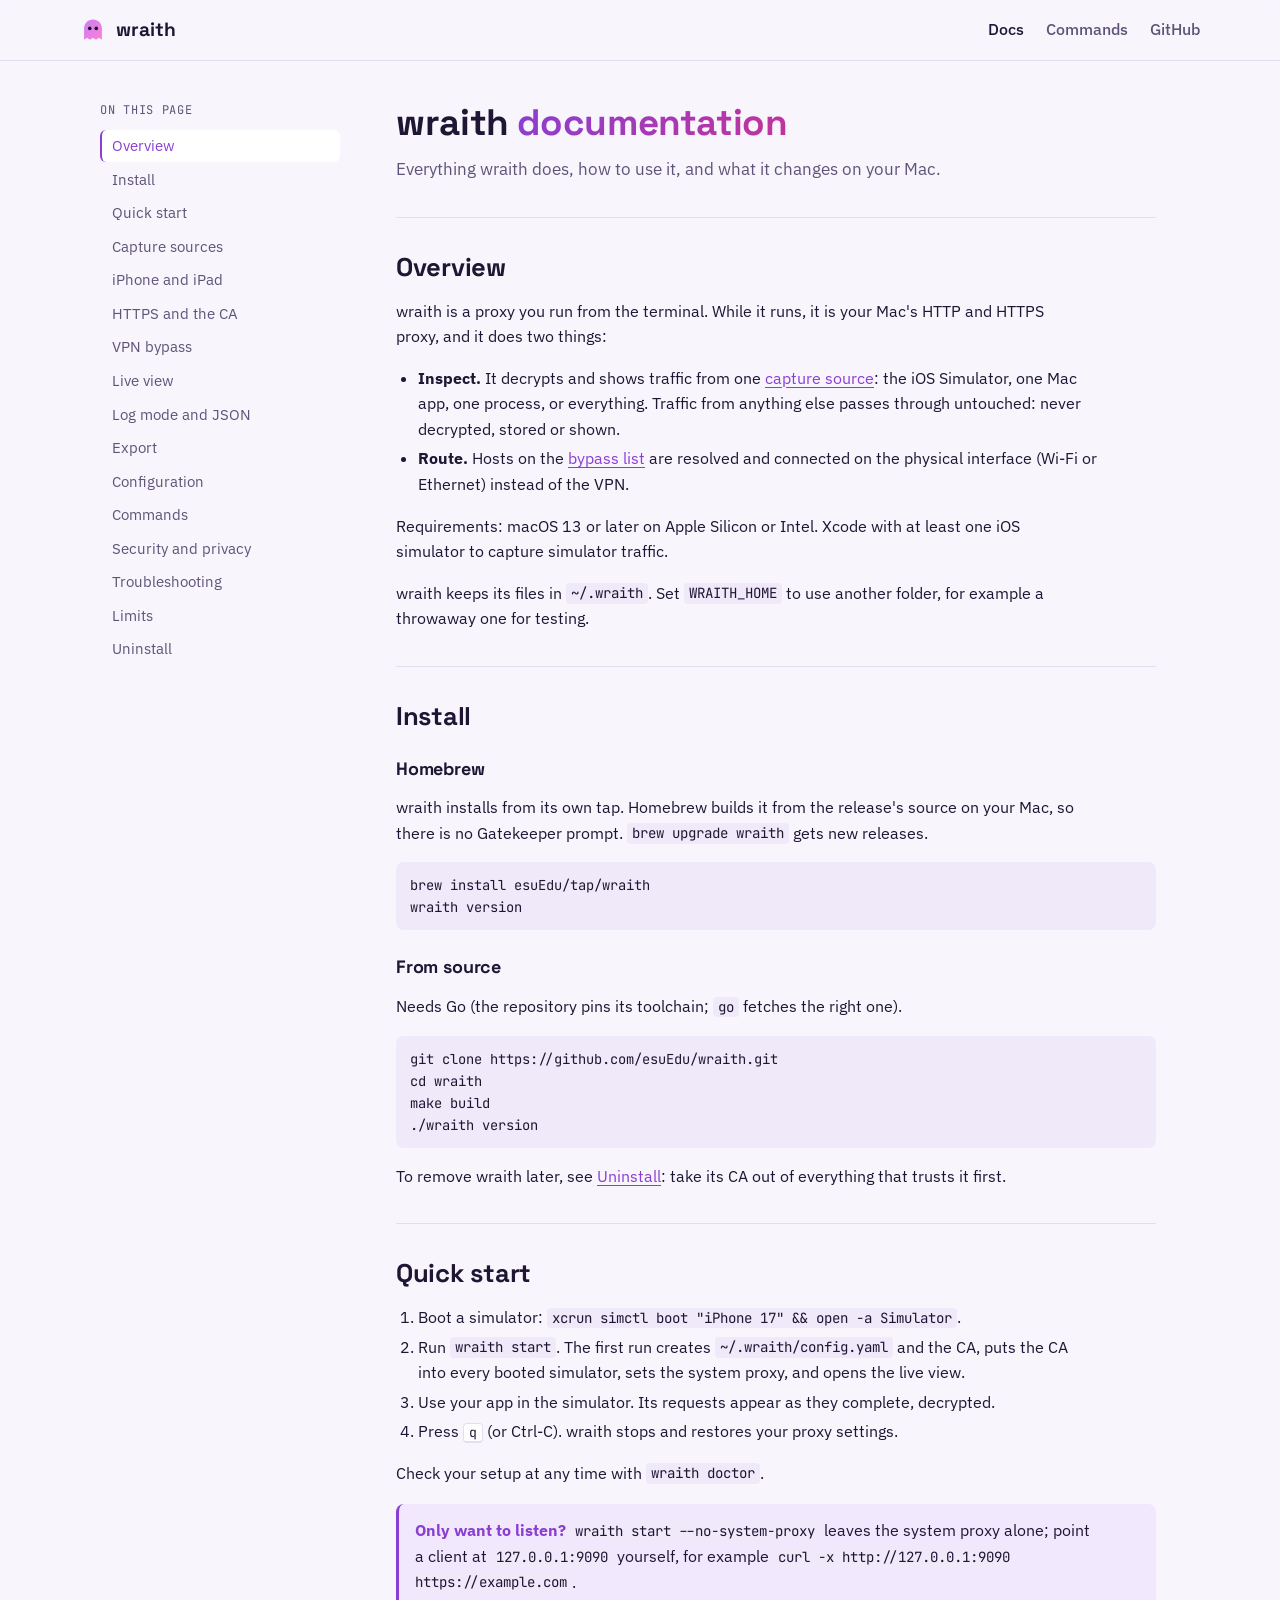
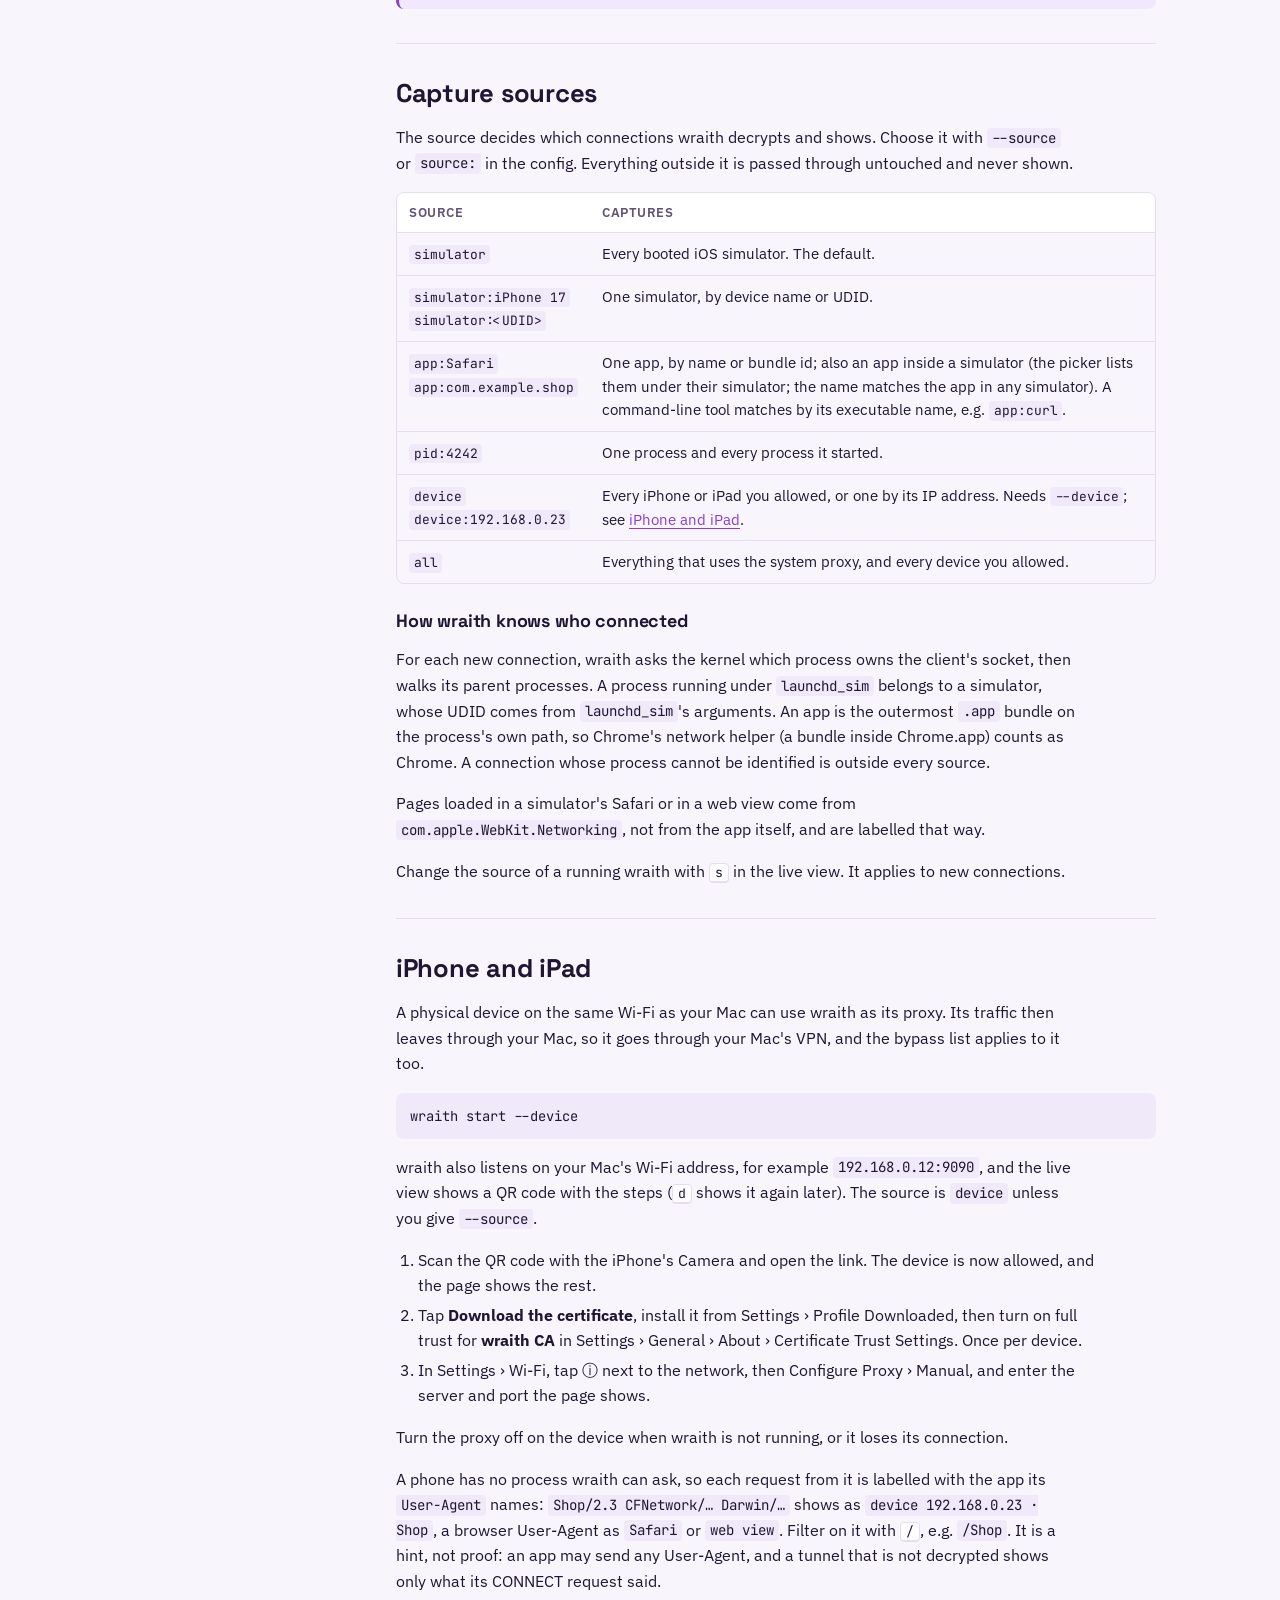
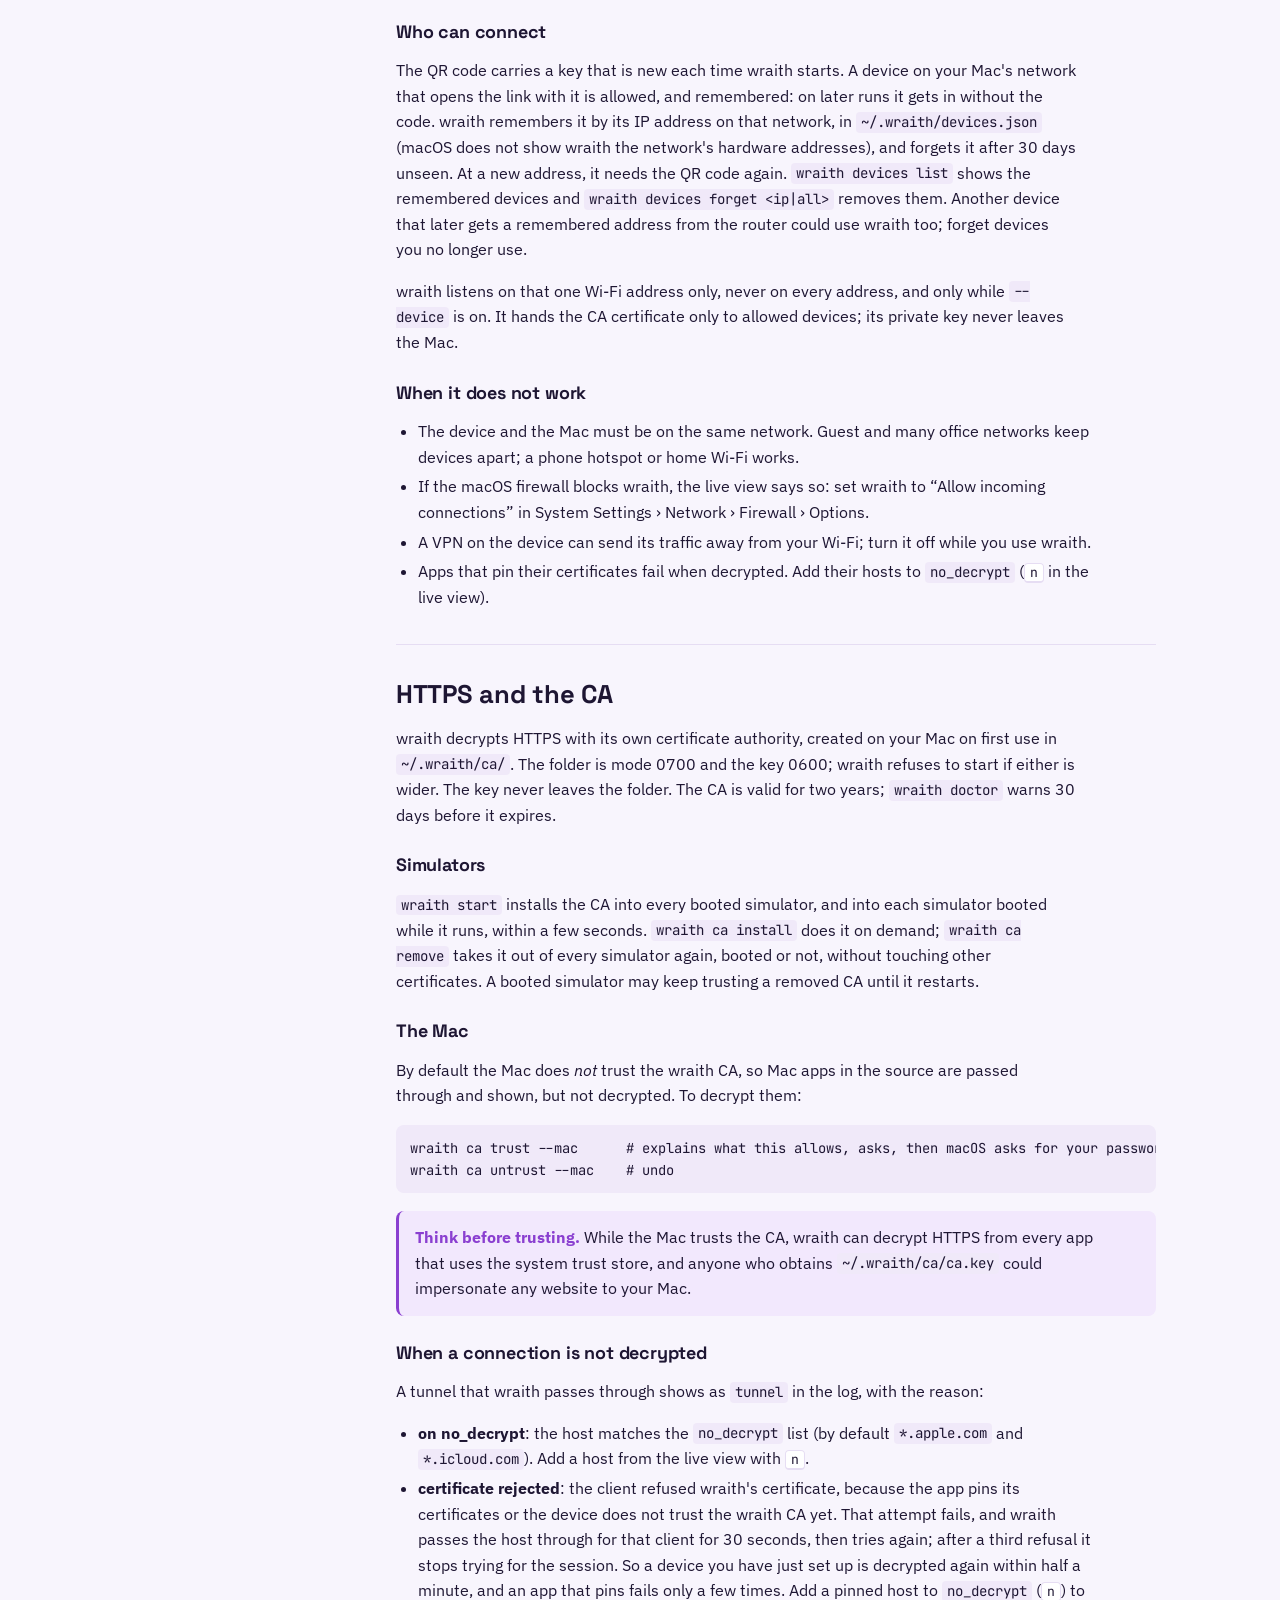
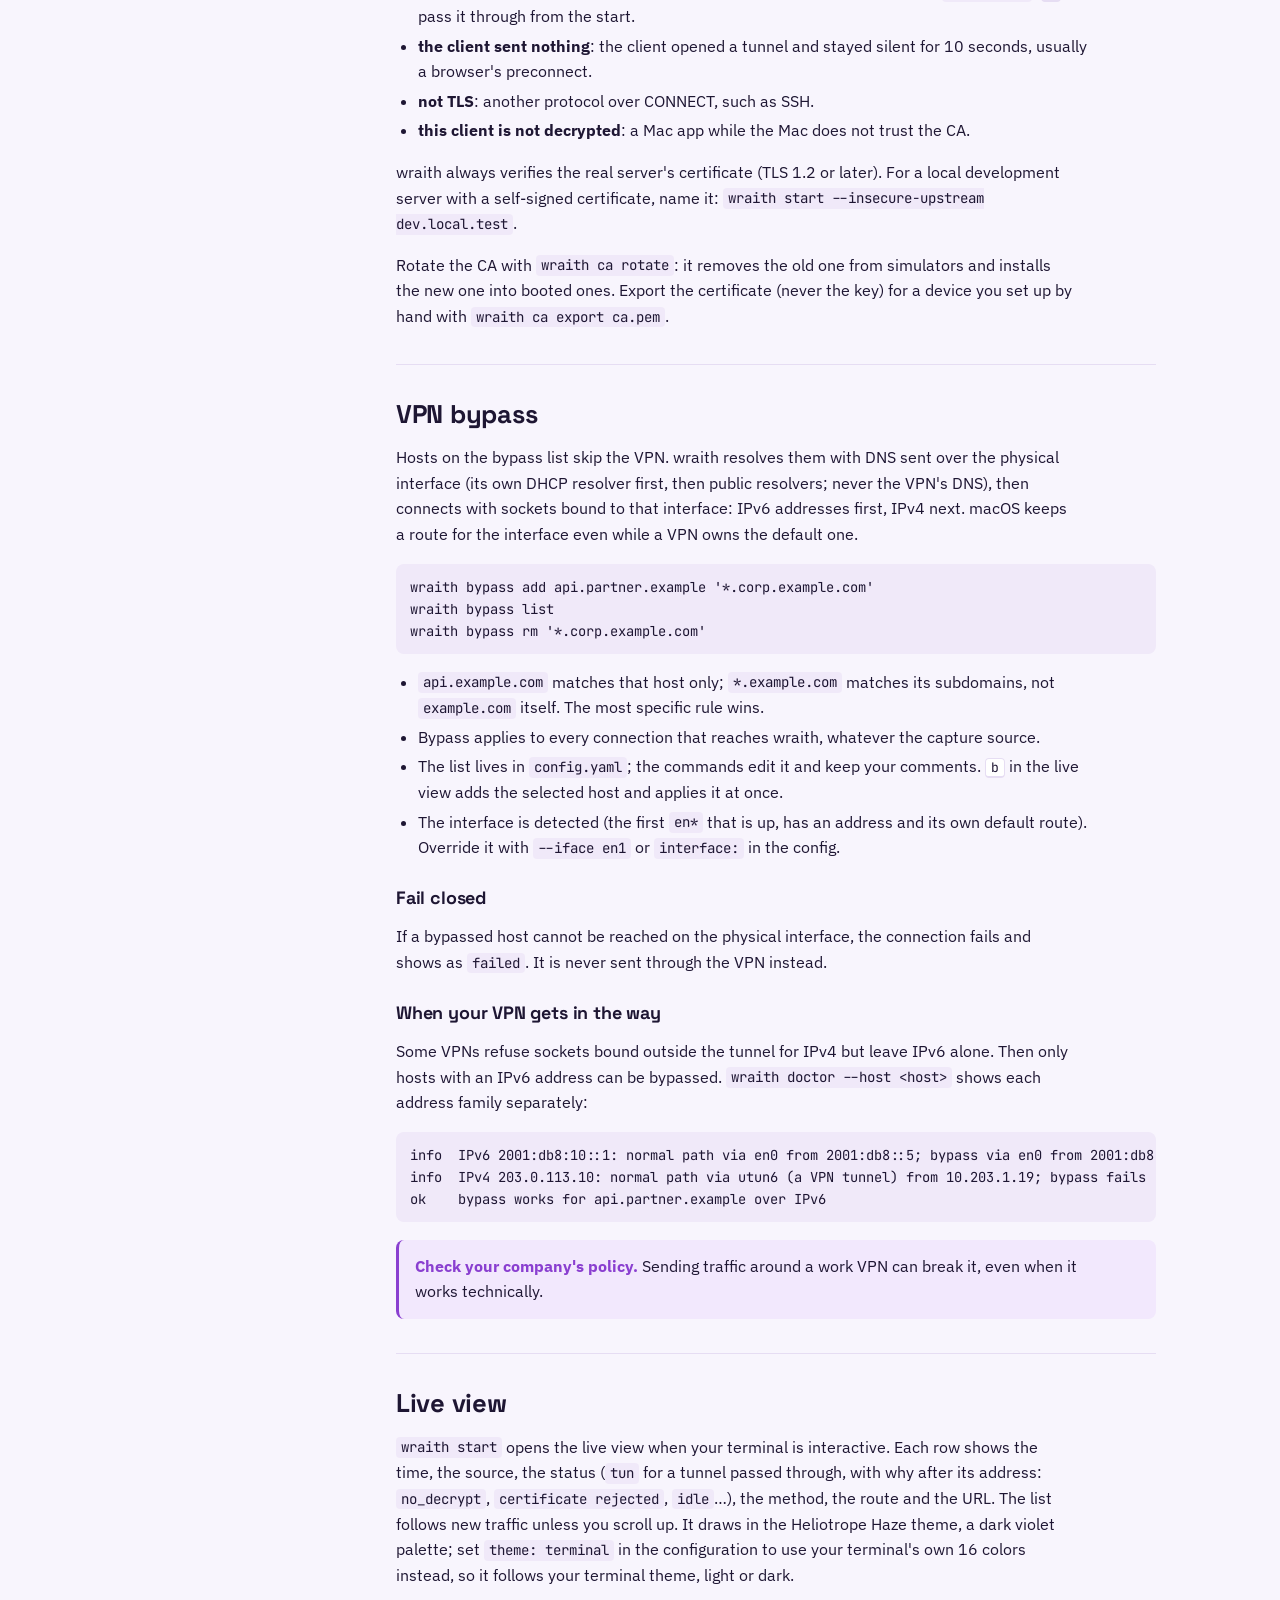
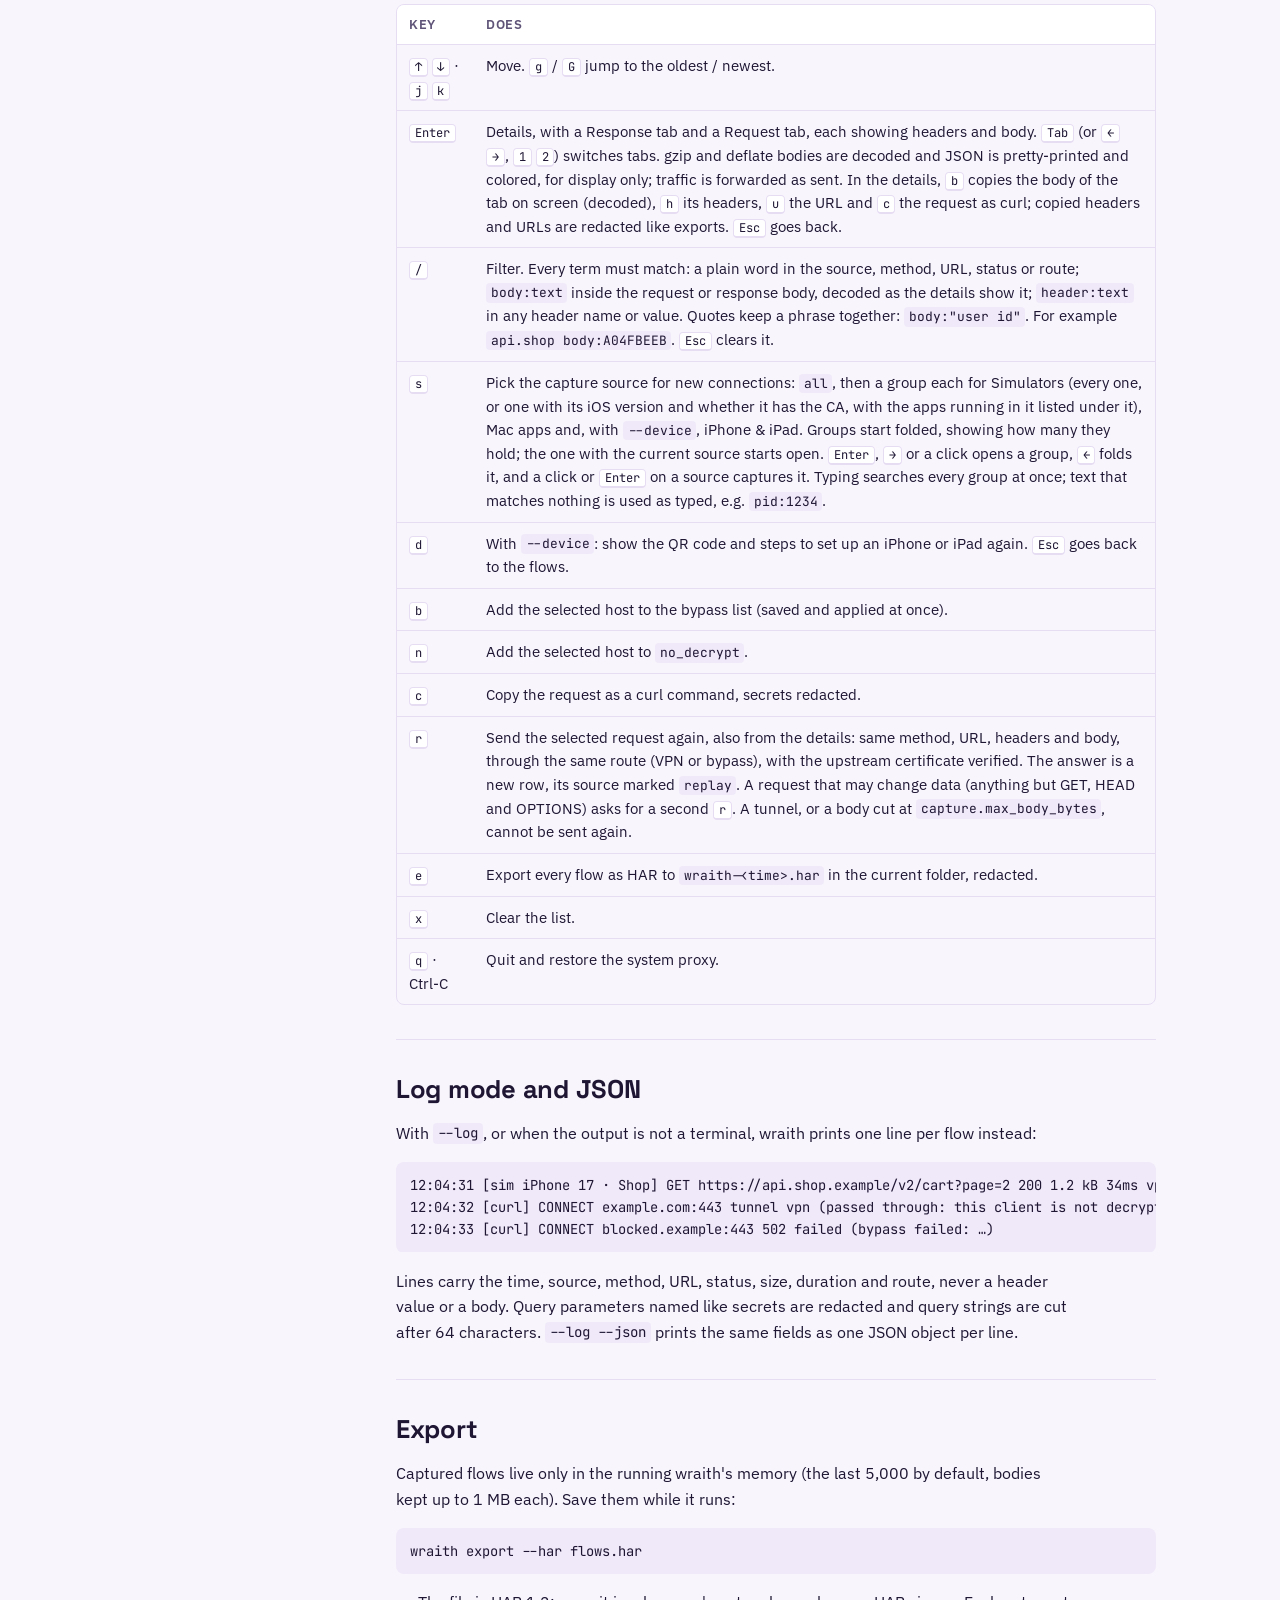
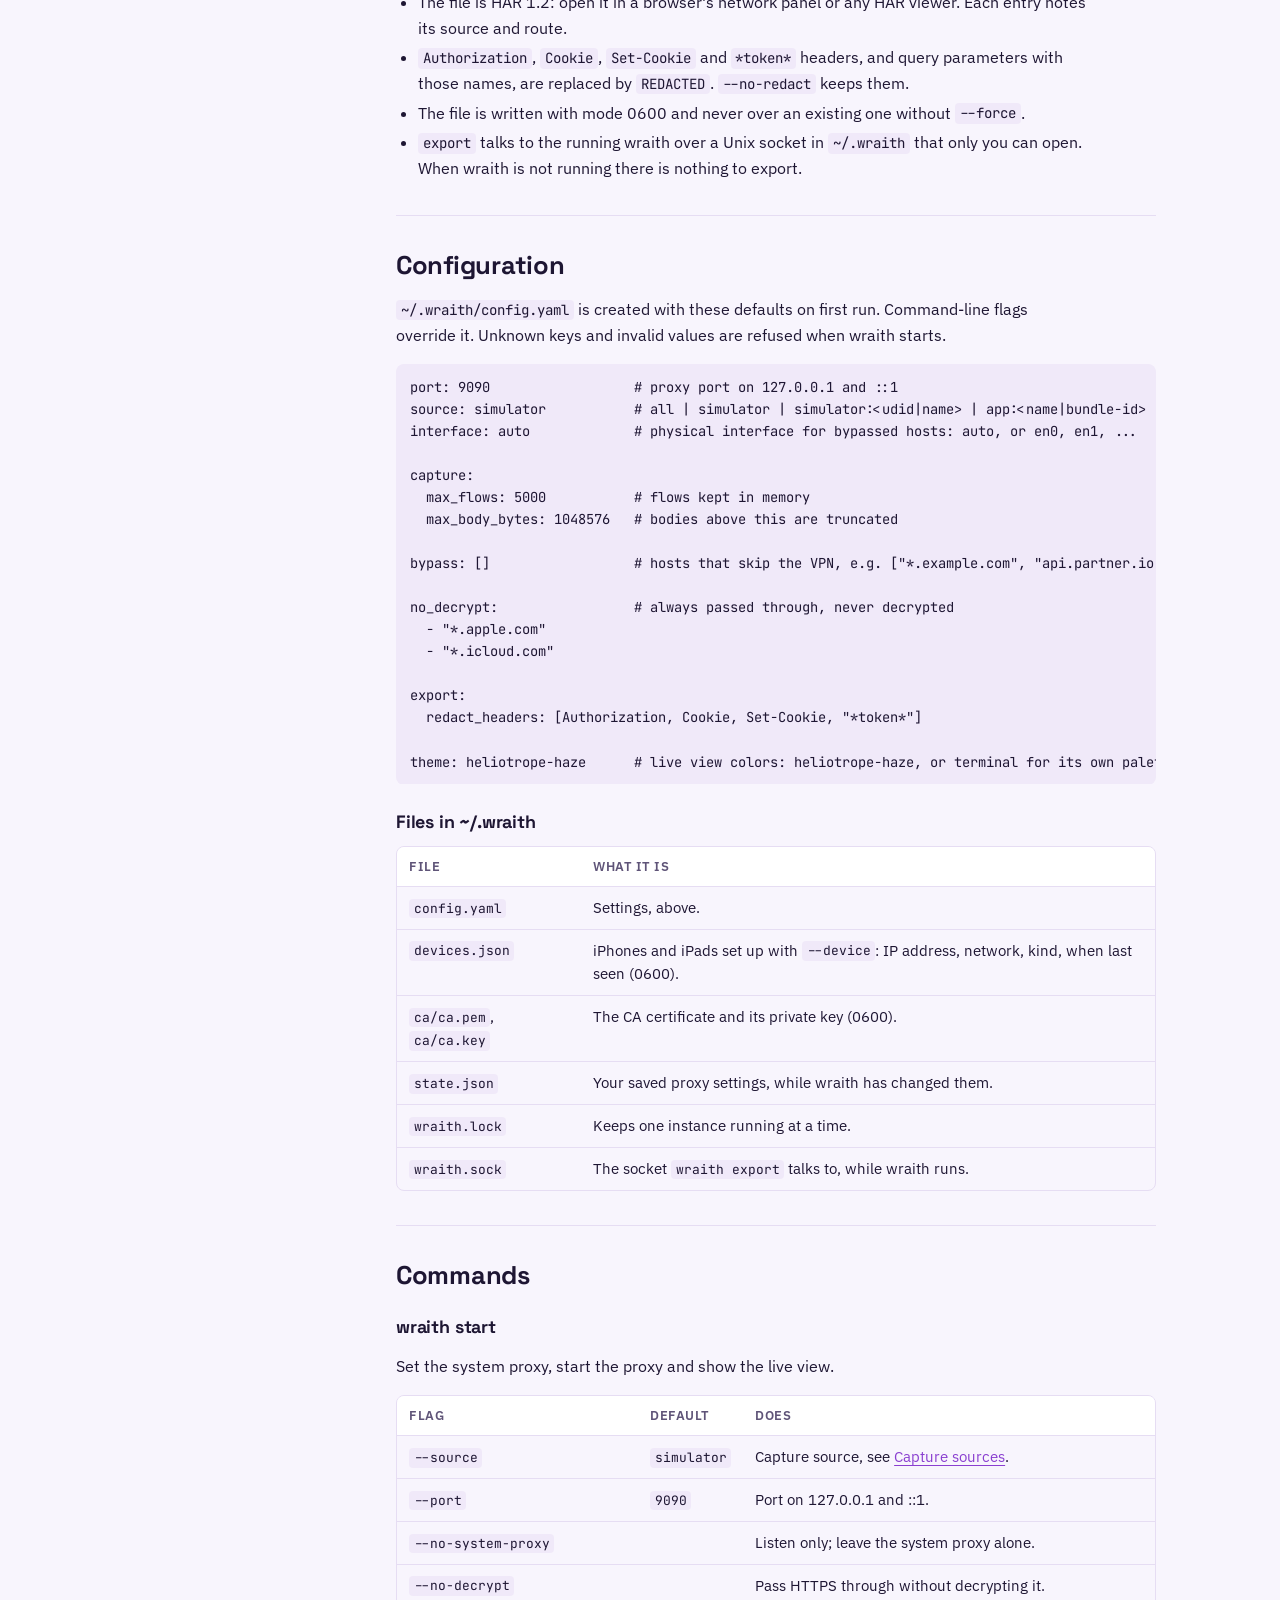
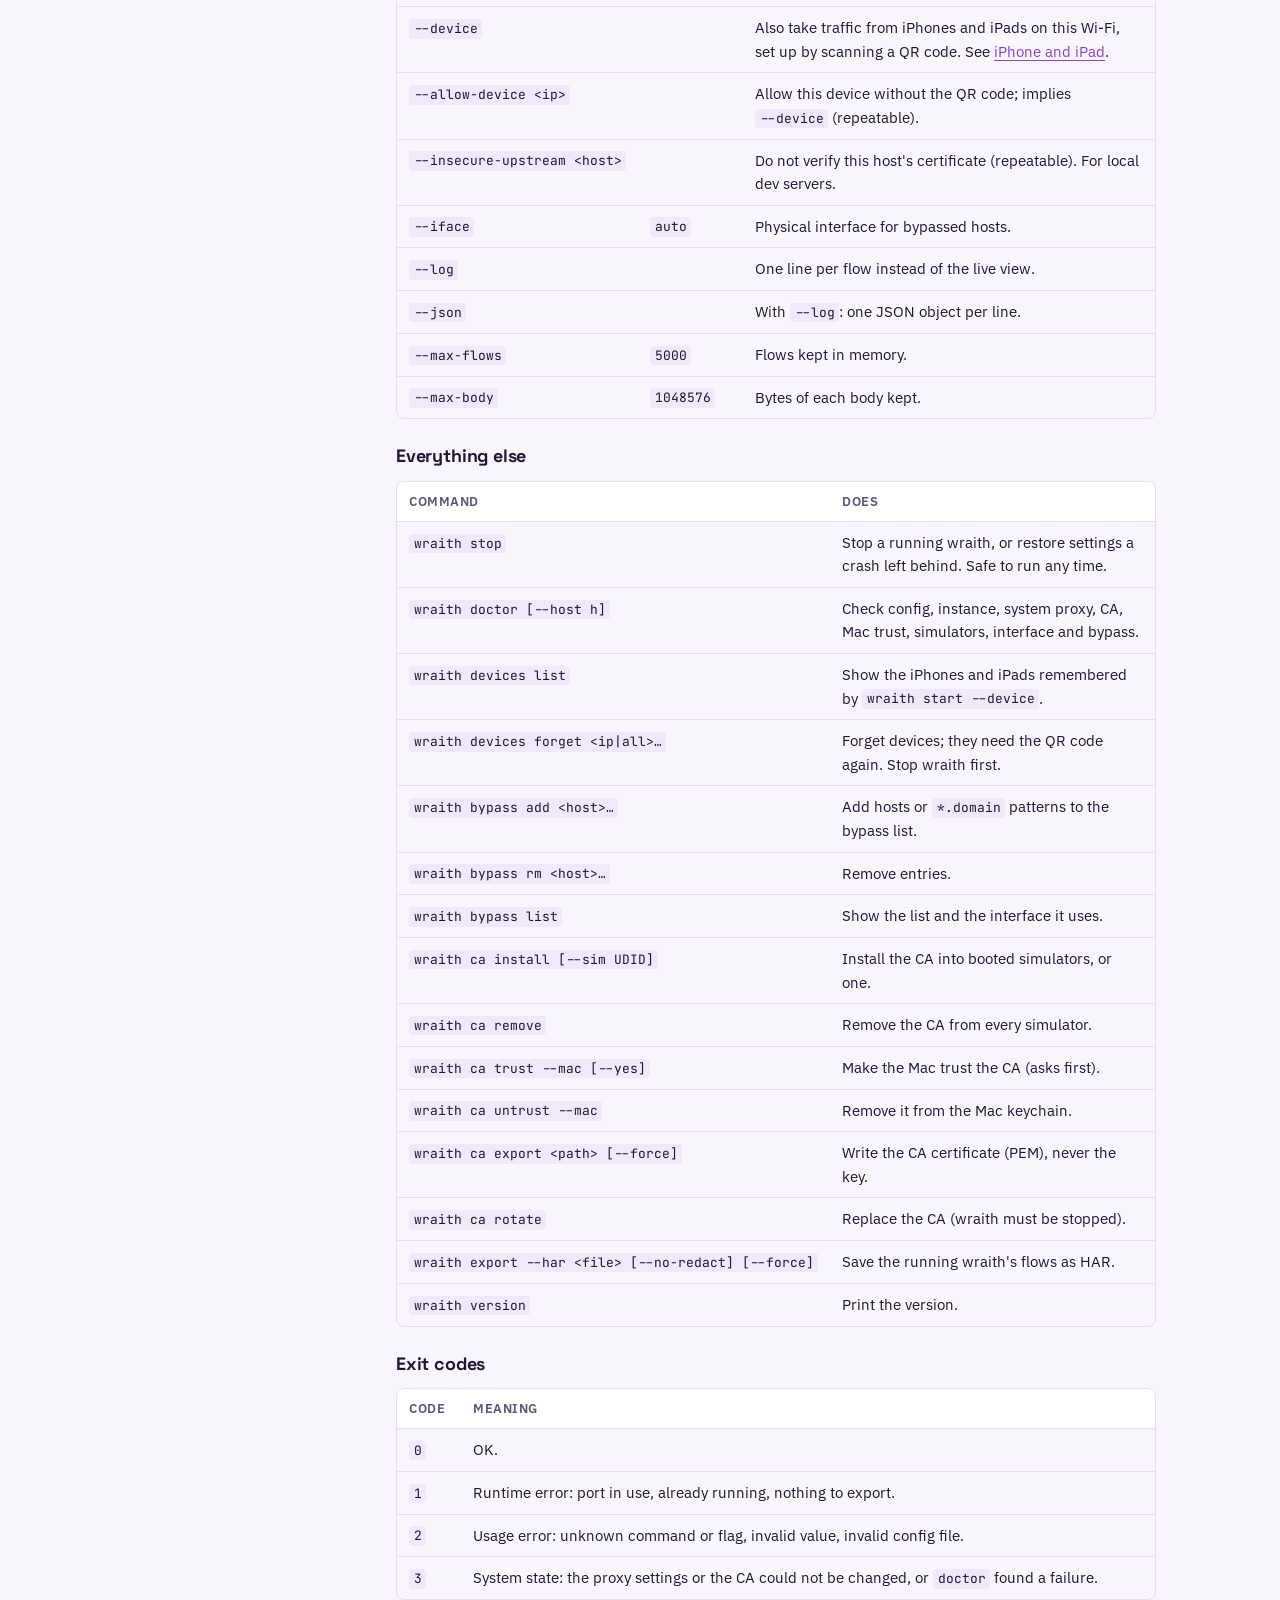
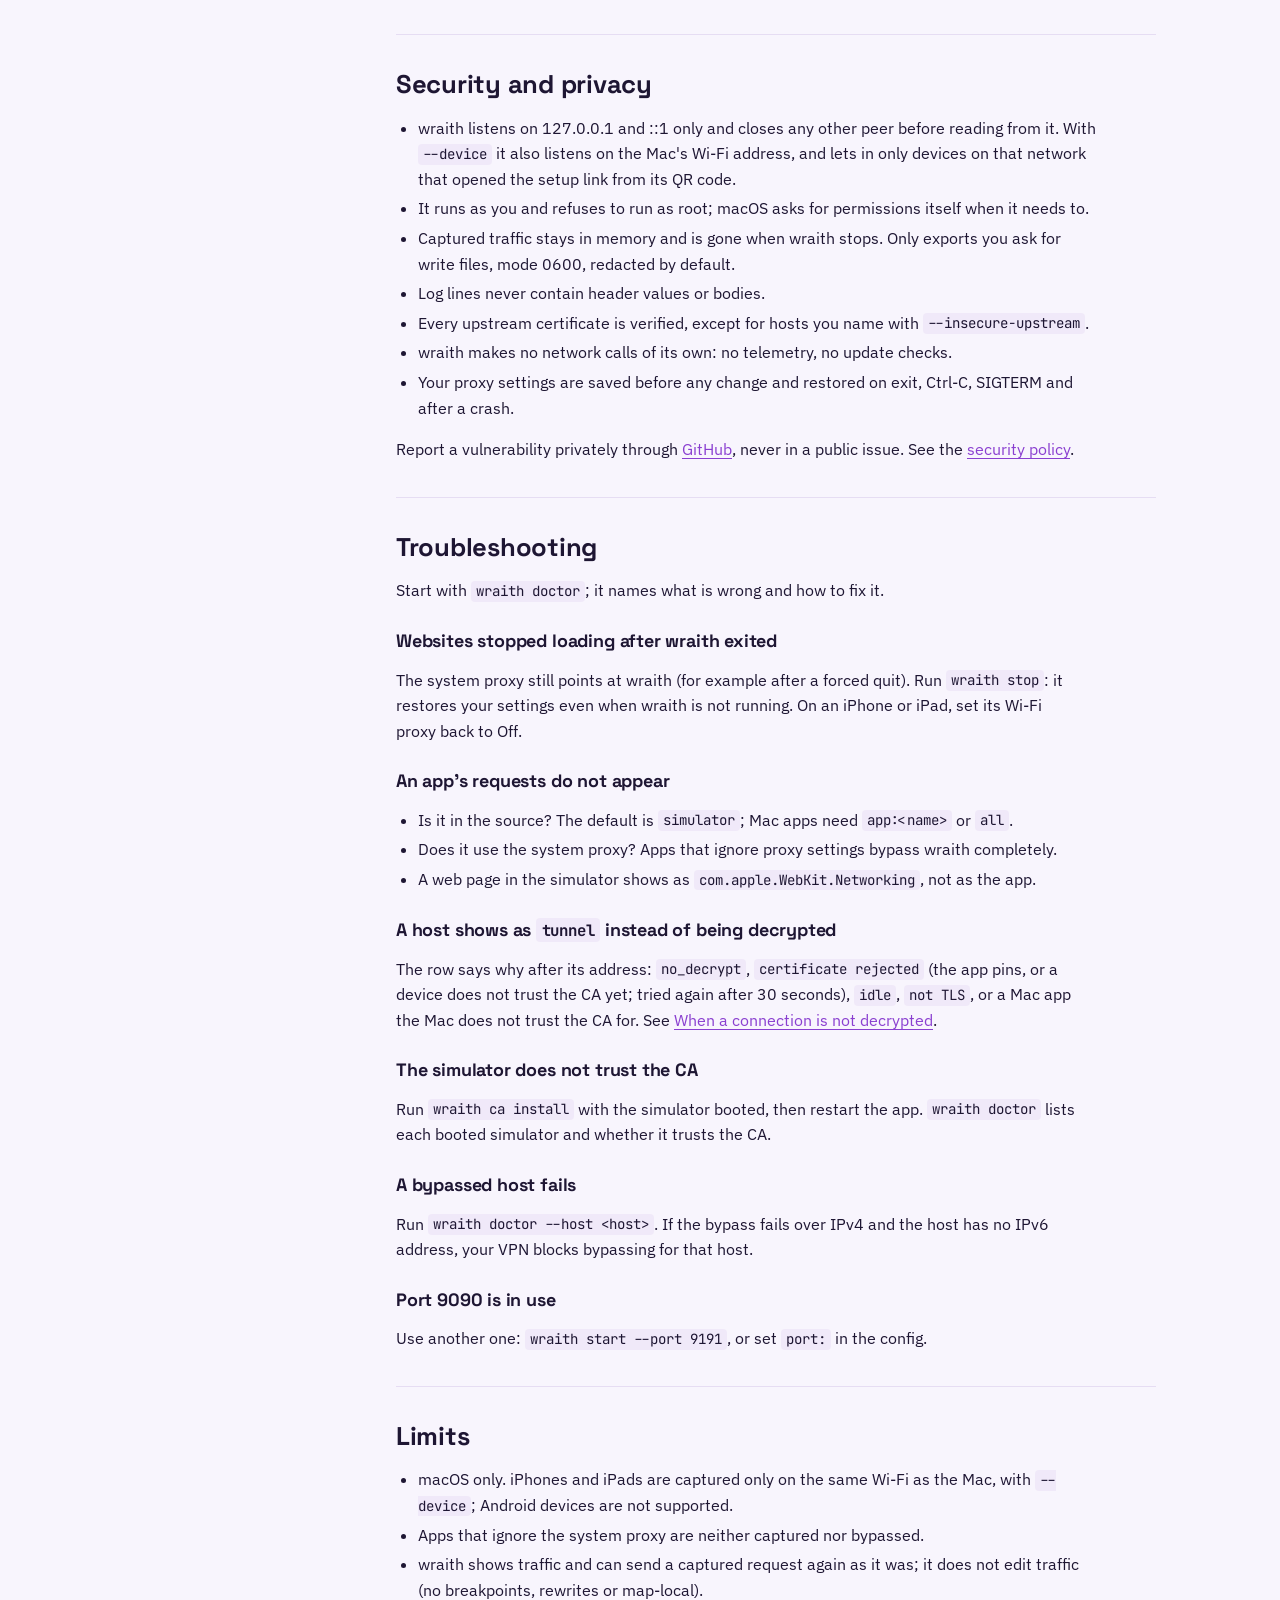
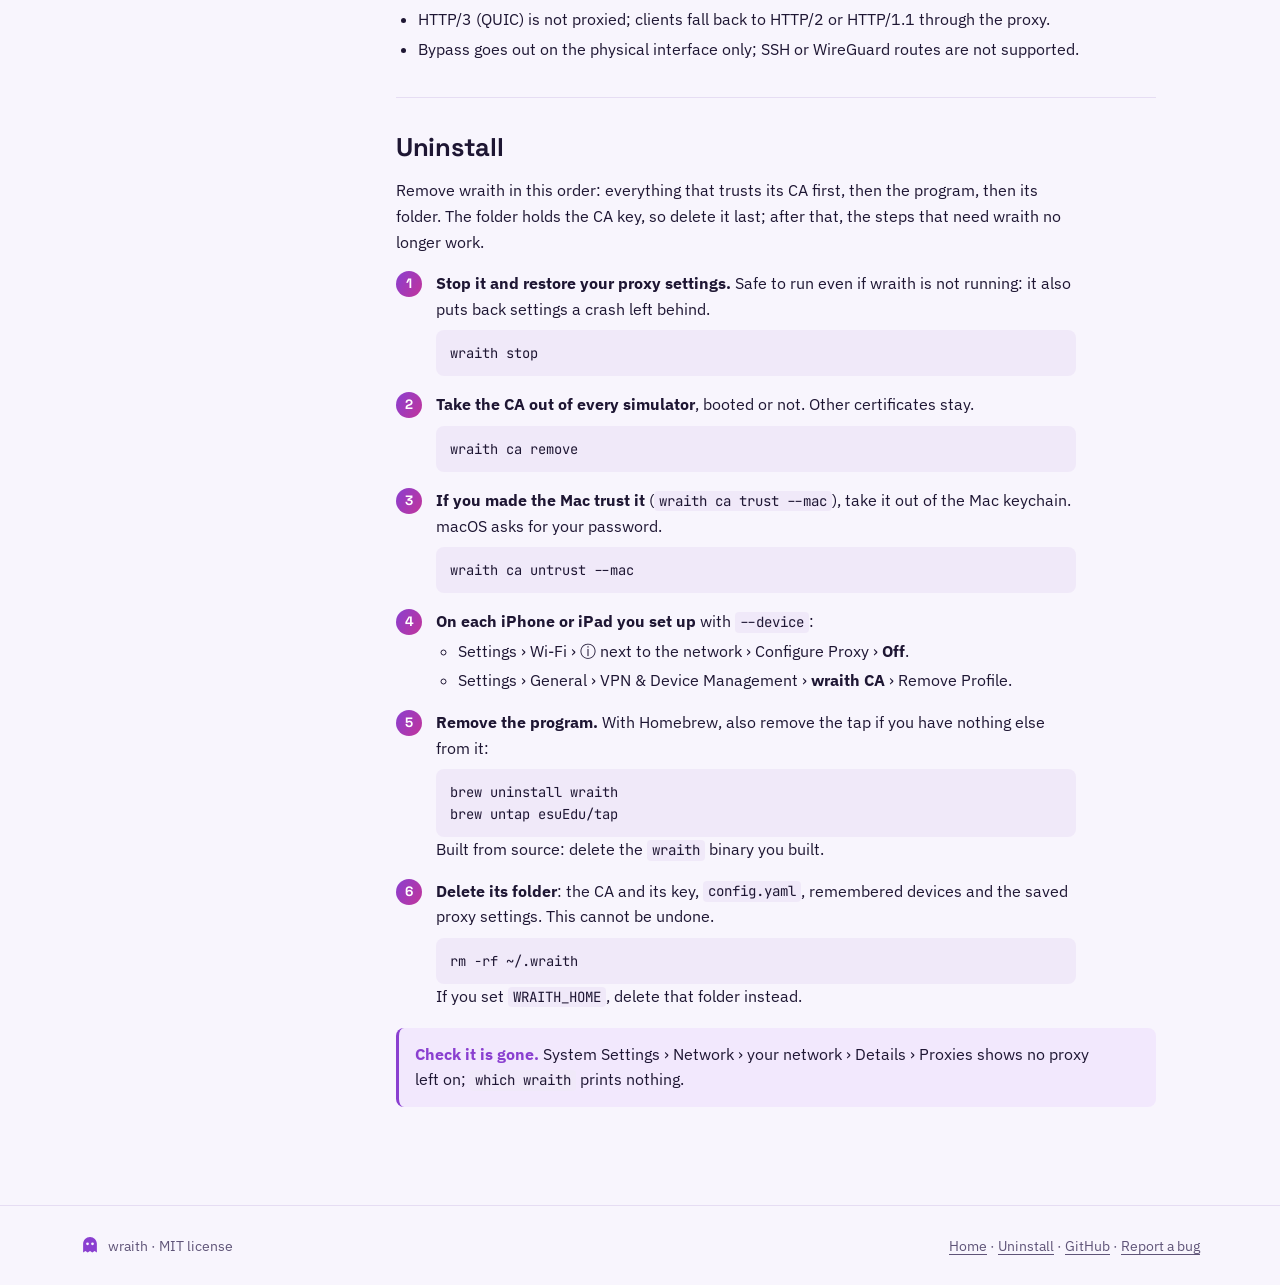
==== site/docs/index.html @ 9914058b "feat(source): name the app on device rows and list simulator apps in the picker Co-Authored-By: Clau" ====
<!doctype html>
<html lang="en">
<head>
<meta charset="utf-8">
<meta name="viewport" content="width=device-width, initial-scale=1, viewport-fit=cover">
<title>wraith docs</title>
<meta name="description" content="How to install, use and uninstall wraith: capture sources, iPhones on your Wi-Fi, HTTPS decryption and the CA, VPN bypass, the live view, export, configuration and every command.">
<link rel="icon" href="../assets/favicon.png?v=3" type="image/png" sizes="64x64">
<link rel="icon" href="../assets/favicon.svg?v=3" type="image/svg+xml">
<link rel="apple-touch-icon" href="../assets/apple-touch-icon.png?v=3">
<meta name="theme-color" content="#14101f">
<link rel="preconnect" href="https://fonts.googleapis.com">
<link rel="preconnect" href="https://fonts.gstatic.com" crossorigin>
<link rel="stylesheet" href="https://fonts.googleapis.com/css2?family=IBM+Plex+Sans:wght@400;500;600&family=JetBrains+Mono:wght@400;500;600&family=Space+Grotesk:wght@500;600;700&display=swap">
<link rel="stylesheet" href="../assets/style.css">
</head>
<body>

<header class="site-header gutter">
  <div class="container">
    <a class="brand" href="../" aria-label="wraith home">
      <svg viewBox="0 0 32 32" aria-hidden="true"><defs><linearGradient id="brand-g" x1="0" y1="0" x2="1" y2="1"><stop offset="0" stop-color="#c980f2"/><stop offset="1" stop-color="#ff7edb"/></linearGradient></defs><path d="M16 3C9.9 3 5 7.9 5 14v14l3.7-2.6L12.3 28l3.7-2.6 3.7 2.6 3.6-2.6L27 28V14C27 7.9 22.1 3 16 3z" fill="url(#brand-g)"/><circle cx="12" cy="14" r="2.2" fill="#14101f"/><circle cx="20" cy="14" r="2.2" fill="#14101f"/></svg>
      wraith
    </a>
    <nav aria-label="Main">
      <a href="./" aria-current="page">Docs</a>
      <a href="#commands">Commands</a>
      <a href="https://github.com/esuEdu/wraith">GitHub</a>
    </nav>
  </div>
</header>

<div class="container gutter">
  <div class="docs">
    <aside class="toc">
      <p>On this page</p>
      <details>
        <summary>Contents</summary>
        <ol>
          <li><a href="#overview">Overview</a></li>
          <li><a href="#install">Install</a></li>
          <li><a href="#quick-start">Quick start</a></li>
          <li><a href="#sources">Capture sources</a></li>
          <li><a href="#devices">iPhone and iPad</a></li>
          <li><a href="#decryption">HTTPS and the CA</a></li>
          <li><a href="#bypass">VPN bypass</a></li>
          <li><a href="#live-view">Live view</a></li>
          <li><a href="#log">Log mode and JSON</a></li>
          <li><a href="#export">Export</a></li>
          <li><a href="#configuration">Configuration</a></li>
          <li><a href="#commands">Commands</a></li>
          <li><a href="#security">Security and privacy</a></li>
          <li><a href="#troubleshooting">Troubleshooting</a></li>
          <li><a href="#limits">Limits</a></li>
          <li><a href="#uninstall">Uninstall</a></li>
        </ol>
      </details>
    </aside>

    <article class="doc">
      <header>
        <h1>wraith <span class="hl">documentation</span></h1>
        <p>Everything wraith does, how to use it, and what it changes on your Mac.</p>
      </header>

      <section id="overview">
        <h2>Overview</h2>
        <p>wraith is a proxy you run from the terminal. While it runs, it is your Mac's HTTP and HTTPS proxy, and it does two things:</p>
        <ul>
          <li><strong>Inspect.</strong> It decrypts and shows traffic from one <a href="#sources">capture source</a>: the iOS Simulator, one Mac app, one process, or everything. Traffic from anything else passes through untouched: never decrypted, stored or shown.</li>
          <li><strong>Route.</strong> Hosts on the <a href="#bypass">bypass list</a> are resolved and connected on the physical interface (Wi-Fi or Ethernet) instead of the VPN.</li>
        </ul>
        <p>Requirements: macOS 13 or later on Apple Silicon or Intel. Xcode with at least one iOS simulator to capture simulator traffic.</p>
        <p>wraith keeps its files in <code>~/.wraith</code>. Set <code>WRAITH_HOME</code> to use another folder, for example a throwaway one for testing.</p>
      </section>

      <section id="install">
        <h2>Install</h2>
        <h3>Homebrew</h3>
        <p>wraith installs from its own tap. Homebrew builds it from the release's source on your Mac, so there is no Gatekeeper prompt. <code>brew upgrade wraith</code> gets new releases.</p>
        <pre class="block">brew install esuEdu/tap/wraith
wraith version</pre>
        <h3>From source</h3>
        <p>Needs Go (the repository pins its toolchain; <code>go</code> fetches the right one).</p>
        <pre class="block">git clone https://github.com/esuEdu/wraith.git
cd wraith
make build
./wraith version</pre>
        <p>To remove wraith later, see <a href="#uninstall">Uninstall</a>: take its CA out of everything that trusts it first.</p>
      </section>

      <section id="quick-start">
        <h2>Quick start</h2>
        <ol>
          <li>Boot a simulator: <code>xcrun simctl boot "iPhone 17" &amp;&amp; open -a Simulator</code>.</li>
          <li>Run <code>wraith start</code>. The first run creates <code>~/.wraith/config.yaml</code> and the CA, puts the CA into every booted simulator, sets the system proxy, and opens the live view.</li>
          <li>Use your app in the simulator. Its requests appear as they complete, decrypted.</li>
          <li>Press <kbd>q</kbd> (or Ctrl-C). wraith stops and restores your proxy settings.</li>
        </ol>
        <p>Check your setup at any time with <code>wraith doctor</code>.</p>
        <div class="callout">
          <p><strong>Only want to listen?</strong> <code>wraith start --no-system-proxy</code> leaves the system proxy alone; point a client at <code>127.0.0.1:9090</code> yourself, for example <code>curl -x http://127.0.0.1:9090 https://example.com</code>.</p>
        </div>
      </section>

      <section id="sources">
        <h2>Capture sources</h2>
        <p>The source decides which connections wraith decrypts and shows. Choose it with <code>--source</code> or <code>source:</code> in the config. Everything outside it is passed through untouched and never shown.</p>
        <div class="table-wrap"><table>
          <thead><tr><th>Source</th><th>Captures</th></tr></thead>
          <tbody>
            <tr><td><code>simulator</code></td><td>Every booted iOS simulator. The default.</td></tr>
            <tr><td><code>simulator:iPhone 17</code><br><code>simulator:&lt;UDID&gt;</code></td><td>One simulator, by device name or UDID.</td></tr>
            <tr><td><code>app:Safari</code><br><code>app:com.example.shop</code></td><td>One app, by name or bundle id; also an app inside a simulator (the picker lists them under their simulator; the name matches the app in any simulator). A command-line tool matches by its executable name, e.g. <code>app:curl</code>.</td></tr>
            <tr><td><code>pid:4242</code></td><td>One process and every process it started.</td></tr>
            <tr><td><code>device</code><br><code>device:192.168.0.23</code></td><td>Every iPhone or iPad you allowed, or one by its IP address. Needs <code>--device</code>; see <a href="#devices">iPhone and iPad</a>.</td></tr>
            <tr><td><code>all</code></td><td>Everything that uses the system proxy, and every device you allowed.</td></tr>
          </tbody>
        </table></div>
        <h3>How wraith knows who connected</h3>
        <p>For each new connection, wraith asks the kernel which process owns the client's socket, then walks its parent processes. A process running under <code>launchd_sim</code> belongs to a simulator, whose UDID comes from <code>launchd_sim</code>'s arguments. An app is the outermost <code>.app</code> bundle on the process's own path, so Chrome's network helper (a bundle inside Chrome.app) counts as Chrome. A connection whose process cannot be identified is outside every source.</p>
        <p>Pages loaded in a simulator's Safari or in a web view come from <code>com.apple.WebKit.Networking</code>, not from the app itself, and are labelled that way.</p>
        <p>Change the source of a running wraith with <kbd>s</kbd> in the live view. It applies to new connections.</p>
      </section>

      <section id="devices">
        <h2>iPhone and iPad</h2>
        <p>A physical device on the same Wi-Fi as your Mac can use wraith as its proxy. Its traffic then leaves through your Mac, so it goes through your Mac's VPN, and the bypass list applies to it too.</p>
        <pre class="block">wraith start --device</pre>
        <p>wraith also listens on your Mac's Wi-Fi address, for example <code>192.168.0.12:9090</code>, and the live view shows a QR code with the steps (<kbd>d</kbd> shows it again later). The source is <code>device</code> unless you give <code>--source</code>.</p>
        <ol>
          <li>Scan the QR code with the iPhone's Camera and open the link. The device is now allowed, and the page shows the rest.</li>
          <li>Tap <strong>Download the certificate</strong>, install it from Settings › Profile Downloaded, then turn on full trust for <strong>wraith CA</strong> in Settings › General › About › Certificate Trust Settings. Once per device.</li>
          <li>In Settings › Wi-Fi, tap ⓘ next to the network, then Configure Proxy › Manual, and enter the server and port the page shows.</li>
        </ol>
        <p>Turn the proxy off on the device when wraith is not running, or it loses its connection.</p>
        <p>A phone has no process wraith can ask, so each request from it is labelled with the app its <code>User-Agent</code> names: <code>Shop/2.3 CFNetwork/… Darwin/…</code> shows as <code>device 192.168.0.23 · Shop</code>, a browser User-Agent as <code>Safari</code> or <code>web view</code>. Filter on it with <kbd>/</kbd>, e.g. <code>/Shop</code>. It is a hint, not proof: an app may send any User-Agent, and a tunnel that is not decrypted shows only what its CONNECT request said.</p>
        <h3>Who can connect</h3>
        <p>The QR code carries a key that is new each time wraith starts. A device on your Mac's network that opens the link with it is allowed, and remembered: on later runs it gets in without the code. wraith remembers it by its IP address on that network, in <code>~/.wraith/devices.json</code> (macOS does not show wraith the network's hardware addresses), and forgets it after 30 days unseen. At a new address, it needs the QR code again. <code>wraith devices list</code> shows the remembered devices and <code>wraith devices forget &lt;ip|all&gt;</code> removes them. Another device that later gets a remembered address from the router could use wraith too; forget devices you no longer use.</p>
        <p>wraith listens on that one Wi-Fi address only, never on every address, and only while <code>--device</code> is on. It hands the CA certificate only to allowed devices; its private key never leaves the Mac.</p>
        <h3>When it does not work</h3>
        <ul>
          <li>The device and the Mac must be on the same network. Guest and many office networks keep devices apart; a phone hotspot or home Wi-Fi works.</li>
          <li>If the macOS firewall blocks wraith, the live view says so: set wraith to “Allow incoming connections” in System Settings › Network › Firewall › Options.</li>
          <li>A VPN on the device can send its traffic away from your Wi-Fi; turn it off while you use wraith.</li>
          <li>Apps that pin their certificates fail when decrypted. Add their hosts to <code>no_decrypt</code> (<kbd>n</kbd> in the live view).</li>
        </ul>
      </section>

      <section id="decryption">
        <h2>HTTPS and the CA</h2>
        <p>wraith decrypts HTTPS with its own certificate authority, created on your Mac on first use in <code>~/.wraith/ca/</code>. The folder is mode 0700 and the key 0600; wraith refuses to start if either is wider. The key never leaves the folder. The CA is valid for two years; <code>wraith doctor</code> warns 30 days before it expires.</p>
        <h3>Simulators</h3>
        <p><code>wraith start</code> installs the CA into every booted simulator, and into each simulator booted while it runs, within a few seconds. <code>wraith ca install</code> does it on demand; <code>wraith ca remove</code> takes it out of every simulator again, booted or not, without touching other certificates. A booted simulator may keep trusting a removed CA until it restarts.</p>
        <h3>The Mac</h3>
        <p>By default the Mac does <em>not</em> trust the wraith CA, so Mac apps in the source are passed through and shown, but not decrypted. To decrypt them:</p>
        <pre class="block">wraith ca trust --mac      # explains what this allows, asks, then macOS asks for your password
wraith ca untrust --mac    # undo</pre>
        <div class="callout"><p><strong>Think before trusting.</strong> While the Mac trusts the CA, wraith can decrypt HTTPS from every app that uses the system trust store, and anyone who obtains <code>~/.wraith/ca/ca.key</code> could impersonate any website to your Mac.</p></div>
        <h3>When a connection is not decrypted</h3>
        <p>A tunnel that wraith passes through shows as <code>tunnel</code> in the log, with the reason:</p>
        <ul>
          <li><strong>on no_decrypt</strong>: the host matches the <code>no_decrypt</code> list (by default <code>*.apple.com</code> and <code>*.icloud.com</code>). Add a host from the live view with <kbd>n</kbd>.</li>
          <li><strong>certificate rejected</strong>: the client refused wraith's certificate, because the app pins its certificates or the device does not trust the wraith CA yet. That attempt fails, and wraith passes the host through for that client for 30 seconds, then tries again; after a third refusal it stops trying for the session. So a device you have just set up is decrypted again within half a minute, and an app that pins fails only a few times. Add a pinned host to <code>no_decrypt</code> (<kbd>n</kbd>) to pass it through from the start.</li>
          <li><strong>the client sent nothing</strong>: the client opened a tunnel and stayed silent for 10 seconds, usually a browser's preconnect.</li>
          <li><strong>not TLS</strong>: another protocol over CONNECT, such as SSH.</li>
          <li><strong>this client is not decrypted</strong>: a Mac app while the Mac does not trust the CA.</li>
        </ul>
        <p>wraith always verifies the real server's certificate (TLS 1.2 or later). For a local development server with a self-signed certificate, name it: <code>wraith start --insecure-upstream dev.local.test</code>.</p>
        <p>Rotate the CA with <code>wraith ca rotate</code>: it removes the old one from simulators and installs the new one into booted ones. Export the certificate (never the key) for a device you set up by hand with <code>wraith ca export ca.pem</code>.</p>
      </section>

      <section id="bypass">
        <h2>VPN bypass</h2>
        <p>Hosts on the bypass list skip the VPN. wraith resolves them with DNS sent over the physical interface (its own DHCP resolver first, then public resolvers; never the VPN's DNS), then connects with sockets bound to that interface: IPv6 addresses first, IPv4 next. macOS keeps a route for the interface even while a VPN owns the default one.</p>
        <pre class="block">wraith bypass add api.partner.example '*.corp.example.com'
wraith bypass list
wraith bypass rm '*.corp.example.com'</pre>
        <ul>
          <li><code>api.example.com</code> matches that host only; <code>*.example.com</code> matches its subdomains, not <code>example.com</code> itself. The most specific rule wins.</li>
          <li>Bypass applies to every connection that reaches wraith, whatever the capture source.</li>
          <li>The list lives in <code>config.yaml</code>; the commands edit it and keep your comments. <kbd>b</kbd> in the live view adds the selected host and applies it at once.</li>
          <li>The interface is detected (the first <code>en*</code> that is up, has an address and its own default route). Override it with <code>--iface en1</code> or <code>interface:</code> in the config.</li>
        </ul>
        <h3>Fail closed</h3>
        <p>If a bypassed host cannot be reached on the physical interface, the connection fails and shows as <code>failed</code>. It is never sent through the VPN instead.</p>
        <h3>When your VPN gets in the way</h3>
        <p>Some VPNs refuse sockets bound outside the tunnel for IPv4 but leave IPv6 alone. Then only hosts with an IPv6 address can be bypassed. <code>wraith doctor --host &lt;host&gt;</code> shows each address family separately:</p>
        <pre class="block">info  IPv6 2001:db8:10::1: normal path via en0 from 2001:db8::5; bypass via en0 from 2001:db8::5
info  IPv4 203.0.113.10: normal path via utun6 (a VPN tunnel) from 10.203.1.19; bypass fails (connect: network is unreachable)
ok    bypass works for api.partner.example over IPv6</pre>
        <div class="callout"><p><strong>Check your company's policy.</strong> Sending traffic around a work VPN can break it, even when it works technically.</p></div>
      </section>

      <section id="live-view">
        <h2>Live view</h2>
        <p><code>wraith start</code> opens the live view when your terminal is interactive. Each row shows the time, the source, the status (<code>tun</code> for a tunnel passed through, with why after its address: <code>no_decrypt</code>, <code>certificate rejected</code>, <code>idle</code>…), the method, the route and the URL. The list follows new traffic unless you scroll up. It draws in the Heliotrope Haze theme, a dark violet palette; set <code>theme: terminal</code> in the configuration to use your terminal's own 16 colors instead, so it follows your terminal theme, light or dark.</p>
        <div class="table-wrap"><table>
          <thead><tr><th>Key</th><th>Does</th></tr></thead>
          <tbody>
            <tr><td><kbd>↑</kbd> <kbd>↓</kbd> · <kbd>j</kbd> <kbd>k</kbd></td><td>Move. <kbd>g</kbd> / <kbd>G</kbd> jump to the oldest / newest.</td></tr>
            <tr><td><kbd>Enter</kbd></td><td>Details, with a Response tab and a Request tab, each showing headers and body. <kbd>Tab</kbd> (or <kbd>←</kbd> <kbd>→</kbd>, <kbd>1</kbd> <kbd>2</kbd>) switches tabs. gzip and deflate bodies are decoded and JSON is pretty-printed and colored, for display only; traffic is forwarded as sent. In the details, <kbd>b</kbd> copies the body of the tab on screen (decoded), <kbd>h</kbd> its headers, <kbd>u</kbd> the URL and <kbd>c</kbd> the request as curl; copied headers and URLs are redacted like exports. <kbd>Esc</kbd> goes back.</td></tr>
            <tr><td><kbd>/</kbd></td><td>Filter. Every term must match: a plain word in the source, method, URL, status or route; <code>body:text</code> inside the request or response body, decoded as the details show it; <code>header:text</code> in any header name or value. Quotes keep a phrase together: <code>body:"user id"</code>. For example <code>api.shop body:A04FBEEB</code>. <kbd>Esc</kbd> clears it.</td></tr>
            <tr><td><kbd>s</kbd></td><td>Pick the capture source for new connections: <code>all</code>, then a group each for Simulators (every one, or one with its iOS version and whether it has the CA, with the apps running in it listed under it), Mac apps and, with <code>--device</code>, iPhone &amp; iPad. Groups start folded, showing how many they hold; the one with the current source starts open. <kbd>Enter</kbd>, <kbd>→</kbd> or a click opens a group, <kbd>←</kbd> folds it, and a click or <kbd>Enter</kbd> on a source captures it. Typing searches every group at once; text that matches nothing is used as typed, e.g. <code>pid:1234</code>.</td></tr>
            <tr><td><kbd>d</kbd></td><td>With <code>--device</code>: show the QR code and steps to set up an iPhone or iPad again. <kbd>Esc</kbd> goes back to the flows.</td></tr>
            <tr><td><kbd>b</kbd></td><td>Add the selected host to the bypass list (saved and applied at once).</td></tr>
            <tr><td><kbd>n</kbd></td><td>Add the selected host to <code>no_decrypt</code>.</td></tr>
            <tr><td><kbd>c</kbd></td><td>Copy the request as a curl command, secrets redacted.</td></tr>
            <tr><td><kbd>r</kbd></td><td>Send the selected request again, also from the details: same method, URL, headers and body, through the same route (VPN or bypass), with the upstream certificate verified. The answer is a new row, its source marked <code>replay</code>. A request that may change data (anything but GET, HEAD and OPTIONS) asks for a second <kbd>r</kbd>. A tunnel, or a body cut at <code>capture.max_body_bytes</code>, cannot be sent again.</td></tr>
            <tr><td><kbd>e</kbd></td><td>Export every flow as HAR to <code>wraith-&lt;time&gt;.har</code> in the current folder, redacted.</td></tr>
            <tr><td><kbd>x</kbd></td><td>Clear the list.</td></tr>
            <tr><td><kbd>q</kbd> · Ctrl-C</td><td>Quit and restore the system proxy.</td></tr>
          </tbody>
        </table></div>
      </section>

      <section id="log">
        <h2>Log mode and JSON</h2>
        <p>With <code>--log</code>, or when the output is not a terminal, wraith prints one line per flow instead:</p>
        <pre class="block">12:04:31 [sim iPhone 17 · Shop] GET https://api.shop.example/v2/cart?page=2 200 1.2 kB 34ms vpn
12:04:32 [curl] CONNECT example.com:443 tunnel vpn (passed through: this client is not decrypted …)
12:04:33 [curl] CONNECT blocked.example:443 502 failed (bypass failed: …)</pre>
        <p>Lines carry the time, source, method, URL, status, size, duration and route, never a header value or a body. Query parameters named like secrets are redacted and query strings are cut after 64 characters. <code>--log --json</code> prints the same fields as one JSON object per line.</p>
      </section>

      <section id="export">
        <h2>Export</h2>
        <p>Captured flows live only in the running wraith's memory (the last 5,000 by default, bodies kept up to 1 MB each). Save them while it runs:</p>
        <pre class="block">wraith export --har flows.har</pre>
        <ul>
          <li>The file is HAR 1.2: open it in a browser's network panel or any HAR viewer. Each entry notes its source and route.</li>
          <li><code>Authorization</code>, <code>Cookie</code>, <code>Set-Cookie</code> and <code>*token*</code> headers, and query parameters with those names, are replaced by <code>REDACTED</code>. <code>--no-redact</code> keeps them.</li>
          <li>The file is written with mode 0600 and never over an existing one without <code>--force</code>.</li>
          <li><code>export</code> talks to the running wraith over a Unix socket in <code>~/.wraith</code> that only you can open. When wraith is not running there is nothing to export.</li>
        </ul>
      </section>

      <section id="configuration">
        <h2>Configuration</h2>
        <p><code>~/.wraith/config.yaml</code> is created with these defaults on first run. Command-line flags override it. Unknown keys and invalid values are refused when wraith starts.</p>
        <pre class="block">port: 9090                  # proxy port on 127.0.0.1 and ::1
source: simulator           # all | simulator | simulator:&lt;udid|name&gt; | app:&lt;name|bundle-id&gt; | pid:&lt;pid&gt;
interface: auto             # physical interface for bypassed hosts: auto, or en0, en1, ...

capture:
  max_flows: 5000           # flows kept in memory
  max_body_bytes: 1048576   # bodies above this are truncated

bypass: []                  # hosts that skip the VPN, e.g. ["*.example.com", "api.partner.io"]

no_decrypt:                 # always passed through, never decrypted
  - "*.apple.com"
  - "*.icloud.com"

export:
  redact_headers: [Authorization, Cookie, Set-Cookie, "*token*"]

theme: heliotrope-haze      # live view colors: heliotrope-haze, or terminal for its own palette</pre>
        <h3>Files in ~/.wraith</h3>
        <div class="table-wrap"><table>
          <thead><tr><th>File</th><th>What it is</th></tr></thead>
          <tbody>
            <tr><td><code>config.yaml</code></td><td>Settings, above.</td></tr>
            <tr><td><code>devices.json</code></td><td>iPhones and iPads set up with <code>--device</code>: IP address, network, kind, when last seen (0600).</td></tr>
            <tr><td><code>ca/ca.pem</code>, <code>ca/ca.key</code></td><td>The CA certificate and its private key (0600).</td></tr>
            <tr><td><code>state.json</code></td><td>Your saved proxy settings, while wraith has changed them.</td></tr>
            <tr><td><code>wraith.lock</code></td><td>Keeps one instance running at a time.</td></tr>
            <tr><td><code>wraith.sock</code></td><td>The socket <code>wraith export</code> talks to, while wraith runs.</td></tr>
          </tbody>
        </table></div>
      </section>

      <section id="commands">
        <h2>Commands</h2>
        <h3>wraith start</h3>
        <p>Set the system proxy, start the proxy and show the live view.</p>
        <div class="table-wrap"><table>
          <thead><tr><th>Flag</th><th>Default</th><th>Does</th></tr></thead>
          <tbody>
            <tr><td><code>--source</code></td><td><code>simulator</code></td><td>Capture source, see <a href="#sources">Capture sources</a>.</td></tr>
            <tr><td><code>--port</code></td><td><code>9090</code></td><td>Port on 127.0.0.1 and ::1.</td></tr>
            <tr><td><code>--no-system-proxy</code></td><td></td><td>Listen only; leave the system proxy alone.</td></tr>
            <tr><td><code>--no-decrypt</code></td><td></td><td>Pass HTTPS through without decrypting it.</td></tr>
            <tr><td><code>--device</code></td><td></td><td>Also take traffic from iPhones and iPads on this Wi-Fi, set up by scanning a QR code. See <a href="#devices">iPhone and iPad</a>.</td></tr>
            <tr><td><code>--allow-device &lt;ip&gt;</code></td><td></td><td>Allow this device without the QR code; implies <code>--device</code> (repeatable).</td></tr>
            <tr><td><code>--insecure-upstream &lt;host&gt;</code></td><td></td><td>Do not verify this host's certificate (repeatable). For local dev servers.</td></tr>
            <tr><td><code>--iface</code></td><td><code>auto</code></td><td>Physical interface for bypassed hosts.</td></tr>
            <tr><td><code>--log</code></td><td></td><td>One line per flow instead of the live view.</td></tr>
            <tr><td><code>--json</code></td><td></td><td>With <code>--log</code>: one JSON object per line.</td></tr>
            <tr><td><code>--max-flows</code></td><td><code>5000</code></td><td>Flows kept in memory.</td></tr>
            <tr><td><code>--max-body</code></td><td><code>1048576</code></td><td>Bytes of each body kept.</td></tr>
          </tbody>
        </table></div>
        <h3>Everything else</h3>
        <div class="table-wrap"><table>
          <thead><tr><th>Command</th><th>Does</th></tr></thead>
          <tbody>
            <tr><td><code>wraith stop</code></td><td>Stop a running wraith, or restore settings a crash left behind. Safe to run any time.</td></tr>
            <tr><td><code>wraith doctor [--host h]</code></td><td>Check config, instance, system proxy, CA, Mac trust, simulators, interface and bypass.</td></tr>
            <tr><td><code>wraith devices list</code></td><td>Show the iPhones and iPads remembered by <code>wraith start --device</code>.</td></tr>
            <tr><td><code>wraith devices forget &lt;ip|all&gt;…</code></td><td>Forget devices; they need the QR code again. Stop wraith first.</td></tr>
            <tr><td><code>wraith bypass add &lt;host&gt;…</code></td><td>Add hosts or <code>*.domain</code> patterns to the bypass list.</td></tr>
            <tr><td><code>wraith bypass rm &lt;host&gt;…</code></td><td>Remove entries.</td></tr>
            <tr><td><code>wraith bypass list</code></td><td>Show the list and the interface it uses.</td></tr>
            <tr><td><code>wraith ca install [--sim UDID]</code></td><td>Install the CA into booted simulators, or one.</td></tr>
            <tr><td><code>wraith ca remove</code></td><td>Remove the CA from every simulator.</td></tr>
            <tr><td><code>wraith ca trust --mac [--yes]</code></td><td>Make the Mac trust the CA (asks first).</td></tr>
            <tr><td><code>wraith ca untrust --mac</code></td><td>Remove it from the Mac keychain.</td></tr>
            <tr><td><code>wraith ca export &lt;path&gt; [--force]</code></td><td>Write the CA certificate (PEM), never the key.</td></tr>
            <tr><td><code>wraith ca rotate</code></td><td>Replace the CA (wraith must be stopped).</td></tr>
            <tr><td><code>wraith export --har &lt;file&gt; [--no-redact] [--force]</code></td><td>Save the running wraith's flows as HAR.</td></tr>
            <tr><td><code>wraith version</code></td><td>Print the version.</td></tr>
          </tbody>
        </table></div>
        <h3>Exit codes</h3>
        <div class="table-wrap"><table>
          <thead><tr><th>Code</th><th>Meaning</th></tr></thead>
          <tbody>
            <tr><td><code>0</code></td><td>OK.</td></tr>
            <tr><td><code>1</code></td><td>Runtime error: port in use, already running, nothing to export.</td></tr>
            <tr><td><code>2</code></td><td>Usage error: unknown command or flag, invalid value, invalid config file.</td></tr>
            <tr><td><code>3</code></td><td>System state: the proxy settings or the CA could not be changed, or <code>doctor</code> found a failure.</td></tr>
          </tbody>
        </table></div>
      </section>

      <section id="security">
        <h2>Security and privacy</h2>
        <ul>
          <li>wraith listens on 127.0.0.1 and ::1 only and closes any other peer before reading from it. With <code>--device</code> it also listens on the Mac's Wi-Fi address, and lets in only devices on that network that opened the setup link from its QR code.</li>
          <li>It runs as you and refuses to run as root; macOS asks for permissions itself when it needs to.</li>
          <li>Captured traffic stays in memory and is gone when wraith stops. Only exports you ask for write files, mode 0600, redacted by default.</li>
          <li>Log lines never contain header values or bodies.</li>
          <li>Every upstream certificate is verified, except for hosts you name with <code>--insecure-upstream</code>.</li>
          <li>wraith makes no network calls of its own: no telemetry, no update checks.</li>
          <li>Your proxy settings are saved before any change and restored on exit, Ctrl-C, SIGTERM and after a crash.</li>
        </ul>
        <p>Report a vulnerability privately through <a href="https://github.com/esuEdu/wraith/security/advisories/new">GitHub</a>, never in a public issue. See the <a href="https://github.com/esuEdu/wraith/security/policy">security policy</a>.</p>
      </section>

      <section id="troubleshooting">
        <h2>Troubleshooting</h2>
        <p>Start with <code>wraith doctor</code>; it names what is wrong and how to fix it.</p>
        <h3>Websites stopped loading after wraith exited</h3>
        <p>The system proxy still points at wraith (for example after a forced quit). Run <code>wraith stop</code>: it restores your settings even when wraith is not running. On an iPhone or iPad, set its Wi-Fi proxy back to Off.</p>
        <h3>An app's requests do not appear</h3>
        <ul>
          <li>Is it in the source? The default is <code>simulator</code>; Mac apps need <code>app:&lt;name&gt;</code> or <code>all</code>.</li>
          <li>Does it use the system proxy? Apps that ignore proxy settings bypass wraith completely.</li>
          <li>A web page in the simulator shows as <code>com.apple.WebKit.Networking</code>, not as the app.</li>
        </ul>
        <h3>A host shows as <code>tunnel</code> instead of being decrypted</h3>
        <p>The row says why after its address: <code>no_decrypt</code>, <code>certificate rejected</code> (the app pins, or a device does not trust the CA yet; tried again after 30 seconds), <code>idle</code>, <code>not TLS</code>, or a Mac app the Mac does not trust the CA for. See <a href="#decryption">When a connection is not decrypted</a>.</p>
        <h3>The simulator does not trust the CA</h3>
        <p>Run <code>wraith ca install</code> with the simulator booted, then restart the app. <code>wraith doctor</code> lists each booted simulator and whether it trusts the CA.</p>
        <h3>A bypassed host fails</h3>
        <p>Run <code>wraith doctor --host &lt;host&gt;</code>. If the bypass fails over IPv4 and the host has no IPv6 address, your VPN blocks bypassing for that host.</p>
        <h3>Port 9090 is in use</h3>
        <p>Use another one: <code>wraith start --port 9191</code>, or set <code>port:</code> in the config.</p>
      </section>

      <section id="limits">
        <h2>Limits</h2>
        <ul>
          <li>macOS only. iPhones and iPads are captured only on the same Wi-Fi as the Mac, with <code>--device</code>; Android devices are not supported.</li>
          <li>Apps that ignore the system proxy are neither captured nor bypassed.</li>
          <li>wraith shows traffic and can send a captured request again as it was; it does not edit traffic (no breakpoints, rewrites or map-local).</li>
          <li>HTTP/3 (QUIC) is not proxied; clients fall back to HTTP/2 or HTTP/1.1 through the proxy.</li>
          <li>Bypass goes out on the physical interface only; SSH or WireGuard routes are not supported.</li>
        </ul>
      </section>

      <section id="uninstall">
        <h2>Uninstall</h2>
        <p>Remove wraith in this order: everything that trusts its CA first, then the program, then its folder. The folder holds the CA key, so delete it last; after that, the steps that need wraith no longer work.</p>
        <ol class="howto">
          <li><strong>Stop it and restore your proxy settings.</strong> Safe to run even if wraith is not running: it also puts back settings a crash left behind.
            <pre class="block">wraith stop</pre></li>
          <li><strong>Take the CA out of every simulator</strong>, booted or not. Other certificates stay.
            <pre class="block">wraith ca remove</pre></li>
          <li><strong>If you made the Mac trust it</strong> (<code>wraith ca trust --mac</code>), take it out of the Mac keychain. macOS asks for your password.
            <pre class="block">wraith ca untrust --mac</pre></li>
          <li><strong>On each iPhone or iPad you set up</strong> with <code>--device</code>:
            <ul>
              <li>Settings › Wi-Fi › ⓘ next to the network › Configure Proxy › <strong>Off</strong>.</li>
              <li>Settings › General › VPN &amp; Device Management › <strong>wraith CA</strong> › Remove Profile.</li>
            </ul></li>
          <li><strong>Remove the program.</strong> With Homebrew, also remove the tap if you have nothing else from it:
            <pre class="block">brew uninstall wraith
brew untap esuEdu/tap</pre>
            Built from source: delete the <code>wraith</code> binary you built.</li>
          <li><strong>Delete its folder</strong>: the CA and its key, <code>config.yaml</code>, remembered devices and the saved proxy settings. This cannot be undone.
            <pre class="block">rm -rf ~/.wraith</pre>
            If you set <code>WRAITH_HOME</code>, delete that folder instead.</li>
        </ol>
        <div class="callout">
          <p><strong>Check it is gone.</strong> System Settings › Network › your network › Details › Proxies shows no proxy left on; <code>which wraith</code> prints nothing.</p>
        </div>
      </section>
    </article>
  </div>
</div>

<footer class="site-footer gutter">
  <div class="container">
    <span class="sign"><svg viewBox="0 0 32 32" aria-hidden="true"><path d="M16 3C9.9 3 5 7.9 5 14v14l3.7-2.6L12.3 28l3.7-2.6 3.7 2.6 3.6-2.6L27 28V14C27 7.9 22.1 3 16 3z" fill="currentColor"/><circle cx="12" cy="14" r="2.2" fill="var(--bg)"/><circle cx="20" cy="14" r="2.2" fill="var(--bg)"/></svg> wraith · MIT license</span>
    <span><a href="../">Home</a> · <a href="#uninstall">Uninstall</a> · <a href="https://github.com/esuEdu/wraith">GitHub</a> · <a href="https://github.com/esuEdu/wraith/issues/new/choose">Report a bug</a></span>
  </div>
</footer>

<script src="../assets/site.js"></script>
</body>
</html>
---- site/assets/style.css ----
/* wraith site. One stylesheet for the home page and the docs.
   Layout: a centered column (home) and a two-column docs layout with a sticky table of contents.
   Colors: wraith's Heliotrope Haze, violet with a pink highlight, in a light and a dark page.
   The terminal panels stay dark in both themes: they show a terminal. */
:root {
  --bg: #f8f5fd;
  --surface: #ffffff;
  --ink: #1e1633;
  --muted: #5f5478;
  --line: #e6ddf3;
  --accent: #8a3fd0;
  --accent-2: #c2349a;
  --accent-ink: #ffffff;
  --accent-soft: #f2e8fd;
  --code-bg: #f0e9f9;
  --glow: rgba(167, 94, 230, 0.28);
  --grad: linear-gradient(120deg, #8a3fd0, #c2349a);
  /* the terminal drawings use wraith's Heliotrope Haze theme, in light and dark pages alike */
  --term-bg: #14101f;
  --term-line: #3a2b5c;
  --term-fg: #dcd2ee;
  --term-dim: #6a5f85;
  --term-soft: #b6abd0;
  --term-ok: #72e0aa;
  --term-warn: #fdca6a;
  --term-bad: #f66e93;
  --term-accent: #c980f2;
  --term-mark: #ff7edb;
  --term-blue: #7a9bf5;
  --term-cyan: #5fd0e5;
  --term-sel: #3a2b5c;
  --term-bright: #f0eaf9;
  --font-display: "Space Grotesk", "Avenir Next", "Segoe UI", sans-serif;
  --font-body: "IBM Plex Sans", -apple-system, "Segoe UI", sans-serif;
  --font-mono: "JetBrains Mono", ui-monospace, "SF Mono", Menlo, monospace;
  color-scheme: light;
}
@media (prefers-color-scheme: dark) {
  :root:not([data-theme="light"]) {
    --bg: #100c1a; --surface: #181226; --ink: #e4dcf3; --muted: #a79dc2; --line: #2a2140;
    --accent: #c980f2; --accent-2: #ff7edb; --accent-ink: #14101f; --accent-soft: #251a3b; --code-bg: #1e1730;
    --glow: rgba(201, 128, 242, 0.30); --grad: linear-gradient(120deg, #c980f2, #ff7edb);
    color-scheme: dark;
  }
}
:root[data-theme="dark"] {
  --bg: #100c1a; --surface: #181226; --ink: #e4dcf3; --muted: #a79dc2; --line: #2a2140;
  --accent: #c980f2; --accent-2: #ff7edb; --accent-ink: #14101f; --accent-soft: #251a3b; --code-bg: #1e1730;
  --glow: rgba(201, 128, 242, 0.30); --grad: linear-gradient(120deg, #c980f2, #ff7edb);
  color-scheme: dark;
}

* { box-sizing: border-box; }
html { scroll-padding-top: 76px; }
body {
  margin: 0;
  background: var(--bg);
  color: var(--ink);
  font-family: var(--font-body);
  font-size: 16px;
  line-height: 1.6;
  -webkit-font-smoothing: antialiased;
}
img, svg { max-width: 100%; }
a { color: var(--accent); text-underline-offset: 3px; }
a:hover { text-decoration-thickness: 2px; }
:focus-visible { outline: 2px solid var(--accent); outline-offset: 3px; border-radius: 3px; }
h1, h2, h3 { font-family: var(--font-display); line-height: 1.2; text-wrap: balance; letter-spacing: -0.01em; }
code, pre, kbd { font-family: var(--font-mono); }
code { font-size: 0.88em; background: var(--code-bg); padding: 0.1em 0.35em; border-radius: 4px; }
kbd { font-size: 0.82em; border: 1px solid var(--line); border-bottom-width: 2px; border-radius: 4px; padding: 0 0.4em; background: var(--surface); }

.gutter { padding-left: max(20px, env(safe-area-inset-left, 0px)); padding-right: max(20px, env(safe-area-inset-right, 0px)); }
.container { max-width: 1120px; margin: 0 auto; }

/* Header */
.site-header { position: sticky; top: 0; z-index: 20; background: color-mix(in srgb, var(--bg) 88%, transparent); backdrop-filter: blur(8px); border-bottom: 1px solid var(--line); }
.site-header .container { display: flex; align-items: center; gap: 24px; min-height: 60px; }
.brand { display: flex; align-items: center; gap: 10px; color: var(--ink); text-decoration: none; font-family: var(--font-display); font-weight: 700; font-size: 1.2rem; }
.brand svg { width: 26px; height: 26px; color: var(--accent); transition: transform 0.3s; }
.brand:hover svg { transform: rotate(-8deg) translateY(-2px); }
.site-header nav { margin-left: auto; display: flex; gap: 22px; flex-wrap: wrap; }
.site-header nav a { color: var(--muted); text-decoration: none; font-weight: 500; }
.site-header nav a:hover, .site-header nav a[aria-current="page"] { color: var(--ink); }

/* Buttons and commands */
.actions { display: flex; flex-wrap: wrap; gap: 12px; align-items: center; }
.button { display: inline-flex; align-items: center; gap: 8px; padding: 10px 18px; border-radius: 8px; font-weight: 600; text-decoration: none; border: 1px solid var(--line); color: var(--ink); background: var(--surface); }
.button { transition: transform 0.15s, box-shadow 0.2s, border-color 0.2s; }
.button.primary { background: var(--grad); border-color: transparent; color: var(--accent-ink); }
.button:hover { border-color: var(--accent); transform: translateY(-1px); }
.button.primary:hover { box-shadow: 0 8px 24px -8px var(--glow); }
.install { display: flex; align-items: center; gap: 10px; background: var(--code-bg); border-radius: 8px; padding: 8px 8px 8px 14px; max-width: 100%; }
.install code { background: none; padding: 0; font-size: 0.92rem; overflow-x: auto; white-space: nowrap; min-width: 0; }
.install .prompt { color: var(--muted); user-select: none; }
.copy { flex: none; font: inherit; font-size: 0.78rem; font-weight: 600; cursor: pointer; border: 1px solid var(--line); background: var(--surface); color: var(--muted); border-radius: 6px; padding: 4px 10px; }
.copy:hover { color: var(--ink); border-color: var(--accent); }

/* Terminal */
.terminal { margin: 0; background: var(--term-bg); color: var(--term-fg); border-radius: 12px; border: 1px solid var(--term-line); overflow: hidden; box-shadow: 0 30px 80px -36px var(--glow), 0 24px 60px -30px rgba(20, 10, 40, 0.55); min-width: 0; }
.terminal .chrome { display: flex; gap: 7px; padding: 12px 14px; border-bottom: 1px solid var(--term-line); }
.terminal .chrome i { width: 11px; height: 11px; border-radius: 50%; background: var(--term-line); display: block; }
.terminal pre { margin: 0; padding: 14px 16px 16px; font-size: 0.78rem; line-height: 1.75; overflow-x: auto; }
.t-dim { color: var(--term-dim); } .t-ok { color: var(--term-ok); } .t-warn { color: var(--term-warn); }
.t-bad { color: var(--term-bad); } .t-acc { color: var(--term-accent); } .t-bold { font-weight: 600; color: var(--term-bright); }
.t-soft { color: var(--term-soft); } .t-mark { color: var(--term-mark); }
.t-get { color: var(--term-blue); font-weight: 700; } .t-post { color: var(--term-ok); font-weight: 700; }
.t-sel { background: var(--term-sel); color: var(--term-bright); display: inline-block; width: calc(100% - 1ch); }
.t-badge { background: var(--term-accent); color: var(--term-bg); font-weight: 700; }
.t-mag { color: var(--term-cyan); }
.t-rule { display: inline-block; width: 100%; overflow: hidden; vertical-align: bottom; }

/* Home */
.hero { padding-block: 72px 56px; position: relative; overflow: hidden; }
.hero::before { content: ""; position: absolute; left: 0; right: 0; top: -300px; height: 1100px; pointer-events: none;
  background: radial-gradient(560px 440px at 78% 52%, var(--glow), transparent 72%), radial-gradient(420px 300px at 10% 30%, color-mix(in srgb, var(--accent-2) 14%, transparent), transparent 72%); }
.hero .container { display: grid; grid-template-columns: minmax(0, 1fr) 300px; gap: 44px 32px; position: relative; }
.hero .copy-col { max-width: 760px; }
.hero .terminal { grid-column: 1 / -1; }
.hero h1 .hl { background: var(--grad); -webkit-background-clip: text; background-clip: text; color: transparent; }

/* The ghost: floats, blinks now and then; its shadow breathes with it */
.mascot { align-self: center; justify-self: center; width: 240px; position: relative; }
.mascot svg { width: 100%; height: auto; display: block; overflow: visible; }
.mascot .body { animation: float 4.5s ease-in-out infinite; transform-origin: center; transform-box: fill-box; }
.mascot .eyes { animation: blink 5.5s infinite; transform-origin: center; transform-box: fill-box; }
.mascot .shadow { fill: var(--accent); opacity: 0.18; animation: breathe 4.5s ease-in-out infinite; transform-origin: center; transform-box: fill-box; }
.mascot .spark { fill: var(--accent-2); animation: twinkle 3s ease-in-out infinite; transform-origin: center; transform-box: fill-box; }
.mascot .spark.b { animation-delay: 1s; fill: var(--accent); } .mascot .spark.c { animation-delay: 2s; }
@keyframes float { 0%, 100% { transform: translateY(0) rotate(-2deg); } 50% { transform: translateY(-14px) rotate(2deg); } }
@keyframes breathe { 0%, 100% { transform: scaleX(1); opacity: 0.2; } 50% { transform: scaleX(0.78); opacity: 0.1; } }
@keyframes blink { 0%, 92%, 100% { transform: scaleY(1); } 95% { transform: scaleY(0.1); } }
@keyframes twinkle { 0%, 100% { opacity: 0; transform: scale(0.4); } 50% { opacity: 1; transform: scale(1); } }

/* The live view picture: new rows slide in */
.live-row.new { animation: arrive 0.6s ease-out; }
@keyframes arrive { from { opacity: 0; } to { opacity: 1; } }
.eyebrow { font-family: var(--font-mono); font-size: 0.8rem; letter-spacing: 0.06em; text-transform: uppercase; color: var(--accent); margin: 0 0 14px; display: inline-flex; align-items: center; gap: 10px; }
.eyebrow::before { content: ""; width: 8px; height: 8px; border-radius: 50%; background: var(--accent-2); box-shadow: 0 0 0 4px color-mix(in srgb, var(--accent-2) 22%, transparent); animation: pulse 2.4s ease-in-out infinite; }
@keyframes pulse { 50% { box-shadow: 0 0 0 7px transparent; } }
.hero h1 { font-size: clamp(2.1rem, 5vw, 3.4rem); margin: 0 0 18px; }
.hero .lead { font-size: 1.12rem; color: var(--muted); margin: 0 0 28px; max-width: 40em; }
.hero .install { margin-bottom: 18px; width: fit-content; }
.hero .note { font-size: 0.85rem; color: var(--muted); margin: 10px 0 0; }

.band { padding-block: 64px; border-top: 1px solid var(--line); }
.band.alt { background: var(--surface); }
.band h2 { font-size: clamp(1.6rem, 3vw, 2.1rem); margin: 0 0 12px; }
.band .intro { color: var(--muted); max-width: 44em; margin: 0 0 36px; font-size: 1.05rem; }

.jobs { display: grid; grid-template-columns: repeat(2, minmax(0, 1fr)); gap: 24px; }
.job { background: var(--surface); border: 1px solid var(--line); border-radius: 14px; padding: 26px; display: flex; flex-direction: column; gap: 12px; min-width: 0; transition: transform 0.2s, box-shadow 0.25s, border-color 0.25s; }
.job:hover { transform: translateY(-3px); border-color: color-mix(in srgb, var(--accent) 45%, var(--line)); box-shadow: 0 18px 40px -24px var(--glow); }
.band.alt .job { background: var(--bg); }
.job h3 { margin: 0; font-size: 1.3rem; }
.job p { margin: 0; color: var(--muted); }
.job ul { margin: 0; padding-left: 20px; }
.job li { margin: 4px 0; }
.job .terminal pre { font-size: 0.74rem; }

.flow-wrap { overflow-x: auto; padding-bottom: 8px; }
.flow { min-width: 760px; width: 100%; height: auto; display: block; color: var(--ink); }
.flow .box { fill: var(--surface); stroke: var(--line); }
.flow .box.key { stroke: var(--accent); stroke-width: 1.5; }
.flow .packet { fill: var(--accent-2); }
.flow .packet.b { fill: var(--accent); }
.flow .wraith-mark { color: var(--accent); }
.flow .label { font-family: var(--font-display); font-weight: 600; font-size: 15px; fill: var(--ink); }
.flow .sub { font-family: var(--font-body); font-size: 12.5px; fill: var(--muted); }
.flow .edge { stroke: var(--muted); stroke-width: 1.5; fill: none; }
.flow .edge.alt { stroke-dasharray: 5 5; }
.flow .tip { fill: var(--muted); }
.flow .edge-label { font-family: var(--font-mono); font-size: 11.5px; fill: var(--muted); }
.flow-notes { display: grid; grid-template-columns: repeat(3, minmax(0, 1fr)); gap: 24px; margin-top: 28px; }
.flow-notes h3 { font-size: 1rem; margin: 0 0 6px; }
.flow-notes p { margin: 0; color: var(--muted); font-size: 0.95rem; }

.safety { display: grid; grid-template-columns: repeat(3, minmax(0, 1fr)); gap: 28px 32px; }
.safety div { padding-top: 14px; position: relative; }
.safety div::before { content: ""; position: absolute; top: 0; left: 0; right: 0; height: 2px; background: var(--grad); border-radius: 2px; }
.safety h3 { font-size: 1.02rem; margin: 0 0 6px; }
.safety p { margin: 0; color: var(--muted); font-size: 0.95rem; }

.steps { list-style: none; margin: 0; padding: 0; display: grid; gap: 18px; counter-reset: step; max-width: 760px; }
.steps li { display: grid; grid-template-columns: 36px minmax(0, 1fr); gap: 4px 16px; counter-increment: step; }
.steps li::before { content: counter(step); grid-row: span 2; width: 32px; height: 32px; border-radius: 50%; background: var(--grad); color: var(--accent-ink); font-family: var(--font-display); font-weight: 700; display: grid; place-items: center; box-shadow: 0 6px 16px -6px var(--glow); }
.steps li > * { grid-column: 2; }
.steps li::before { grid-column: 1; grid-row: 1 / span 3; }
.steps h3 { margin: 4px 0 2px; font-size: 1.05rem; }
.steps p { margin: 0; color: var(--muted); }
.steps pre { margin: 8px 0 0; }

pre.block { background: var(--code-bg); border-radius: 8px; padding: 12px 14px; overflow-x: auto; font-size: 0.86rem; line-height: 1.6; }

.site-footer { border-top: 1px solid var(--line); padding-block: 28px calc(28px + env(safe-area-inset-bottom, 0px)); color: var(--muted); font-size: 0.9rem; }
.site-footer .container { display: flex; flex-wrap: wrap; gap: 12px 28px; justify-content: space-between; align-items: center; }
.site-footer .sign { display: inline-flex; align-items: center; gap: 8px; }
.site-footer .sign svg { width: 20px; height: 20px; color: var(--accent); }
.site-footer .sign:hover svg { animation: float 1.6s ease-in-out infinite; }
.site-footer a { color: var(--muted); }

/* Docs */
.docs { display: grid; grid-template-columns: 240px minmax(0, 1fr); gap: 56px; padding-block: 40px 80px; }
.toc { position: sticky; top: 84px; align-self: start; max-height: calc(100vh - 100px); overflow-y: auto; font-size: 0.92rem; }
.toc p { font-family: var(--font-mono); font-size: 0.75rem; letter-spacing: 0.06em; text-transform: uppercase; color: var(--muted); margin: 0 0 10px; }
.toc ol { list-style: none; margin: 0; padding: 0; display: grid; gap: 2px; }
.toc a { display: block; padding: 4px 10px; border-radius: 6px; color: var(--muted); text-decoration: none; border-left: 2px solid transparent; }
.toc a:hover { color: var(--ink); background: var(--surface); }
.toc a.active { color: var(--accent); border-left-color: var(--accent); background: var(--surface); }
.toc details summary { display: none; }
article.doc { min-width: 0; max-width: 760px; }
article.doc > header h1 { font-size: 2.3rem; margin: 0 0 10px; }
article.doc > header p { color: var(--muted); font-size: 1.08rem; margin: 0; }
article.doc section { padding-top: 34px; margin-top: 34px; border-top: 1px solid var(--line); }
article.doc h2 { font-size: 1.6rem; margin: 0 0 14px; }
article.doc h3 { font-size: 1.12rem; margin: 26px 0 8px; }
article.doc p, article.doc li { max-width: 68ch; }
article.doc ul, article.doc ol { padding-left: 22px; }
article.doc li { margin: 4px 0; }
.table-wrap { overflow-x: auto; margin: 14px 0; border: 1px solid var(--line); border-radius: 8px; }
table { border-collapse: collapse; width: 100%; font-size: 0.92rem; }
th, td { text-align: left; padding: 9px 12px; border-bottom: 1px solid var(--line); vertical-align: top; }
th { background: var(--surface); font-weight: 600; font-size: 0.82rem; text-transform: uppercase; letter-spacing: 0.04em; color: var(--muted); }
tr:last-child td { border-bottom: none; }
td code { white-space: nowrap; }
.callout { margin: 18px 0; padding: 14px 16px; border-radius: 8px; background: var(--accent-soft); border-left: 3px solid var(--accent); }
.callout.warn { border-left-color: var(--accent-2); }
article.doc > header h1 .hl { background: var(--grad); -webkit-background-clip: text; background-clip: text; color: transparent; }
ol.howto { counter-reset: step; list-style: none; padding-left: 0 !important; }
ol.howto > li { counter-increment: step; position: relative; padding-left: 40px; margin: 16px 0; }
ol.howto > li::before { content: counter(step); position: absolute; left: 0; top: 0; width: 26px; height: 26px; border-radius: 50%; background: var(--grad); color: var(--accent-ink); font-family: var(--font-display); font-weight: 700; font-size: 0.85rem; display: grid; place-items: center; }
ol.howto pre.block { margin: 8px 0 0; }
.callout p { margin: 0; }
.callout p + p { margin-top: 8px; }
.callout strong { color: var(--accent); }

/* Phone and tablet */
@media (max-width: 900px) {
  .hero { padding-block: 44px 36px; }
  .hero .container { grid-template-columns: minmax(0, 1fr); }
  .mascot { width: 130px; grid-row: 1; justify-self: start; }
  .jobs, .flow-notes { grid-template-columns: minmax(0, 1fr); }
  .safety { grid-template-columns: repeat(2, minmax(0, 1fr)); }
  .docs { grid-template-columns: minmax(0, 1fr); gap: 24px; padding-block: 24px 60px; }
  .toc { position: static; max-height: none; }
  .toc details { border: 1px solid var(--line); border-radius: 8px; background: var(--surface); padding: 10px 12px; }
  .toc details summary { display: list-item; cursor: pointer; font-weight: 600; }
  .toc details[open] summary { margin-bottom: 8px; }
  .toc > p { display: none; }
}
@media (max-width: 560px) {
  .safety { grid-template-columns: minmax(0, 1fr); }
  .site-header nav { gap: 14px; }
  .band { padding-block: 48px; }
}
@media (prefers-reduced-motion: reduce) { *, *::before { scroll-behavior: auto !important; transition: none !important; animation: none !important; } }
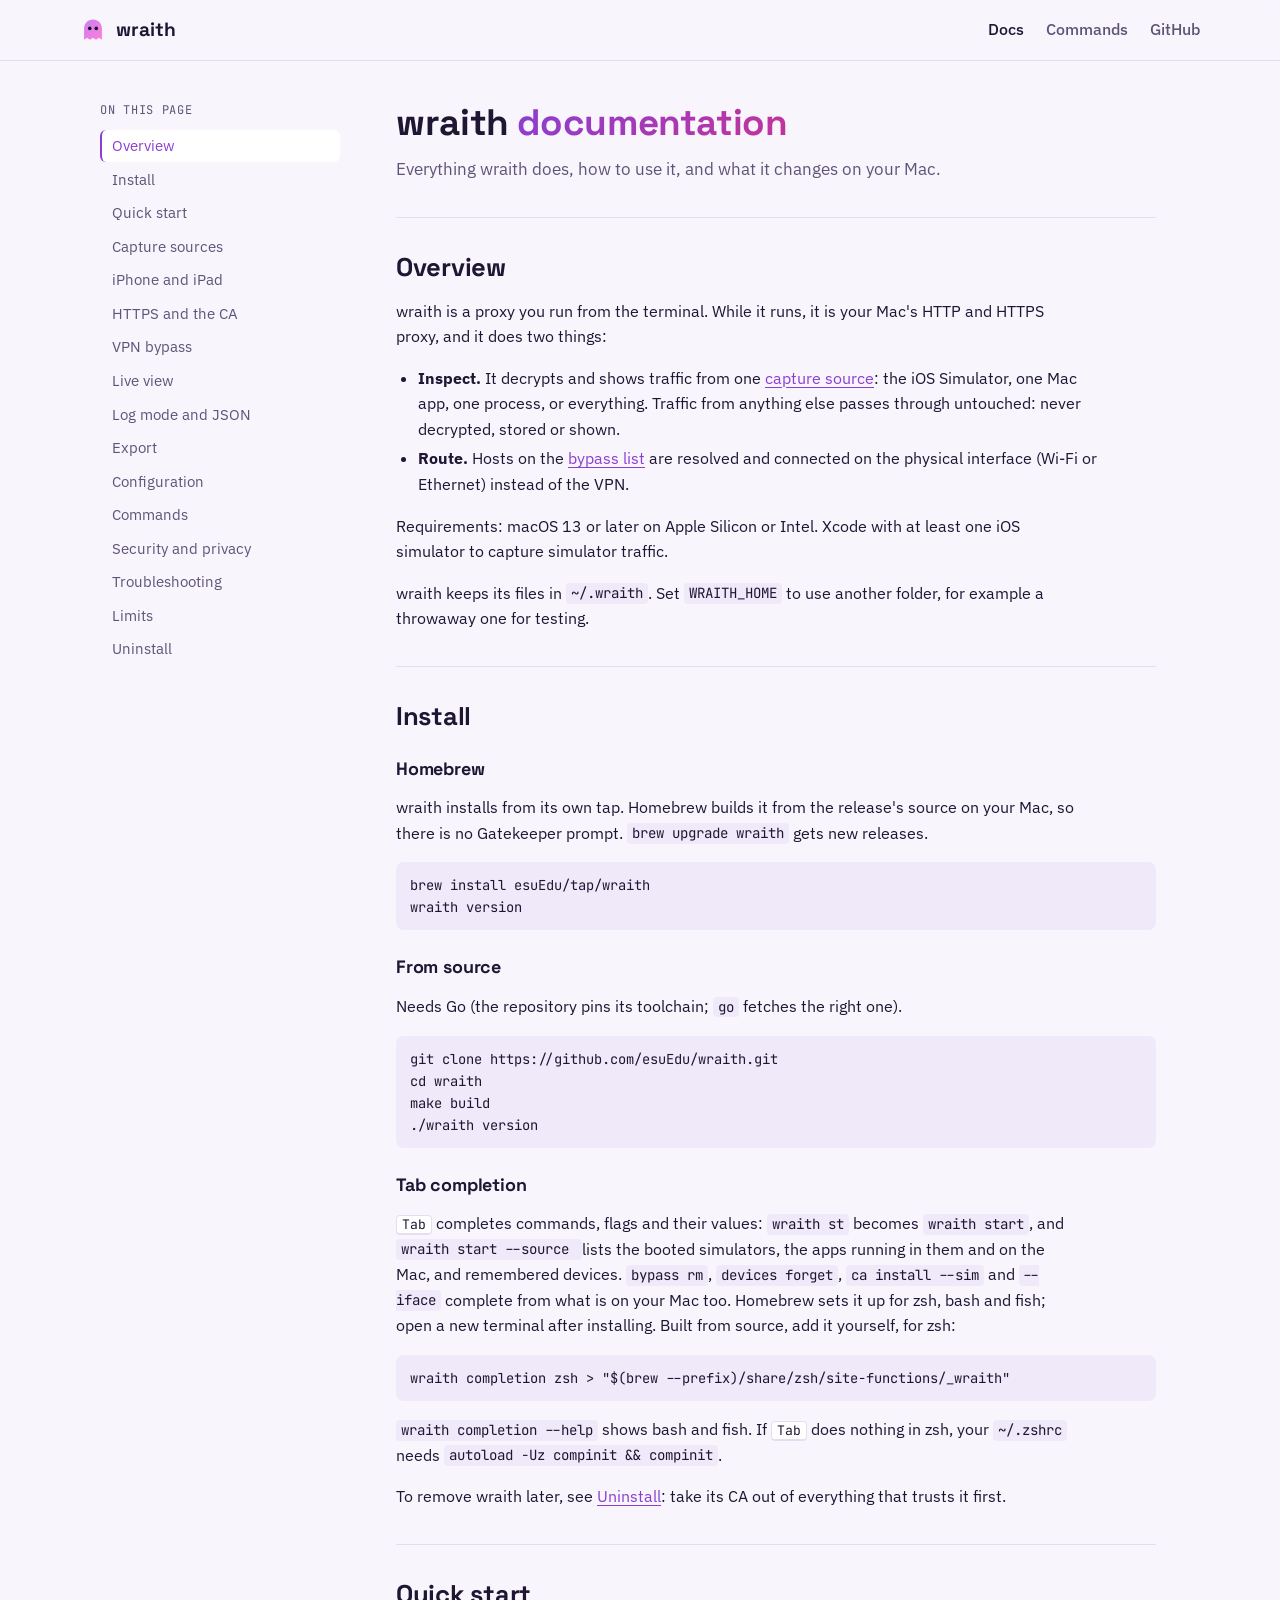
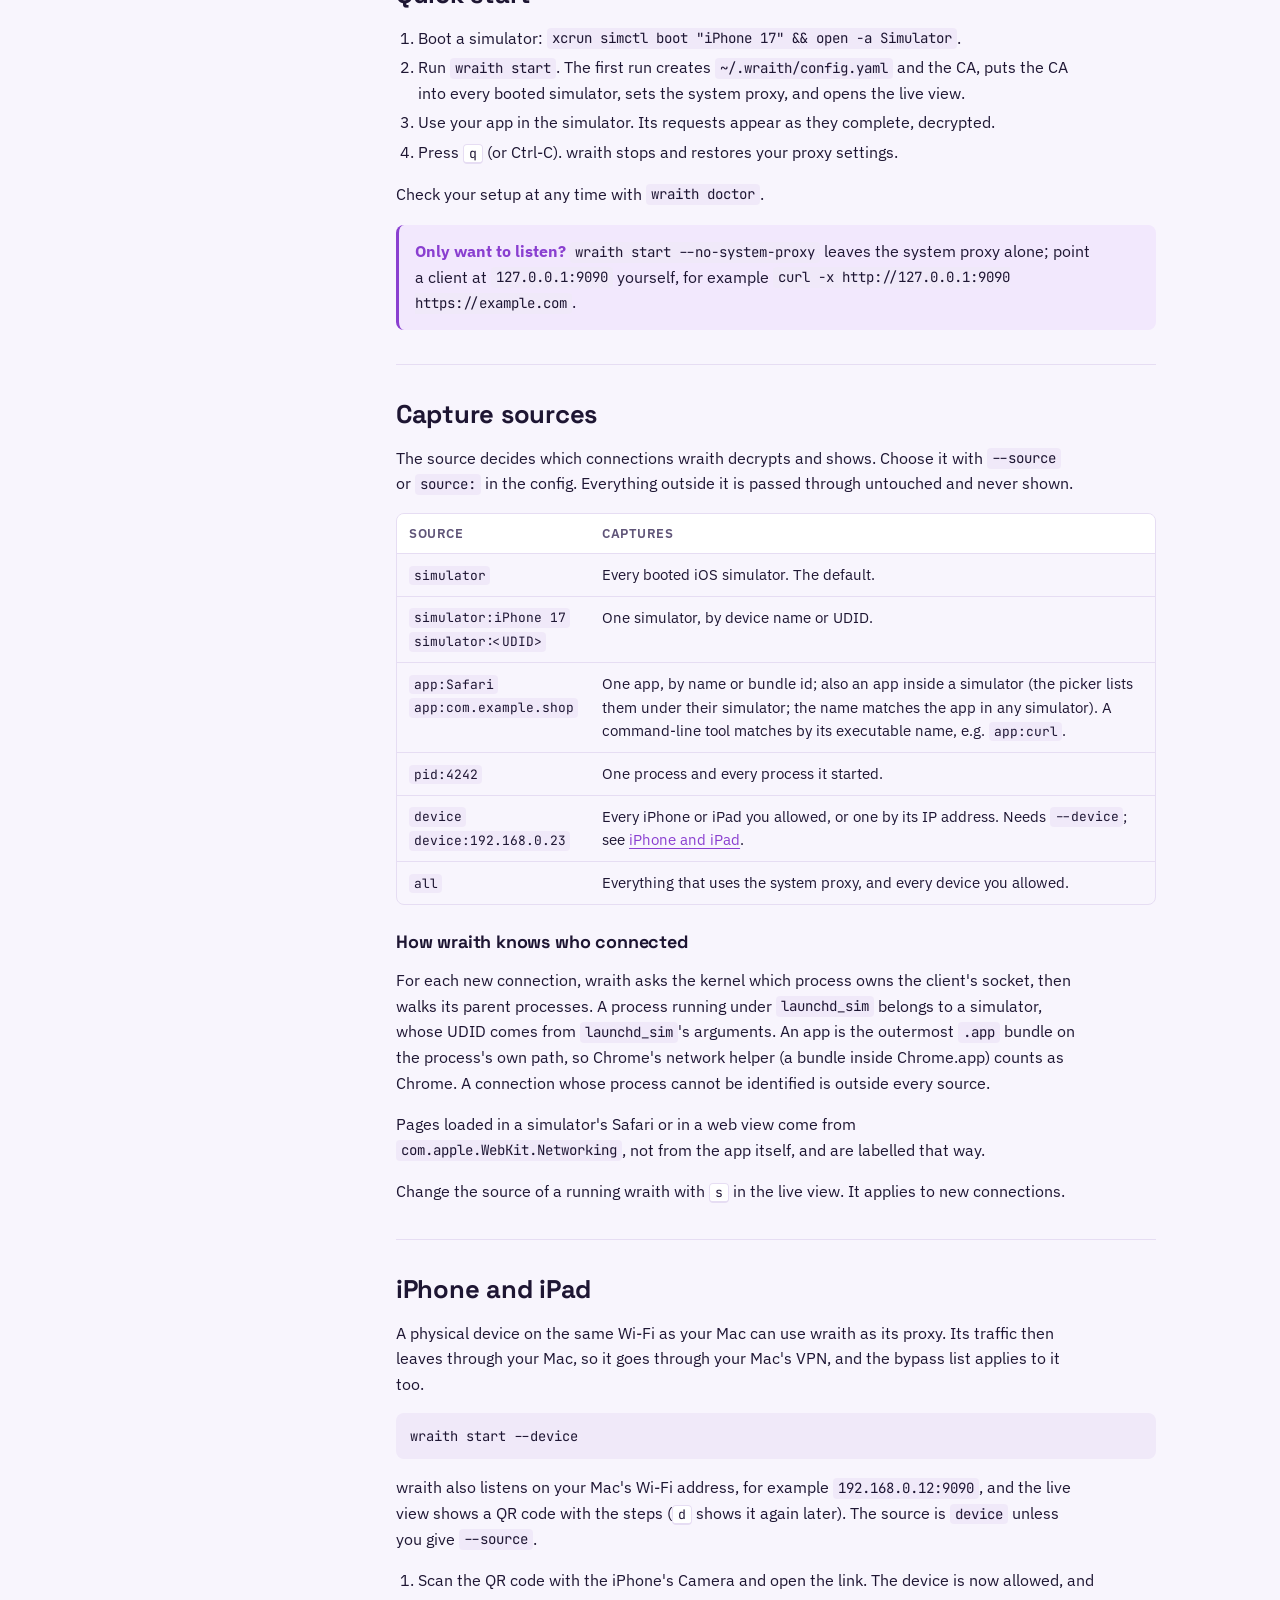
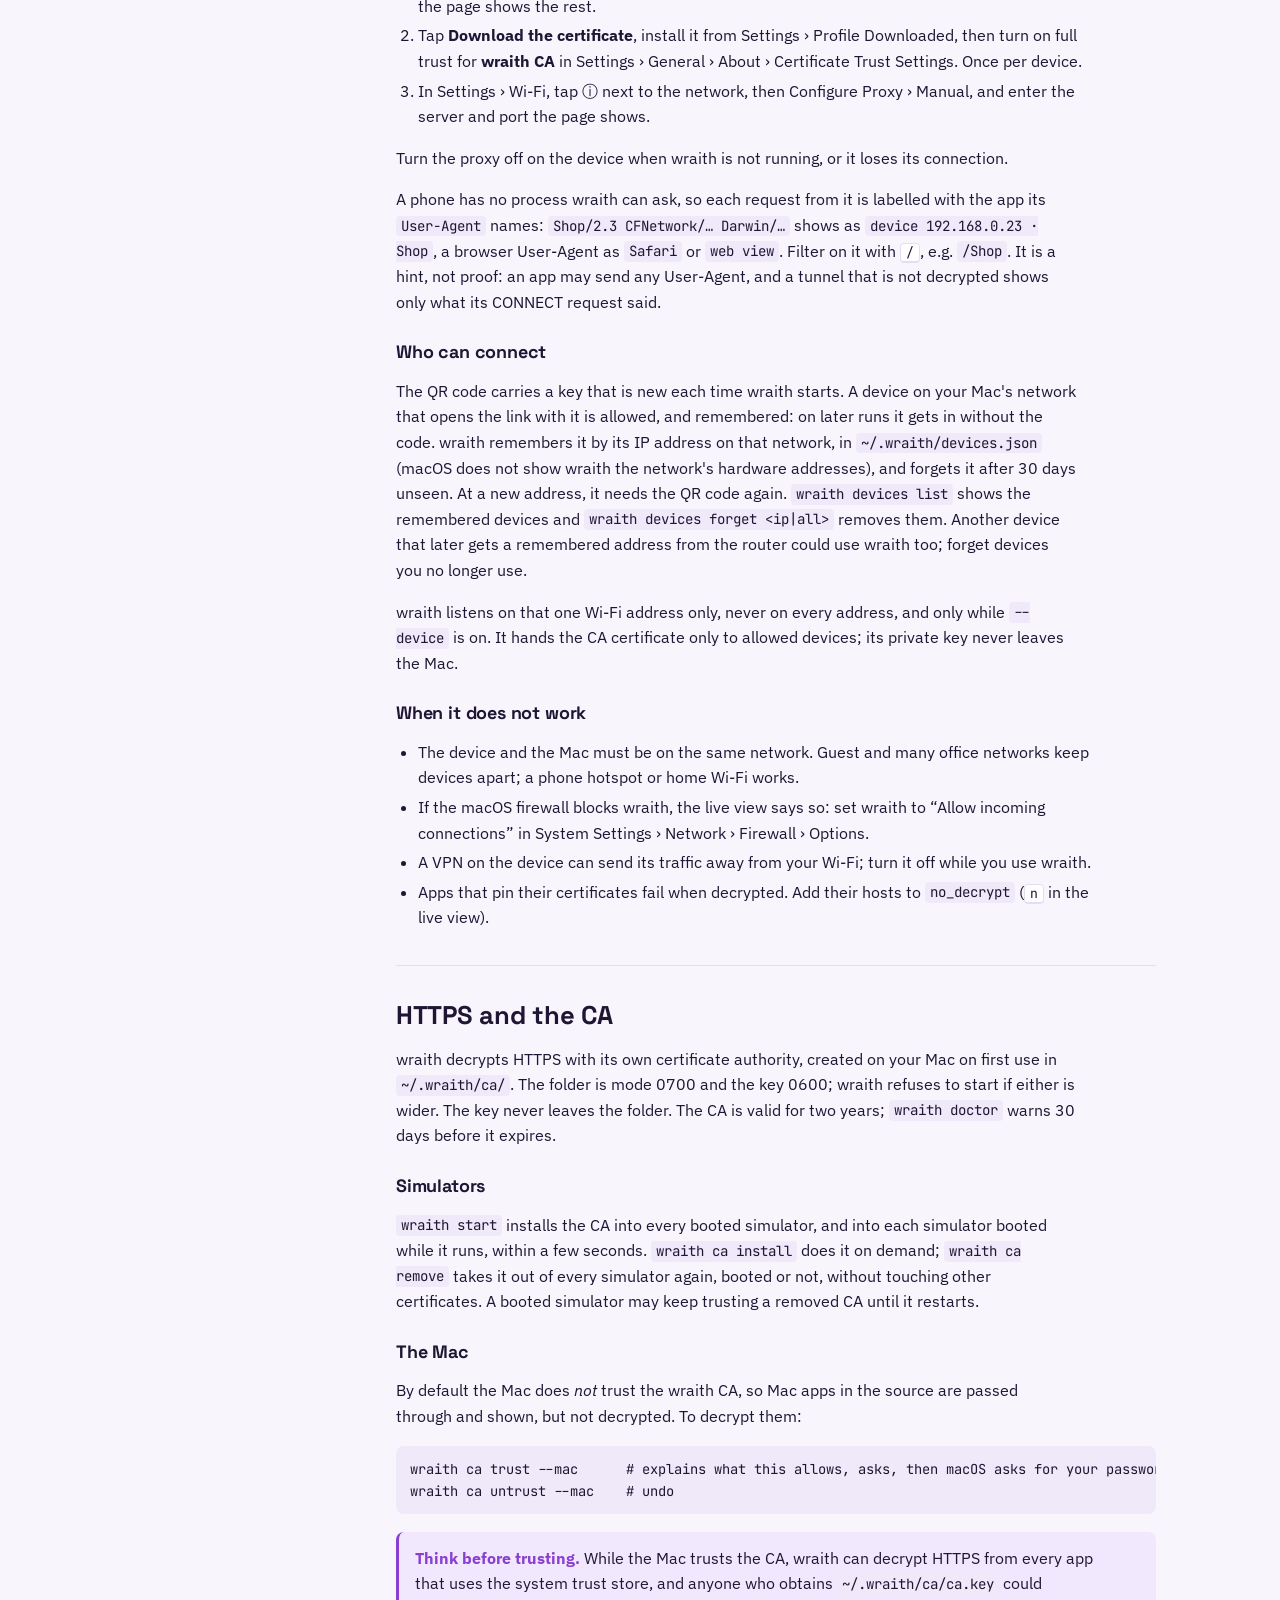
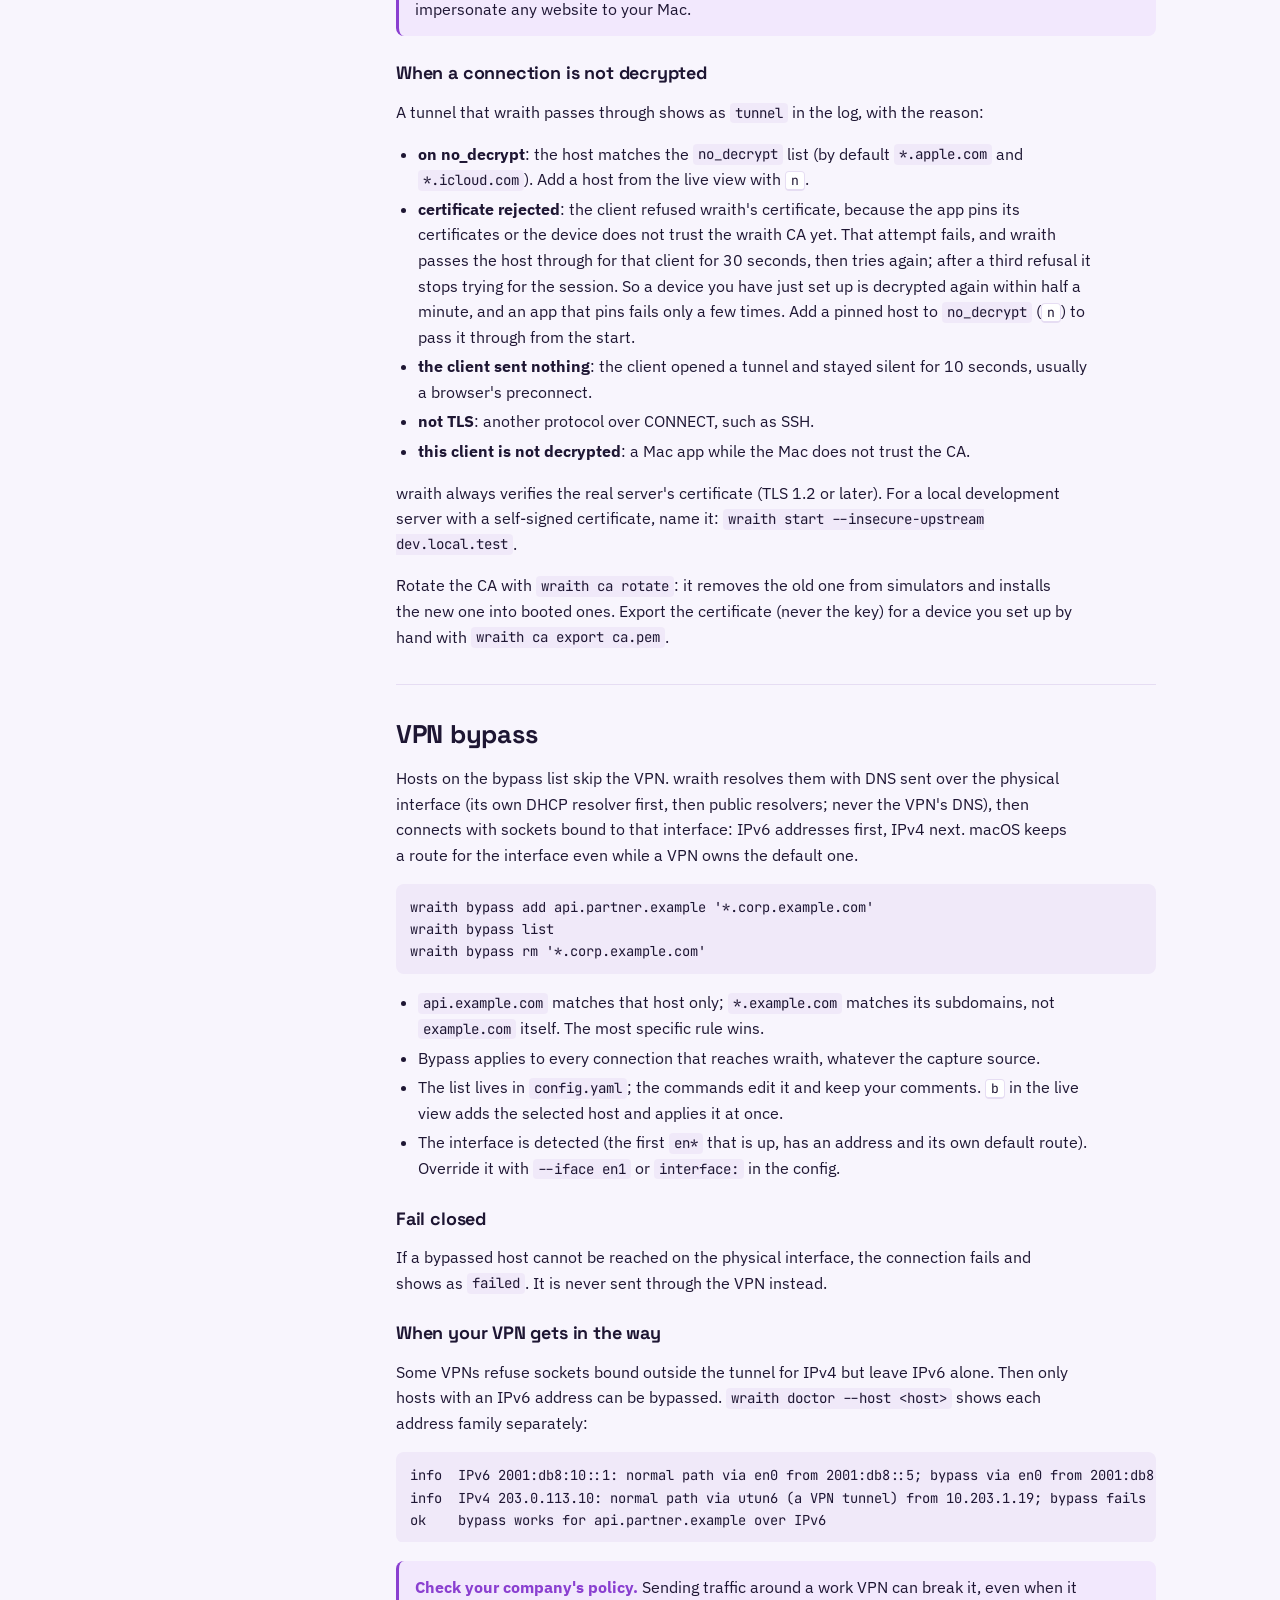
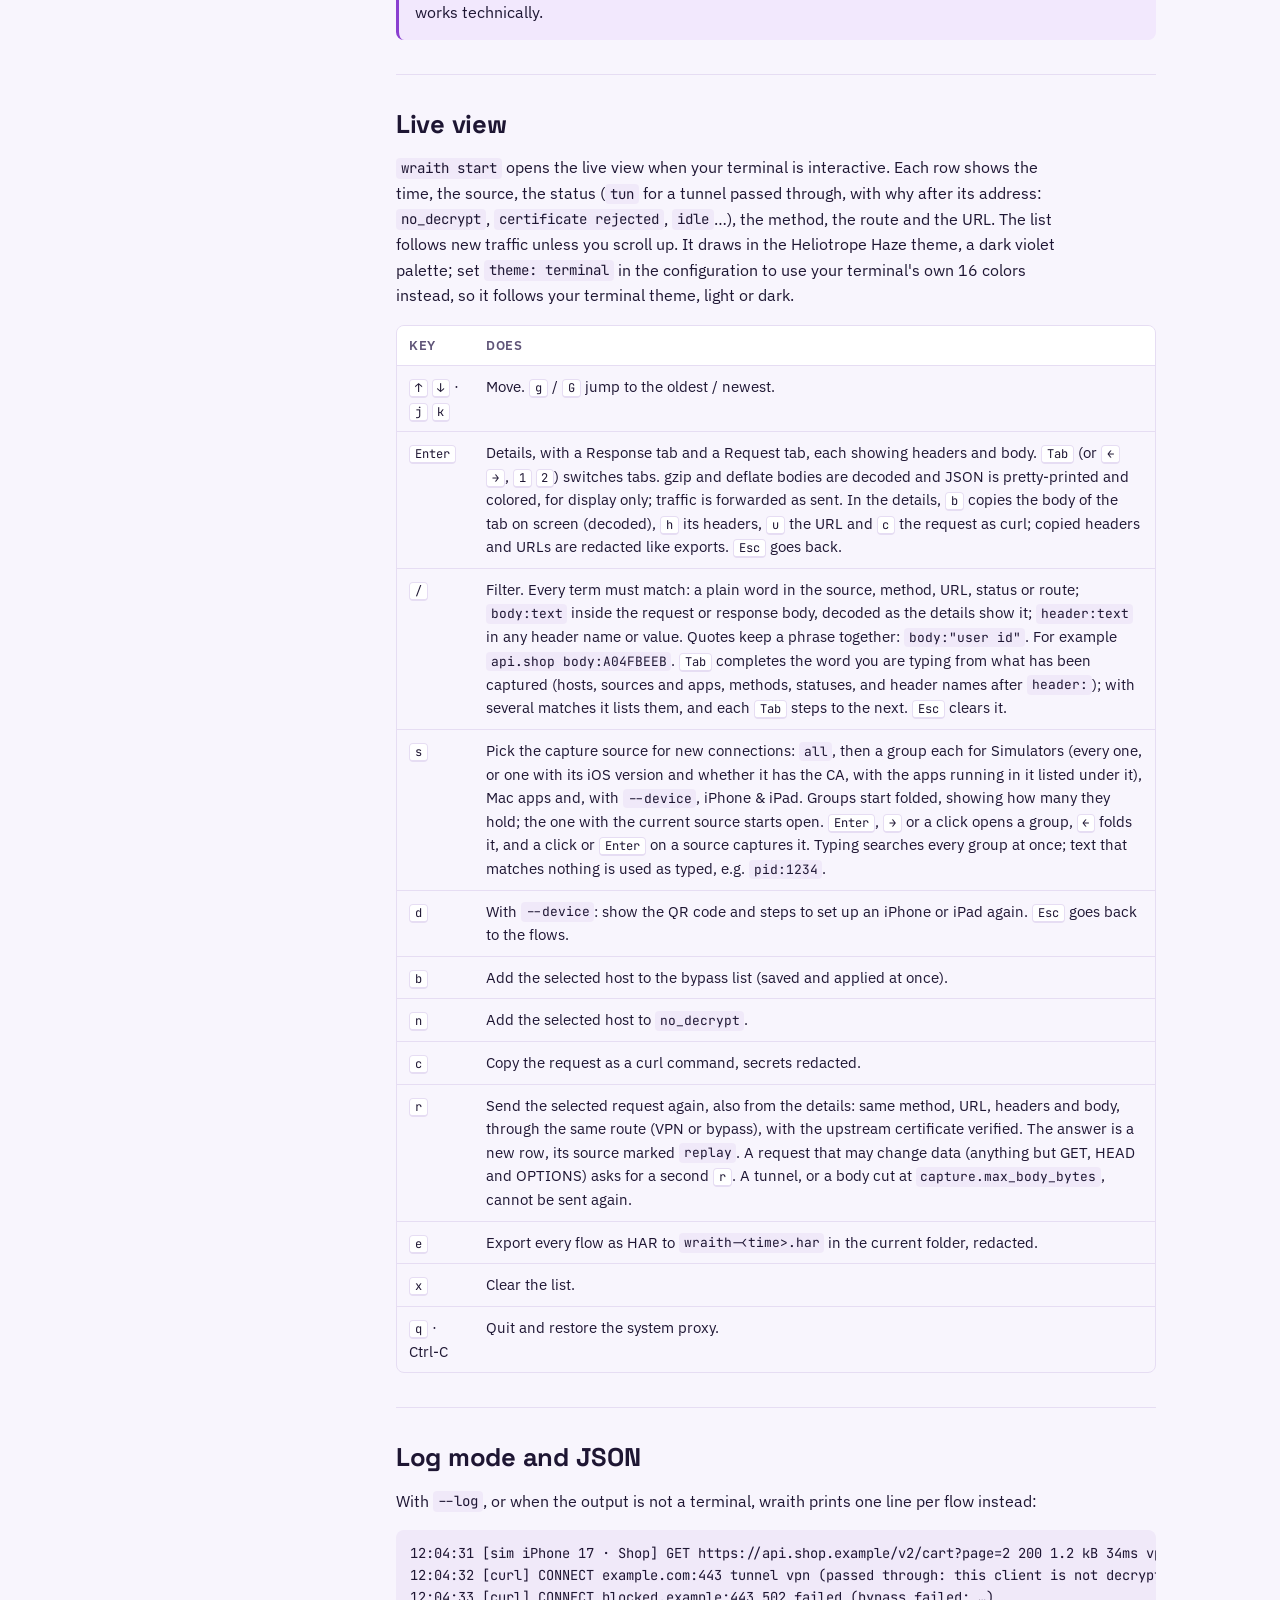
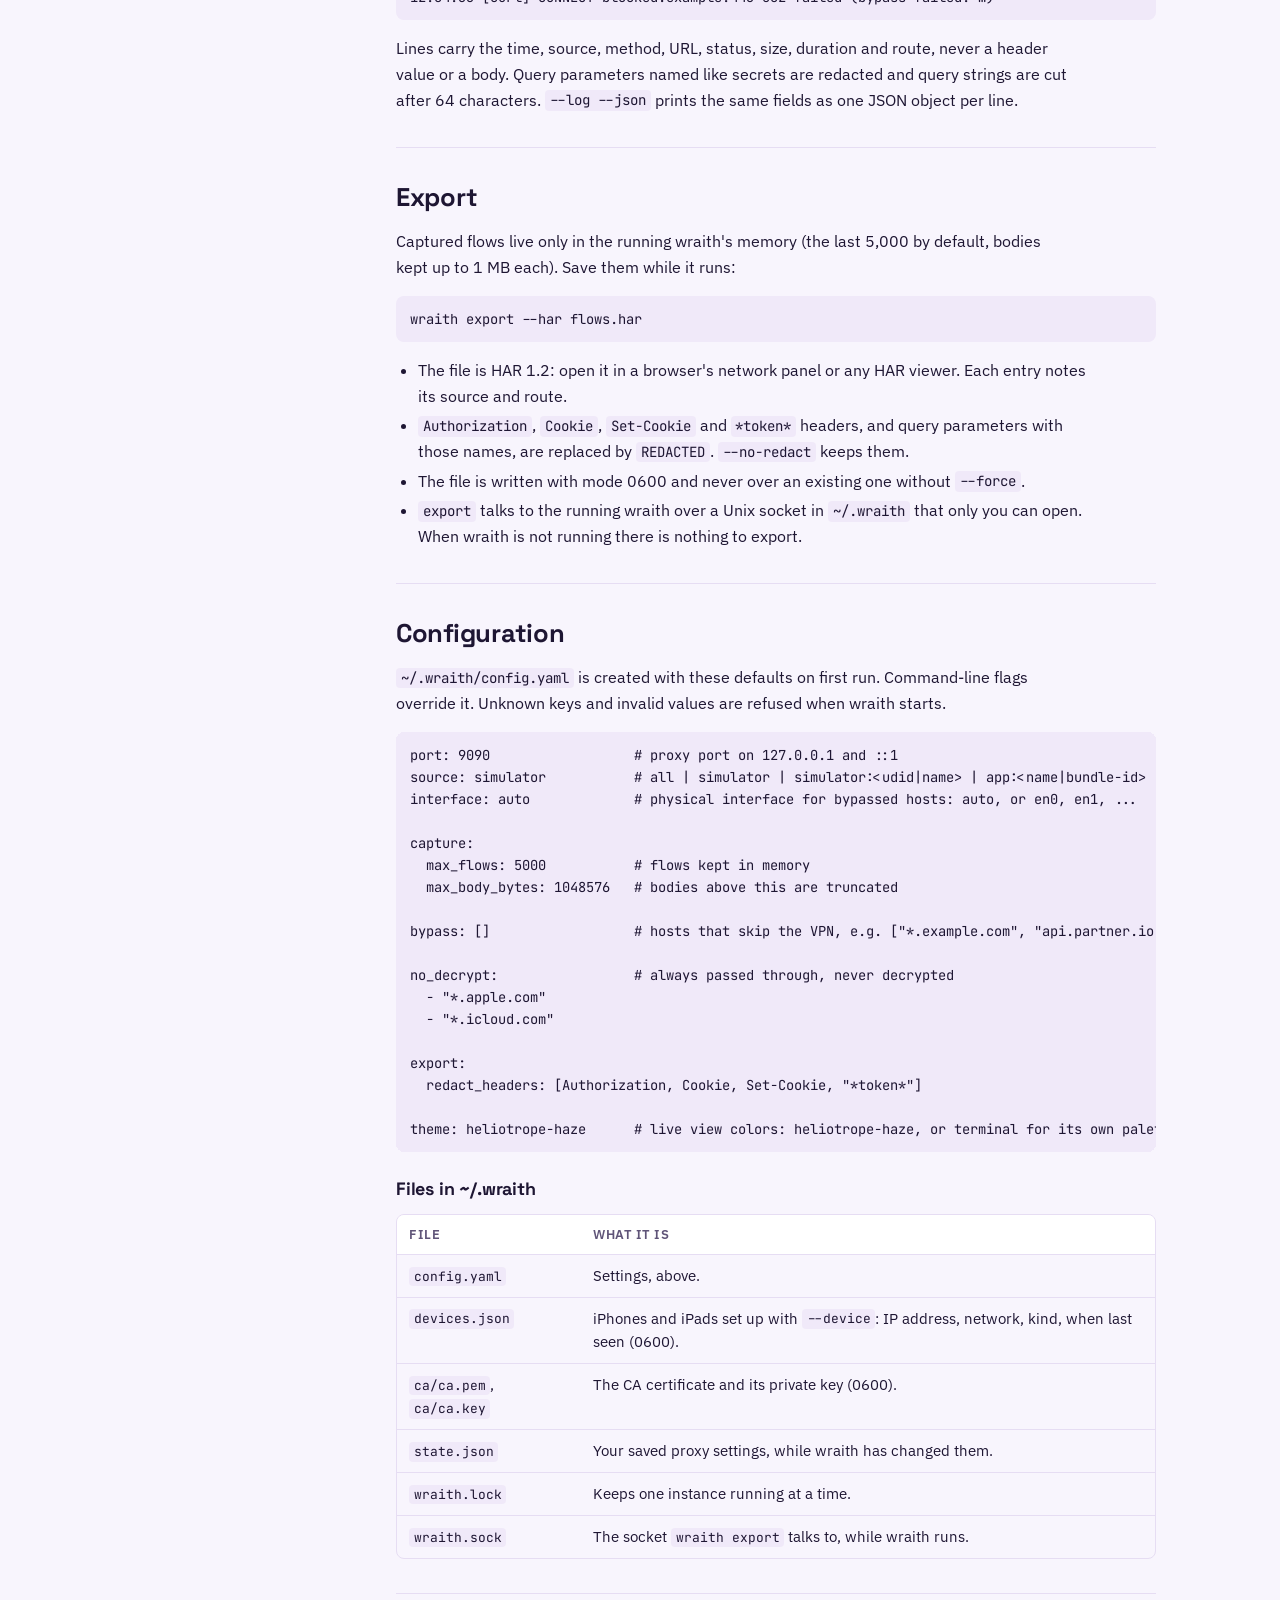
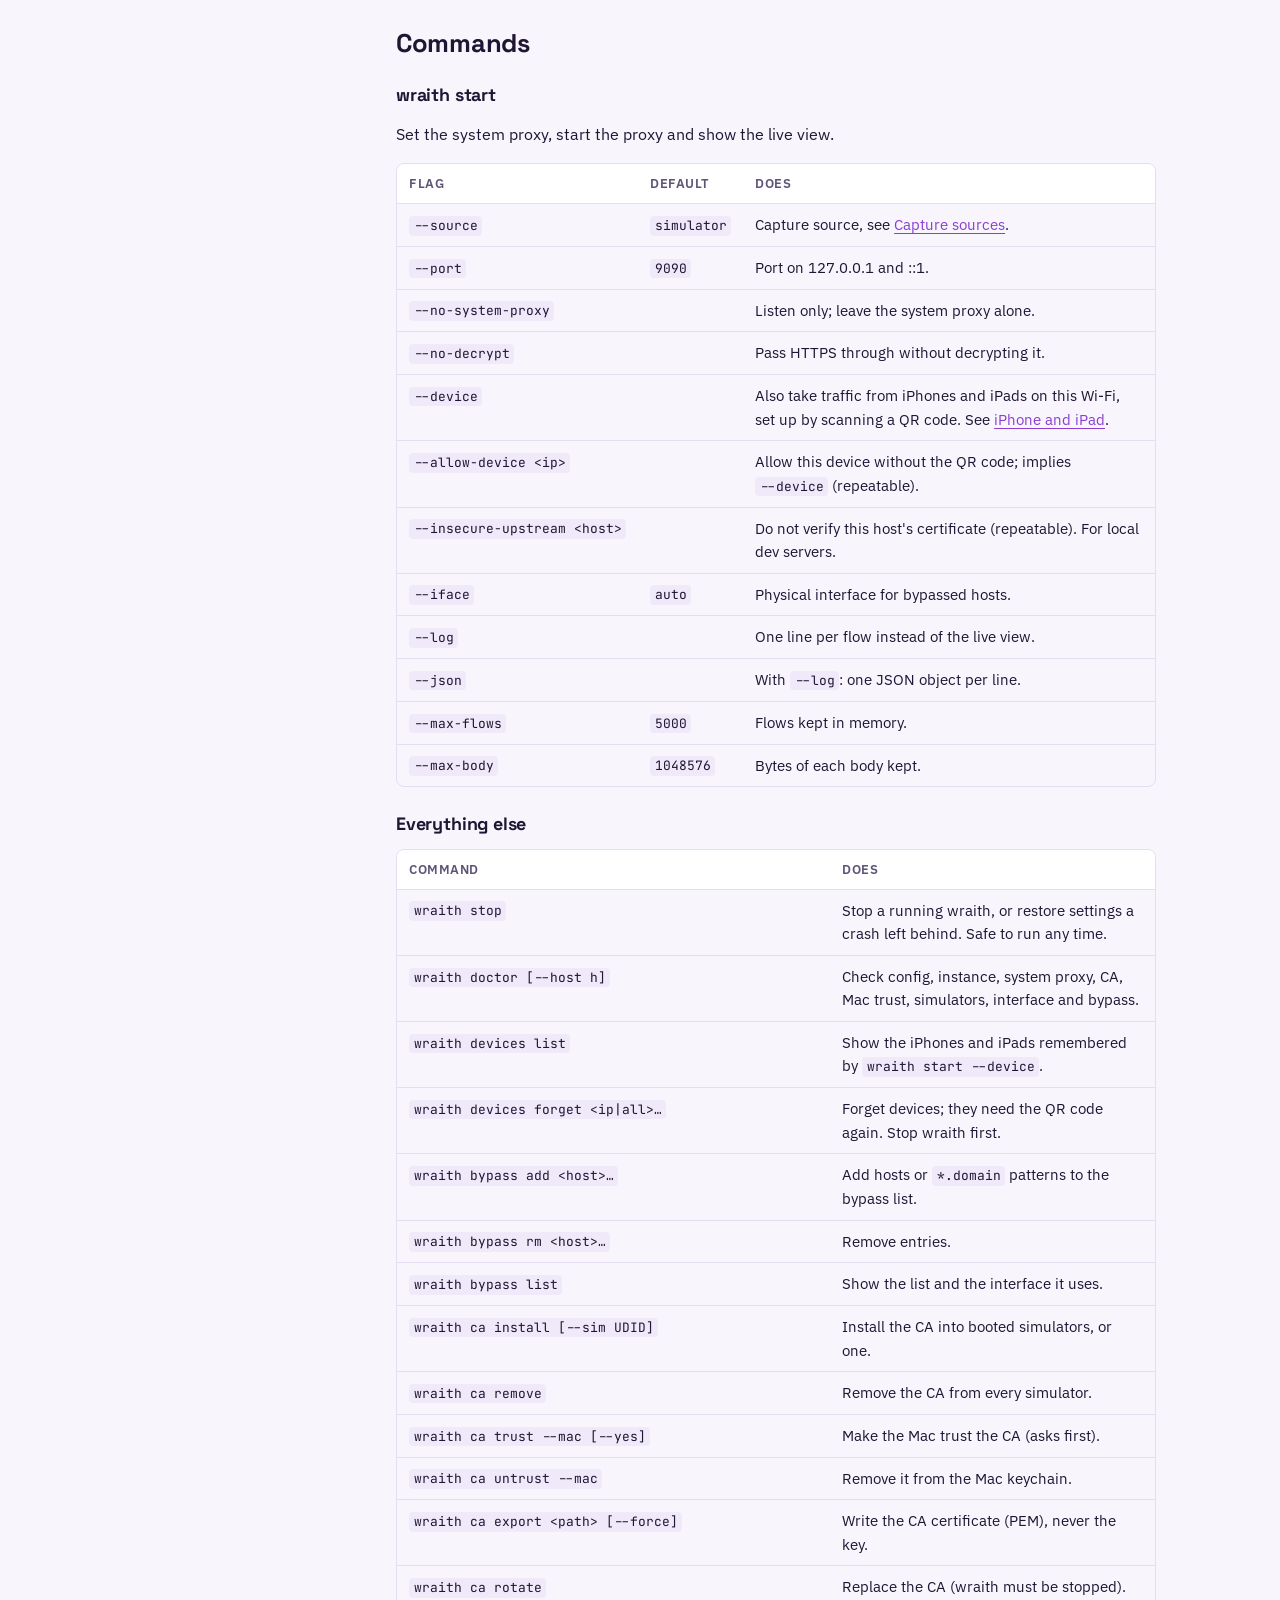
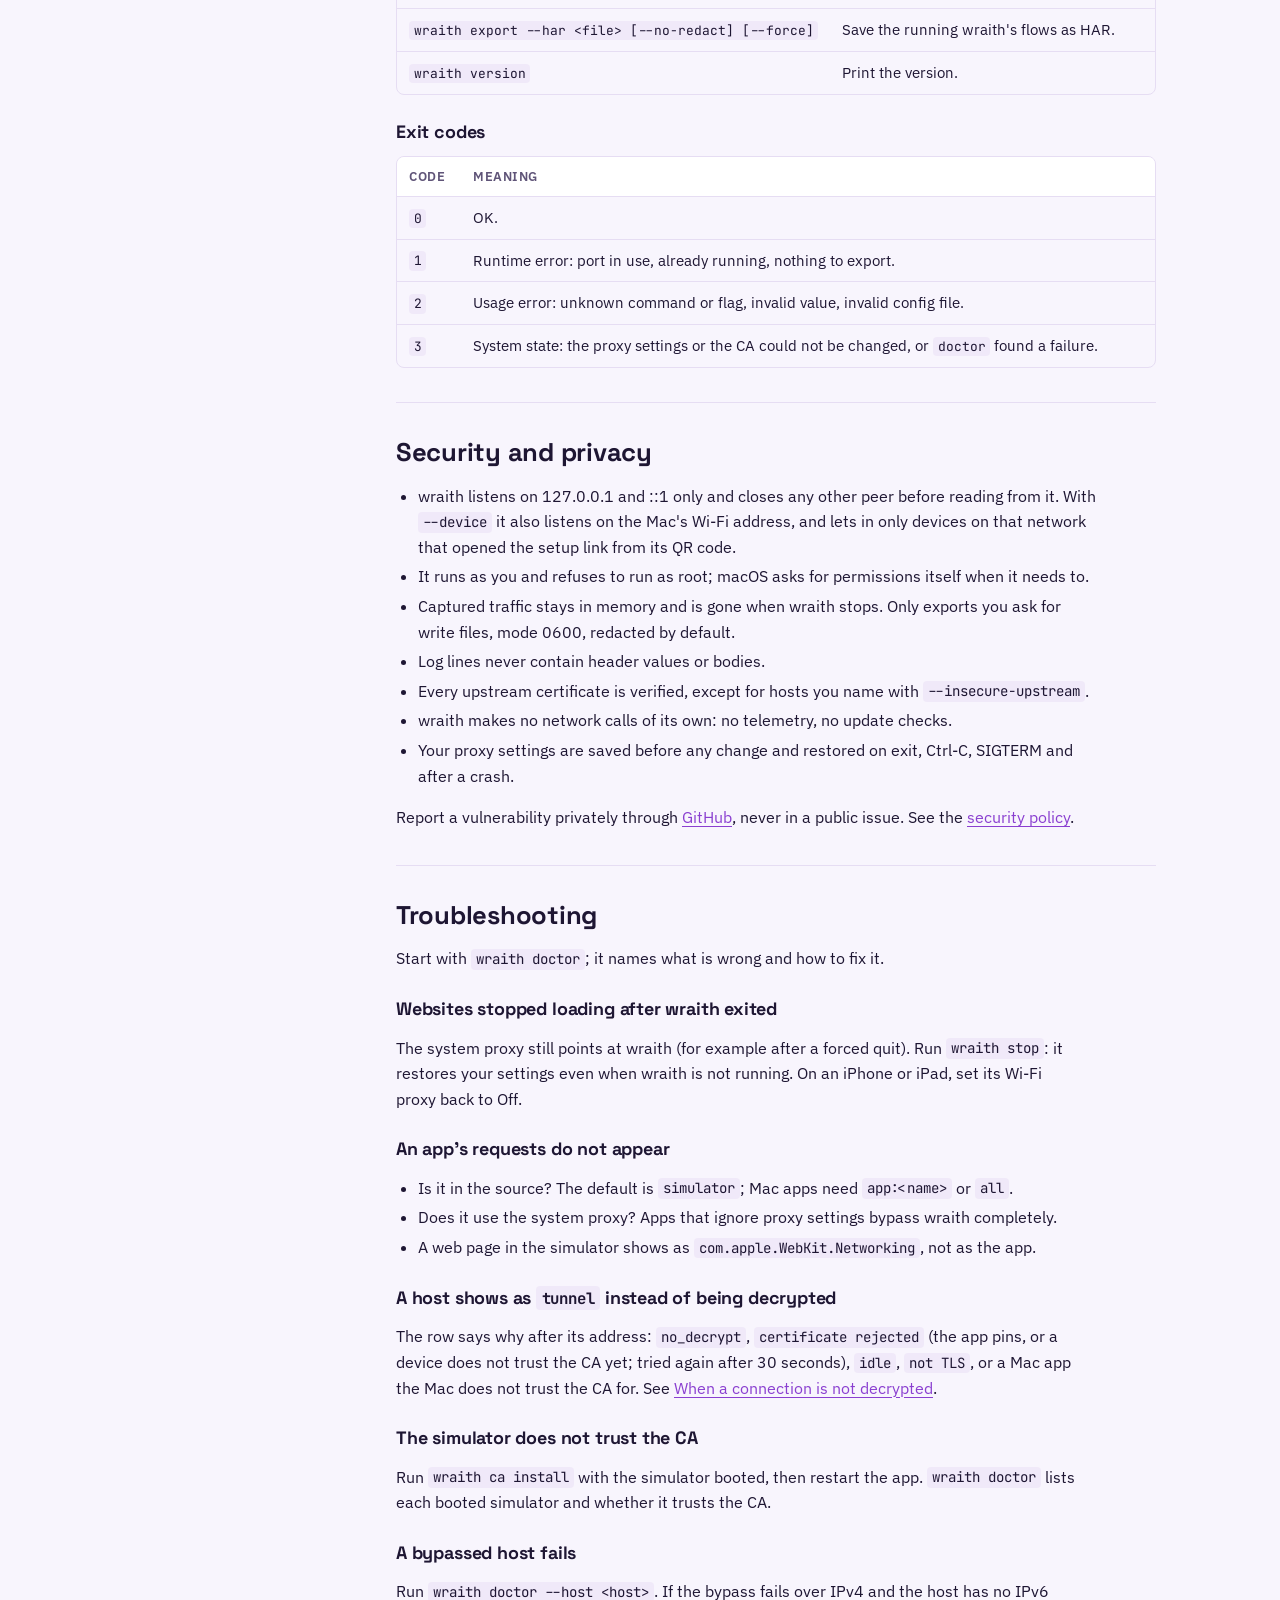
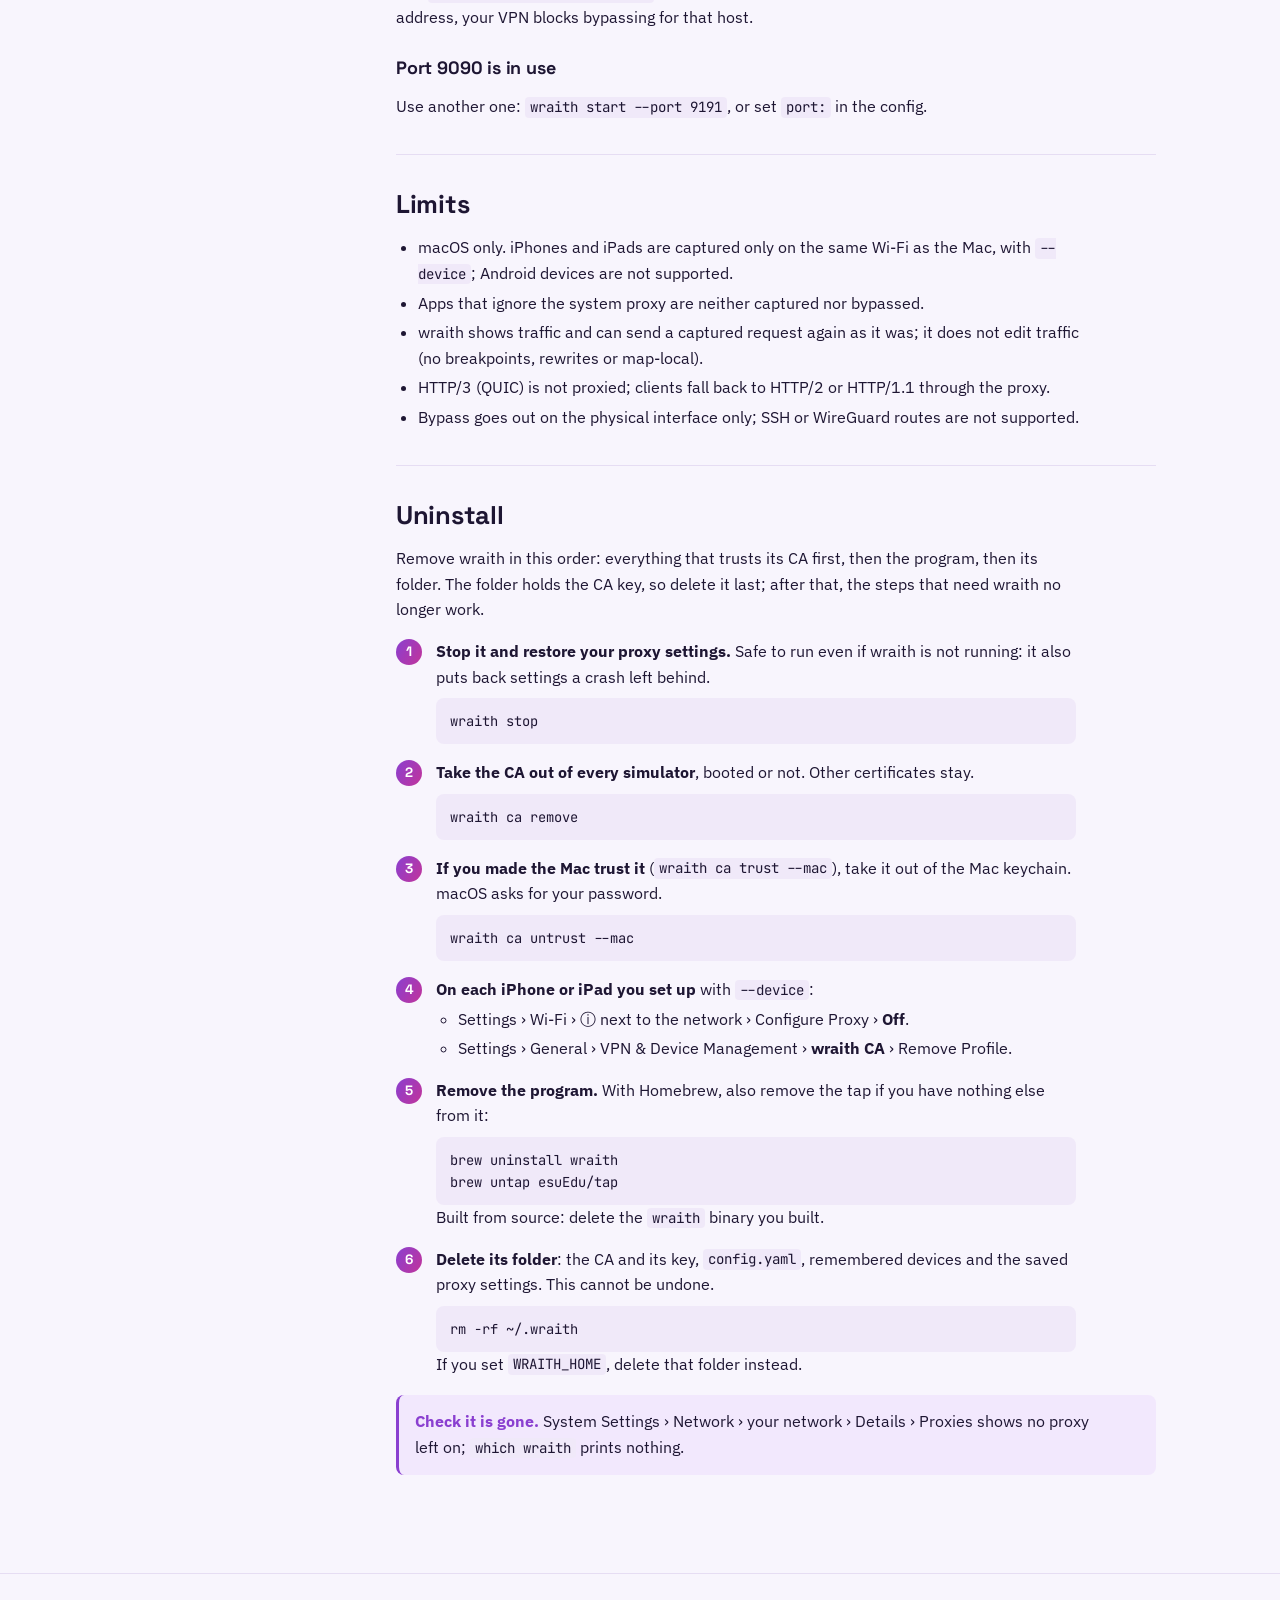
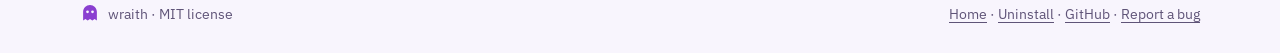
==== commit 075c8894: "feat: tab completion in the filter and for command values The live view's filter completes the word " ====
--- a/site/docs/index.html
+++ b/site/docs/index.html
@@ -86,6 +86,10 @@
 cd wraith
 make build
 ./wraith version</pre>
+        <h3>Tab completion</h3>
+        <p><kbd>Tab</kbd> completes commands, flags and their values: <code>wraith st</code> becomes <code>wraith start</code>, and <code>wraith start --source </code> lists the booted simulators, the apps running in them and on the Mac, and remembered devices. <code>bypass rm</code>, <code>devices forget</code>, <code>ca install --sim</code> and <code>--iface</code> complete from what is on your Mac too. Homebrew sets it up for zsh, bash and fish; open a new terminal after installing. Built from source, add it yourself, for zsh:</p>
+        <pre class="block">wraith completion zsh &gt; "$(brew --prefix)/share/zsh/site-functions/_wraith"</pre>
+        <p><code>wraith completion --help</code> shows bash and fish. If <kbd>Tab</kbd> does nothing in zsh, your <code>~/.zshrc</code> needs <code>autoload -Uz compinit &amp;&amp; compinit</code>.</p>
         <p>To remove wraith later, see <a href="#uninstall">Uninstall</a>: take its CA out of everything that trusts it first.</p>
       </section>
 
@@ -200,7 +204,7 @@
           <tbody>
             <tr><td><kbd>↑</kbd> <kbd>↓</kbd> · <kbd>j</kbd> <kbd>k</kbd></td><td>Move. <kbd>g</kbd> / <kbd>G</kbd> jump to the oldest / newest.</td></tr>
             <tr><td><kbd>Enter</kbd></td><td>Details, with a Response tab and a Request tab, each showing headers and body. <kbd>Tab</kbd> (or <kbd>←</kbd> <kbd>→</kbd>, <kbd>1</kbd> <kbd>2</kbd>) switches tabs. gzip and deflate bodies are decoded and JSON is pretty-printed and colored, for display only; traffic is forwarded as sent. In the details, <kbd>b</kbd> copies the body of the tab on screen (decoded), <kbd>h</kbd> its headers, <kbd>u</kbd> the URL and <kbd>c</kbd> the request as curl; copied headers and URLs are redacted like exports. <kbd>Esc</kbd> goes back.</td></tr>
-            <tr><td><kbd>/</kbd></td><td>Filter. Every term must match: a plain word in the source, method, URL, status or route; <code>body:text</code> inside the request or response body, decoded as the details show it; <code>header:text</code> in any header name or value. Quotes keep a phrase together: <code>body:"user id"</code>. For example <code>api.shop body:A04FBEEB</code>. <kbd>Esc</kbd> clears it.</td></tr>
+            <tr><td><kbd>/</kbd></td><td>Filter. Every term must match: a plain word in the source, method, URL, status or route; <code>body:text</code> inside the request or response body, decoded as the details show it; <code>header:text</code> in any header name or value. Quotes keep a phrase together: <code>body:"user id"</code>. For example <code>api.shop body:A04FBEEB</code>. <kbd>Tab</kbd> completes the word you are typing from what has been captured (hosts, sources and apps, methods, statuses, and header names after <code>header:</code>); with several matches it lists them, and each <kbd>Tab</kbd> steps to the next. <kbd>Esc</kbd> clears it.</td></tr>
             <tr><td><kbd>s</kbd></td><td>Pick the capture source for new connections: <code>all</code>, then a group each for Simulators (every one, or one with its iOS version and whether it has the CA, with the apps running in it listed under it), Mac apps and, with <code>--device</code>, iPhone &amp; iPad. Groups start folded, showing how many they hold; the one with the current source starts open. <kbd>Enter</kbd>, <kbd>→</kbd> or a click opens a group, <kbd>←</kbd> folds it, and a click or <kbd>Enter</kbd> on a source captures it. Typing searches every group at once; text that matches nothing is used as typed, e.g. <code>pid:1234</code>.</td></tr>
             <tr><td><kbd>d</kbd></td><td>With <code>--device</code>: show the QR code and steps to set up an iPhone or iPad again. <kbd>Esc</kbd> goes back to the flows.</td></tr>
             <tr><td><kbd>b</kbd></td><td>Add the selected host to the bypass list (saved and applied at once).</td></tr>
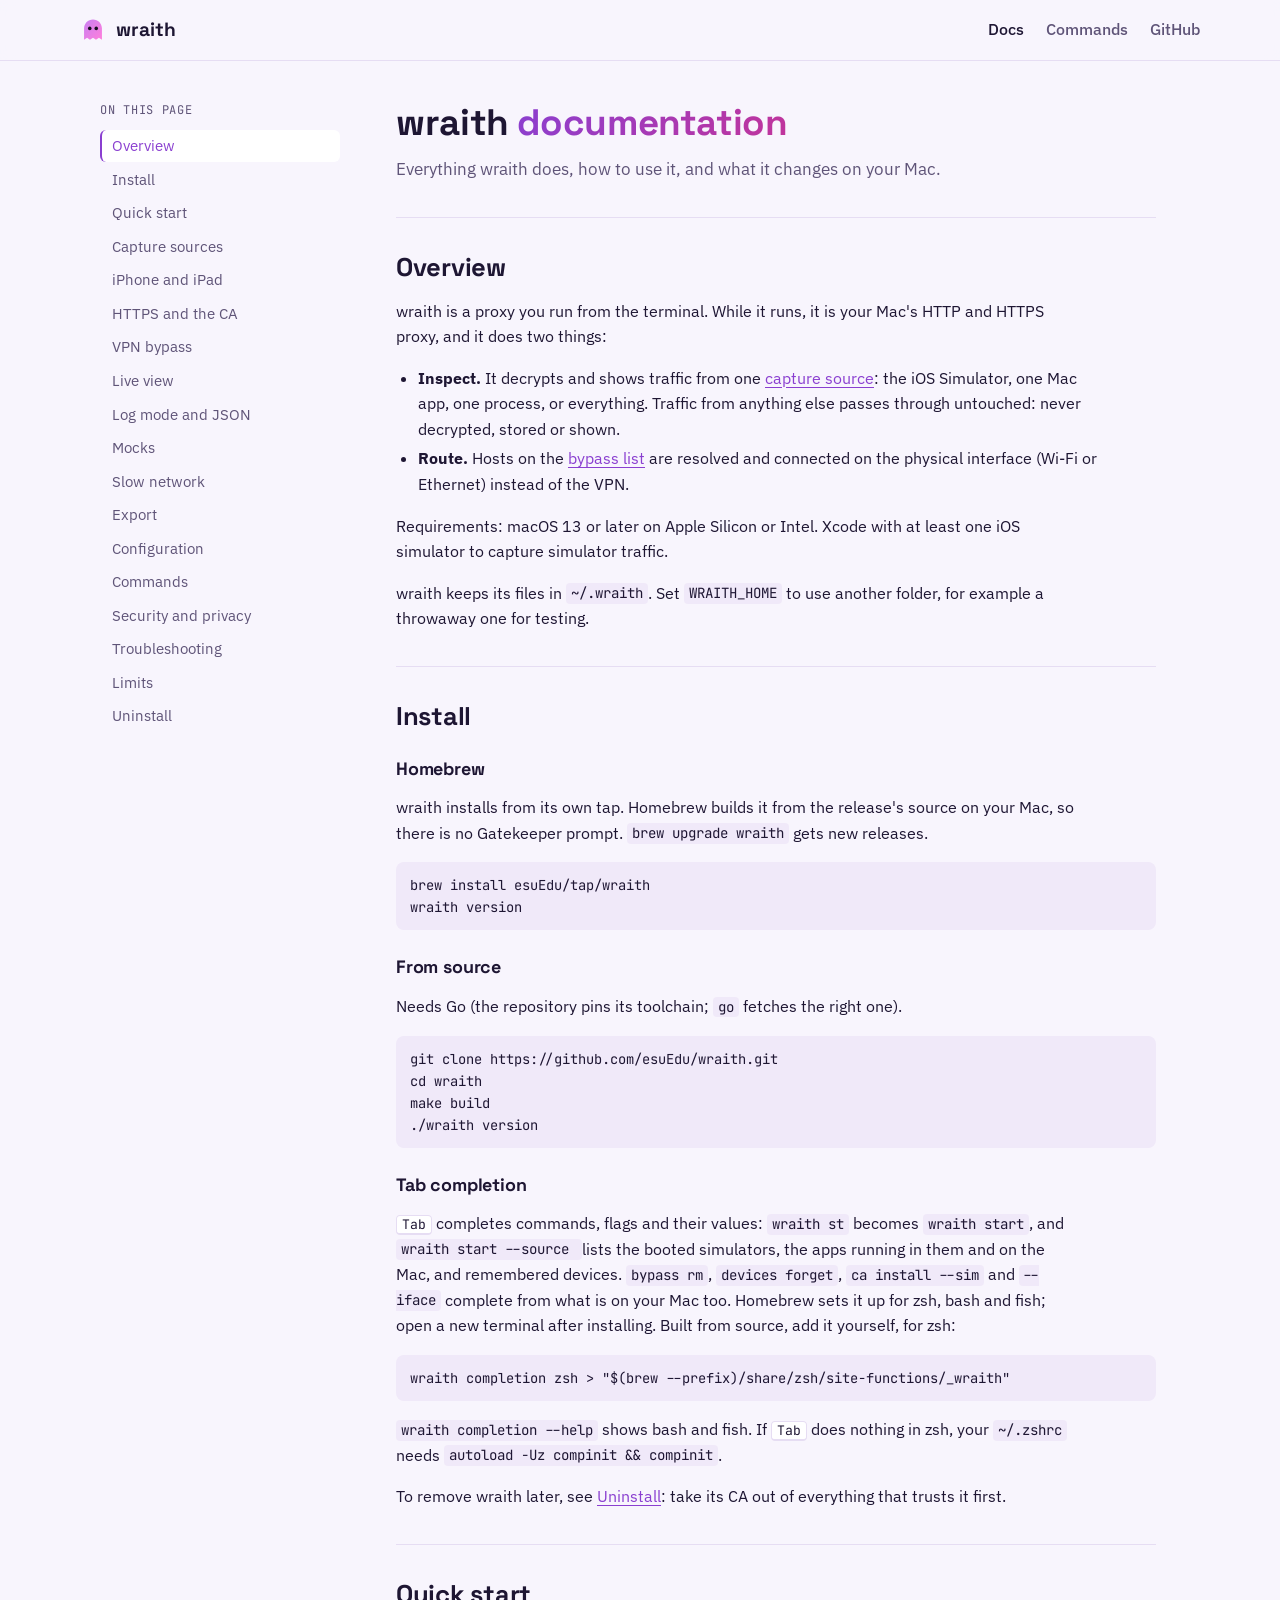
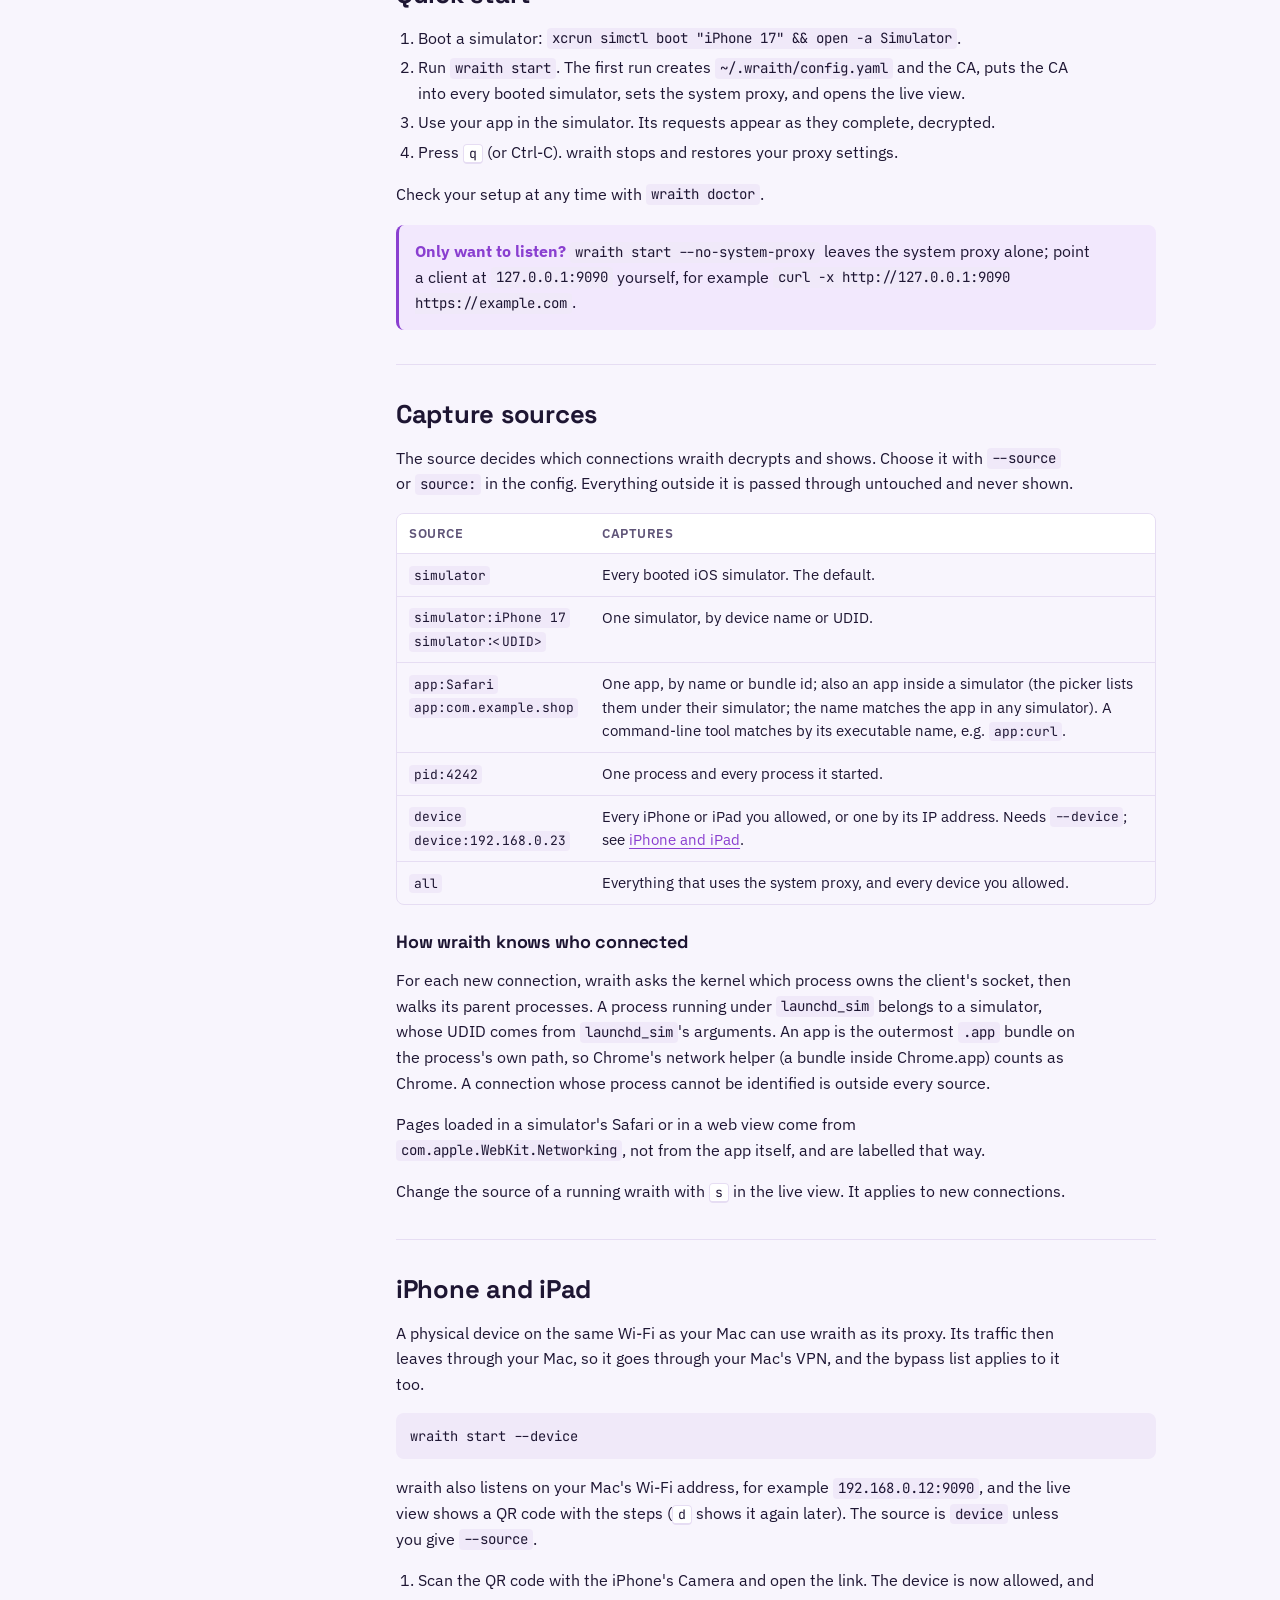
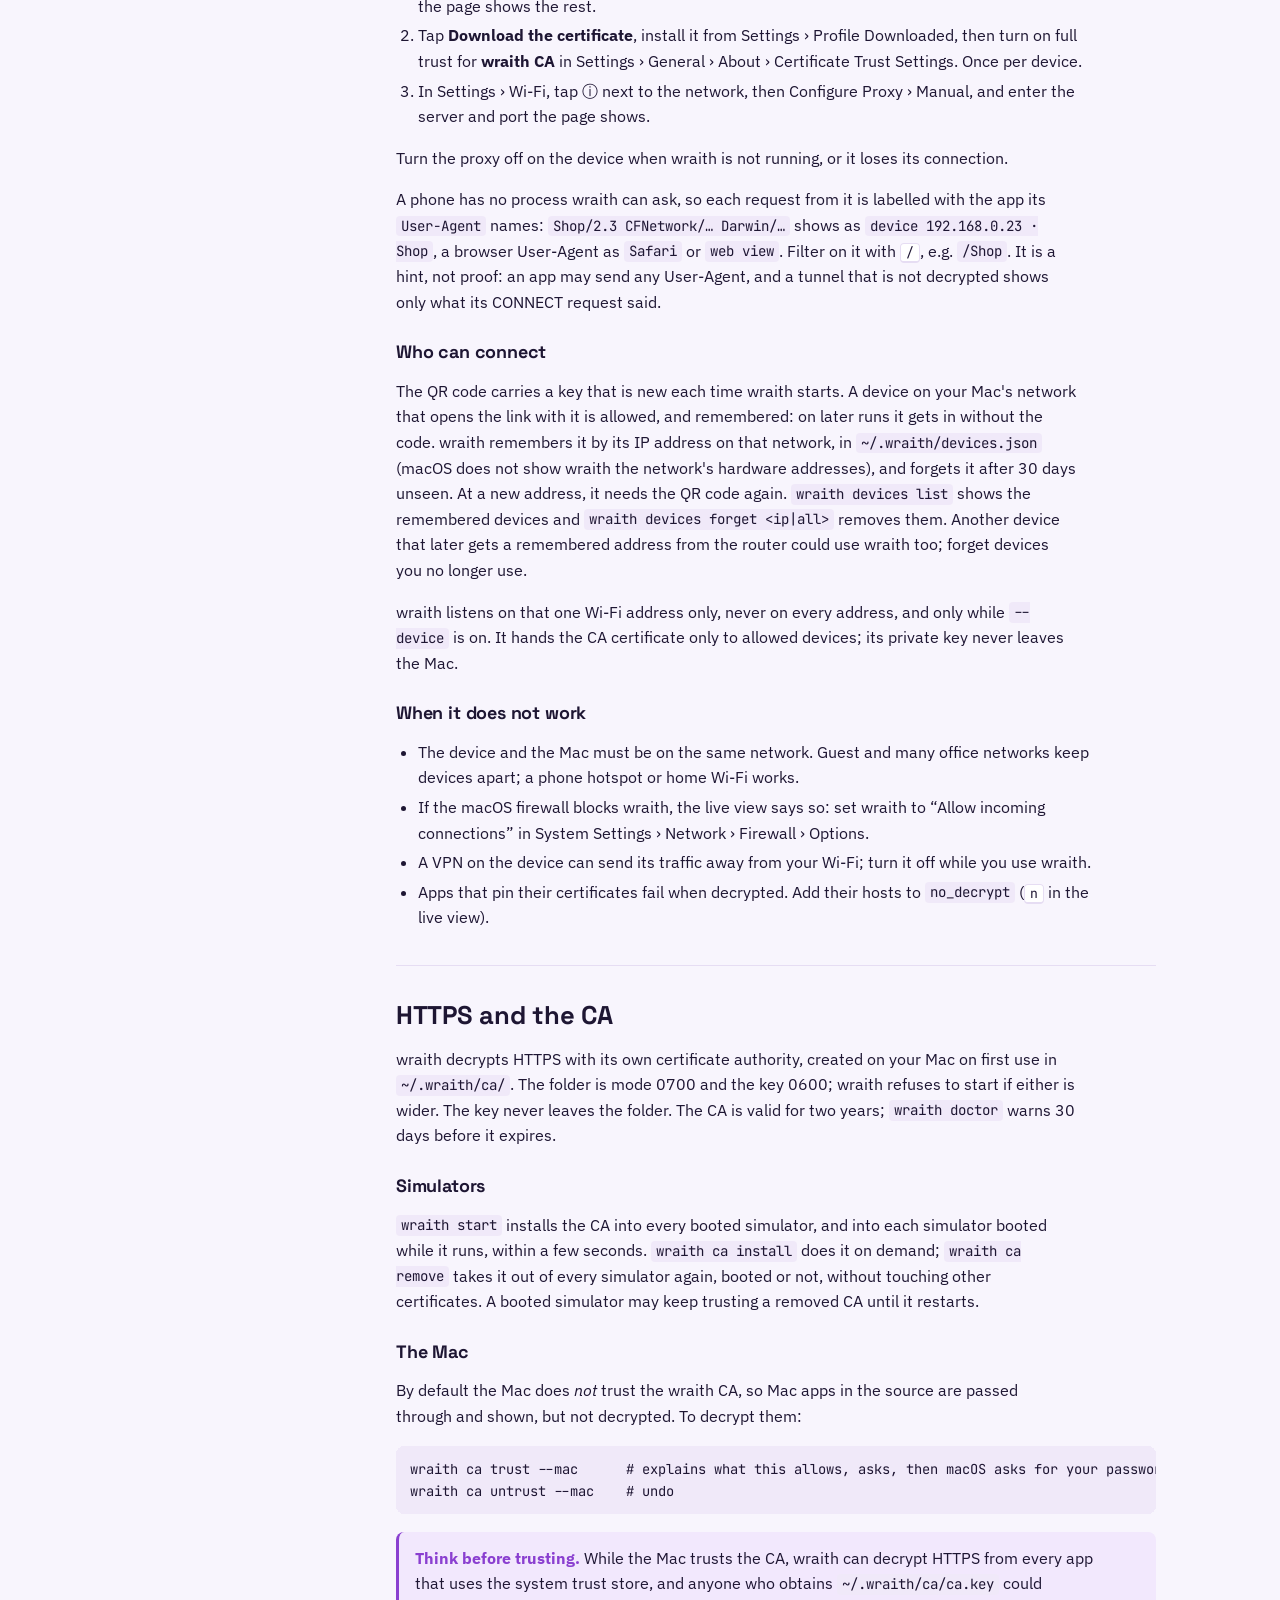
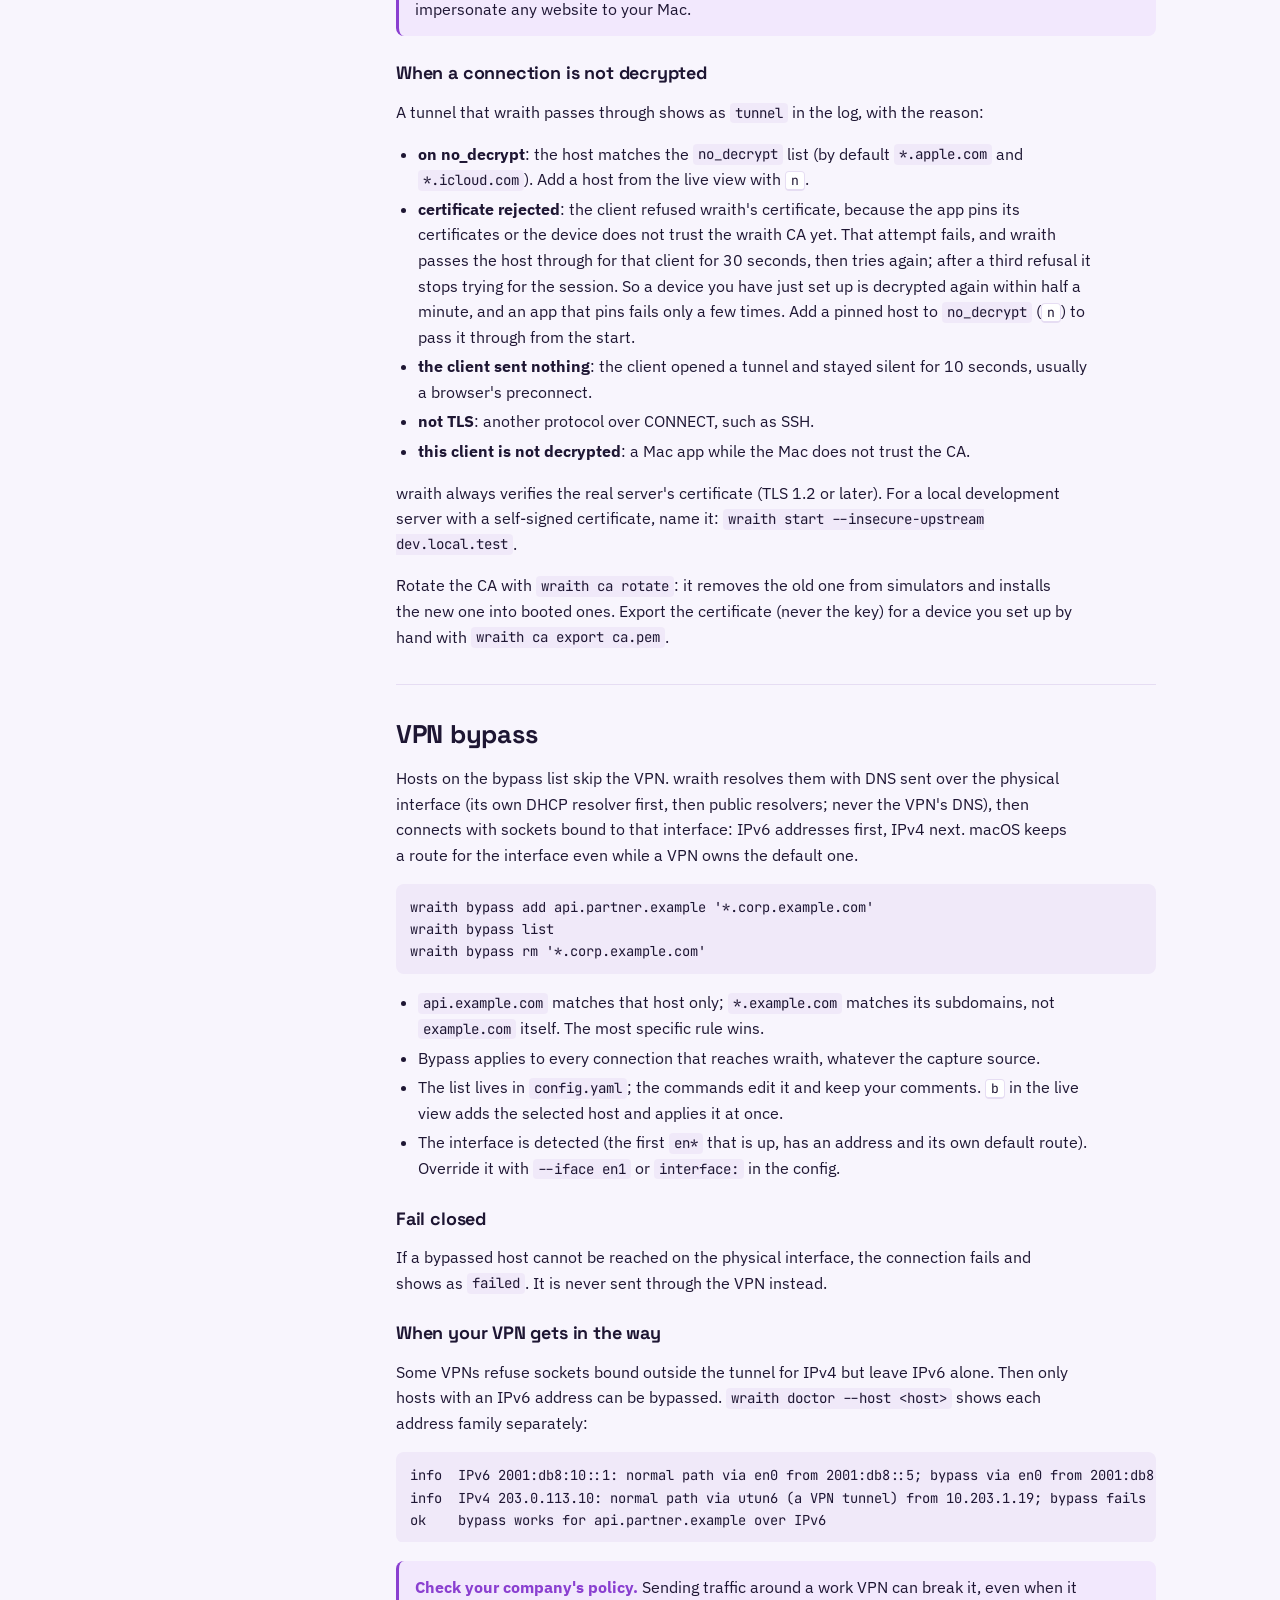
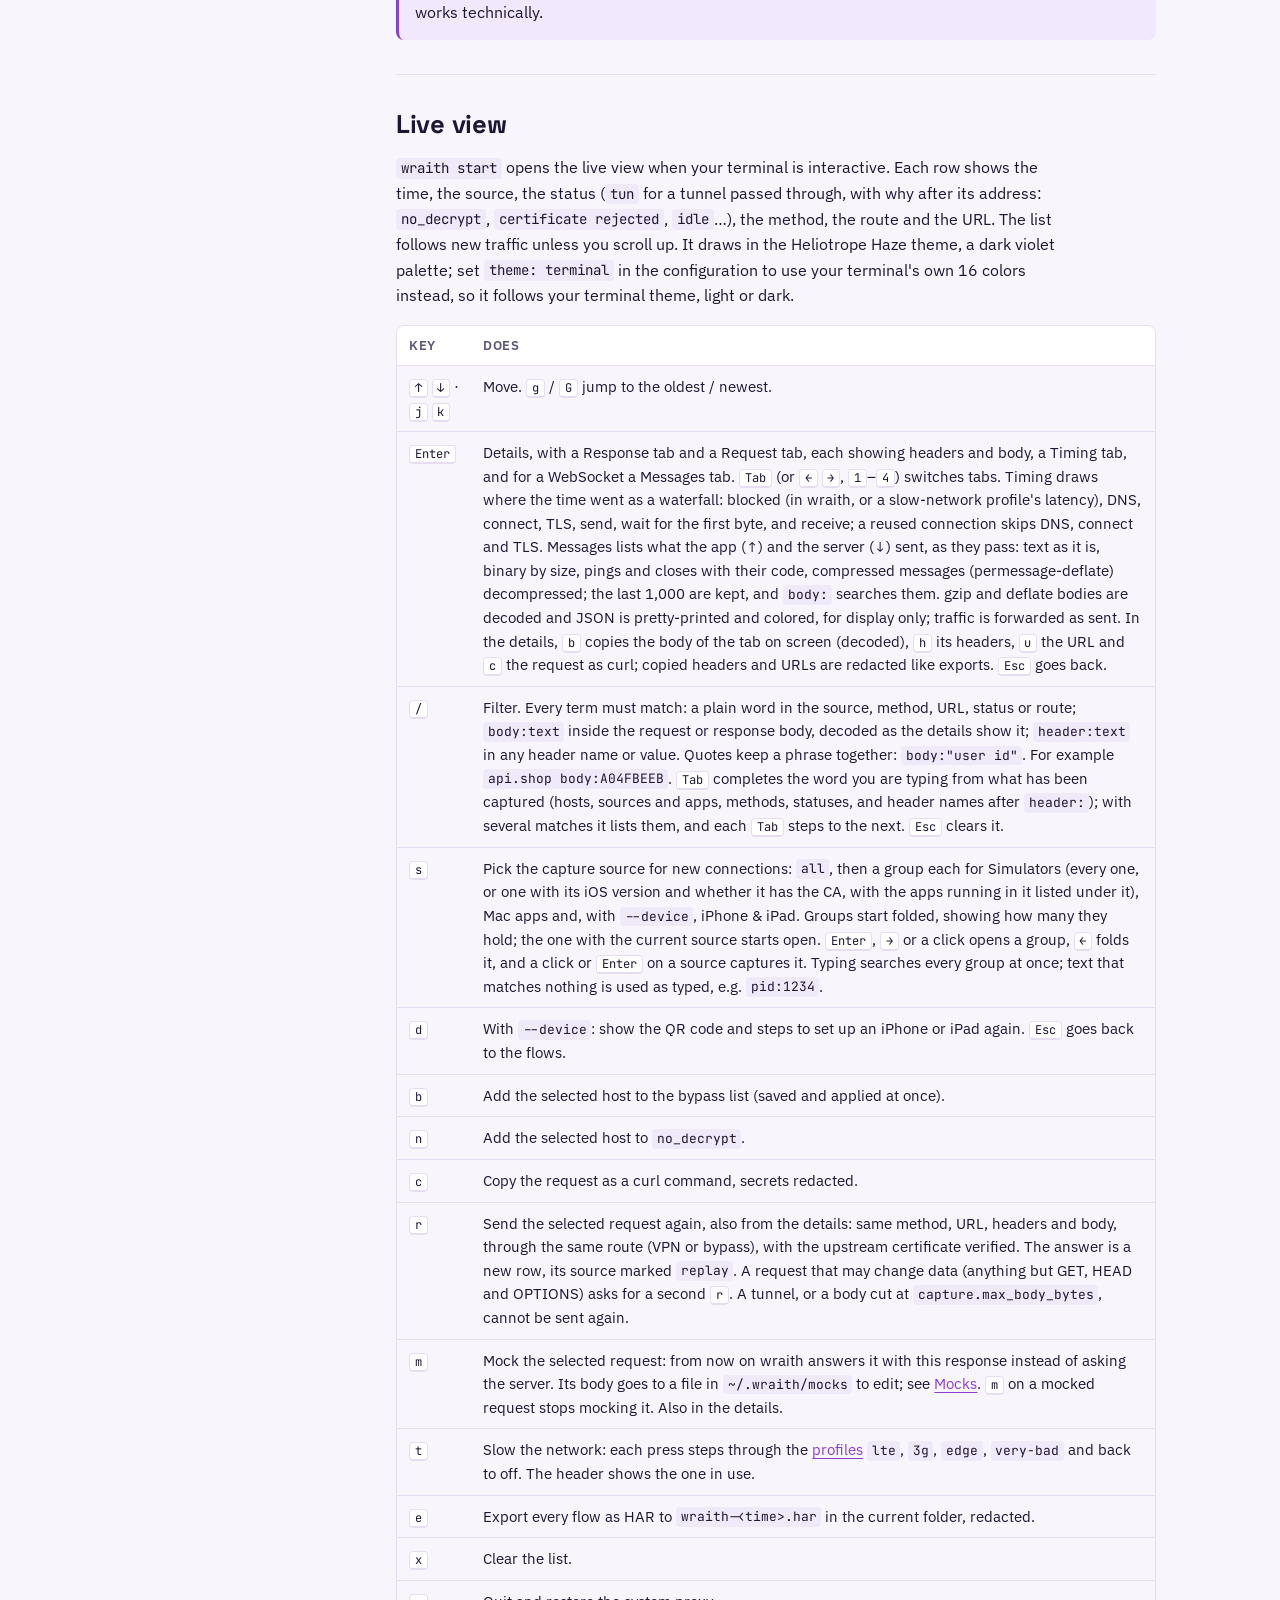
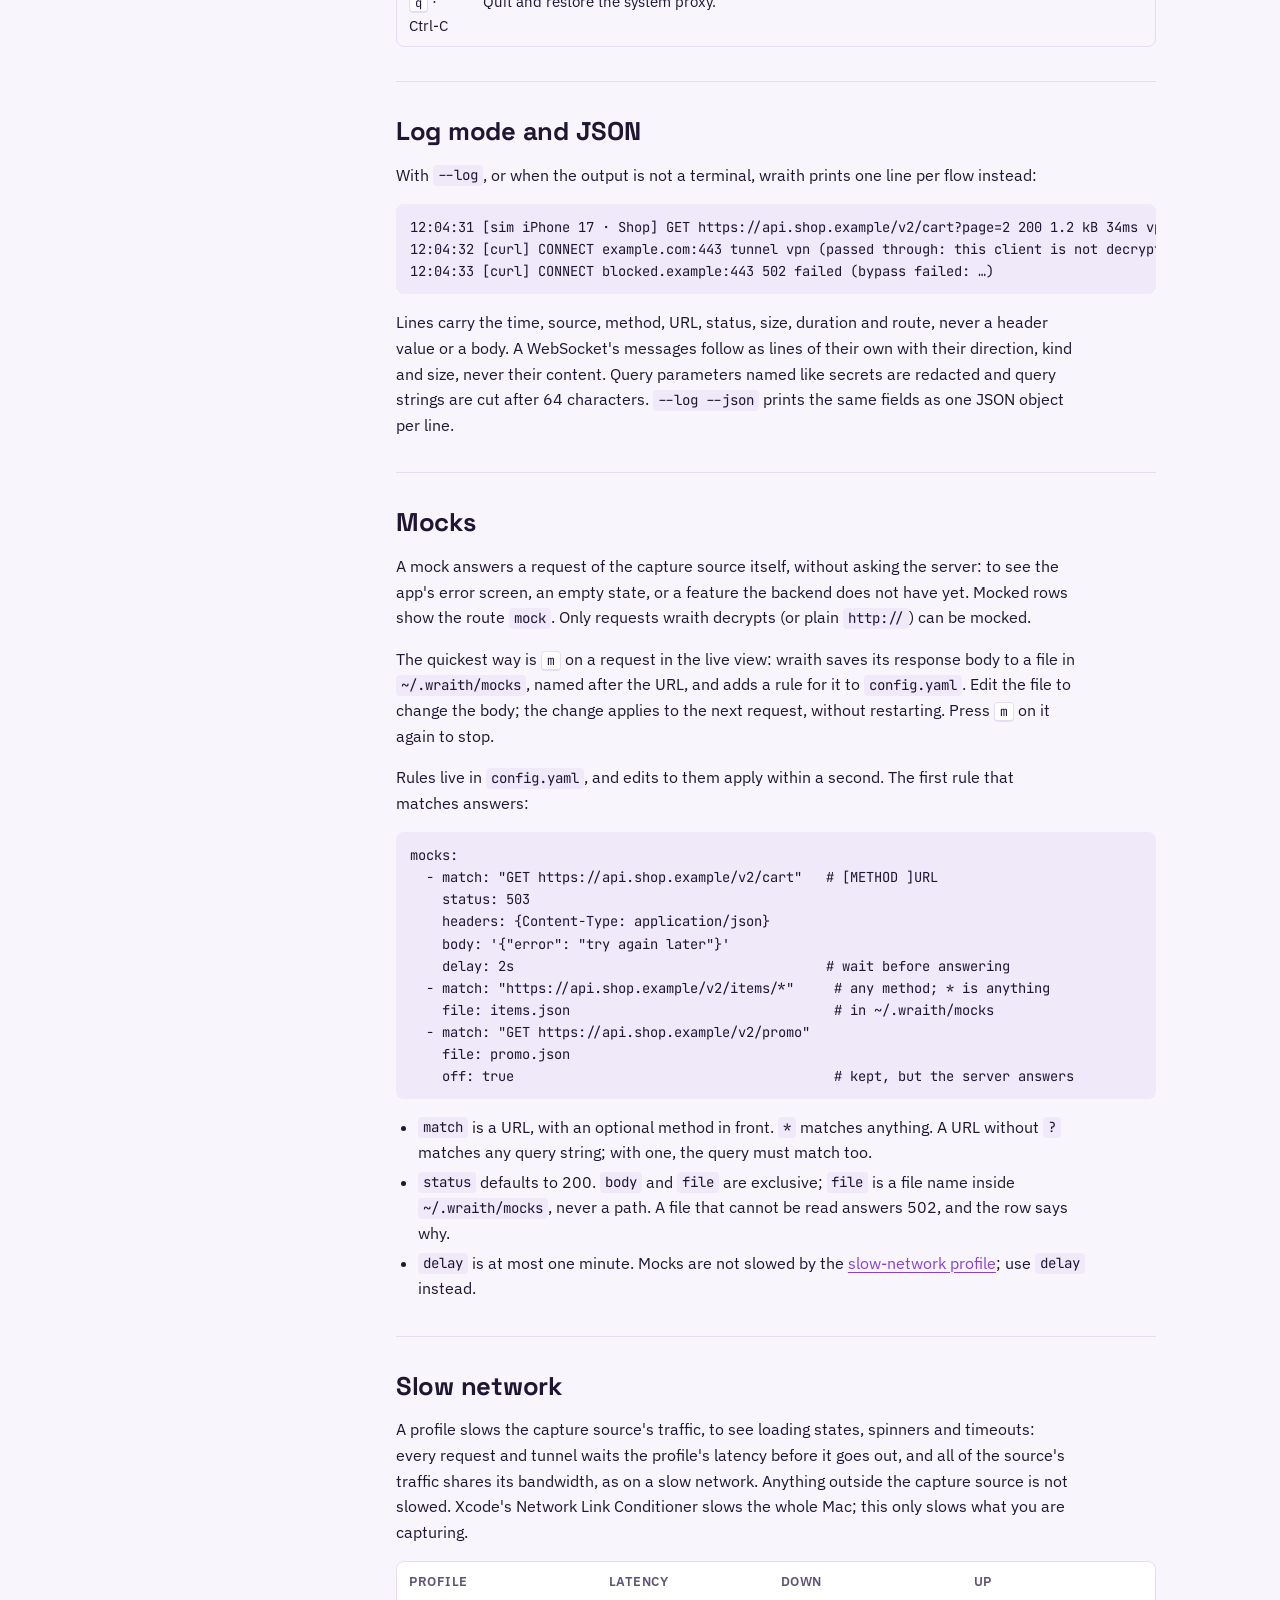
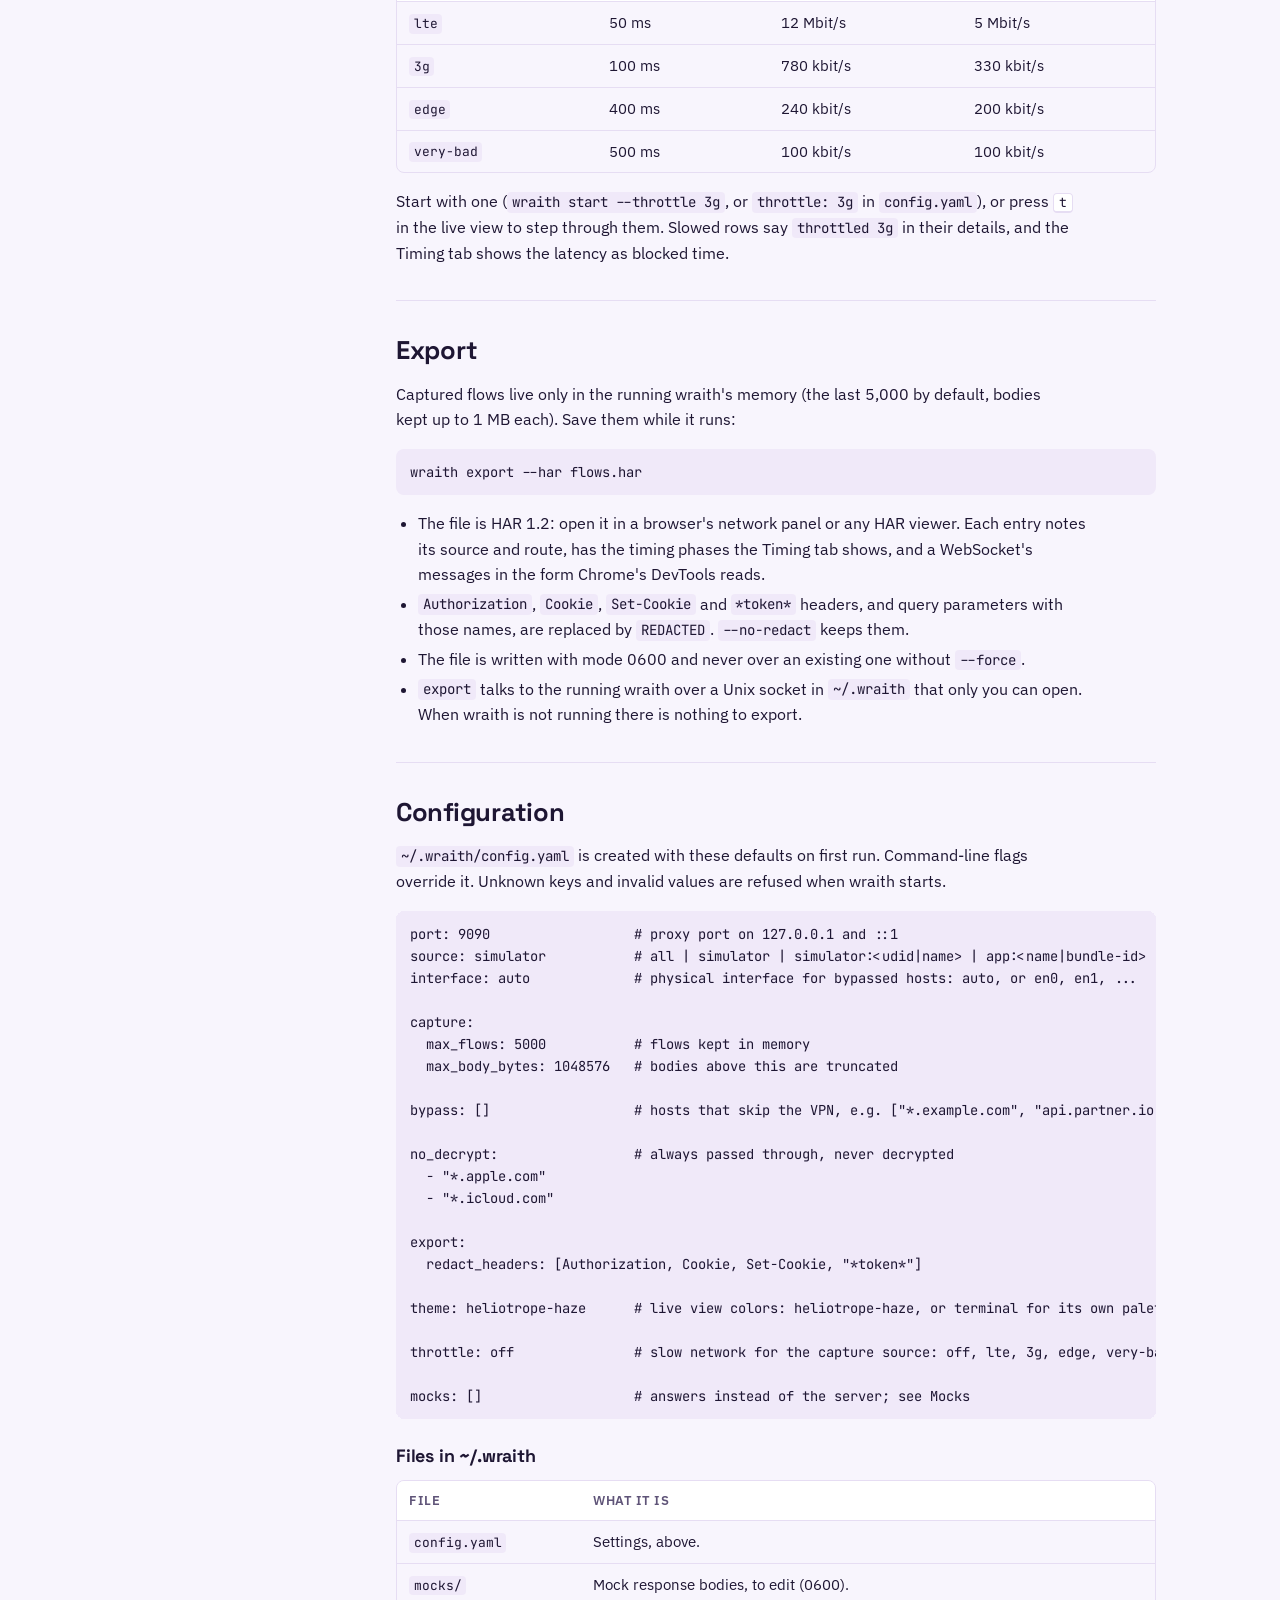
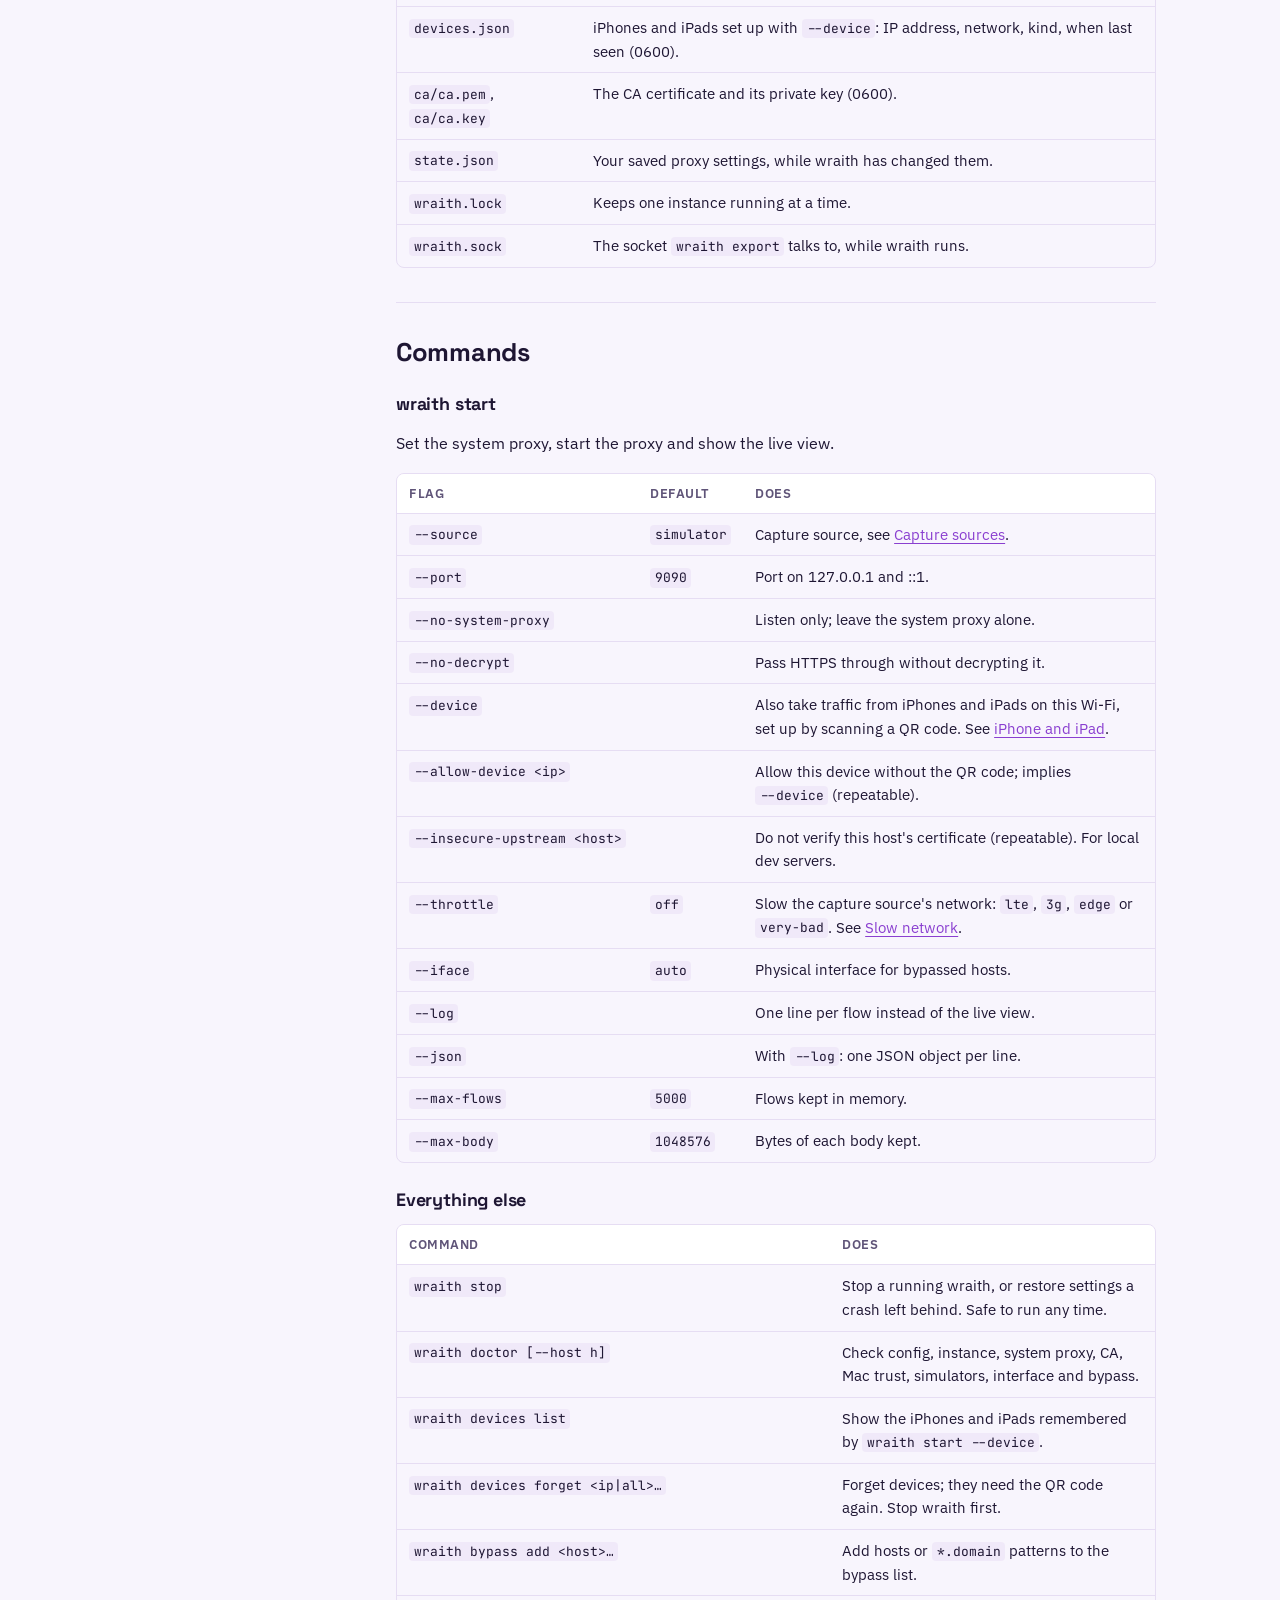
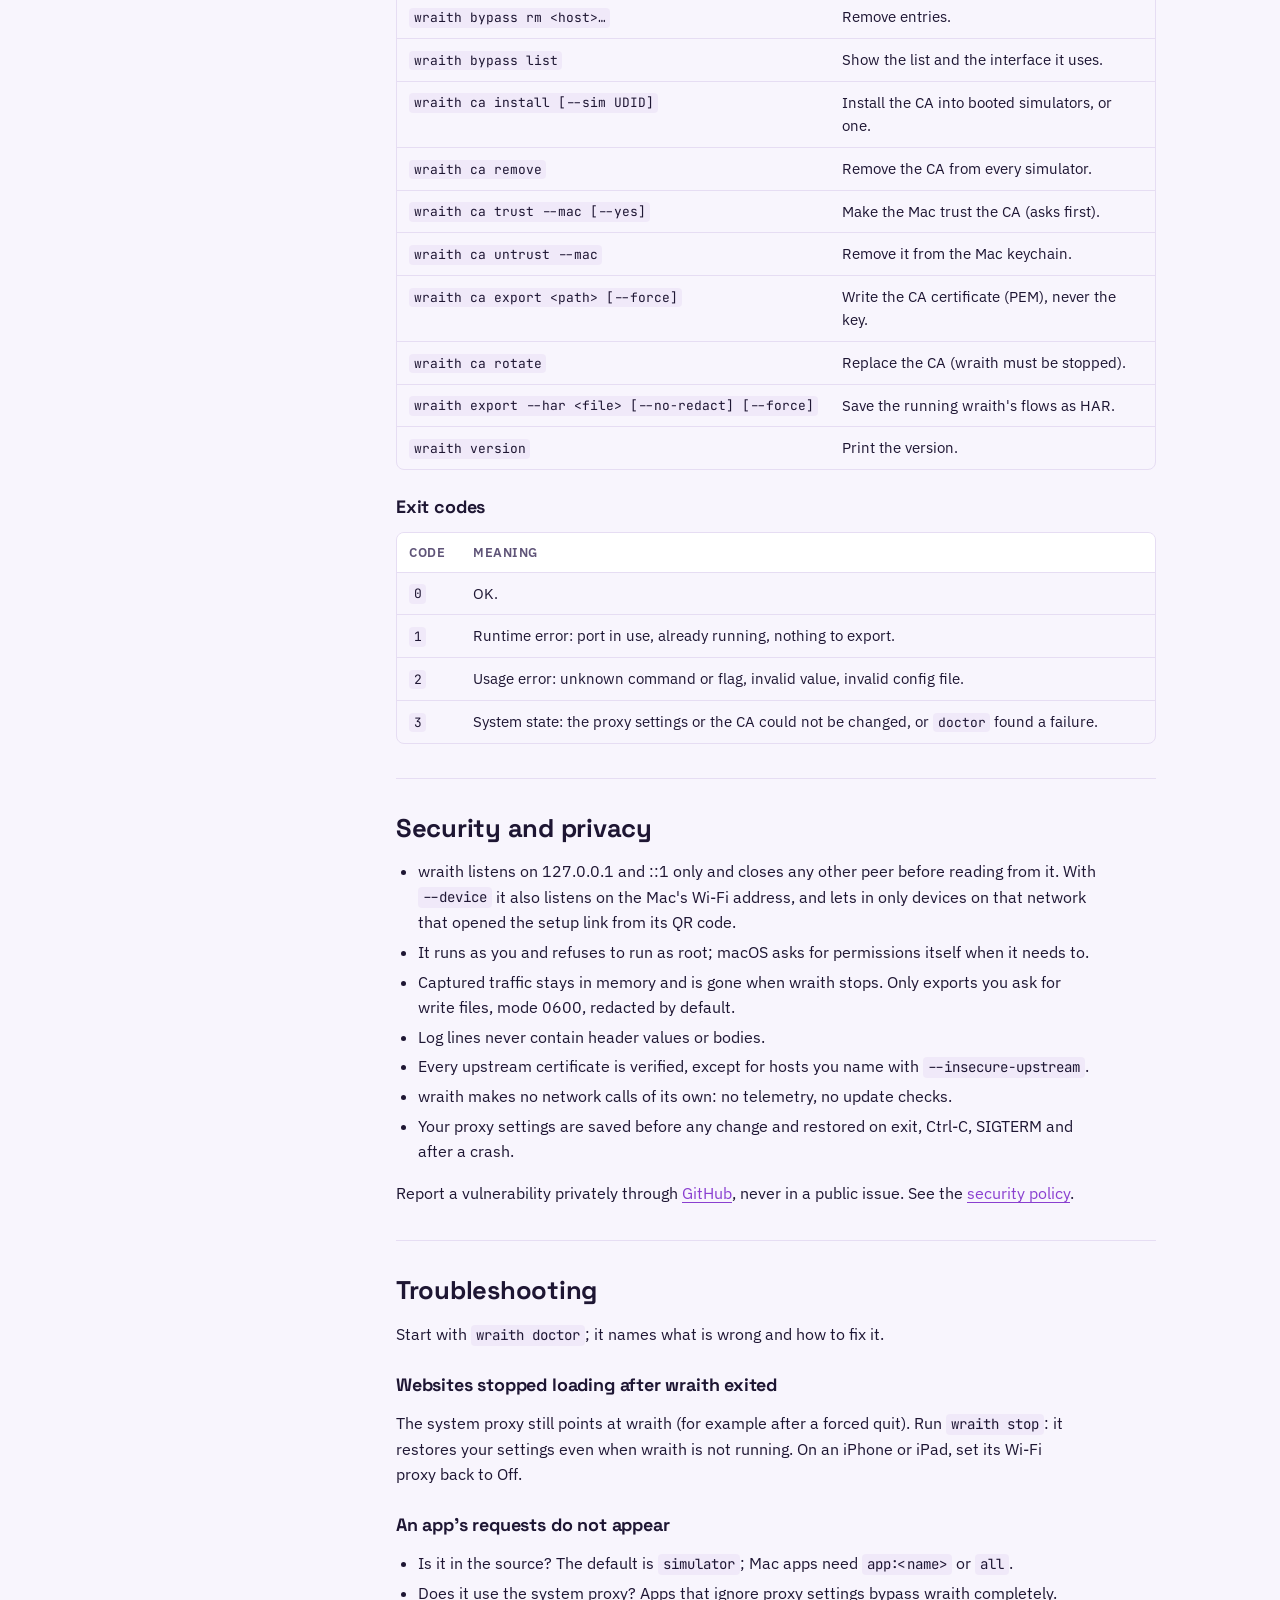
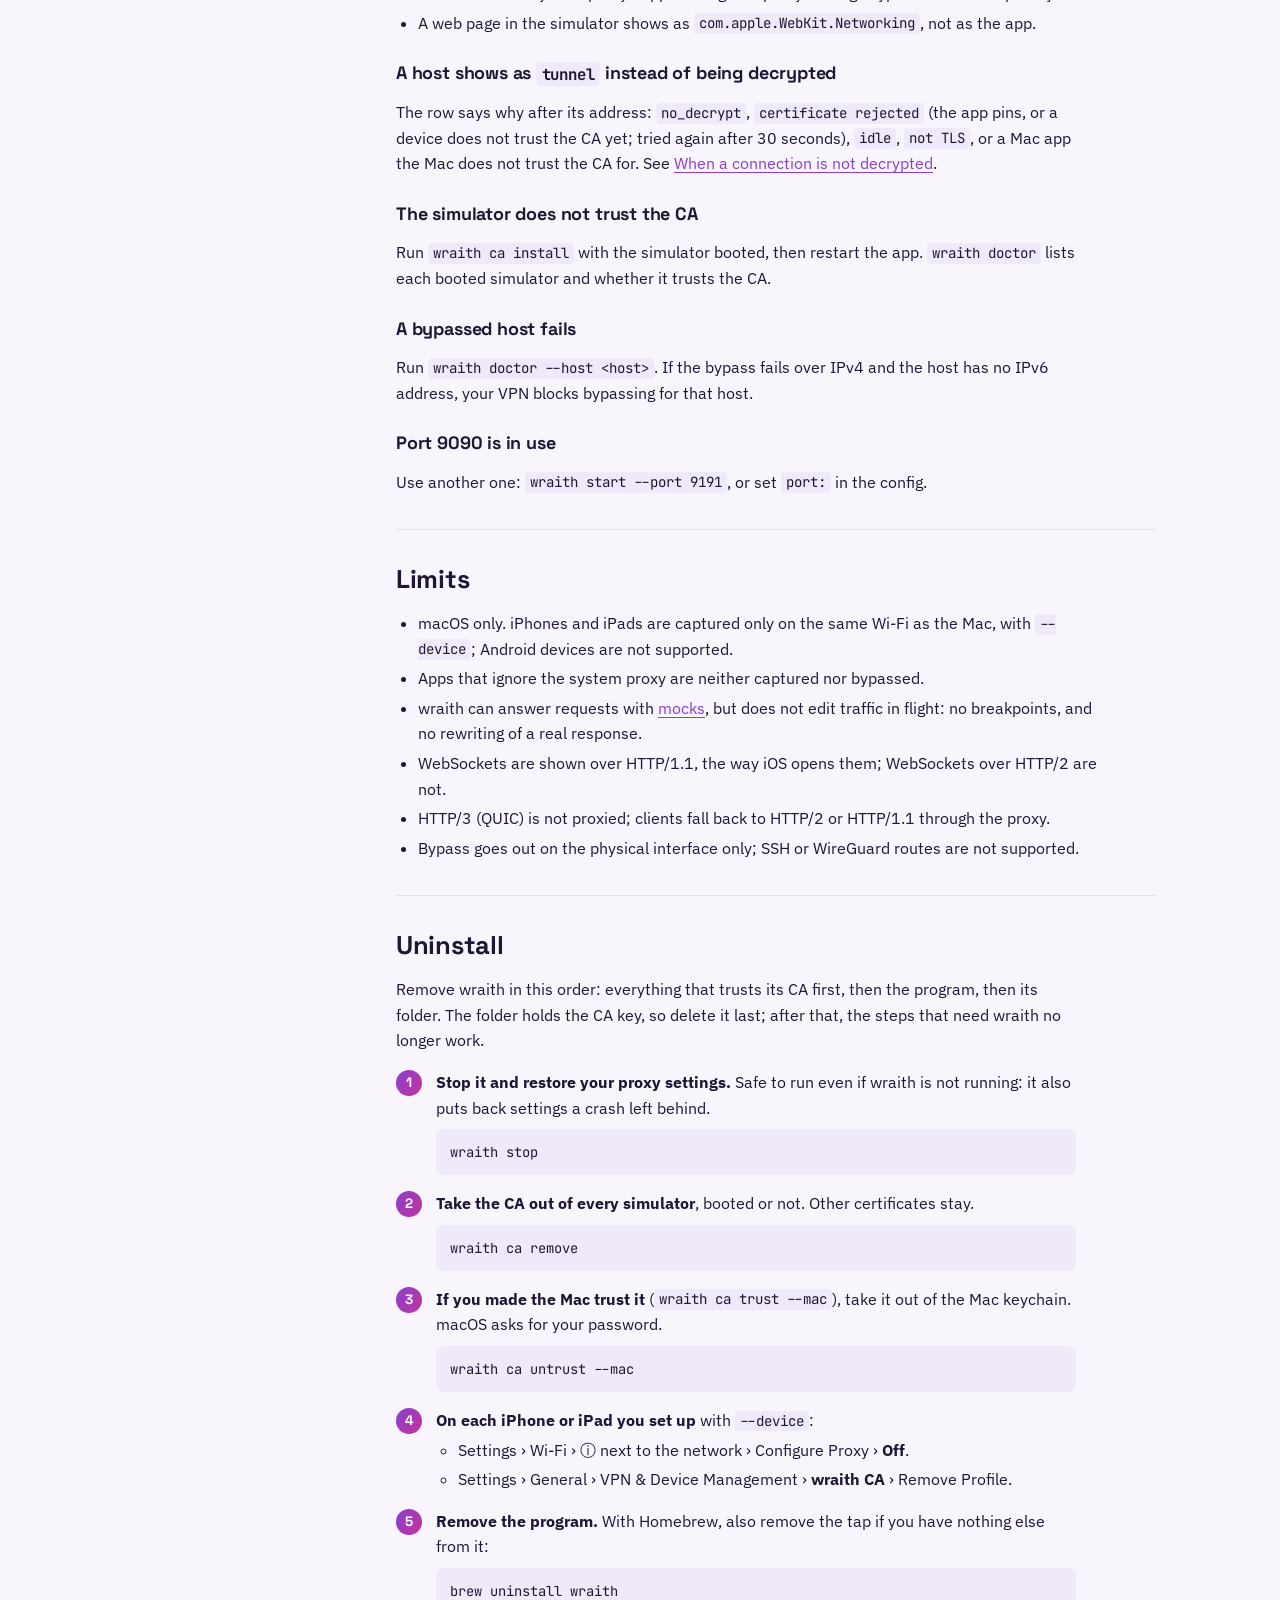
==== commit 47290053: "feat: mocks, slow-network profiles, timing and WebSocket messages Mocks (m): wraith answers a matchi" ====
--- a/site/docs/index.html
+++ b/site/docs/index.html
@@ -46,6 +46,8 @@
           <li><a href="#bypass">VPN bypass</a></li>
           <li><a href="#live-view">Live view</a></li>
           <li><a href="#log">Log mode and JSON</a></li>
+          <li><a href="#mocks">Mocks</a></li>
+          <li><a href="#slow-network">Slow network</a></li>
           <li><a href="#export">Export</a></li>
           <li><a href="#configuration">Configuration</a></li>
           <li><a href="#commands">Commands</a></li>
@@ -203,7 +205,7 @@
           <thead><tr><th>Key</th><th>Does</th></tr></thead>
           <tbody>
             <tr><td><kbd>↑</kbd> <kbd>↓</kbd> · <kbd>j</kbd> <kbd>k</kbd></td><td>Move. <kbd>g</kbd> / <kbd>G</kbd> jump to the oldest / newest.</td></tr>
-            <tr><td><kbd>Enter</kbd></td><td>Details, with a Response tab and a Request tab, each showing headers and body. <kbd>Tab</kbd> (or <kbd>←</kbd> <kbd>→</kbd>, <kbd>1</kbd> <kbd>2</kbd>) switches tabs. gzip and deflate bodies are decoded and JSON is pretty-printed and colored, for display only; traffic is forwarded as sent. In the details, <kbd>b</kbd> copies the body of the tab on screen (decoded), <kbd>h</kbd> its headers, <kbd>u</kbd> the URL and <kbd>c</kbd> the request as curl; copied headers and URLs are redacted like exports. <kbd>Esc</kbd> goes back.</td></tr>
+            <tr><td><kbd>Enter</kbd></td><td>Details, with a Response tab and a Request tab, each showing headers and body, a Timing tab, and for a WebSocket a Messages tab. <kbd>Tab</kbd> (or <kbd>←</kbd> <kbd>→</kbd>, <kbd>1</kbd>–<kbd>4</kbd>) switches tabs. Timing draws where the time went as a waterfall: blocked (in wraith, or a slow-network profile's latency), DNS, connect, TLS, send, wait for the first byte, and receive; a reused connection skips DNS, connect and TLS. Messages lists what the app (↑) and the server (↓) sent, as they pass: text as it is, binary by size, pings and closes with their code, compressed messages (permessage-deflate) decompressed; the last 1,000 are kept, and <code>body:</code> searches them. gzip and deflate bodies are decoded and JSON is pretty-printed and colored, for display only; traffic is forwarded as sent. In the details, <kbd>b</kbd> copies the body of the tab on screen (decoded), <kbd>h</kbd> its headers, <kbd>u</kbd> the URL and <kbd>c</kbd> the request as curl; copied headers and URLs are redacted like exports. <kbd>Esc</kbd> goes back.</td></tr>
             <tr><td><kbd>/</kbd></td><td>Filter. Every term must match: a plain word in the source, method, URL, status or route; <code>body:text</code> inside the request or response body, decoded as the details show it; <code>header:text</code> in any header name or value. Quotes keep a phrase together: <code>body:"user id"</code>. For example <code>api.shop body:A04FBEEB</code>. <kbd>Tab</kbd> completes the word you are typing from what has been captured (hosts, sources and apps, methods, statuses, and header names after <code>header:</code>); with several matches it lists them, and each <kbd>Tab</kbd> steps to the next. <kbd>Esc</kbd> clears it.</td></tr>
             <tr><td><kbd>s</kbd></td><td>Pick the capture source for new connections: <code>all</code>, then a group each for Simulators (every one, or one with its iOS version and whether it has the CA, with the apps running in it listed under it), Mac apps and, with <code>--device</code>, iPhone &amp; iPad. Groups start folded, showing how many they hold; the one with the current source starts open. <kbd>Enter</kbd>, <kbd>→</kbd> or a click opens a group, <kbd>←</kbd> folds it, and a click or <kbd>Enter</kbd> on a source captures it. Typing searches every group at once; text that matches nothing is used as typed, e.g. <code>pid:1234</code>.</td></tr>
             <tr><td><kbd>d</kbd></td><td>With <code>--device</code>: show the QR code and steps to set up an iPhone or iPad again. <kbd>Esc</kbd> goes back to the flows.</td></tr>
@@ -211,6 +213,8 @@
             <tr><td><kbd>n</kbd></td><td>Add the selected host to <code>no_decrypt</code>.</td></tr>
             <tr><td><kbd>c</kbd></td><td>Copy the request as a curl command, secrets redacted.</td></tr>
             <tr><td><kbd>r</kbd></td><td>Send the selected request again, also from the details: same method, URL, headers and body, through the same route (VPN or bypass), with the upstream certificate verified. The answer is a new row, its source marked <code>replay</code>. A request that may change data (anything but GET, HEAD and OPTIONS) asks for a second <kbd>r</kbd>. A tunnel, or a body cut at <code>capture.max_body_bytes</code>, cannot be sent again.</td></tr>
+            <tr><td><kbd>m</kbd></td><td>Mock the selected request: from now on wraith answers it with this response instead of asking the server. Its body goes to a file in <code>~/.wraith/mocks</code> to edit; see <a href="#mocks">Mocks</a>. <kbd>m</kbd> on a mocked request stops mocking it. Also in the details.</td></tr>
+            <tr><td><kbd>t</kbd></td><td>Slow the network: each press steps through the <a href="#slow-network">profiles</a> <code>lte</code>, <code>3g</code>, <code>edge</code>, <code>very-bad</code> and back to off. The header shows the one in use.</td></tr>
             <tr><td><kbd>e</kbd></td><td>Export every flow as HAR to <code>wraith-&lt;time&gt;.har</code> in the current folder, redacted.</td></tr>
             <tr><td><kbd>x</kbd></td><td>Clear the list.</td></tr>
             <tr><td><kbd>q</kbd> · Ctrl-C</td><td>Quit and restore the system proxy.</td></tr>
@@ -224,7 +228,45 @@
         <pre class="block">12:04:31 [sim iPhone 17 · Shop] GET https://api.shop.example/v2/cart?page=2 200 1.2 kB 34ms vpn
 12:04:32 [curl] CONNECT example.com:443 tunnel vpn (passed through: this client is not decrypted …)
 12:04:33 [curl] CONNECT blocked.example:443 502 failed (bypass failed: …)</pre>
-        <p>Lines carry the time, source, method, URL, status, size, duration and route, never a header value or a body. Query parameters named like secrets are redacted and query strings are cut after 64 characters. <code>--log --json</code> prints the same fields as one JSON object per line.</p>
+        <p>Lines carry the time, source, method, URL, status, size, duration and route, never a header value or a body. A WebSocket's messages follow as lines of their own with their direction, kind and size, never their content. Query parameters named like secrets are redacted and query strings are cut after 64 characters. <code>--log --json</code> prints the same fields as one JSON object per line.</p>
+      </section>
+
+      <section id="mocks">
+        <h2>Mocks</h2>
+        <p>A mock answers a request of the capture source itself, without asking the server: to see the app's error screen, an empty state, or a feature the backend does not have yet. Mocked rows show the route <code>mock</code>. Only requests wraith decrypts (or plain <code>http://</code>) can be mocked.</p>
+        <p>The quickest way is <kbd>m</kbd> on a request in the live view: wraith saves its response body to a file in <code>~/.wraith/mocks</code>, named after the URL, and adds a rule for it to <code>config.yaml</code>. Edit the file to change the body; the change applies to the next request, without restarting. Press <kbd>m</kbd> on it again to stop.</p>
+        <p>Rules live in <code>config.yaml</code>, and edits to them apply within a second. The first rule that matches answers:</p>
+        <pre class="block">mocks:
+  - match: "GET https://api.shop.example/v2/cart"   # [METHOD ]URL
+    status: 503
+    headers: {Content-Type: application/json}
+    body: '{"error": "try again later"}'
+    delay: 2s                                       # wait before answering
+  - match: "https://api.shop.example/v2/items/*"     # any method; * is anything
+    file: items.json                                 # in ~/.wraith/mocks
+  - match: "GET https://api.shop.example/v2/promo"
+    file: promo.json
+    off: true                                        # kept, but the server answers</pre>
+        <ul>
+          <li><code>match</code> is a URL, with an optional method in front. <code>*</code> matches anything. A URL without <code>?</code> matches any query string; with one, the query must match too.</li>
+          <li><code>status</code> defaults to 200. <code>body</code> and <code>file</code> are exclusive; <code>file</code> is a file name inside <code>~/.wraith/mocks</code>, never a path. A file that cannot be read answers 502, and the row says why.</li>
+          <li><code>delay</code> is at most one minute. Mocks are not slowed by the <a href="#slow-network">slow-network profile</a>; use <code>delay</code> instead.</li>
+        </ul>
+      </section>
+
+      <section id="slow-network">
+        <h2>Slow network</h2>
+        <p>A profile slows the capture source's traffic, to see loading states, spinners and timeouts: every request and tunnel waits the profile's latency before it goes out, and all of the source's traffic shares its bandwidth, as on a slow network. Anything outside the capture source is not slowed. Xcode's Network Link Conditioner slows the whole Mac; this only slows what you are capturing.</p>
+        <div class="table-wrap"><table>
+          <thead><tr><th>Profile</th><th>Latency</th><th>Down</th><th>Up</th></tr></thead>
+          <tbody>
+            <tr><td><code>lte</code></td><td>50 ms</td><td>12 Mbit/s</td><td>5 Mbit/s</td></tr>
+            <tr><td><code>3g</code></td><td>100 ms</td><td>780 kbit/s</td><td>330 kbit/s</td></tr>
+            <tr><td><code>edge</code></td><td>400 ms</td><td>240 kbit/s</td><td>200 kbit/s</td></tr>
+            <tr><td><code>very-bad</code></td><td>500 ms</td><td>100 kbit/s</td><td>100 kbit/s</td></tr>
+          </tbody>
+        </table></div>
+        <p>Start with one (<code>wraith start --throttle 3g</code>, or <code>throttle: 3g</code> in <code>config.yaml</code>), or press <kbd>t</kbd> in the live view to step through them. Slowed rows say <code>throttled 3g</code> in their details, and the Timing tab shows the latency as blocked time.</p>
       </section>
 
       <section id="export">
@@ -232,7 +274,7 @@
         <p>Captured flows live only in the running wraith's memory (the last 5,000 by default, bodies kept up to 1 MB each). Save them while it runs:</p>
         <pre class="block">wraith export --har flows.har</pre>
         <ul>
-          <li>The file is HAR 1.2: open it in a browser's network panel or any HAR viewer. Each entry notes its source and route.</li>
+          <li>The file is HAR 1.2: open it in a browser's network panel or any HAR viewer. Each entry notes its source and route, has the timing phases the Timing tab shows, and a WebSocket's messages in the form Chrome's DevTools reads.</li>
           <li><code>Authorization</code>, <code>Cookie</code>, <code>Set-Cookie</code> and <code>*token*</code> headers, and query parameters with those names, are replaced by <code>REDACTED</code>. <code>--no-redact</code> keeps them.</li>
           <li>The file is written with mode 0600 and never over an existing one without <code>--force</code>.</li>
           <li><code>export</code> talks to the running wraith over a Unix socket in <code>~/.wraith</code> that only you can open. When wraith is not running there is nothing to export.</li>
@@ -259,12 +301,17 @@
 export:
   redact_headers: [Authorization, Cookie, Set-Cookie, "*token*"]
 
-theme: heliotrope-haze      # live view colors: heliotrope-haze, or terminal for its own palette</pre>
+theme: heliotrope-haze      # live view colors: heliotrope-haze, or terminal for its own palette
+
+throttle: off               # slow network for the capture source: off, lte, 3g, edge, very-bad
+
+mocks: []                   # answers instead of the server; see Mocks</pre>
         <h3>Files in ~/.wraith</h3>
         <div class="table-wrap"><table>
           <thead><tr><th>File</th><th>What it is</th></tr></thead>
           <tbody>
             <tr><td><code>config.yaml</code></td><td>Settings, above.</td></tr>
+            <tr><td><code>mocks/</code></td><td>Mock response bodies, to edit (0600).</td></tr>
             <tr><td><code>devices.json</code></td><td>iPhones and iPads set up with <code>--device</code>: IP address, network, kind, when last seen (0600).</td></tr>
             <tr><td><code>ca/ca.pem</code>, <code>ca/ca.key</code></td><td>The CA certificate and its private key (0600).</td></tr>
             <tr><td><code>state.json</code></td><td>Your saved proxy settings, while wraith has changed them.</td></tr>
@@ -288,6 +335,7 @@
             <tr><td><code>--device</code></td><td></td><td>Also take traffic from iPhones and iPads on this Wi-Fi, set up by scanning a QR code. See <a href="#devices">iPhone and iPad</a>.</td></tr>
             <tr><td><code>--allow-device &lt;ip&gt;</code></td><td></td><td>Allow this device without the QR code; implies <code>--device</code> (repeatable).</td></tr>
             <tr><td><code>--insecure-upstream &lt;host&gt;</code></td><td></td><td>Do not verify this host's certificate (repeatable). For local dev servers.</td></tr>
+            <tr><td><code>--throttle</code></td><td><code>off</code></td><td>Slow the capture source's network: <code>lte</code>, <code>3g</code>, <code>edge</code> or <code>very-bad</code>. See <a href="#slow-network">Slow network</a>.</td></tr>
             <tr><td><code>--iface</code></td><td><code>auto</code></td><td>Physical interface for bypassed hosts.</td></tr>
             <tr><td><code>--log</code></td><td></td><td>One line per flow instead of the live view.</td></tr>
             <tr><td><code>--json</code></td><td></td><td>With <code>--log</code>: one JSON object per line.</td></tr>
@@ -368,7 +416,8 @@
         <ul>
           <li>macOS only. iPhones and iPads are captured only on the same Wi-Fi as the Mac, with <code>--device</code>; Android devices are not supported.</li>
           <li>Apps that ignore the system proxy are neither captured nor bypassed.</li>
-          <li>wraith shows traffic and can send a captured request again as it was; it does not edit traffic (no breakpoints, rewrites or map-local).</li>
+          <li>wraith can answer requests with <a href="#mocks">mocks</a>, but does not edit traffic in flight: no breakpoints, and no rewriting of a real response.</li>
+          <li>WebSockets are shown over HTTP/1.1, the way iOS opens them; WebSockets over HTTP/2 are not.</li>
           <li>HTTP/3 (QUIC) is not proxied; clients fall back to HTTP/2 or HTTP/1.1 through the proxy.</li>
           <li>Bypass goes out on the physical interface only; SSH or WireGuard routes are not supported.</li>
         </ul>
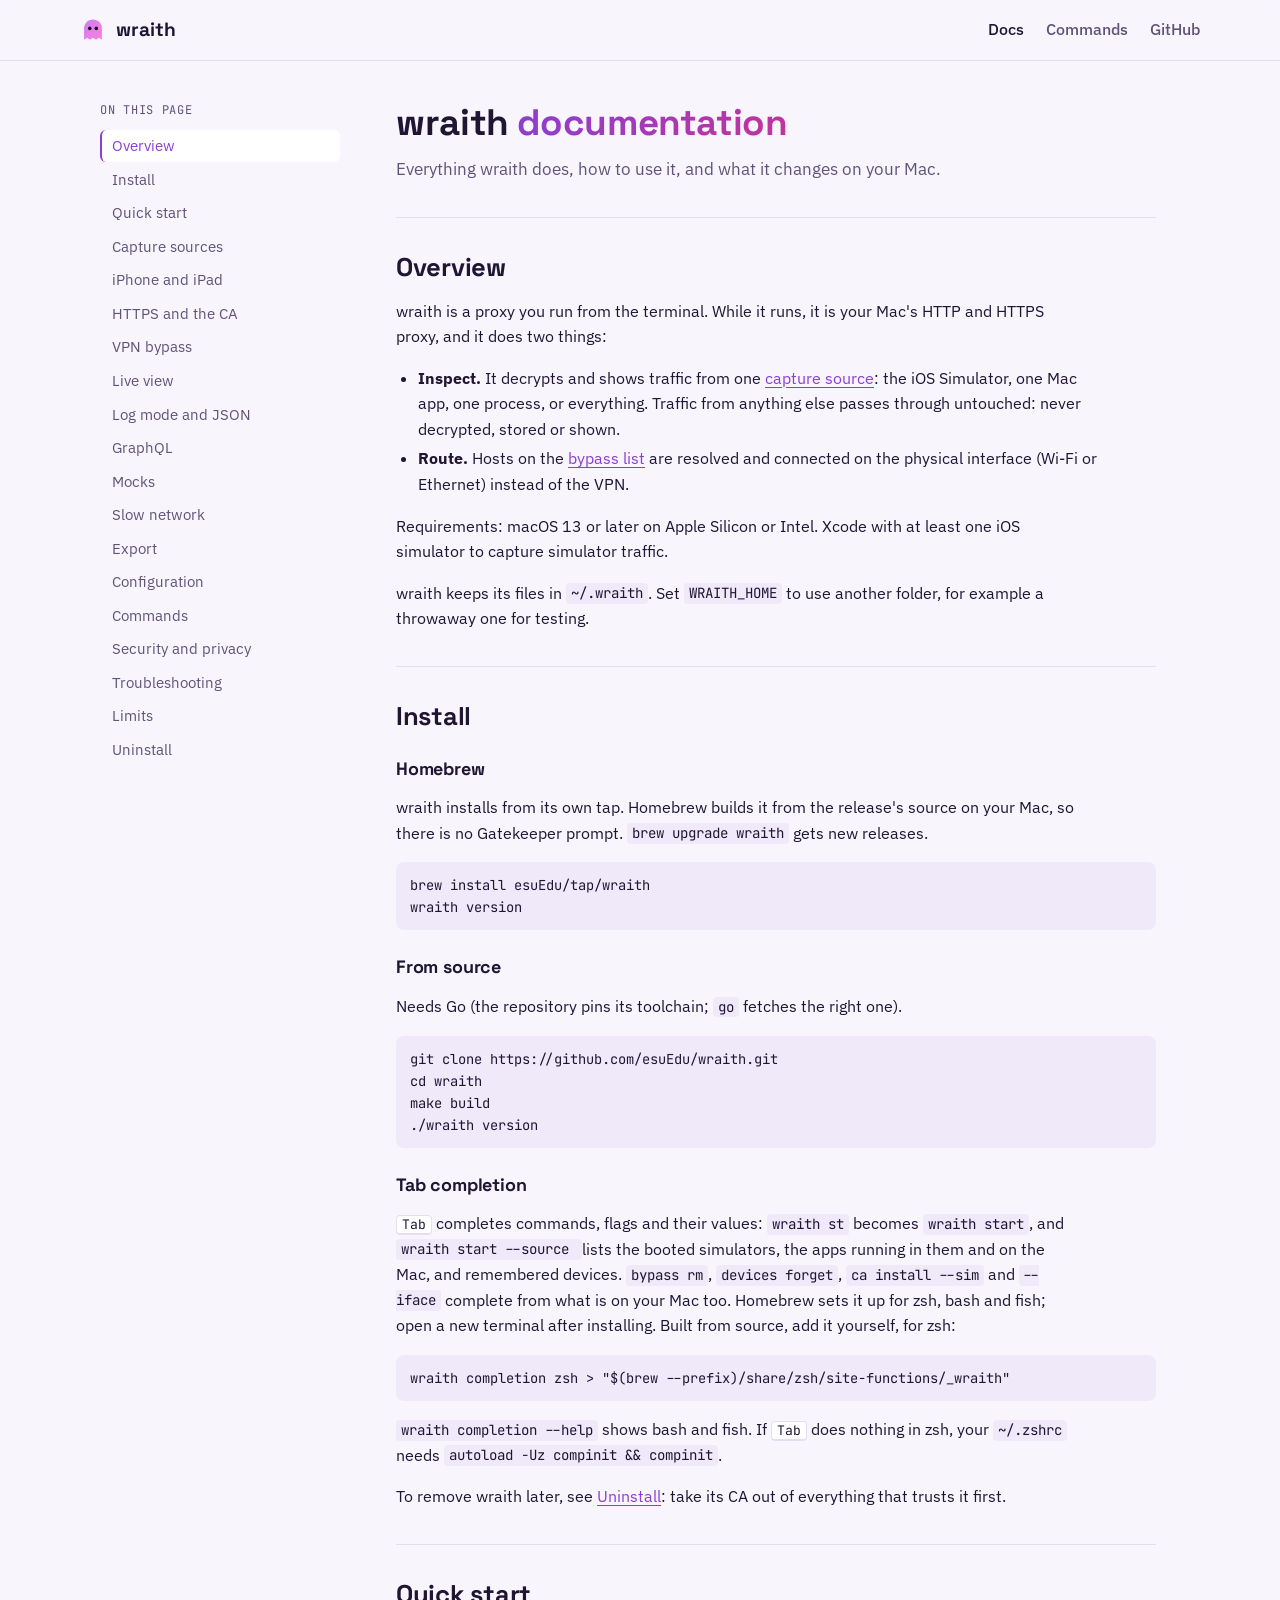
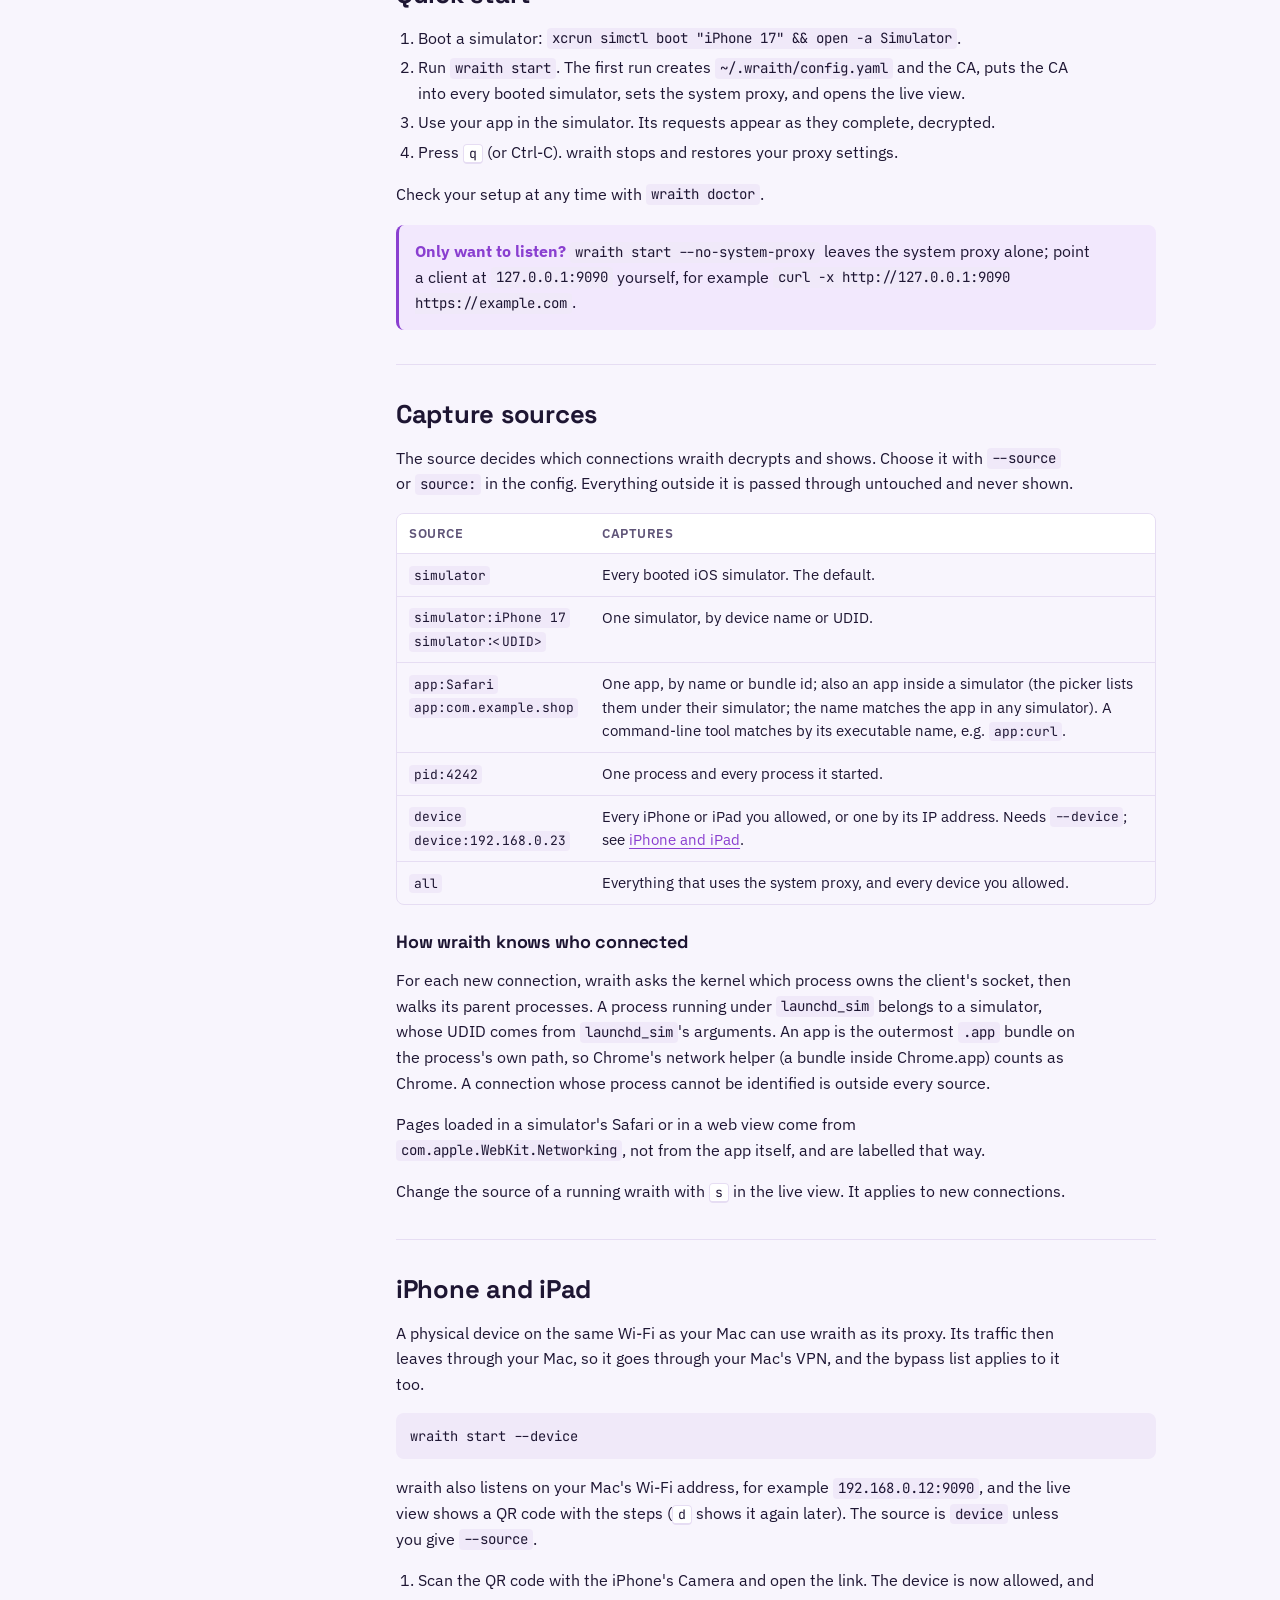
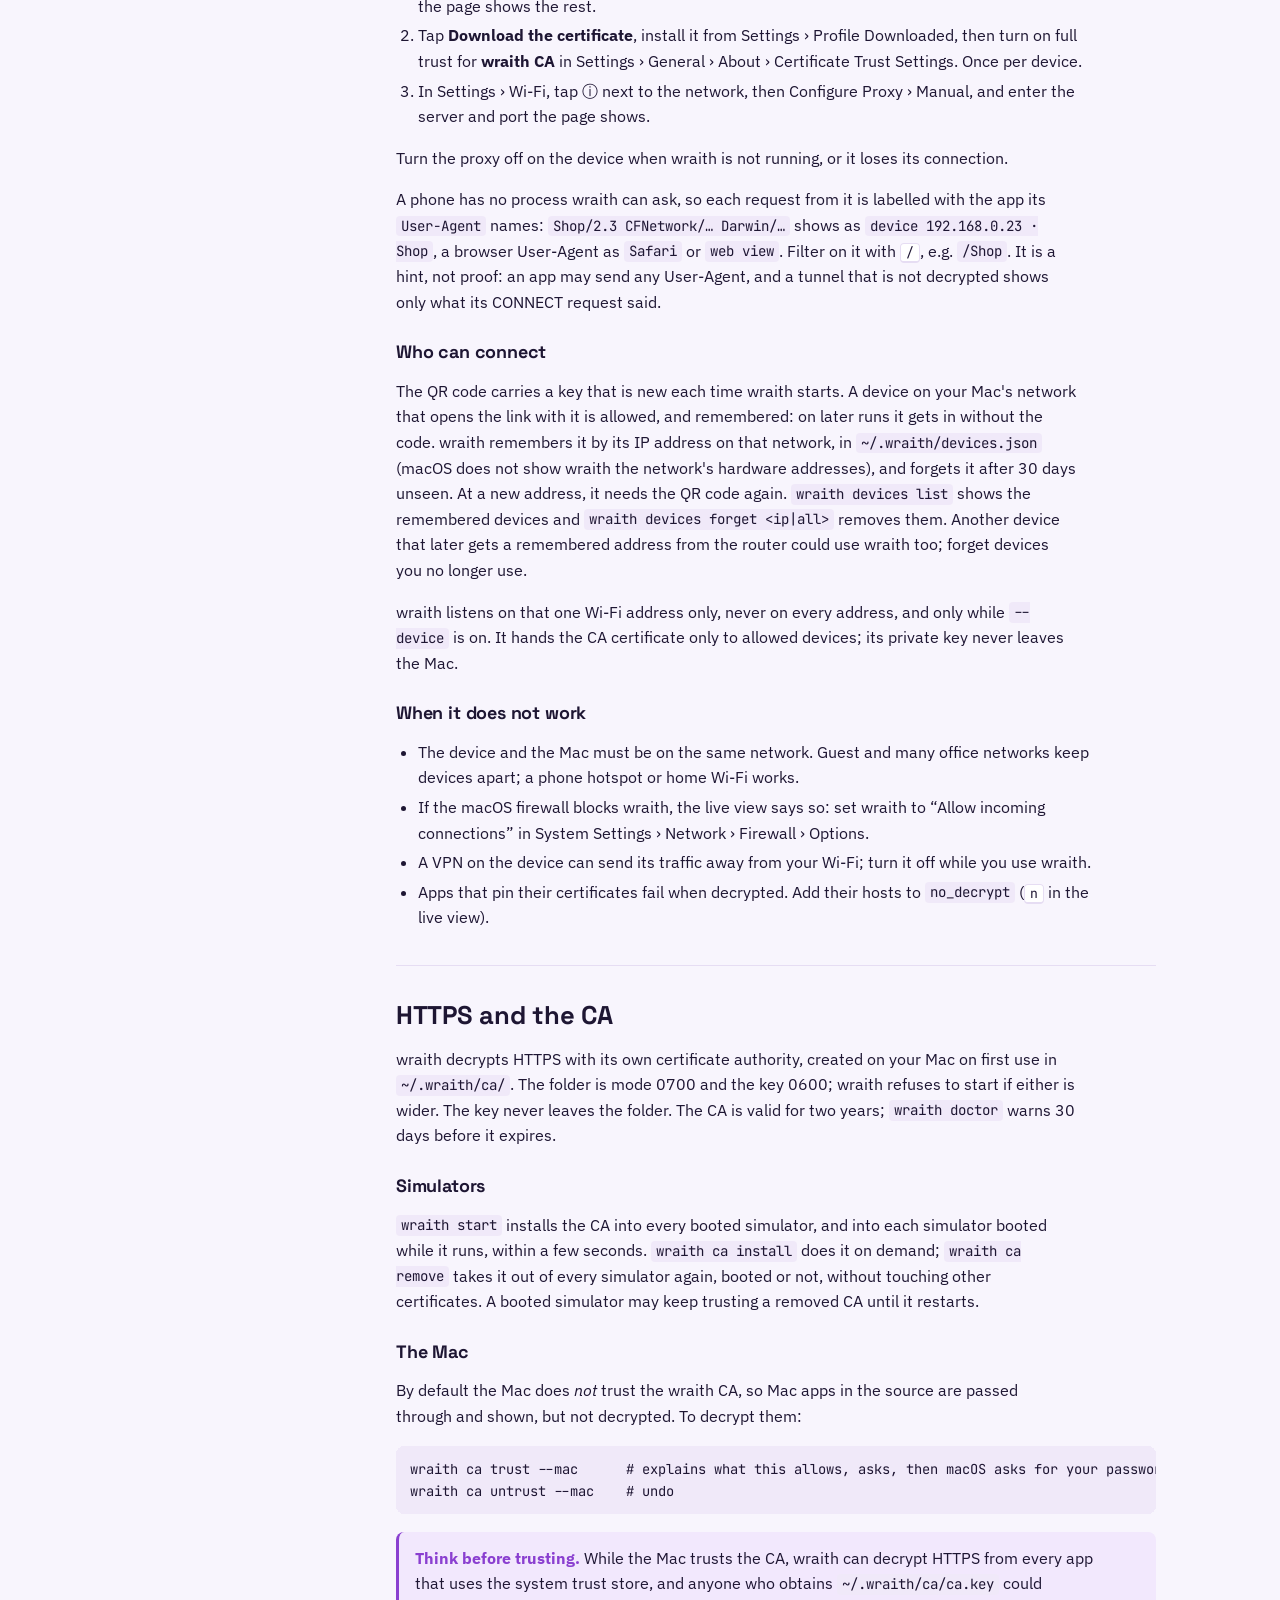
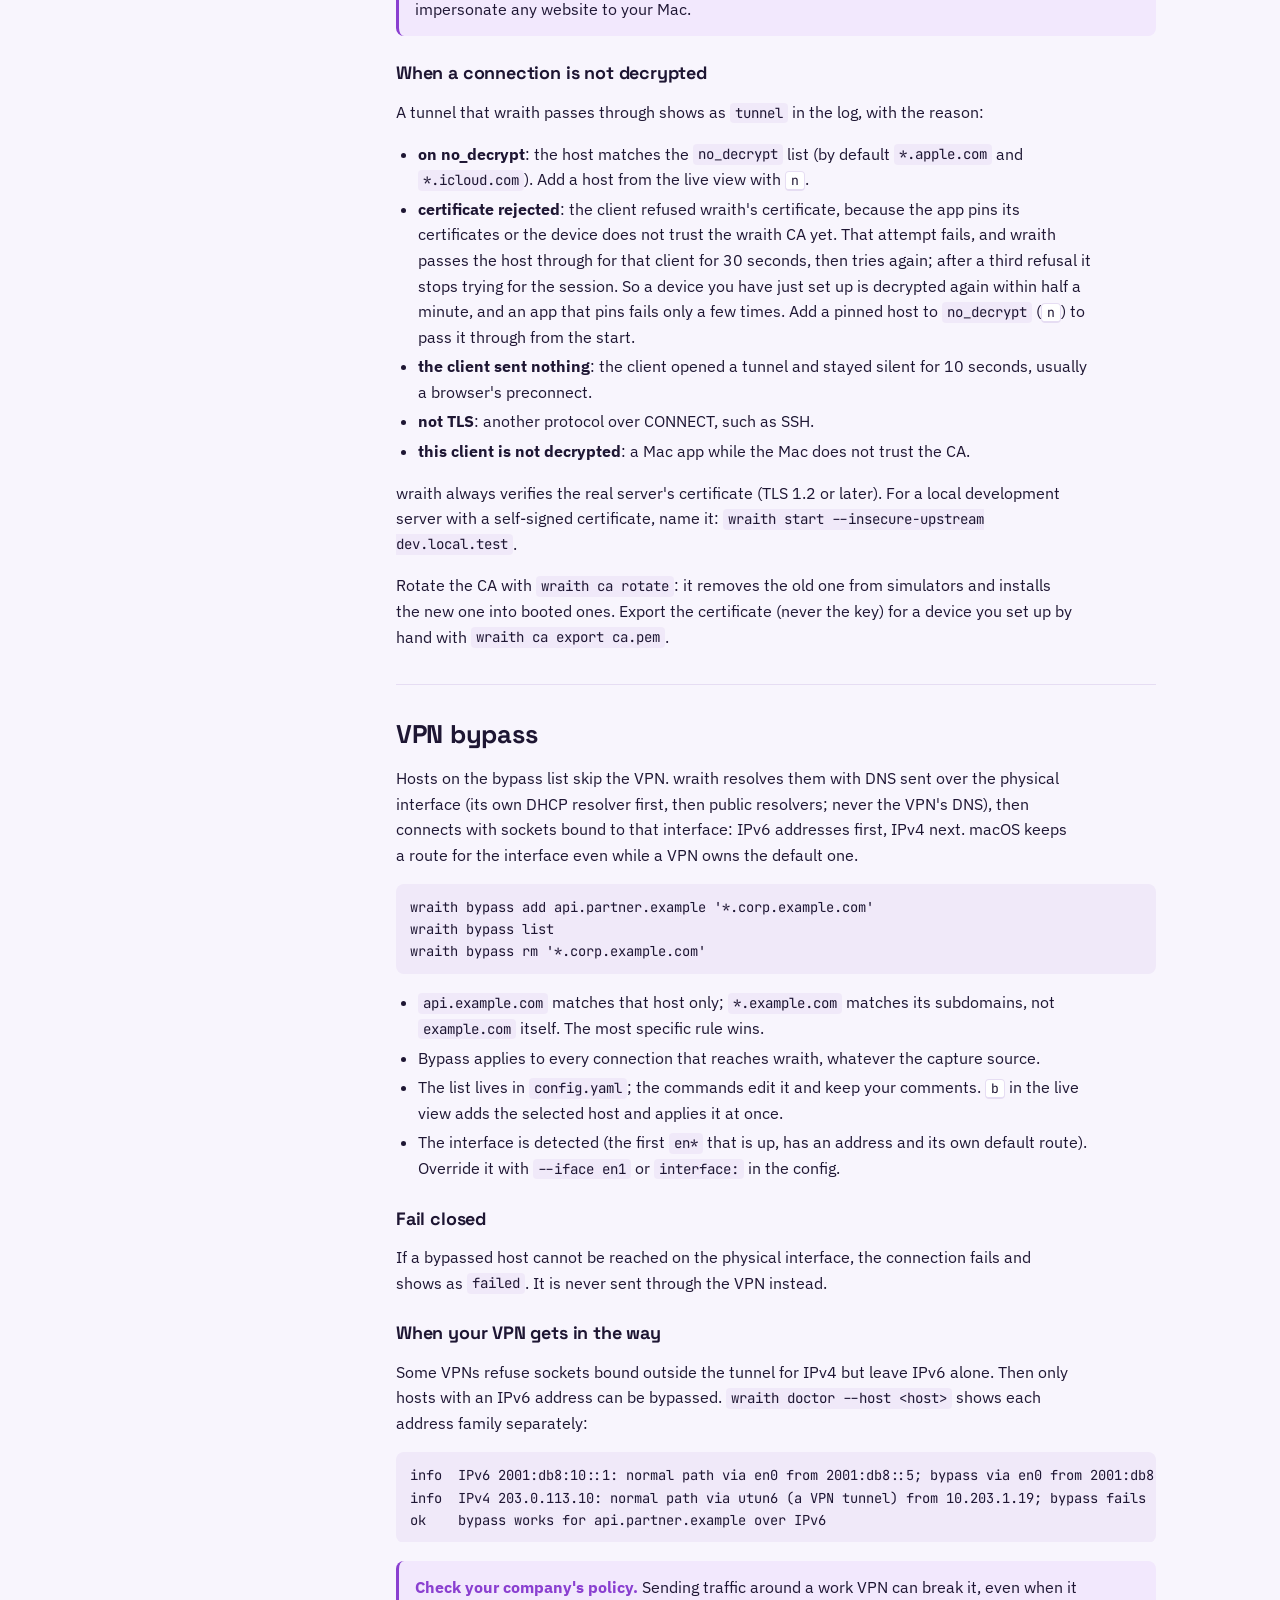
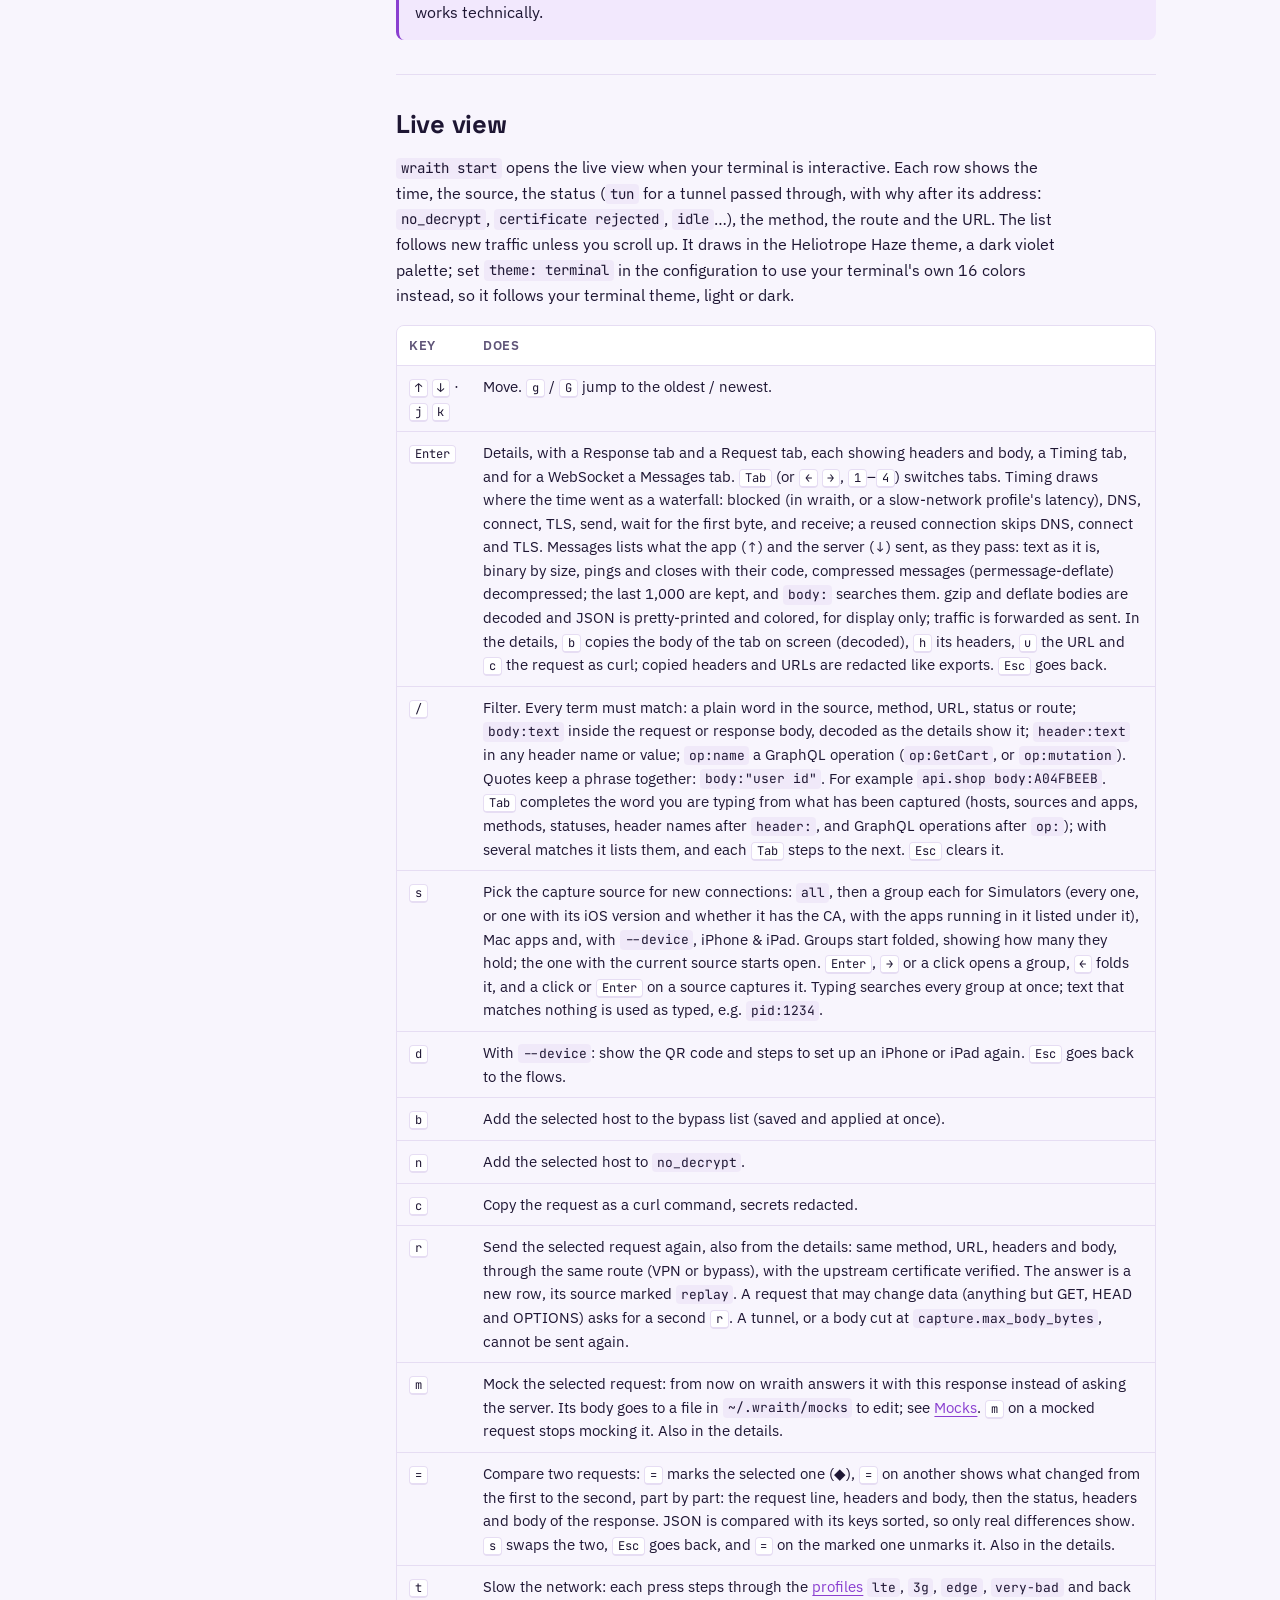
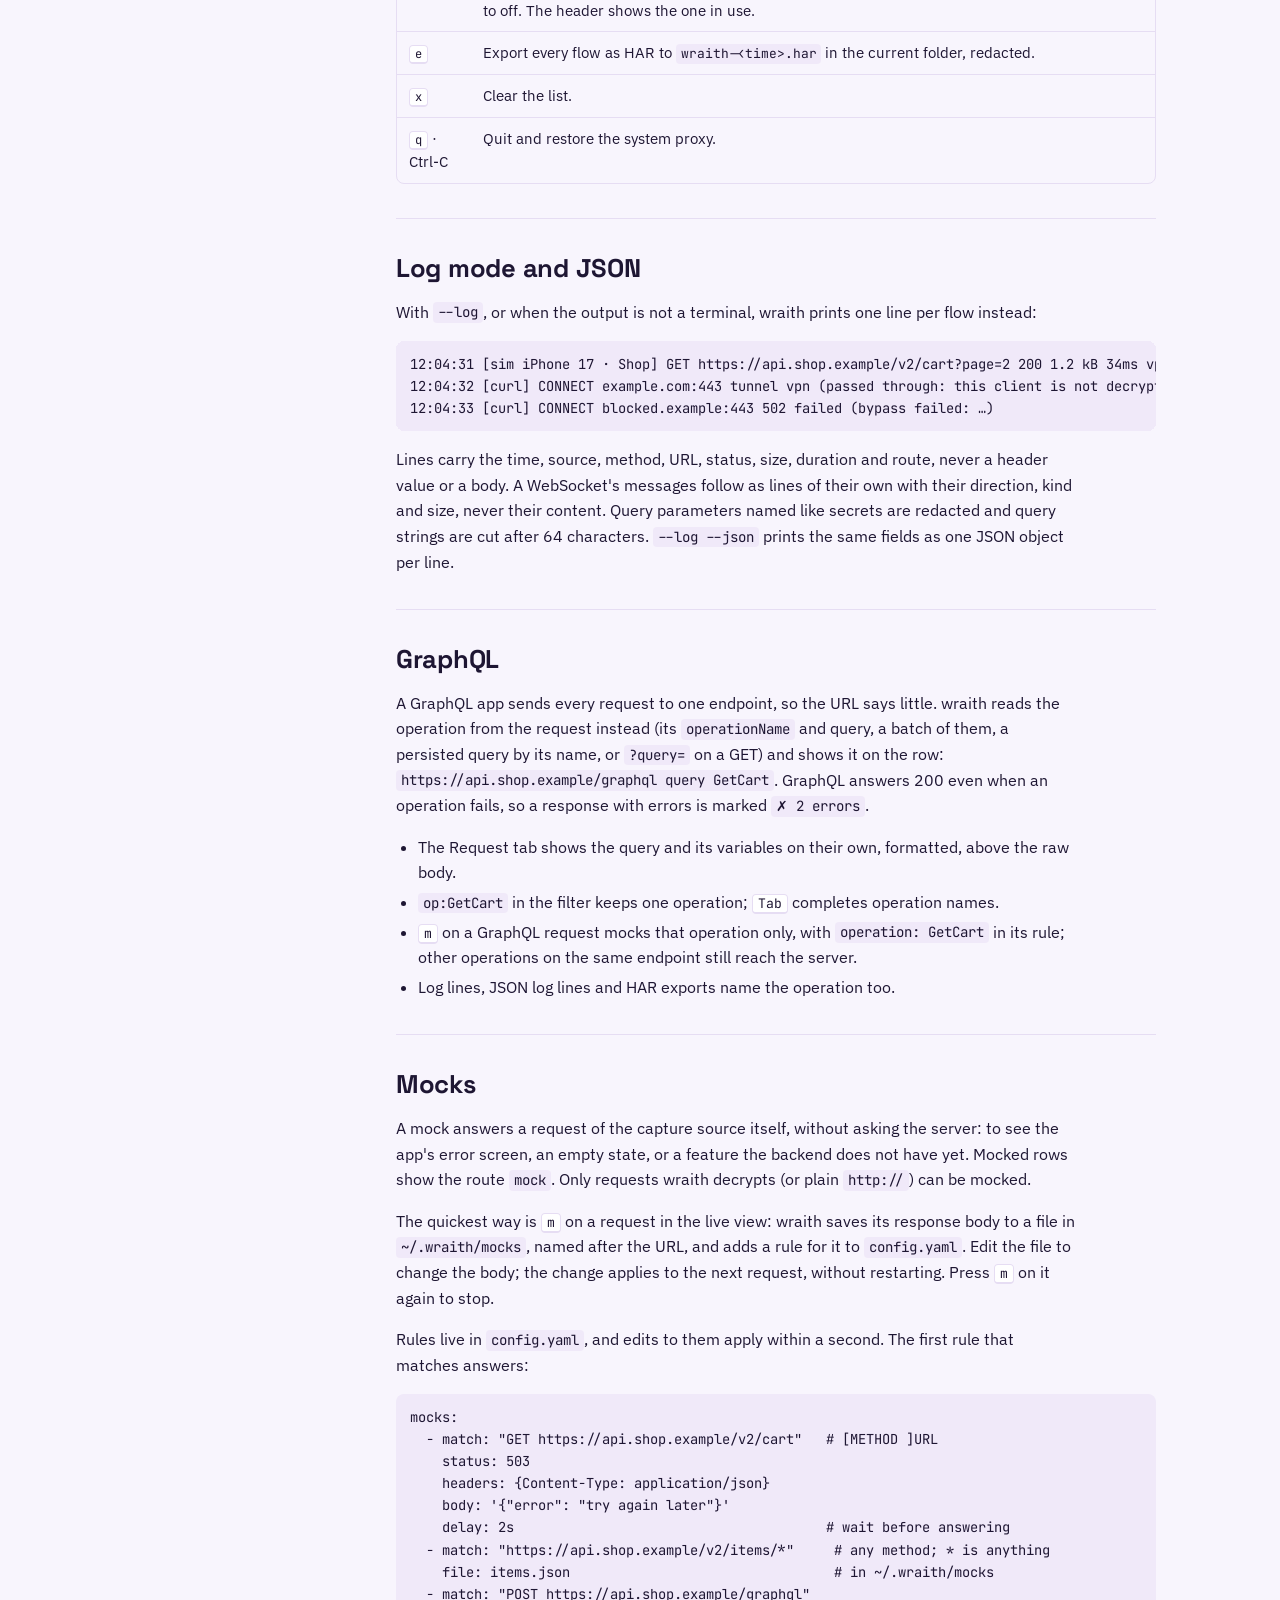
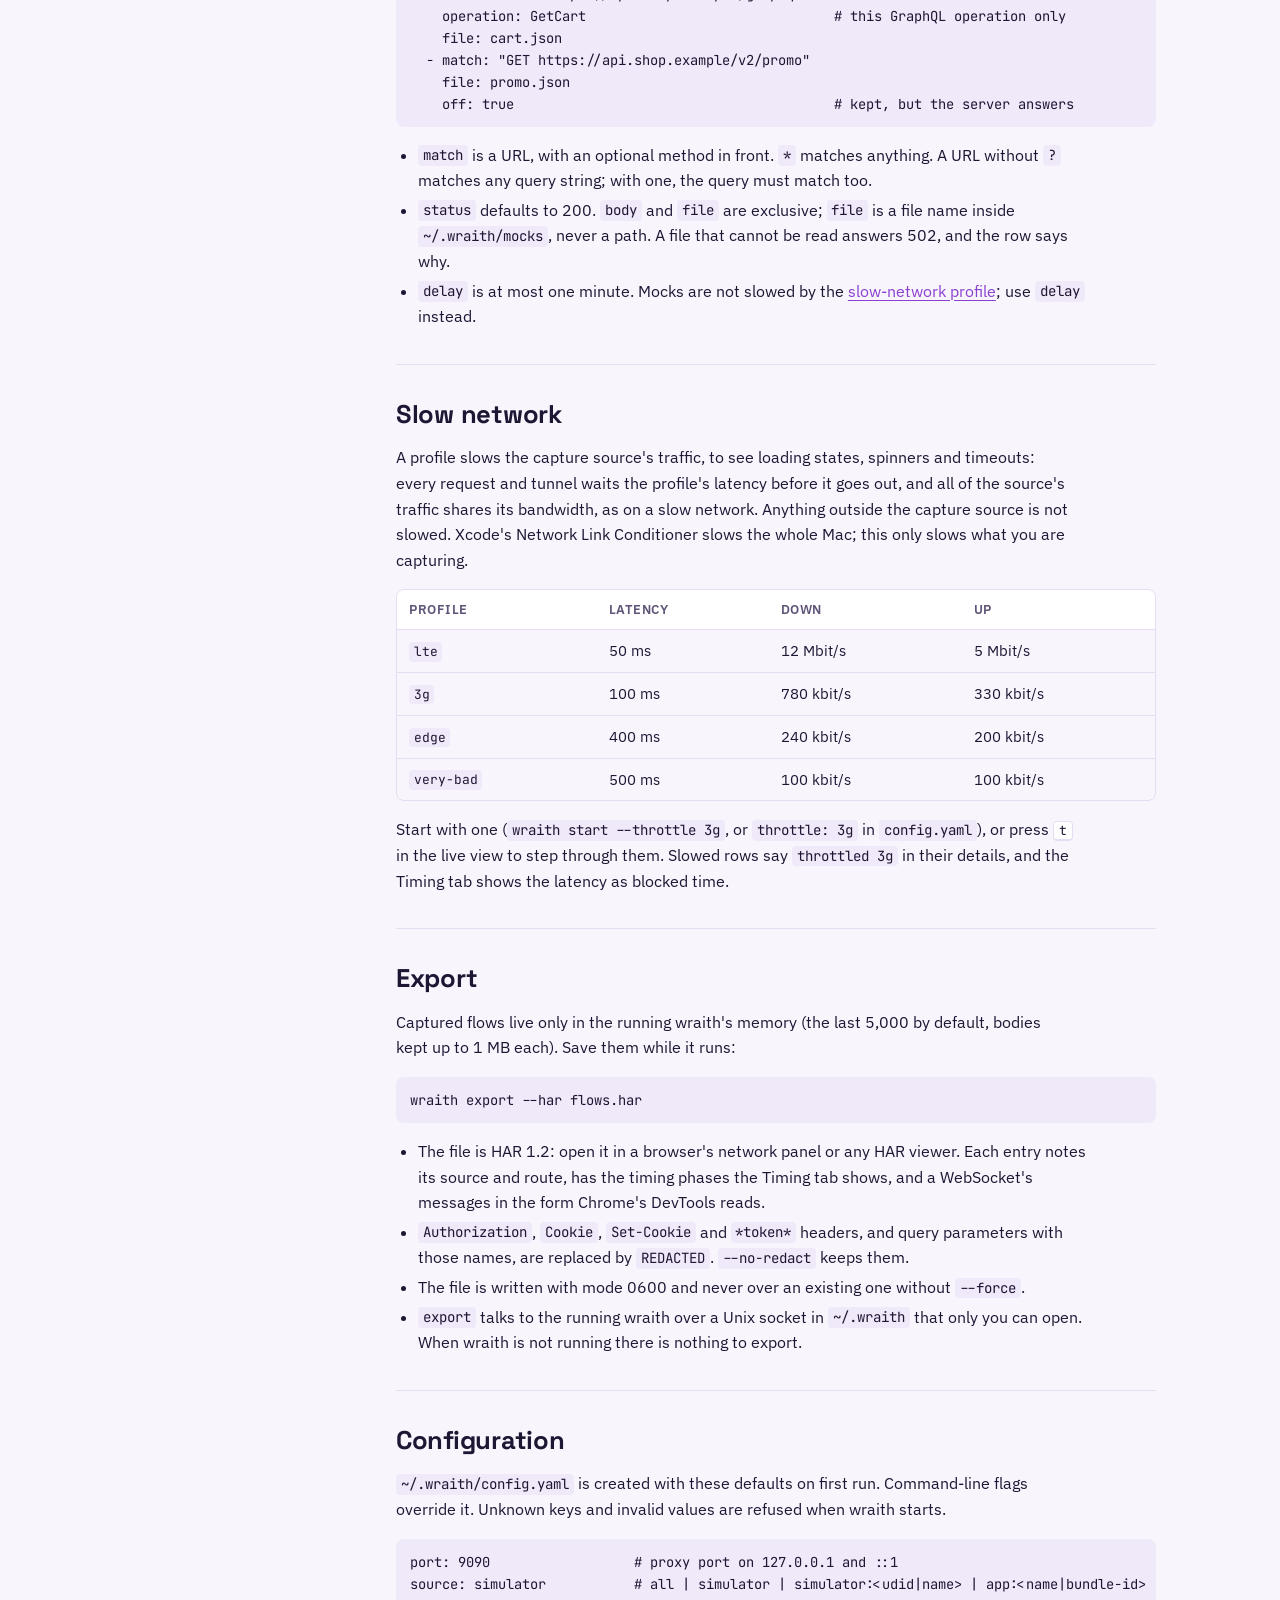
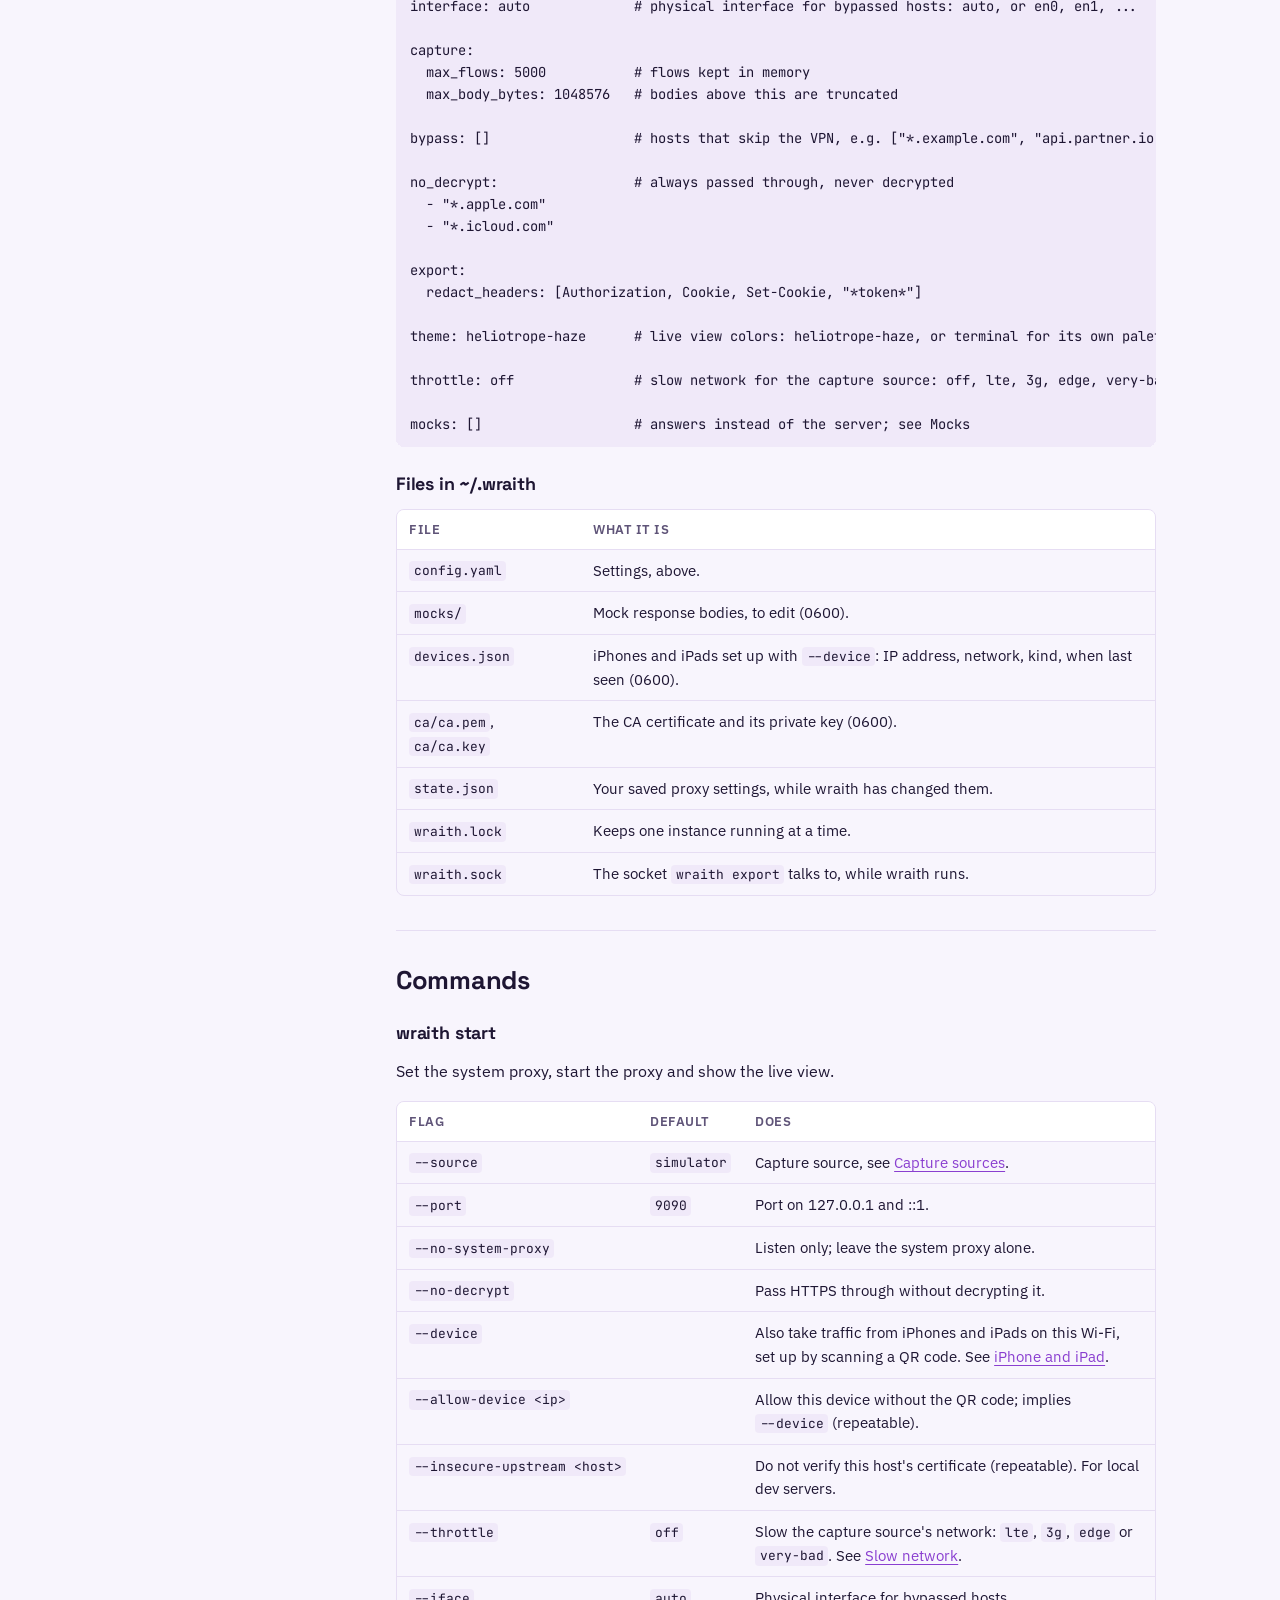
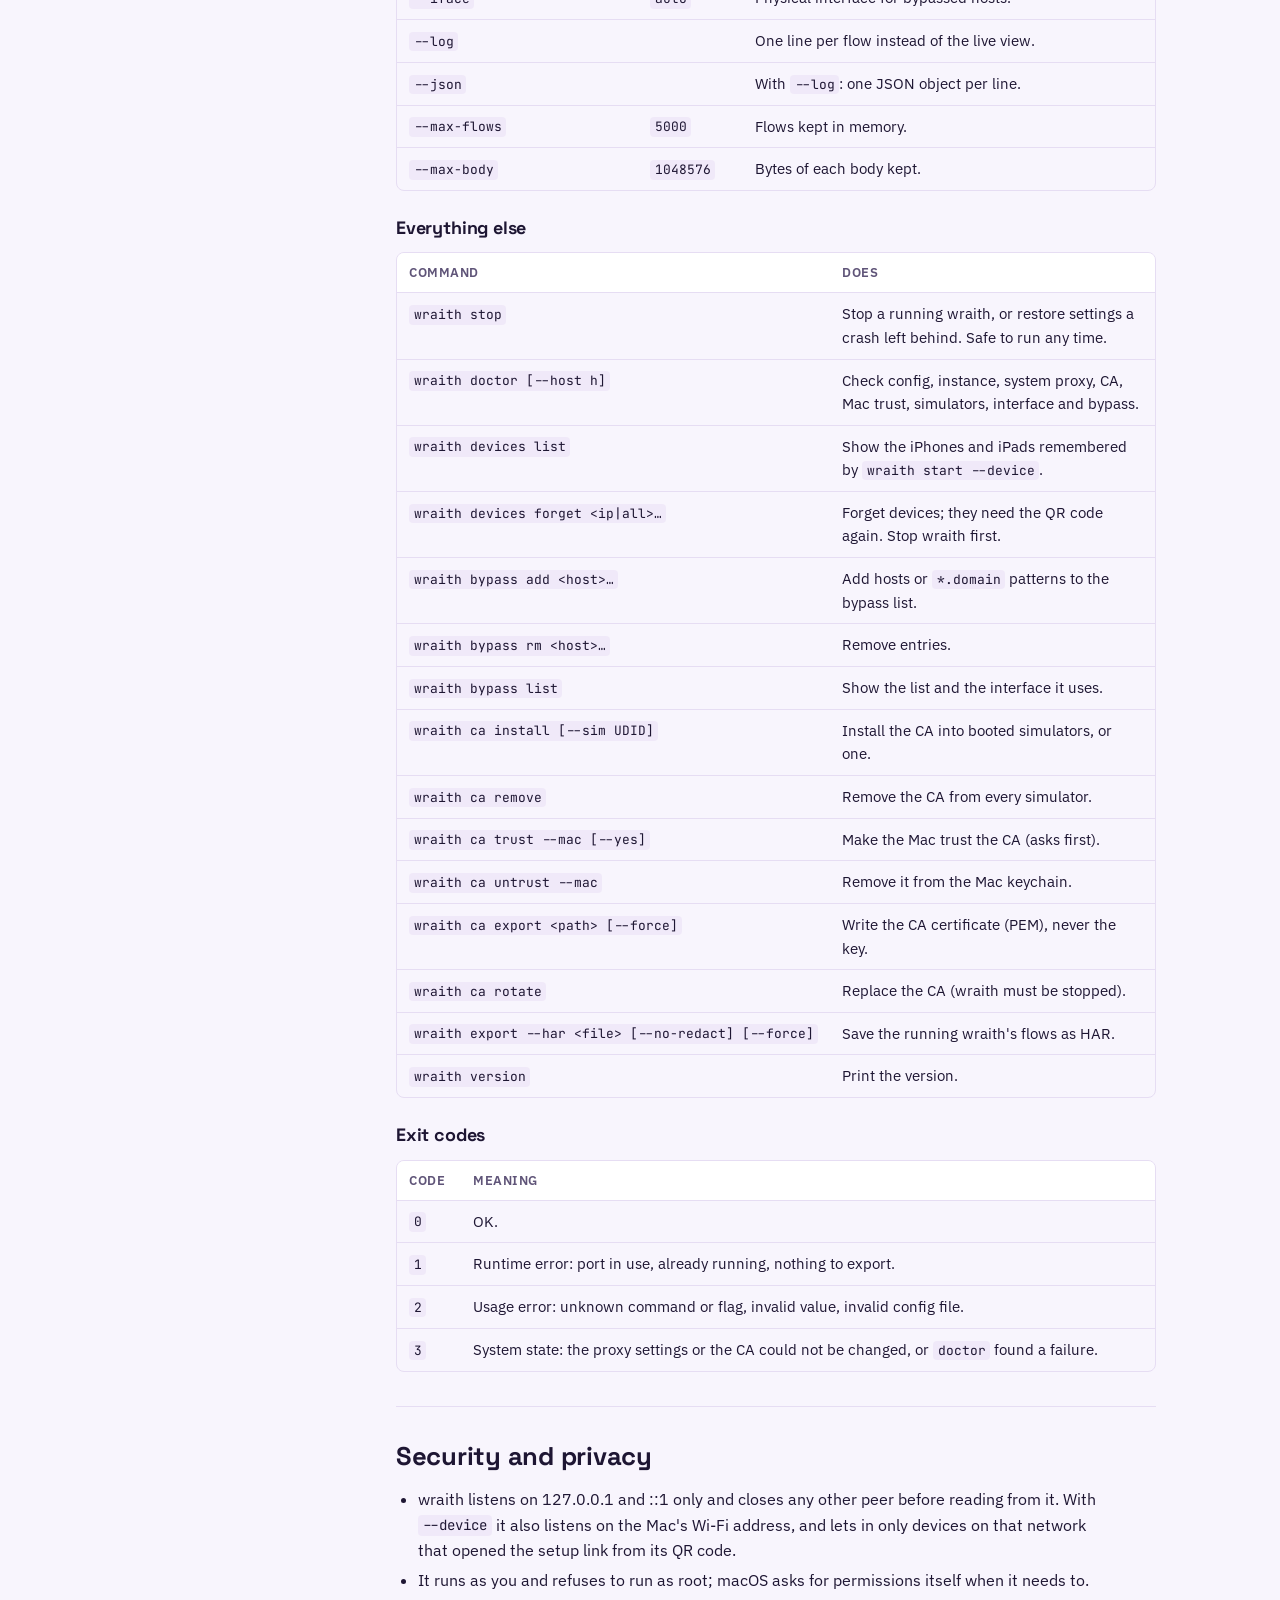
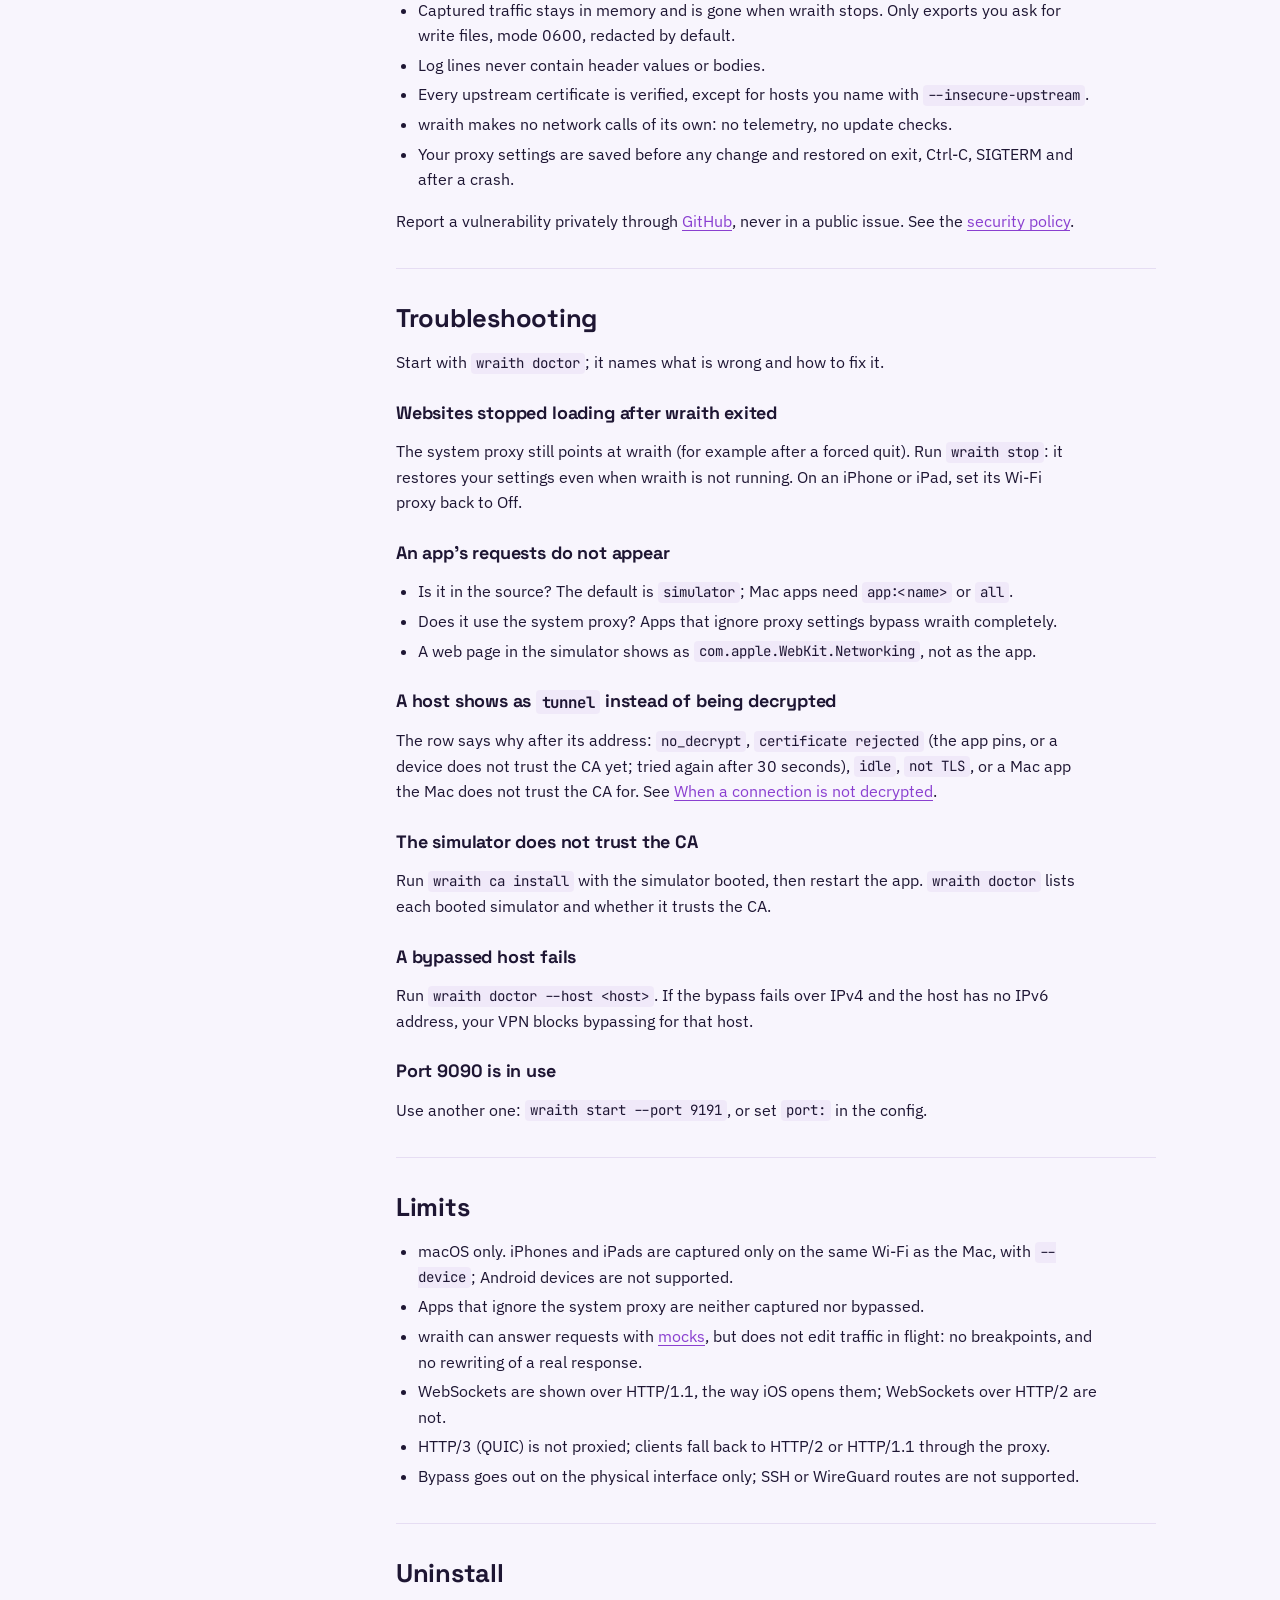
==== commit a2cb212c: "feat: GraphQL operations and comparing two requests GraphQL: each flow records the operations of its" ====
--- a/site/docs/index.html
+++ b/site/docs/index.html
@@ -46,6 +46,7 @@
           <li><a href="#bypass">VPN bypass</a></li>
           <li><a href="#live-view">Live view</a></li>
           <li><a href="#log">Log mode and JSON</a></li>
+          <li><a href="#graphql">GraphQL</a></li>
           <li><a href="#mocks">Mocks</a></li>
           <li><a href="#slow-network">Slow network</a></li>
           <li><a href="#export">Export</a></li>
@@ -206,7 +207,7 @@
           <tbody>
             <tr><td><kbd>↑</kbd> <kbd>↓</kbd> · <kbd>j</kbd> <kbd>k</kbd></td><td>Move. <kbd>g</kbd> / <kbd>G</kbd> jump to the oldest / newest.</td></tr>
             <tr><td><kbd>Enter</kbd></td><td>Details, with a Response tab and a Request tab, each showing headers and body, a Timing tab, and for a WebSocket a Messages tab. <kbd>Tab</kbd> (or <kbd>←</kbd> <kbd>→</kbd>, <kbd>1</kbd>–<kbd>4</kbd>) switches tabs. Timing draws where the time went as a waterfall: blocked (in wraith, or a slow-network profile's latency), DNS, connect, TLS, send, wait for the first byte, and receive; a reused connection skips DNS, connect and TLS. Messages lists what the app (↑) and the server (↓) sent, as they pass: text as it is, binary by size, pings and closes with their code, compressed messages (permessage-deflate) decompressed; the last 1,000 are kept, and <code>body:</code> searches them. gzip and deflate bodies are decoded and JSON is pretty-printed and colored, for display only; traffic is forwarded as sent. In the details, <kbd>b</kbd> copies the body of the tab on screen (decoded), <kbd>h</kbd> its headers, <kbd>u</kbd> the URL and <kbd>c</kbd> the request as curl; copied headers and URLs are redacted like exports. <kbd>Esc</kbd> goes back.</td></tr>
-            <tr><td><kbd>/</kbd></td><td>Filter. Every term must match: a plain word in the source, method, URL, status or route; <code>body:text</code> inside the request or response body, decoded as the details show it; <code>header:text</code> in any header name or value. Quotes keep a phrase together: <code>body:"user id"</code>. For example <code>api.shop body:A04FBEEB</code>. <kbd>Tab</kbd> completes the word you are typing from what has been captured (hosts, sources and apps, methods, statuses, and header names after <code>header:</code>); with several matches it lists them, and each <kbd>Tab</kbd> steps to the next. <kbd>Esc</kbd> clears it.</td></tr>
+            <tr><td><kbd>/</kbd></td><td>Filter. Every term must match: a plain word in the source, method, URL, status or route; <code>body:text</code> inside the request or response body, decoded as the details show it; <code>header:text</code> in any header name or value; <code>op:name</code> a GraphQL operation (<code>op:GetCart</code>, or <code>op:mutation</code>). Quotes keep a phrase together: <code>body:"user id"</code>. For example <code>api.shop body:A04FBEEB</code>. <kbd>Tab</kbd> completes the word you are typing from what has been captured (hosts, sources and apps, methods, statuses, header names after <code>header:</code>, and GraphQL operations after <code>op:</code>); with several matches it lists them, and each <kbd>Tab</kbd> steps to the next. <kbd>Esc</kbd> clears it.</td></tr>
             <tr><td><kbd>s</kbd></td><td>Pick the capture source for new connections: <code>all</code>, then a group each for Simulators (every one, or one with its iOS version and whether it has the CA, with the apps running in it listed under it), Mac apps and, with <code>--device</code>, iPhone &amp; iPad. Groups start folded, showing how many they hold; the one with the current source starts open. <kbd>Enter</kbd>, <kbd>→</kbd> or a click opens a group, <kbd>←</kbd> folds it, and a click or <kbd>Enter</kbd> on a source captures it. Typing searches every group at once; text that matches nothing is used as typed, e.g. <code>pid:1234</code>.</td></tr>
             <tr><td><kbd>d</kbd></td><td>With <code>--device</code>: show the QR code and steps to set up an iPhone or iPad again. <kbd>Esc</kbd> goes back to the flows.</td></tr>
             <tr><td><kbd>b</kbd></td><td>Add the selected host to the bypass list (saved and applied at once).</td></tr>
@@ -214,6 +215,7 @@
             <tr><td><kbd>c</kbd></td><td>Copy the request as a curl command, secrets redacted.</td></tr>
             <tr><td><kbd>r</kbd></td><td>Send the selected request again, also from the details: same method, URL, headers and body, through the same route (VPN or bypass), with the upstream certificate verified. The answer is a new row, its source marked <code>replay</code>. A request that may change data (anything but GET, HEAD and OPTIONS) asks for a second <kbd>r</kbd>. A tunnel, or a body cut at <code>capture.max_body_bytes</code>, cannot be sent again.</td></tr>
             <tr><td><kbd>m</kbd></td><td>Mock the selected request: from now on wraith answers it with this response instead of asking the server. Its body goes to a file in <code>~/.wraith/mocks</code> to edit; see <a href="#mocks">Mocks</a>. <kbd>m</kbd> on a mocked request stops mocking it. Also in the details.</td></tr>
+            <tr><td><kbd>=</kbd></td><td>Compare two requests: <kbd>=</kbd> marks the selected one (◆), <kbd>=</kbd> on another shows what changed from the first to the second, part by part: the request line, headers and body, then the status, headers and body of the response. JSON is compared with its keys sorted, so only real differences show. <kbd>s</kbd> swaps the two, <kbd>Esc</kbd> goes back, and <kbd>=</kbd> on the marked one unmarks it. Also in the details.</td></tr>
             <tr><td><kbd>t</kbd></td><td>Slow the network: each press steps through the <a href="#slow-network">profiles</a> <code>lte</code>, <code>3g</code>, <code>edge</code>, <code>very-bad</code> and back to off. The header shows the one in use.</td></tr>
             <tr><td><kbd>e</kbd></td><td>Export every flow as HAR to <code>wraith-&lt;time&gt;.har</code> in the current folder, redacted.</td></tr>
             <tr><td><kbd>x</kbd></td><td>Clear the list.</td></tr>
@@ -229,6 +231,17 @@
 12:04:32 [curl] CONNECT example.com:443 tunnel vpn (passed through: this client is not decrypted …)
 12:04:33 [curl] CONNECT blocked.example:443 502 failed (bypass failed: …)</pre>
         <p>Lines carry the time, source, method, URL, status, size, duration and route, never a header value or a body. A WebSocket's messages follow as lines of their own with their direction, kind and size, never their content. Query parameters named like secrets are redacted and query strings are cut after 64 characters. <code>--log --json</code> prints the same fields as one JSON object per line.</p>
+      </section>
+
+      <section id="graphql">
+        <h2>GraphQL</h2>
+        <p>A GraphQL app sends every request to one endpoint, so the URL says little. wraith reads the operation from the request instead (its <code>operationName</code> and query, a batch of them, a persisted query by its name, or <code>?query=</code> on a GET) and shows it on the row: <code>https://api.shop.example/graphql  query GetCart</code>. GraphQL answers 200 even when an operation fails, so a response with errors is marked <code>✗ 2 errors</code>.</p>
+        <ul>
+          <li>The Request tab shows the query and its variables on their own, formatted, above the raw body.</li>
+          <li><code>op:GetCart</code> in the filter keeps one operation; <kbd>Tab</kbd> completes operation names.</li>
+          <li><kbd>m</kbd> on a GraphQL request mocks that operation only, with <code>operation: GetCart</code> in its rule; other operations on the same endpoint still reach the server.</li>
+          <li>Log lines, JSON log lines and HAR exports name the operation too.</li>
+        </ul>
       </section>
 
       <section id="mocks">
@@ -244,6 +257,9 @@
     delay: 2s                                       # wait before answering
   - match: "https://api.shop.example/v2/items/*"     # any method; * is anything
     file: items.json                                 # in ~/.wraith/mocks
+  - match: "POST https://api.shop.example/graphql"
+    operation: GetCart                               # this GraphQL operation only
+    file: cart.json
   - match: "GET https://api.shop.example/v2/promo"
     file: promo.json
     off: true                                        # kept, but the server answers</pre>
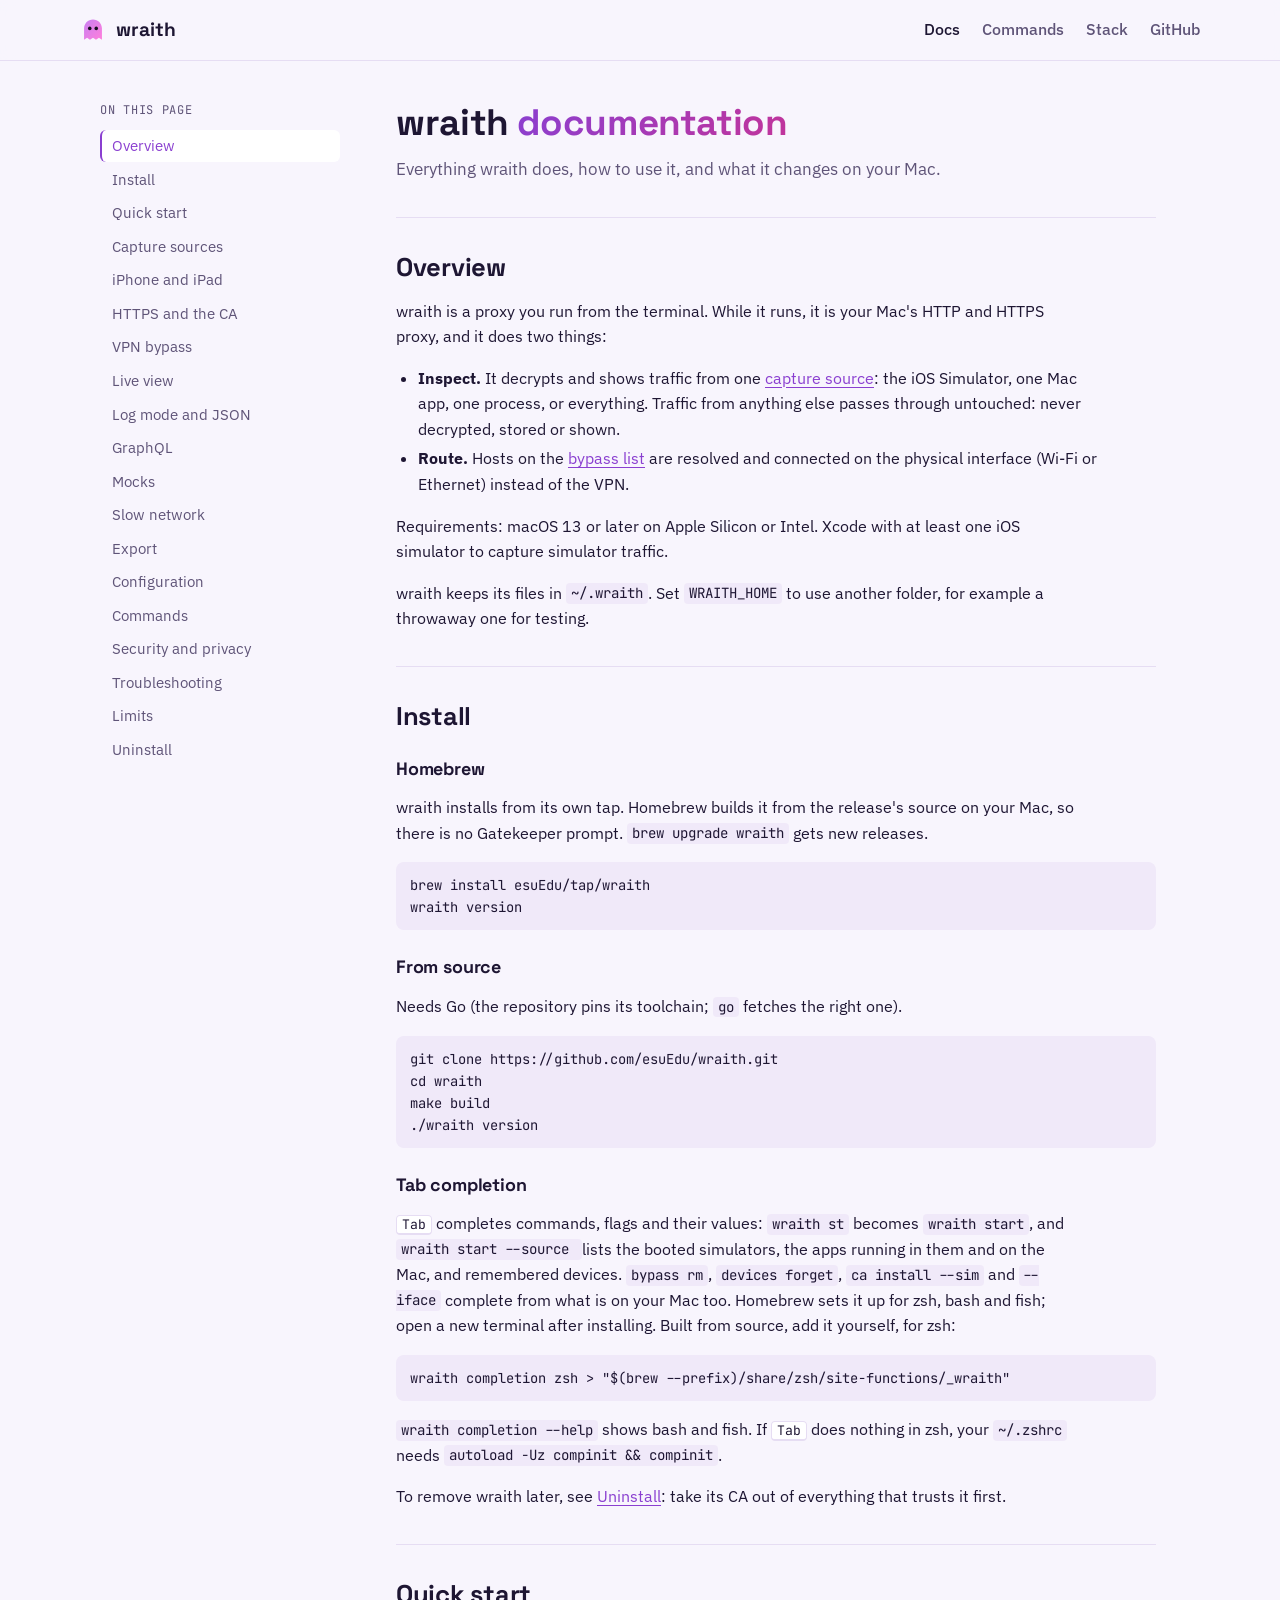
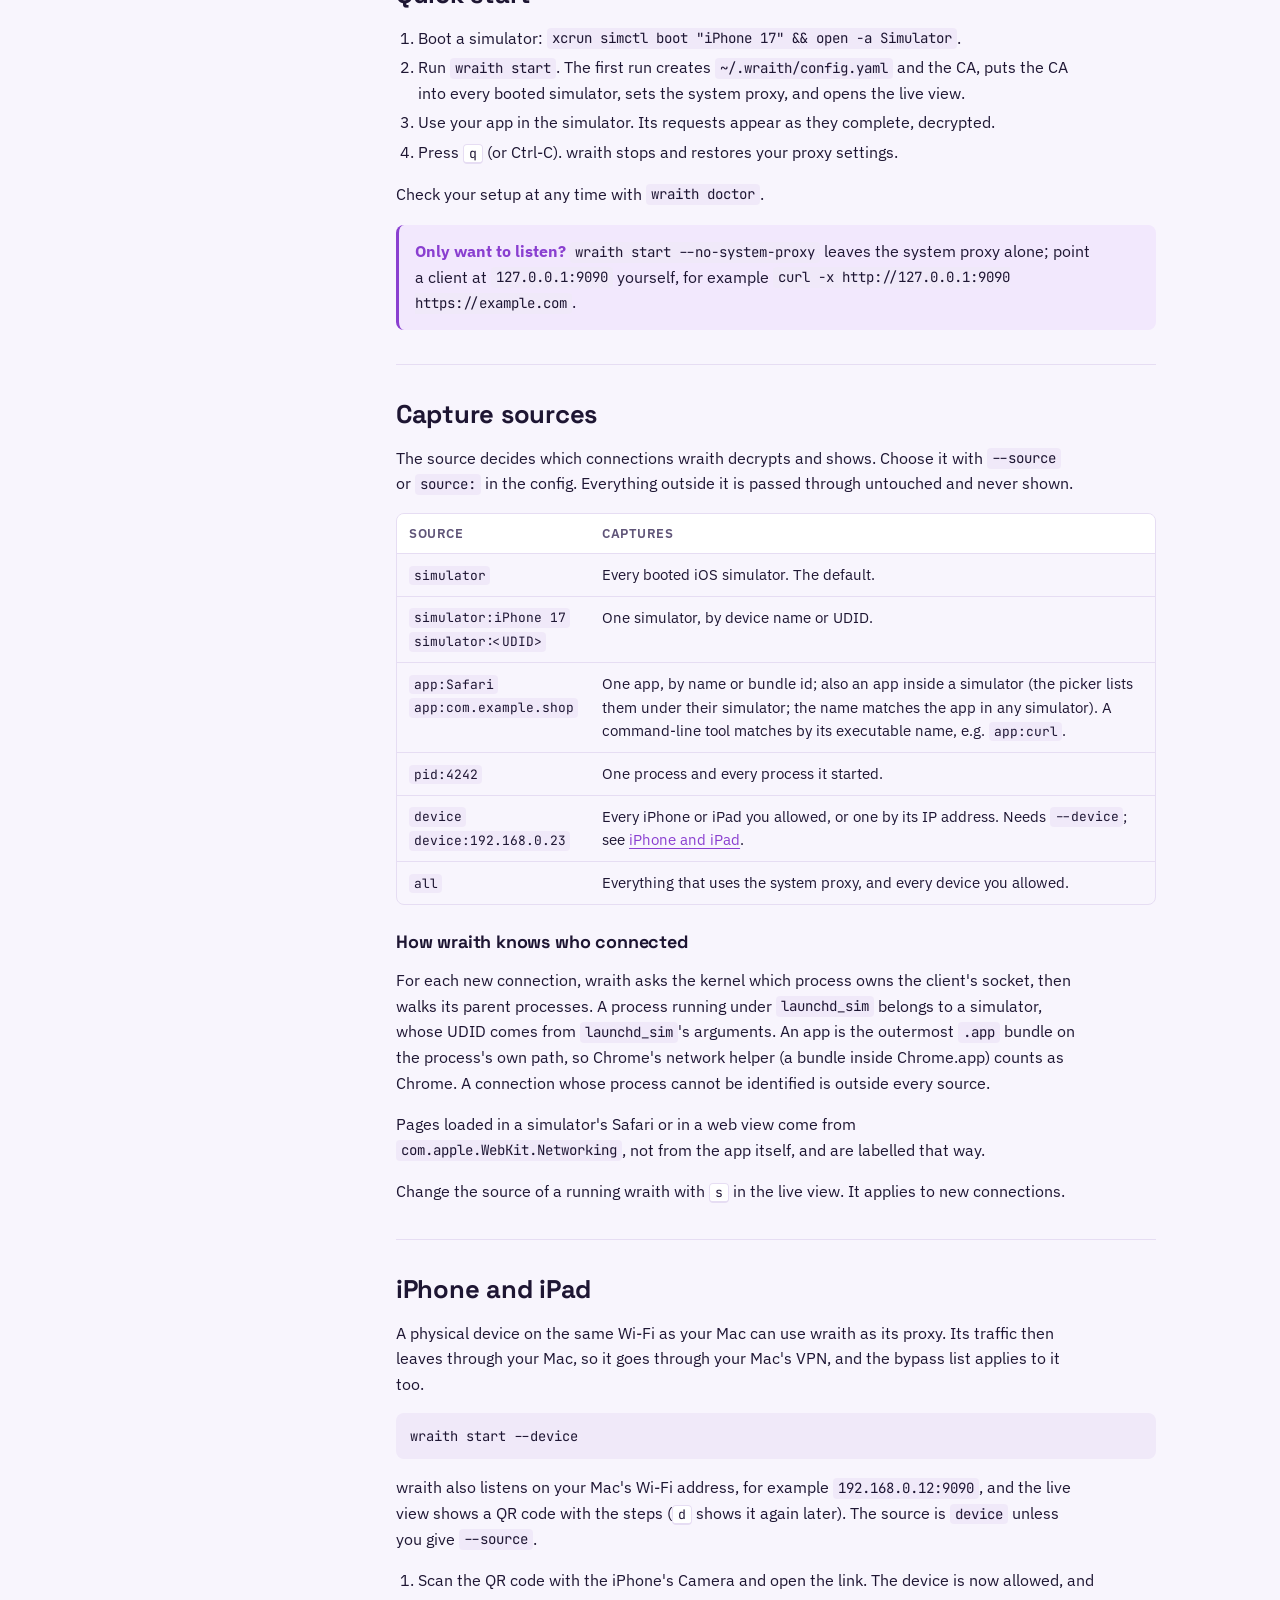
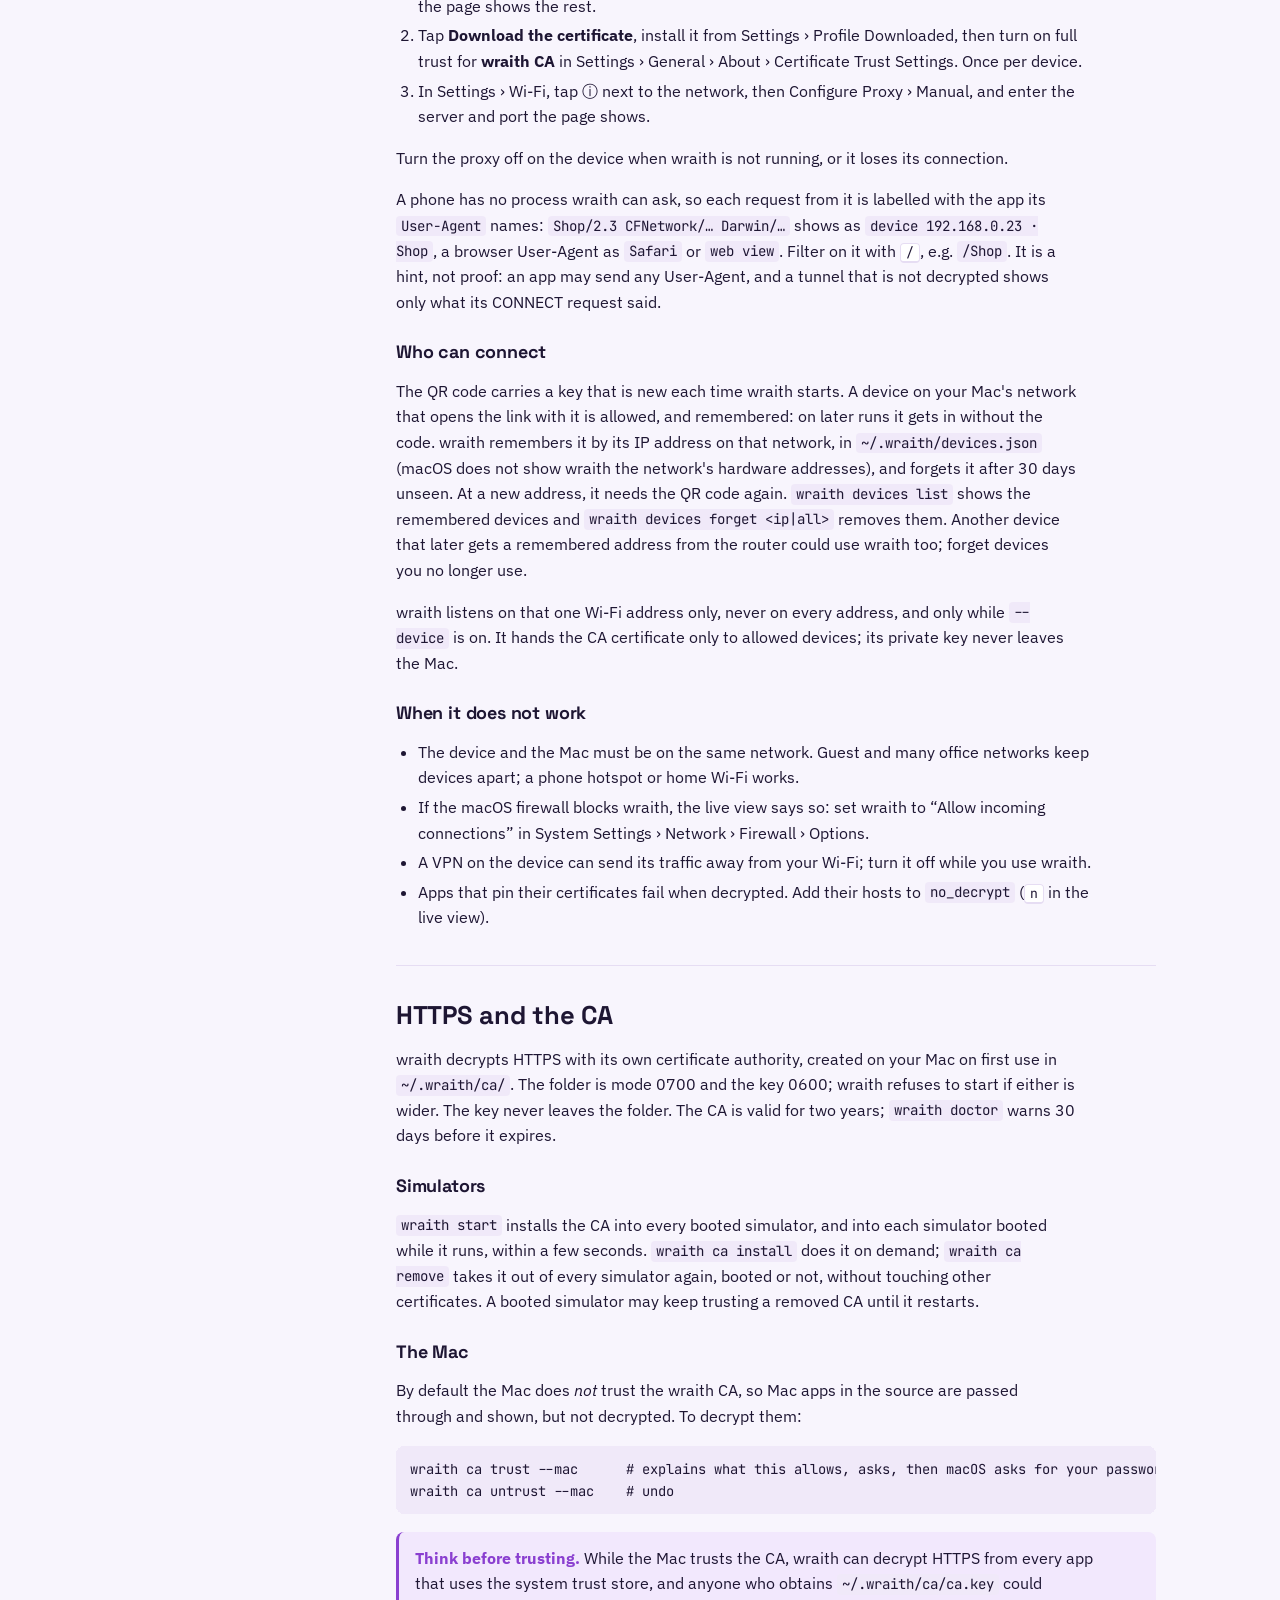
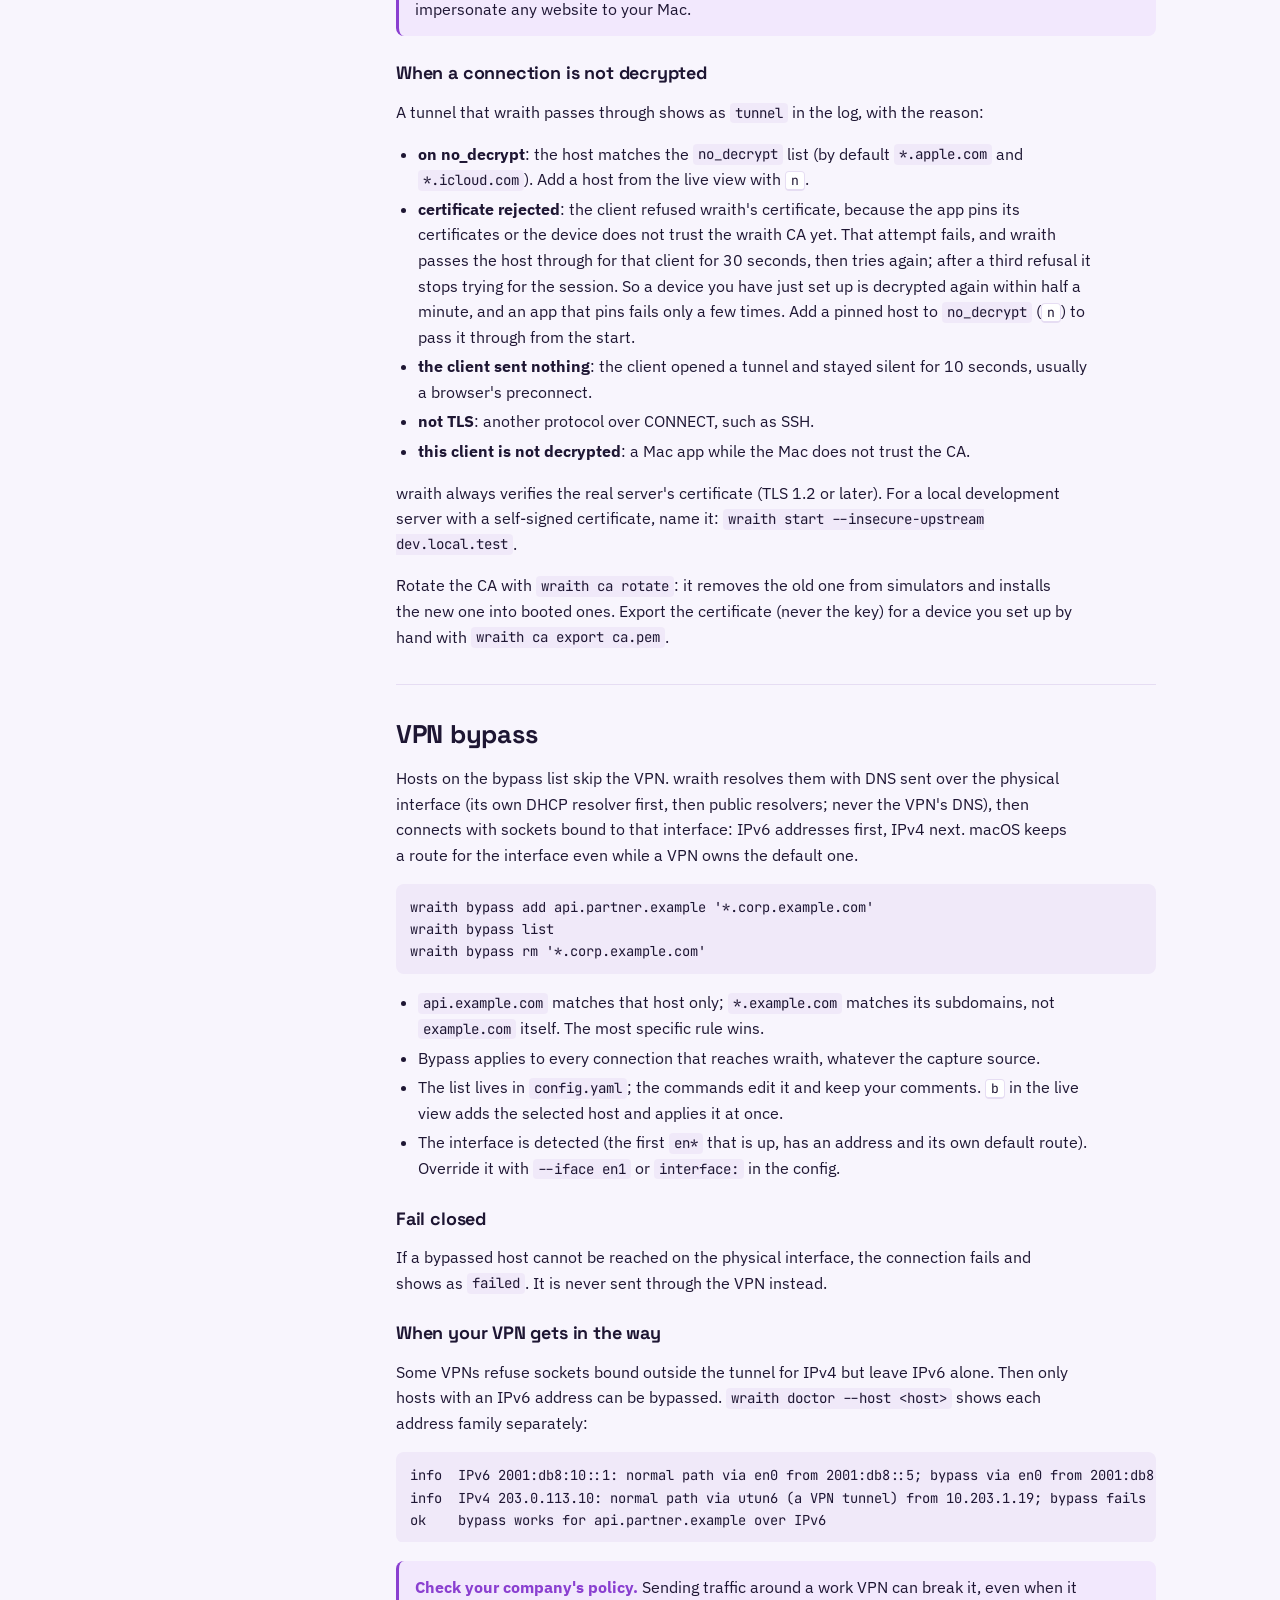
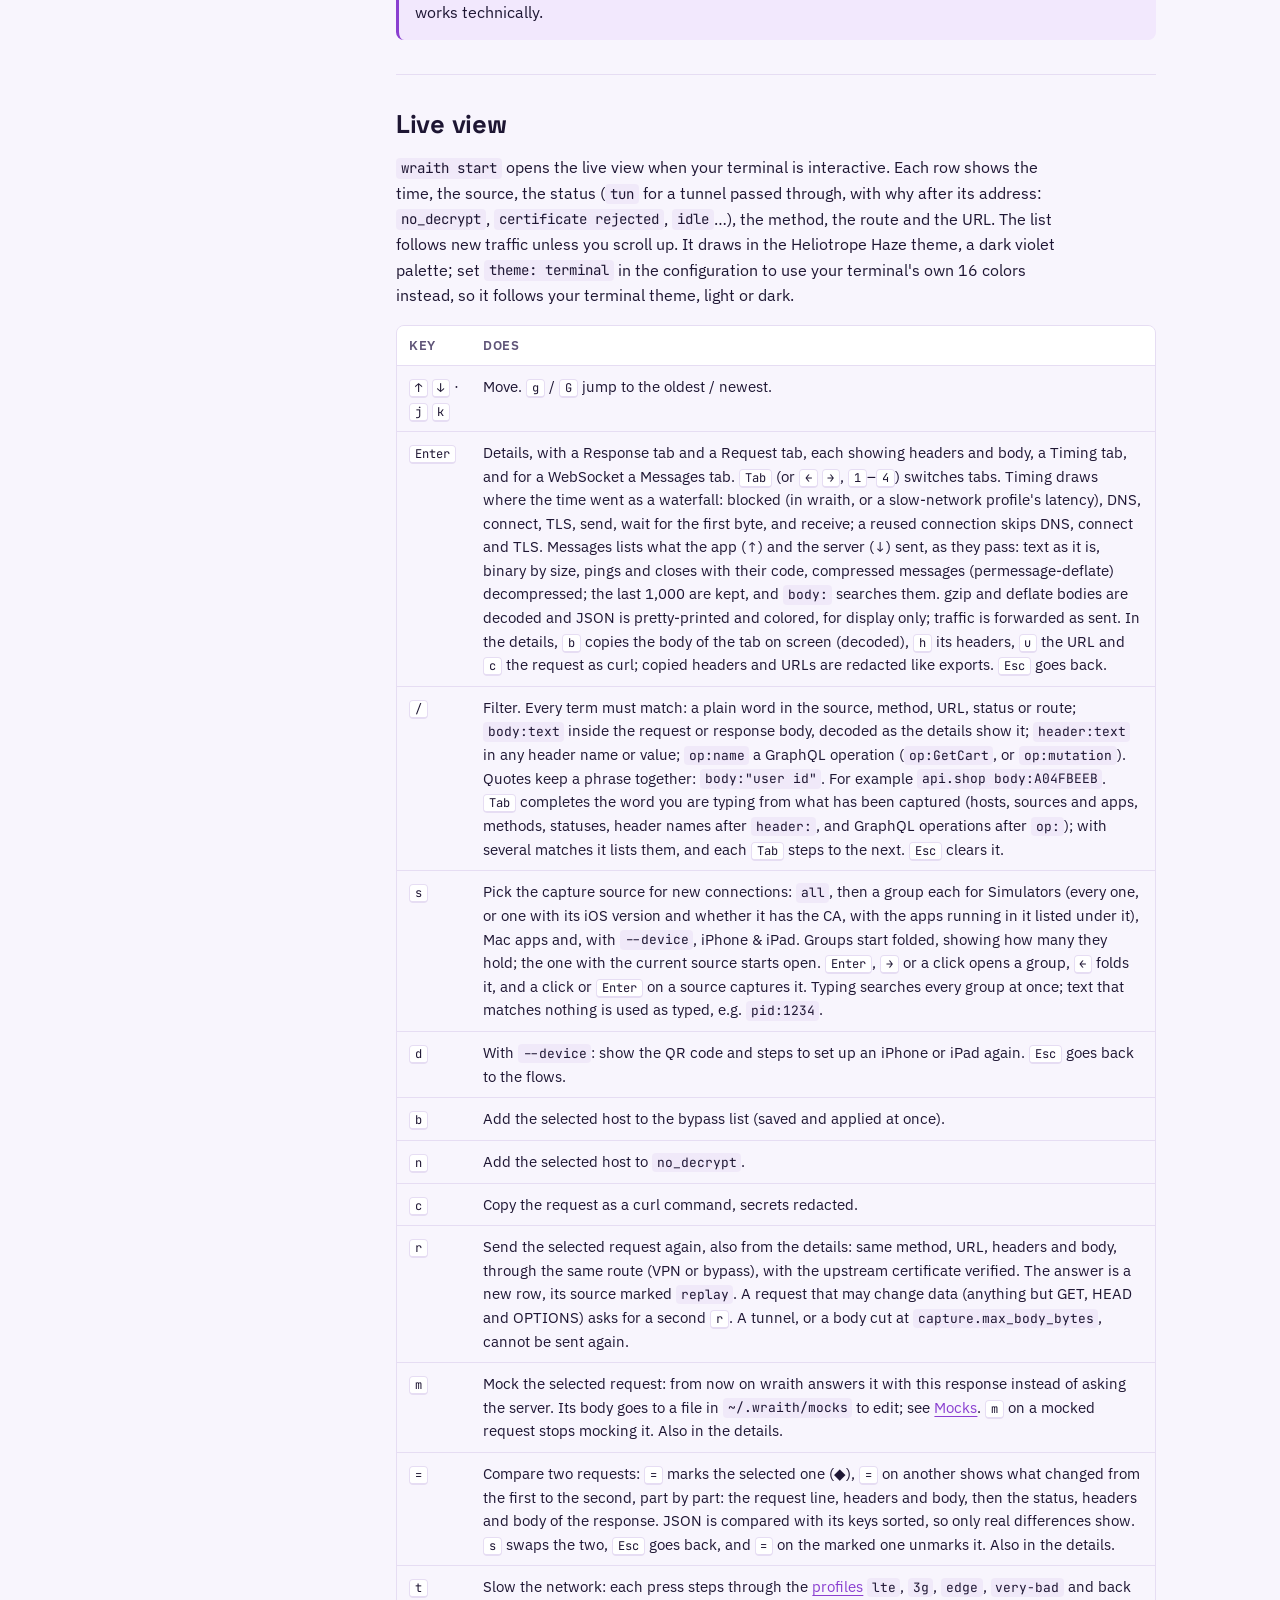
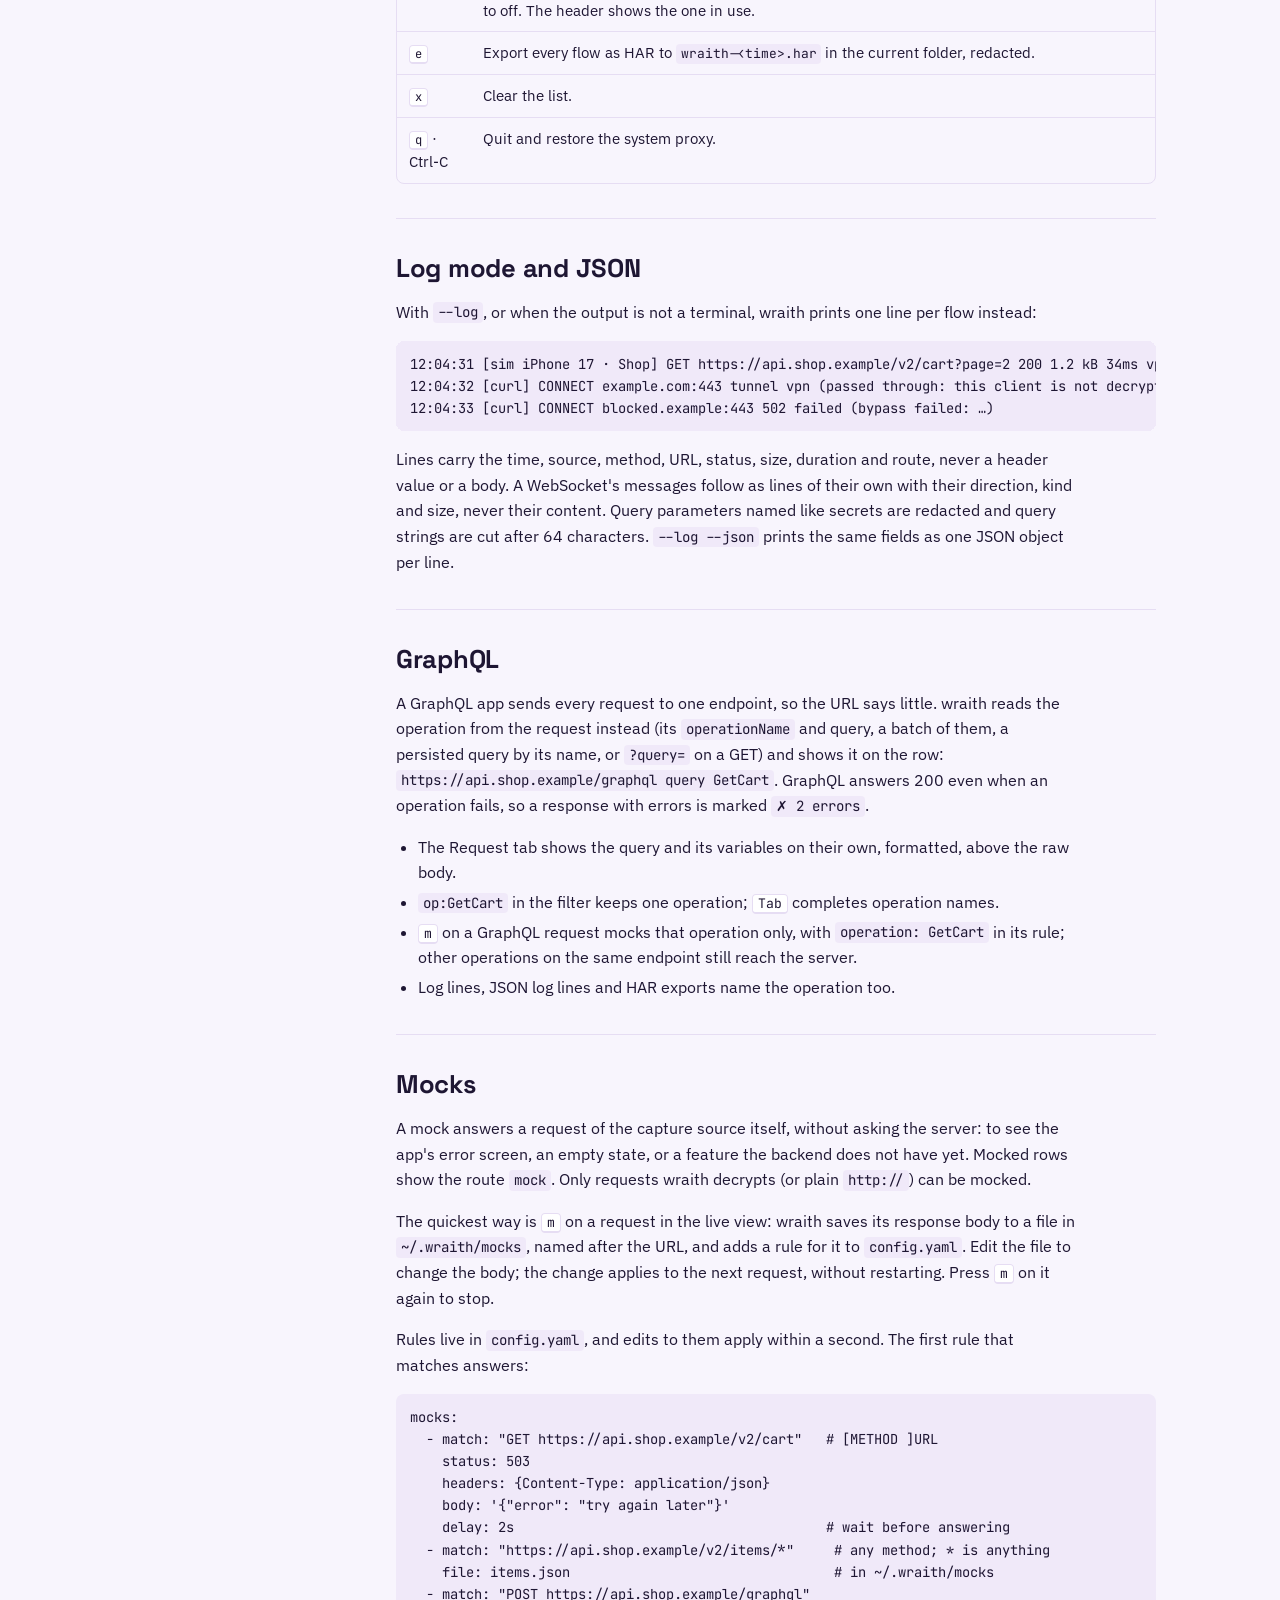
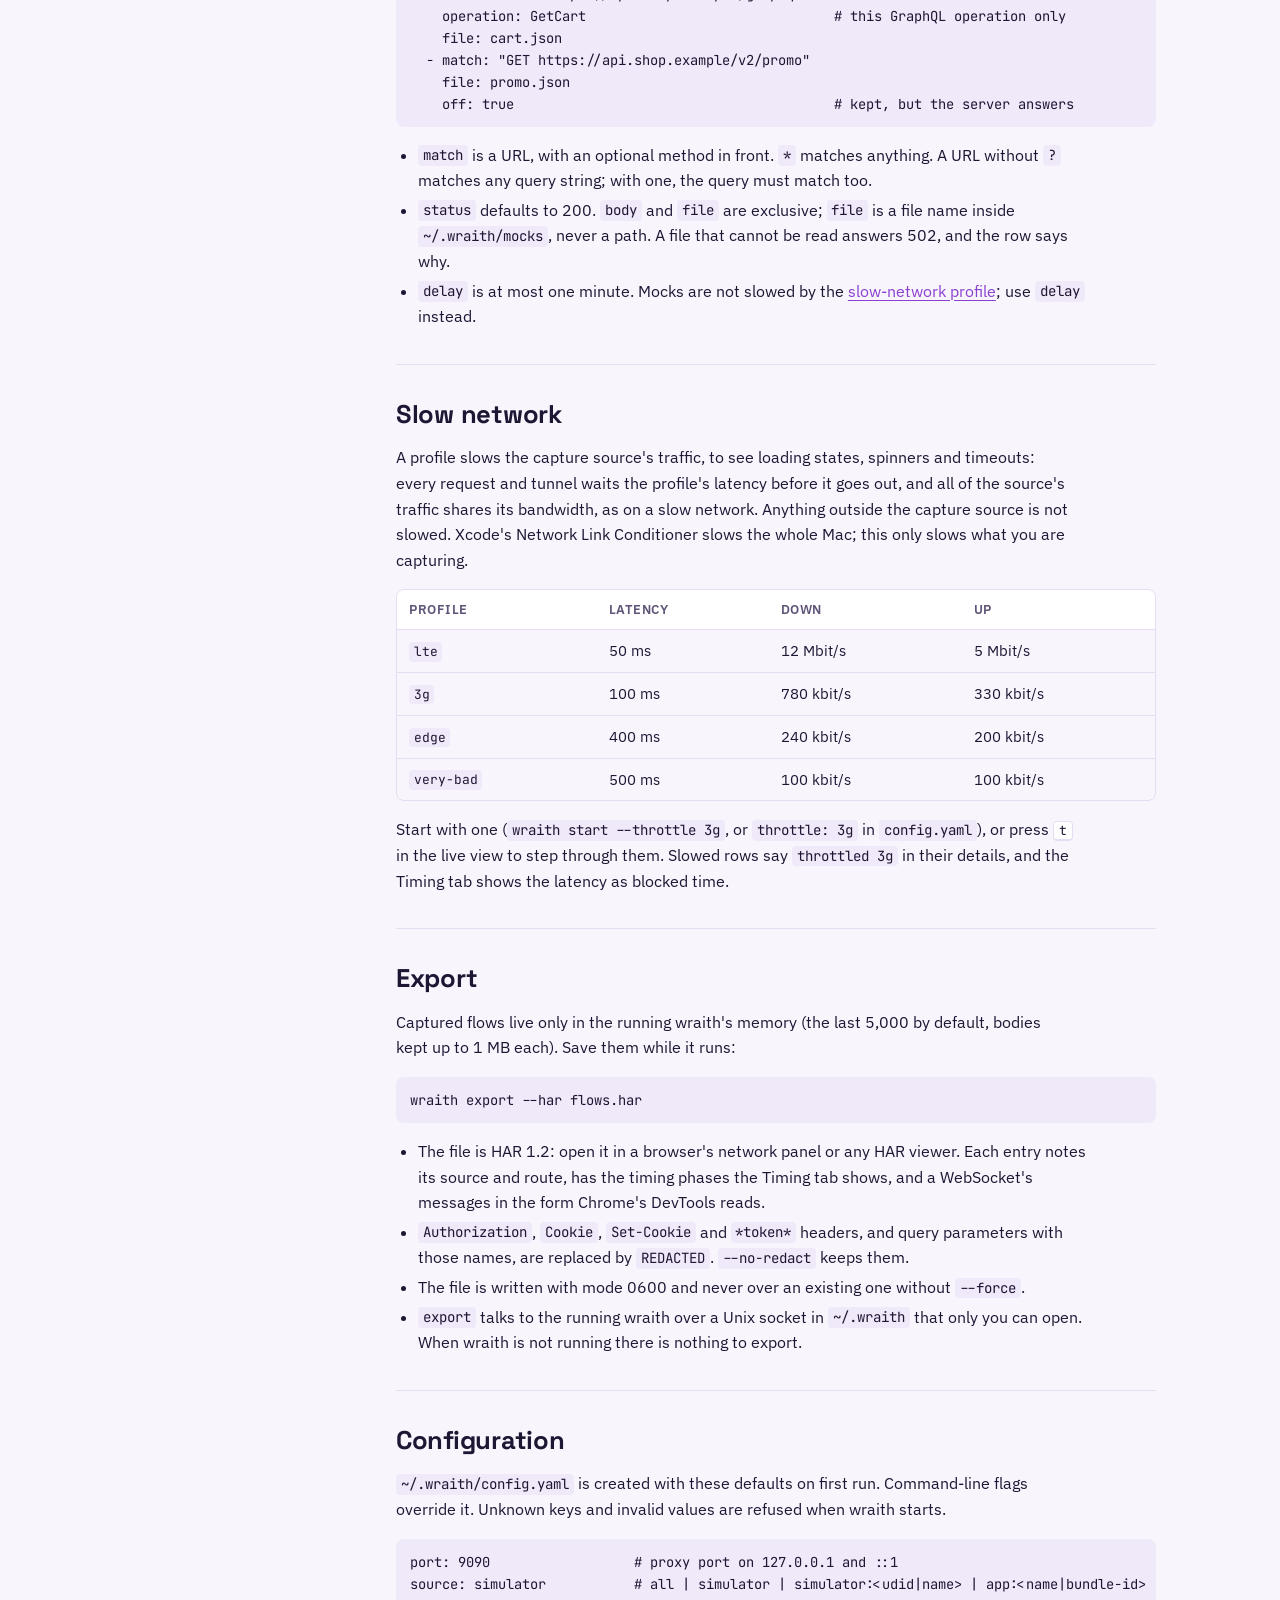
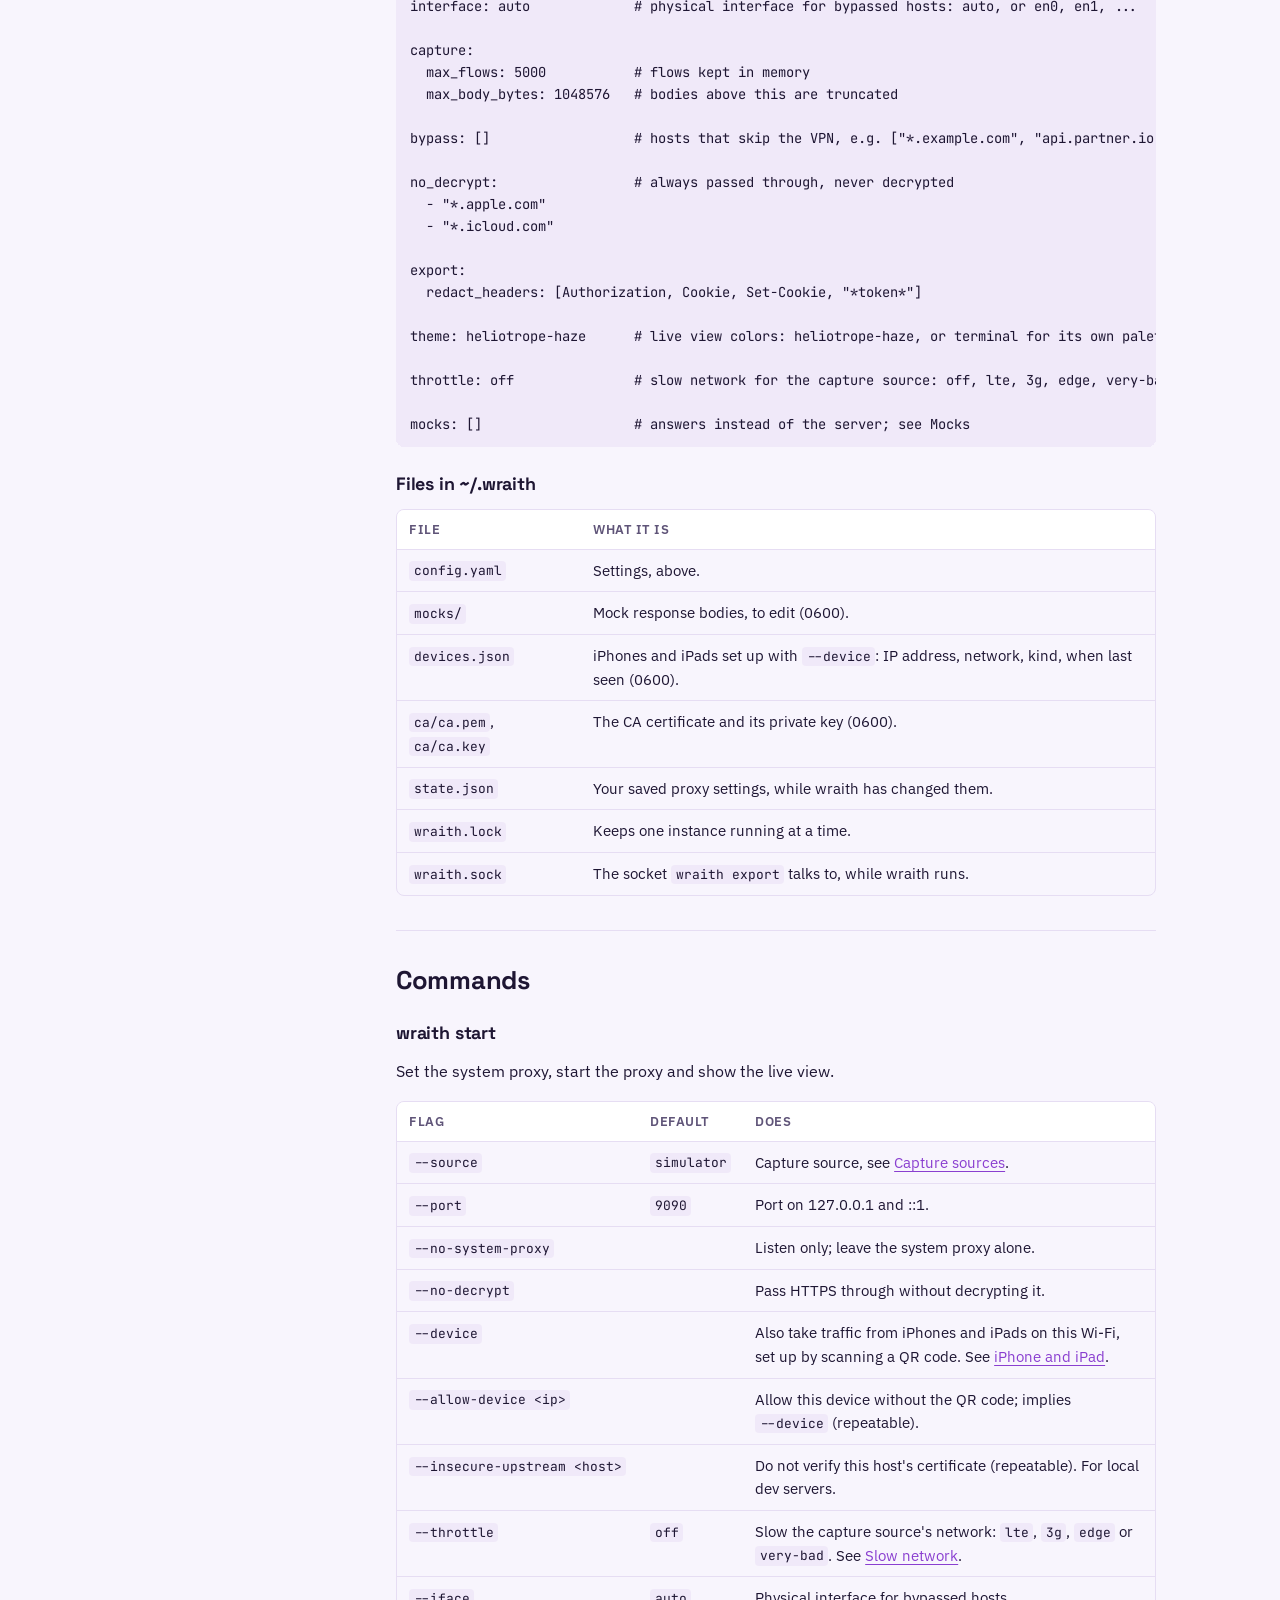
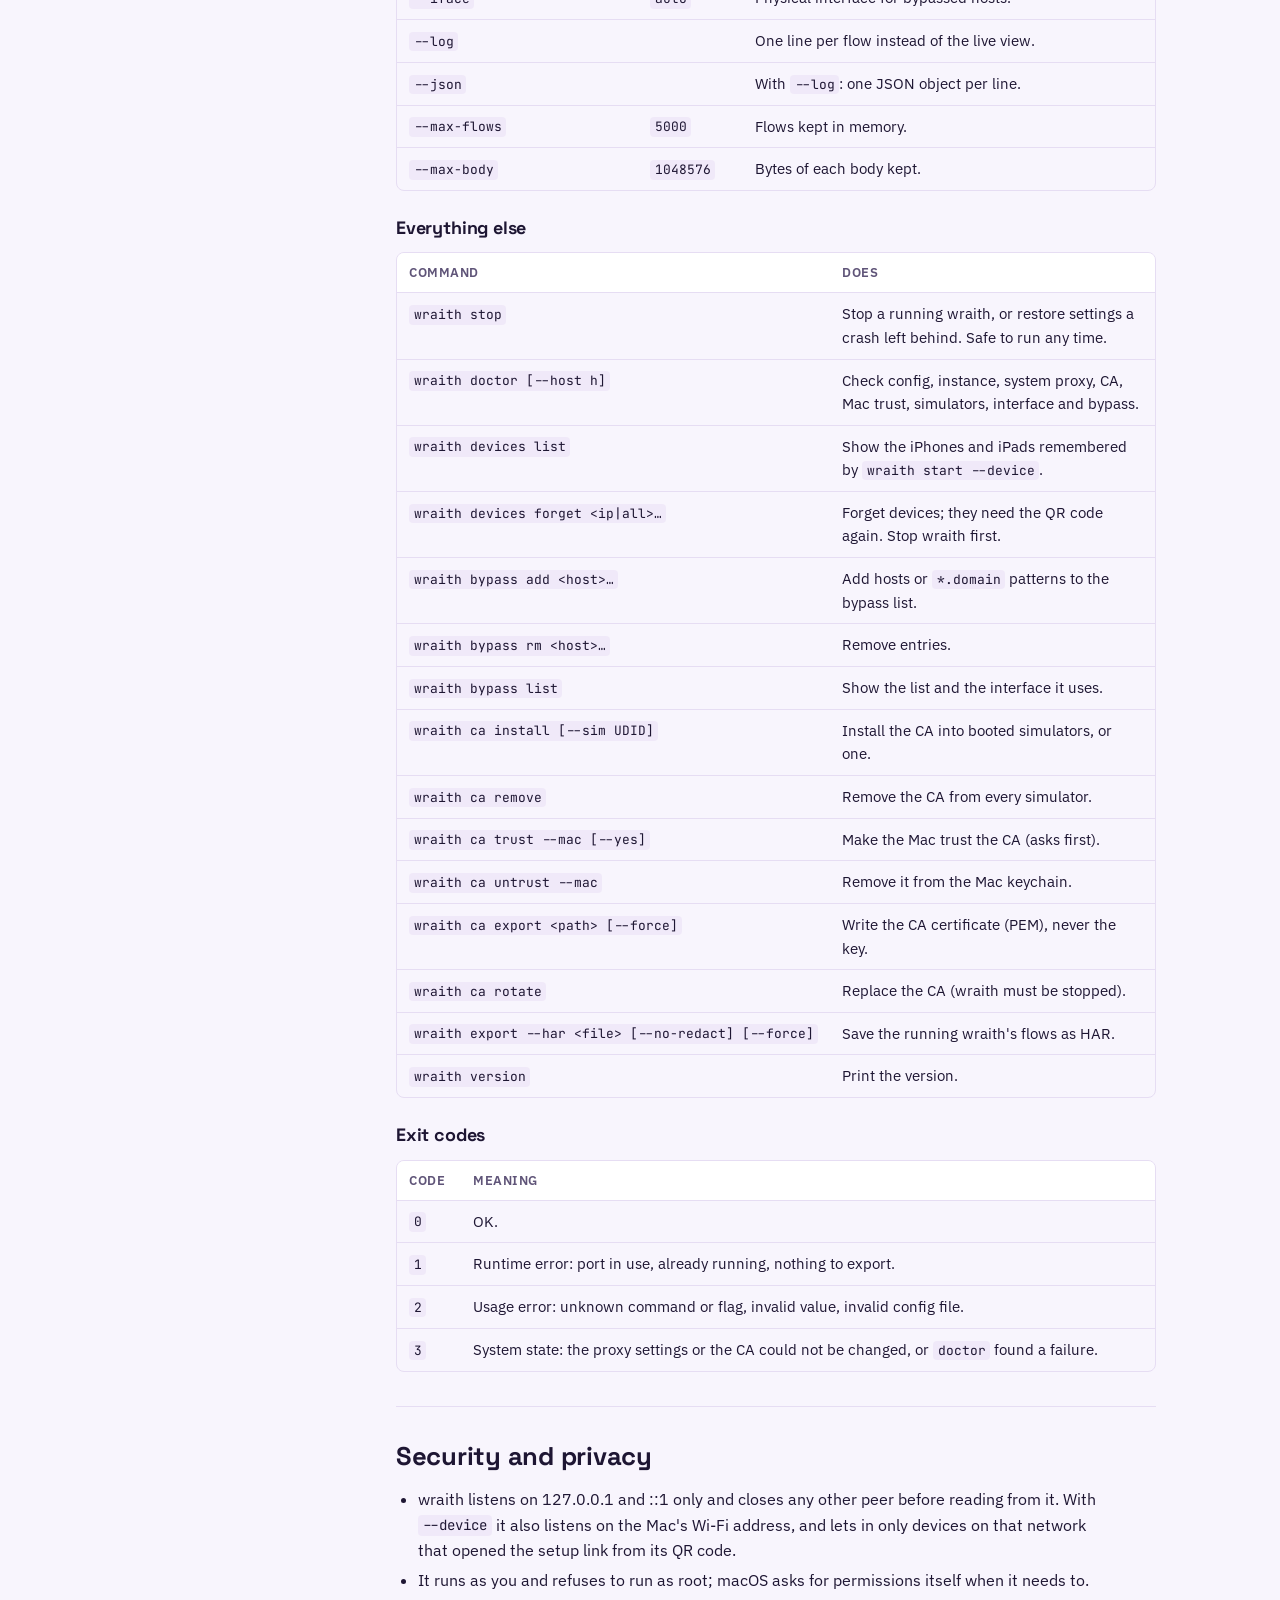
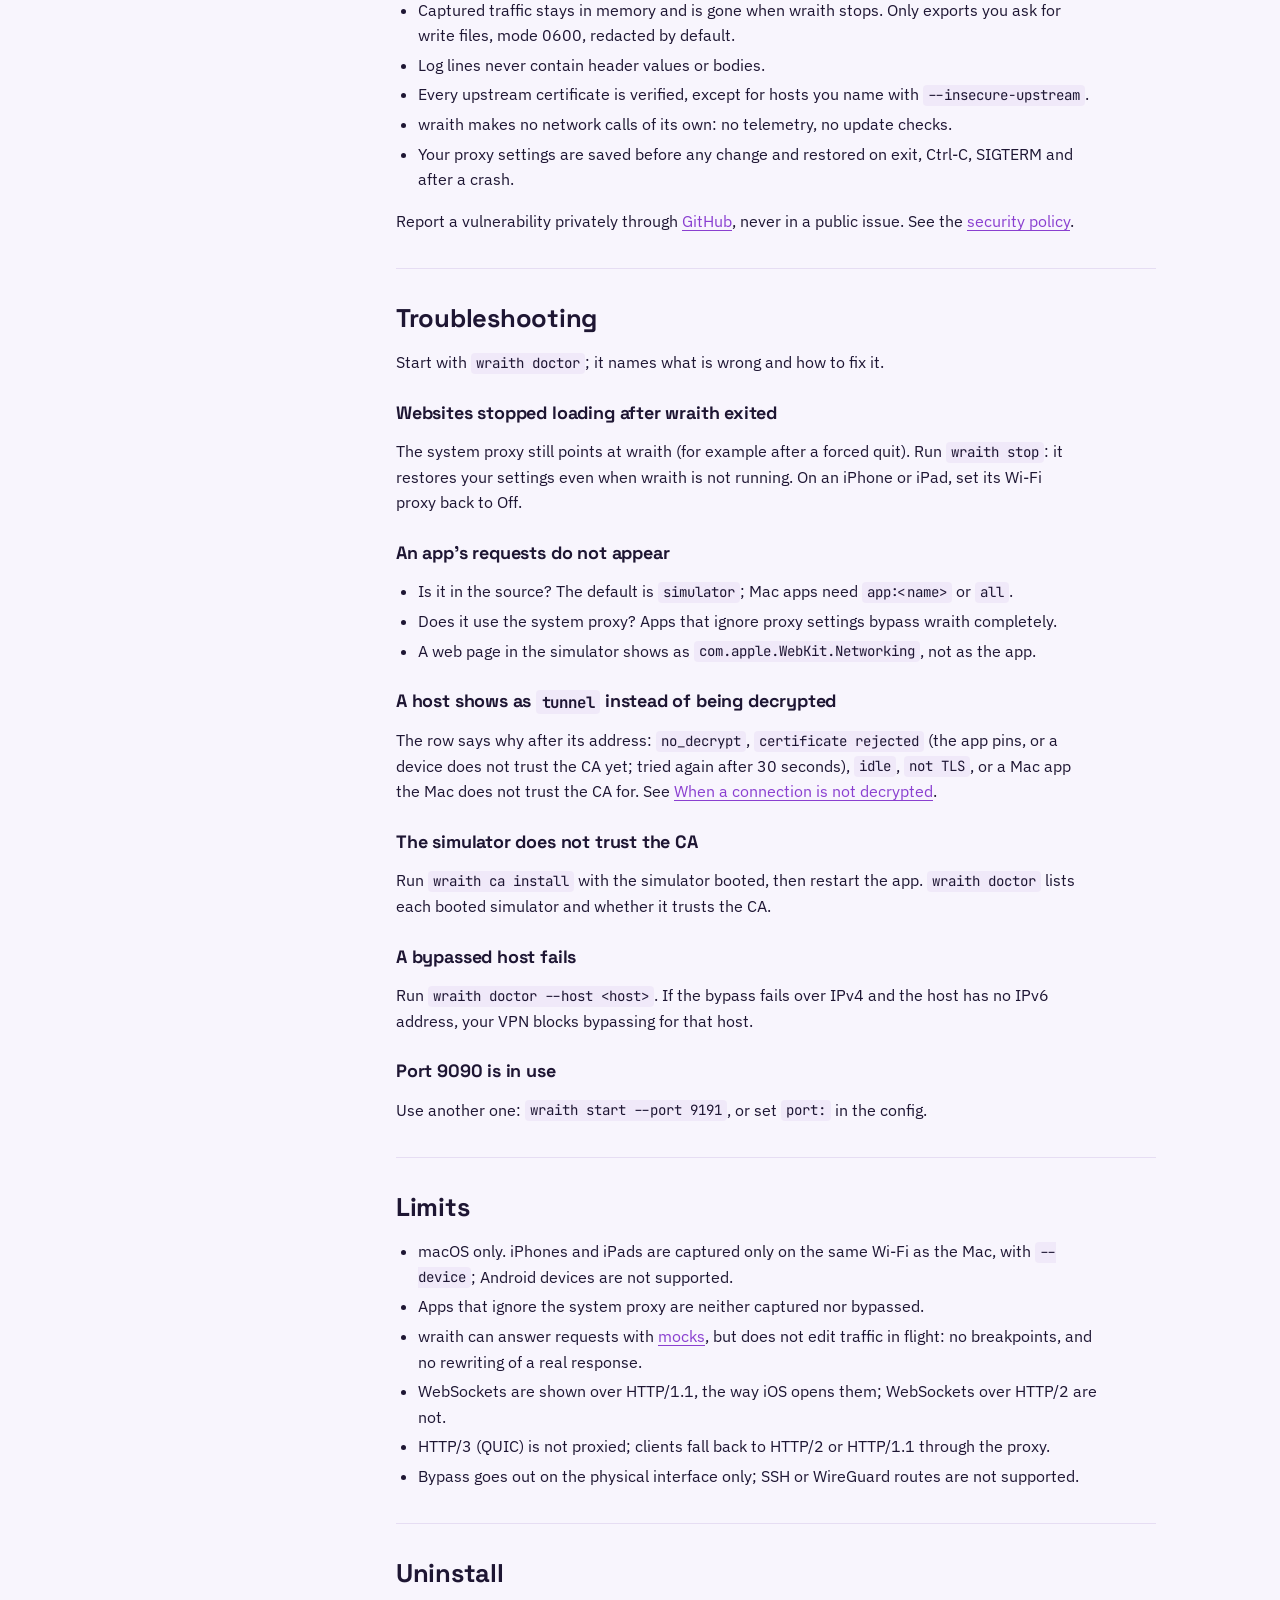
==== commit 41c35efa: "docs(site): a Stack page with the build and the design system A new page, linked from every header a" ====
--- a/site/docs/index.html
+++ b/site/docs/index.html
@@ -24,7 +24,8 @@
     </a>
     <nav aria-label="Main">
       <a href="./" aria-current="page">Docs</a>
-      <a href="#commands">Commands</a>
+      <a class="wide-only" href="#commands">Commands</a>
+      <a href="../stack/">Stack</a>
       <a href="https://github.com/esuEdu/wraith">GitHub</a>
     </nav>
   </div>
@@ -473,7 +474,7 @@
 <footer class="site-footer gutter">
   <div class="container">
     <span class="sign"><svg viewBox="0 0 32 32" aria-hidden="true"><path d="M16 3C9.9 3 5 7.9 5 14v14l3.7-2.6L12.3 28l3.7-2.6 3.7 2.6 3.6-2.6L27 28V14C27 7.9 22.1 3 16 3z" fill="currentColor"/><circle cx="12" cy="14" r="2.2" fill="var(--bg)"/><circle cx="20" cy="14" r="2.2" fill="var(--bg)"/></svg> wraith · MIT license</span>
-    <span><a href="../">Home</a> · <a href="#uninstall">Uninstall</a> · <a href="https://github.com/esuEdu/wraith">GitHub</a> · <a href="https://github.com/esuEdu/wraith/issues/new/choose">Report a bug</a></span>
+    <span><a href="../">Home</a> · <a href="../stack/">Stack</a> · <a href="#uninstall">Uninstall</a> · <a href="https://github.com/esuEdu/wraith">GitHub</a> · <a href="https://github.com/esuEdu/wraith/issues/new/choose">Report a bug</a></span>
   </div>
 </footer>
 
--- a/site/assets/style.css
+++ b/site/assets/style.css
@@ -234,12 +234,54 @@
 .callout p + p { margin-top: 8px; }
 .callout strong { color: var(--accent); }
 
+/* Stack and design */
+.cards { display: grid; grid-template-columns: repeat(auto-fill, minmax(220px, 1fr)); gap: 14px; margin: 18px 0; }
+.card { background: var(--surface); border: 1px solid var(--line); border-radius: 12px; padding: 16px 18px; min-width: 0; transition: transform 0.2s, border-color 0.25s, box-shadow 0.25s; }
+.card:hover { transform: translateY(-2px); border-color: color-mix(in srgb, var(--accent) 45%, var(--line)); box-shadow: 0 14px 32px -22px var(--glow); }
+.card h3 { margin: 0 0 6px !important; font-size: 1rem !important; }
+.card p { margin: 0; color: var(--muted); font-size: 0.92rem; }
+.arch { display: grid; gap: 12px; margin: 18px 0; }
+.arch-row { display: flex; flex-wrap: wrap; gap: 8px; align-items: stretch; padding: 12px; border: 1px solid var(--line); border-radius: 12px; background: var(--surface); }
+.arch-label { flex: 0 0 100%; font-family: var(--font-mono); font-size: 0.75rem; letter-spacing: 0.06em; text-transform: uppercase; color: var(--accent); }
+.pkg { flex: 1 1 150px; min-width: 0; padding: 8px 10px; border-radius: 8px; background: var(--bg); border: 1px solid var(--line); display: flex; flex-direction: column; gap: 2px; }
+.pkg b { font-family: var(--font-mono); font-size: 0.86rem; }
+.pkg span { font-size: 0.8rem; color: var(--muted); line-height: 1.4; }
+.swatches { display: grid; grid-template-columns: repeat(auto-fill, minmax(150px, 1fr)); gap: 14px; margin: 14px 0 8px; }
+.swatch { display: flex; flex-direction: column; gap: 2px; min-width: 0; }
+.swatch .chip { height: 56px; border-radius: 10px; background: var(--c); border: 1px solid var(--line); margin-bottom: 6px; }
+.swatch b { font-size: 0.9rem; }
+.swatch code { background: none; padding: 0; font-size: 0.8rem; color: var(--muted); }
+.swatch small { color: var(--muted); font-size: 0.8rem; line-height: 1.35; }
+.dot { display: inline-block; width: 0.8em; height: 0.8em; border-radius: 50%; background: var(--c); border: 1px solid var(--line); vertical-align: -0.08em; margin-right: 0.35em; }
+table.tokens td:nth-child(2), table.tokens td:nth-child(3) { font-family: var(--font-mono); font-size: 0.82rem; white-space: nowrap; }
+.gradient-bar { height: 14px; border-radius: 7px; background: var(--grad); margin: 14px 0 6px; box-shadow: 0 8px 22px -10px var(--glow); }
+.type-specimens { display: grid; gap: 14px; margin: 14px 0; }
+.specimen { border: 1px solid var(--line); border-radius: 12px; padding: 14px 16px; background: var(--surface); min-width: 0; }
+.specimen.wide { margin-top: 14px; }
+.spec-name { font-family: var(--font-mono); font-size: 0.75rem; letter-spacing: 0.06em; text-transform: uppercase; color: var(--accent); margin: 0 0 8px !important; }
+.spec { margin: 0 0 6px !important; overflow-wrap: anywhere; }
+.spec.display { font-family: var(--font-display); font-weight: 700; font-size: 1.8rem; line-height: 1.15; letter-spacing: -0.01em; }
+.spec.body { font-size: 1.05rem; }
+.spec.mono { font-family: var(--font-mono); font-size: 1rem; }
+.spec-note { margin: 0 !important; color: var(--muted); font-size: 0.86rem; }
+.specimen-grid { display: grid; grid-template-columns: repeat(2, minmax(0, 1fr)); gap: 14px; margin: 14px 0 0; }
+.specimen .install { width: 100%; }
+.specimen .callout { margin: 0; }
+.specimen ol.howto > li { margin: 10px 0; }
+.mascot-row { display: grid; grid-template-columns: repeat(2, minmax(0, 1fr)); gap: 18px; margin: 14px 0; }
+.mascot-cell { border: 1px solid var(--line); border-radius: 12px; padding: 18px; background: var(--surface); display: flex; flex-direction: column; gap: 12px; min-width: 0; }
+.mascot-cell p { margin: 0; color: var(--muted); font-size: 0.92rem; }
+.mascot-cell p b { color: var(--ink); }
+.mascot-cell .ghost { width: 120px; height: auto; align-self: center; animation: float 4.5s ease-in-out infinite; }
+.icon-set { display: flex; gap: 18px; align-items: center; justify-content: center; min-height: 120px; }
+.icon-set svg, .icon-set img { width: 48px; height: 48px; }
+
 /* Phone and tablet */
 @media (max-width: 900px) {
   .hero { padding-block: 44px 36px; }
   .hero .container { grid-template-columns: minmax(0, 1fr); }
   .mascot { width: 130px; grid-row: 1; justify-self: start; }
-  .jobs, .flow-notes { grid-template-columns: minmax(0, 1fr); }
+  .jobs, .flow-notes, .specimen-grid, .mascot-row { grid-template-columns: minmax(0, 1fr); }
   .safety { grid-template-columns: repeat(2, minmax(0, 1fr)); }
   .docs { grid-template-columns: minmax(0, 1fr); gap: 24px; padding-block: 24px 60px; }
   .toc { position: static; max-height: none; }
@@ -251,6 +293,7 @@
 @media (max-width: 560px) {
   .safety { grid-template-columns: minmax(0, 1fr); }
   .site-header nav { gap: 14px; }
+  .site-header nav .wide-only { display: none; }
   .band { padding-block: 48px; }
 }
 @media (prefers-reduced-motion: reduce) { *, *::before { scroll-behavior: auto !important; transition: none !important; animation: none !important; } }
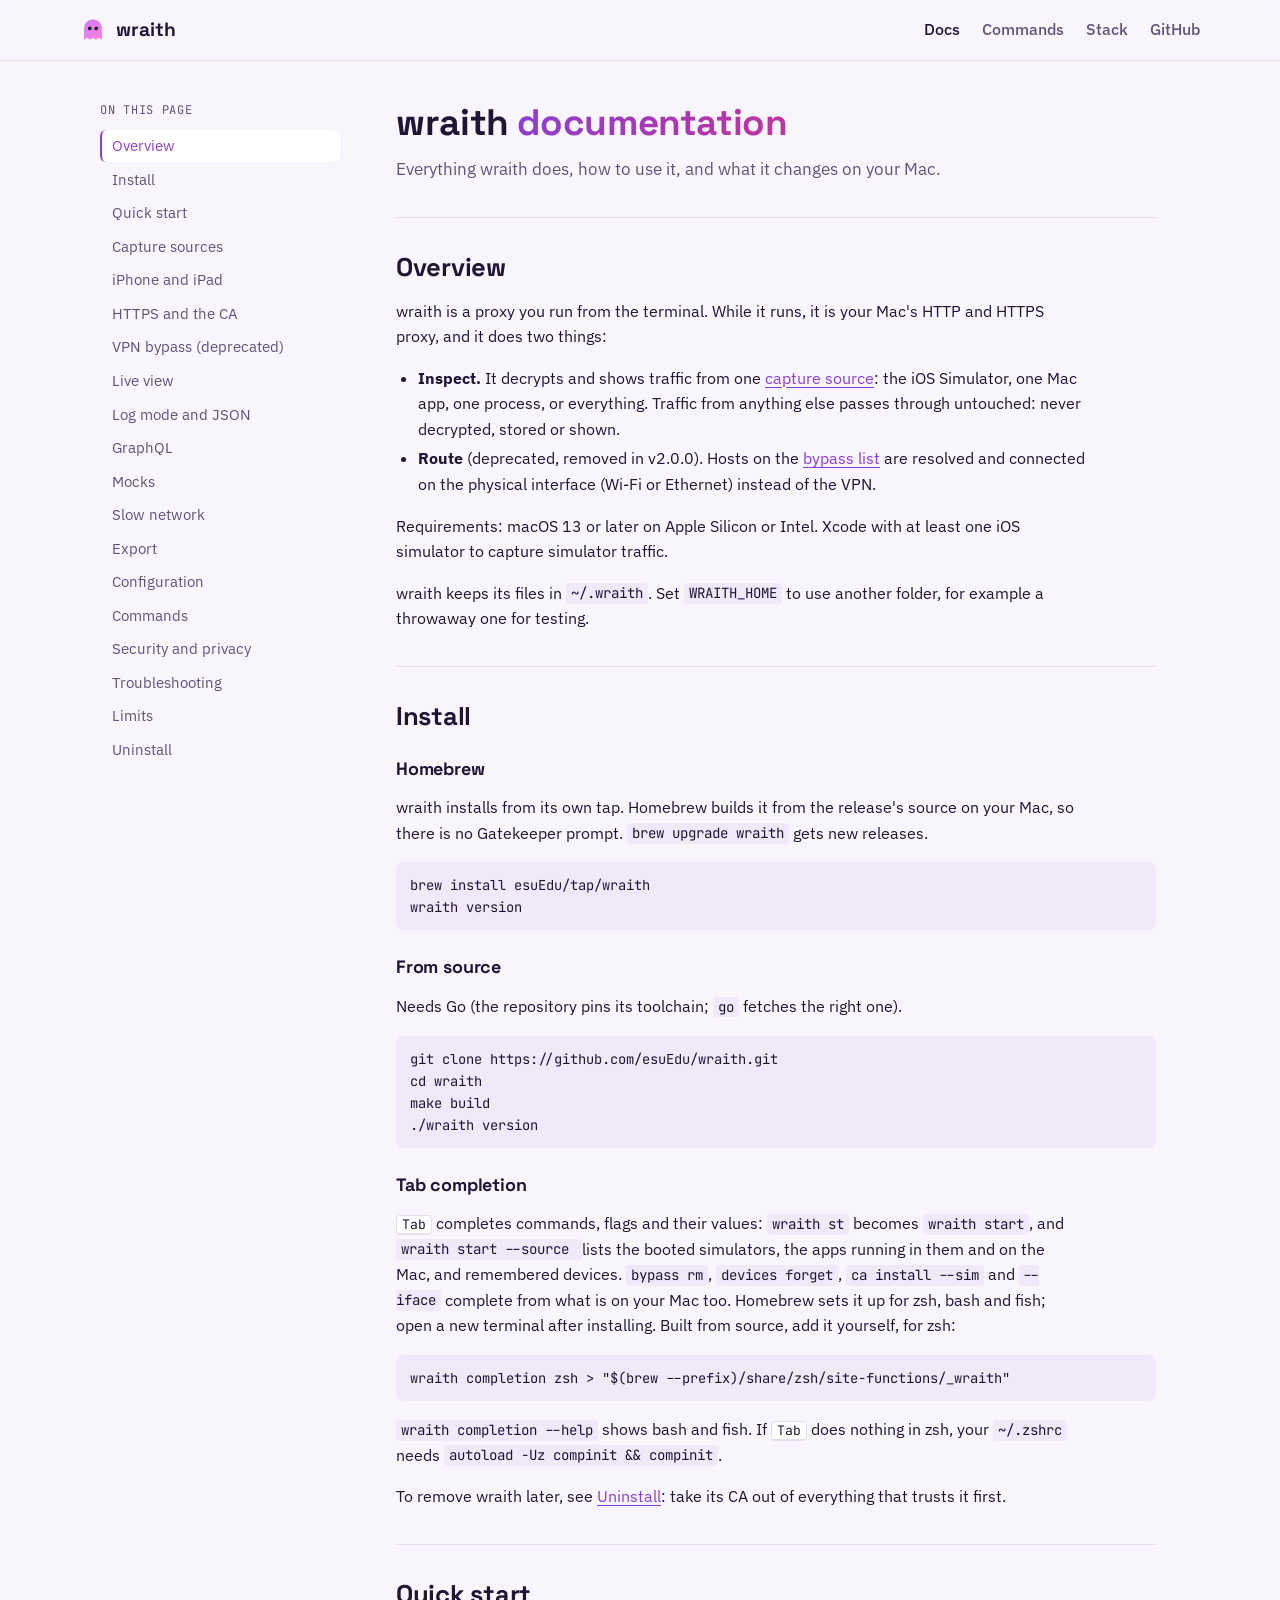
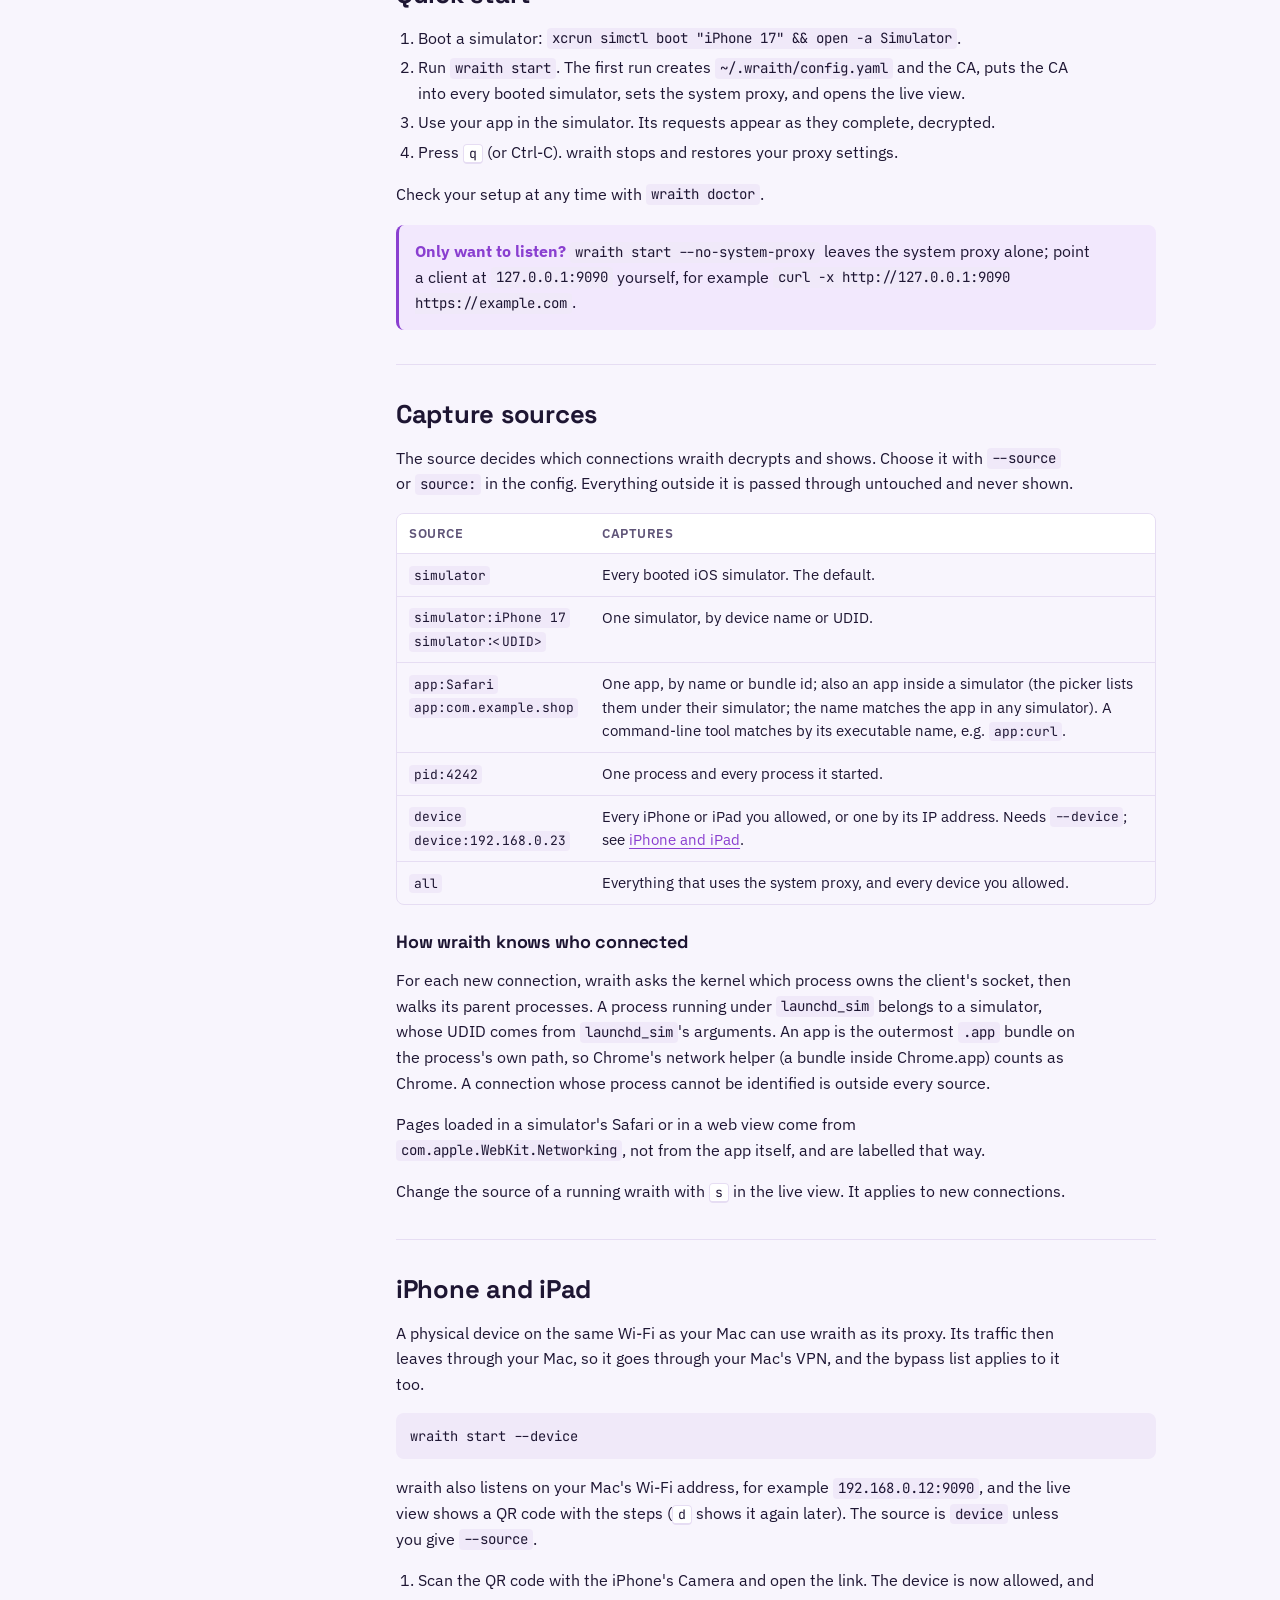
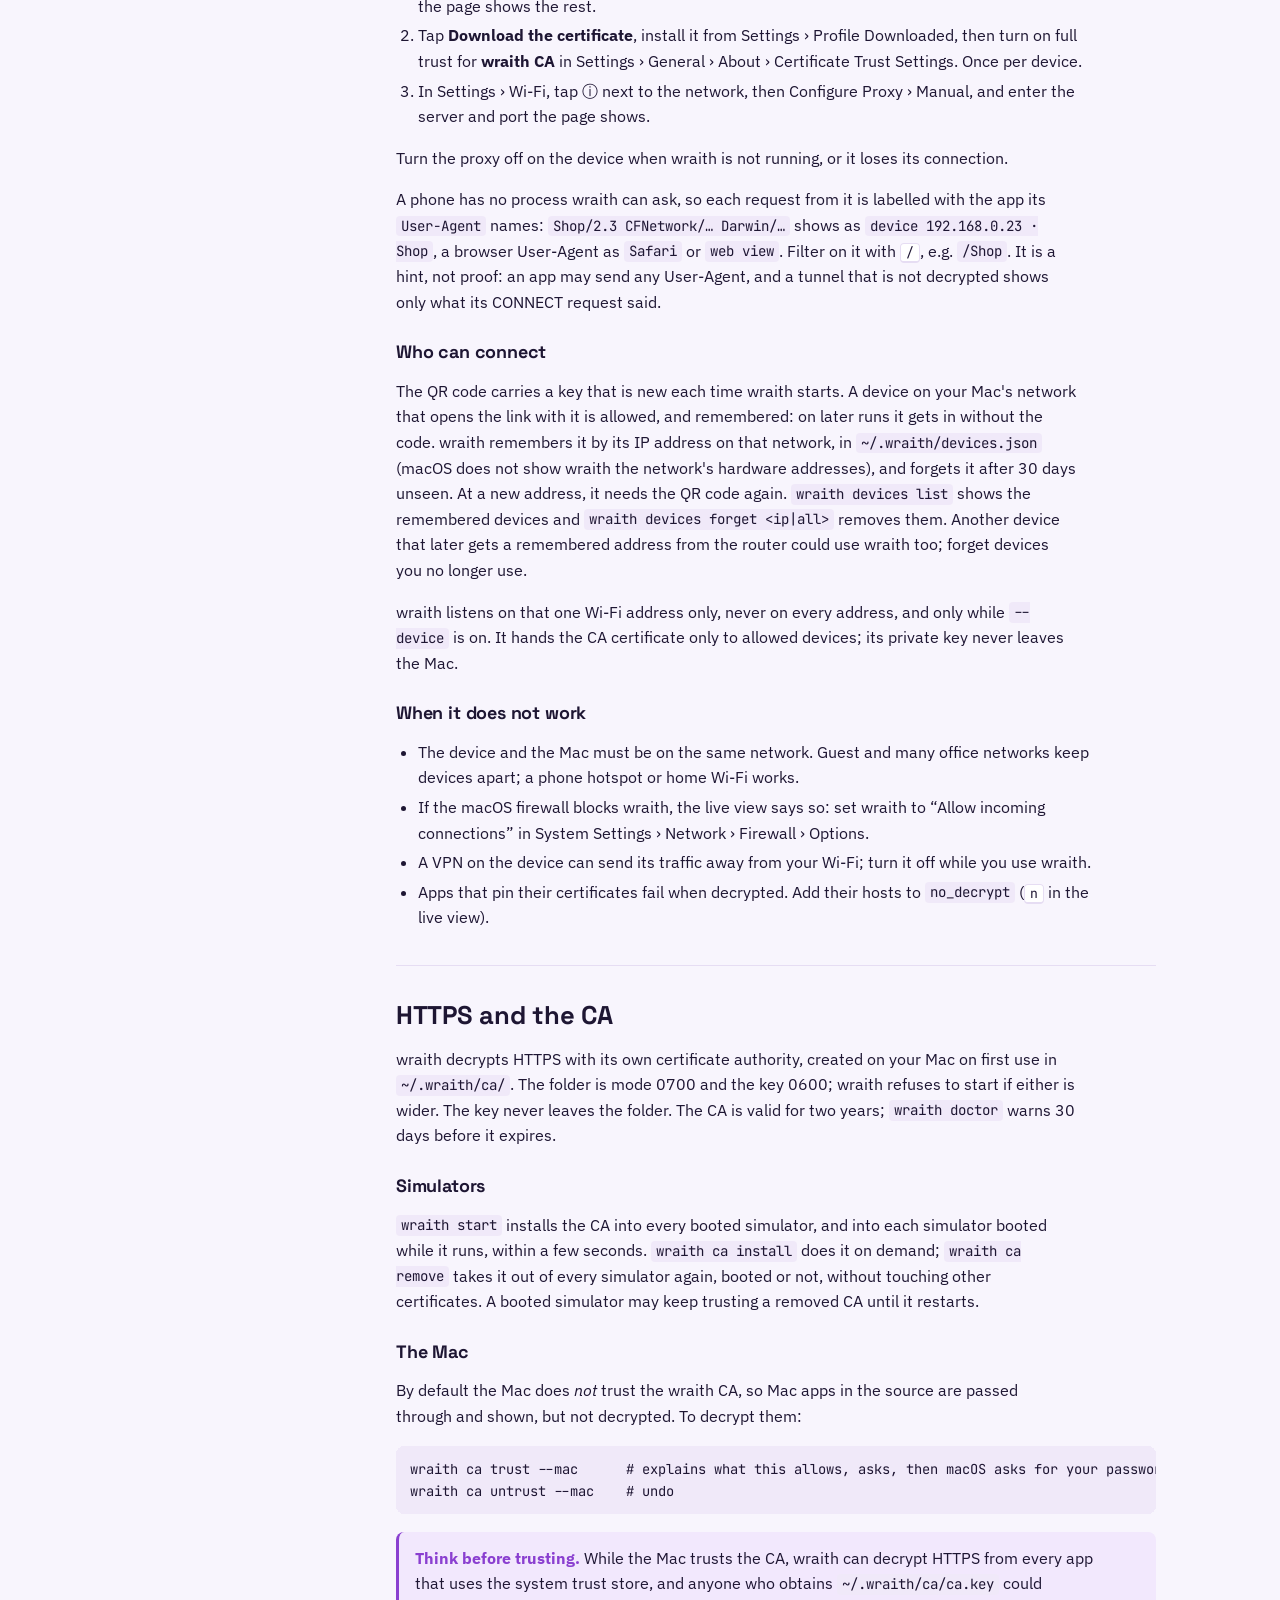
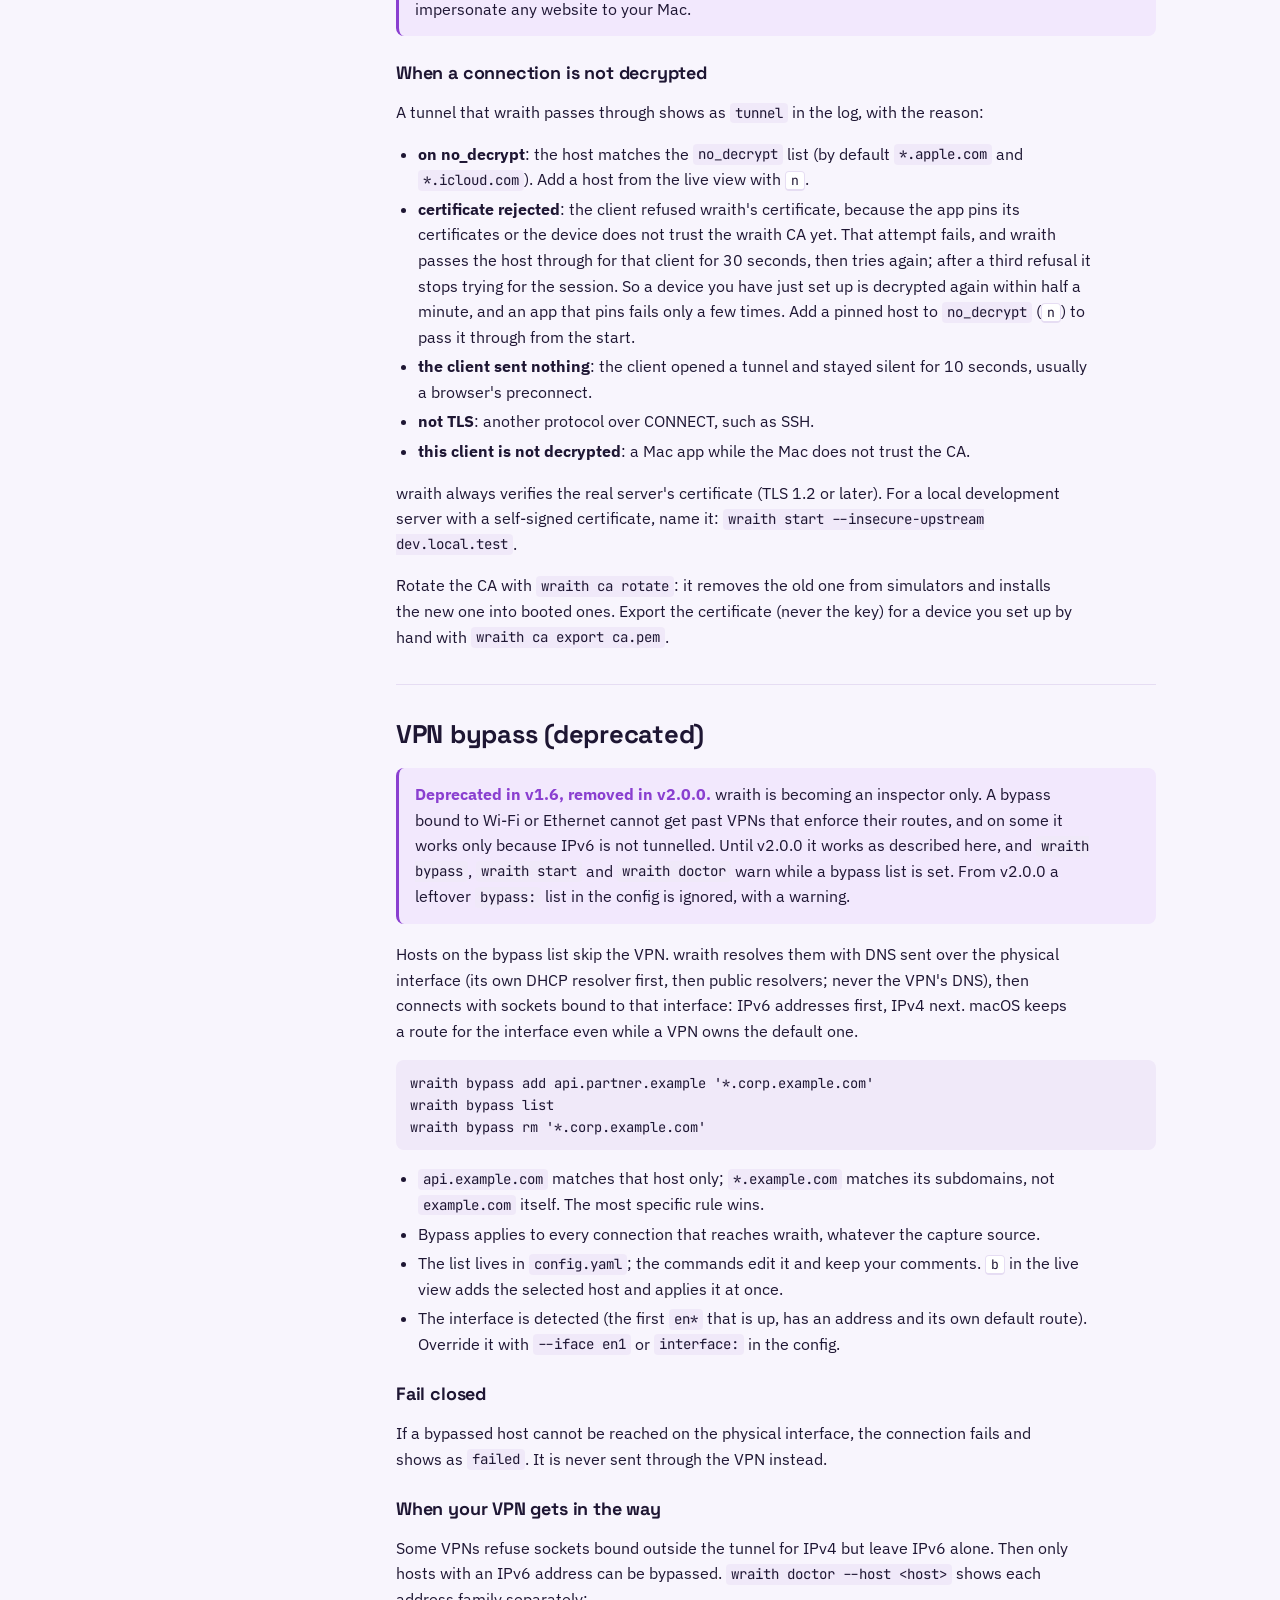
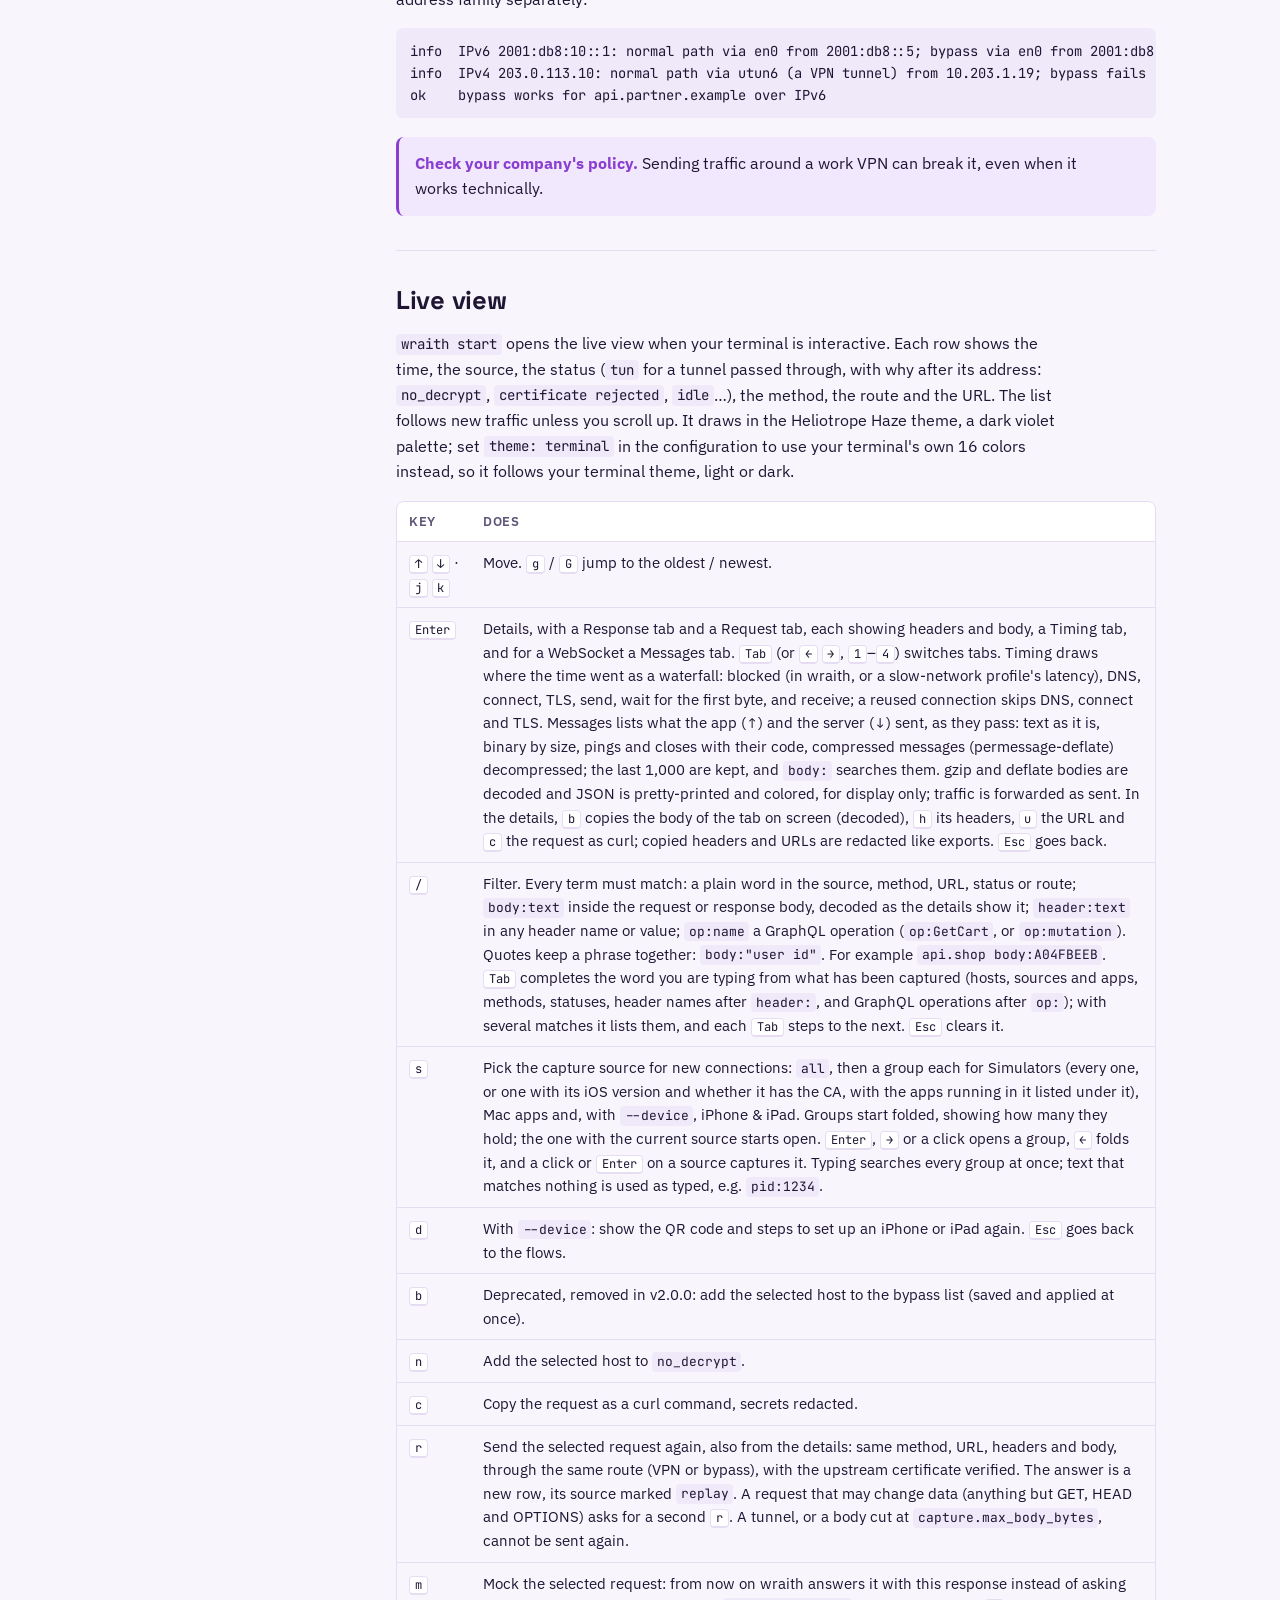
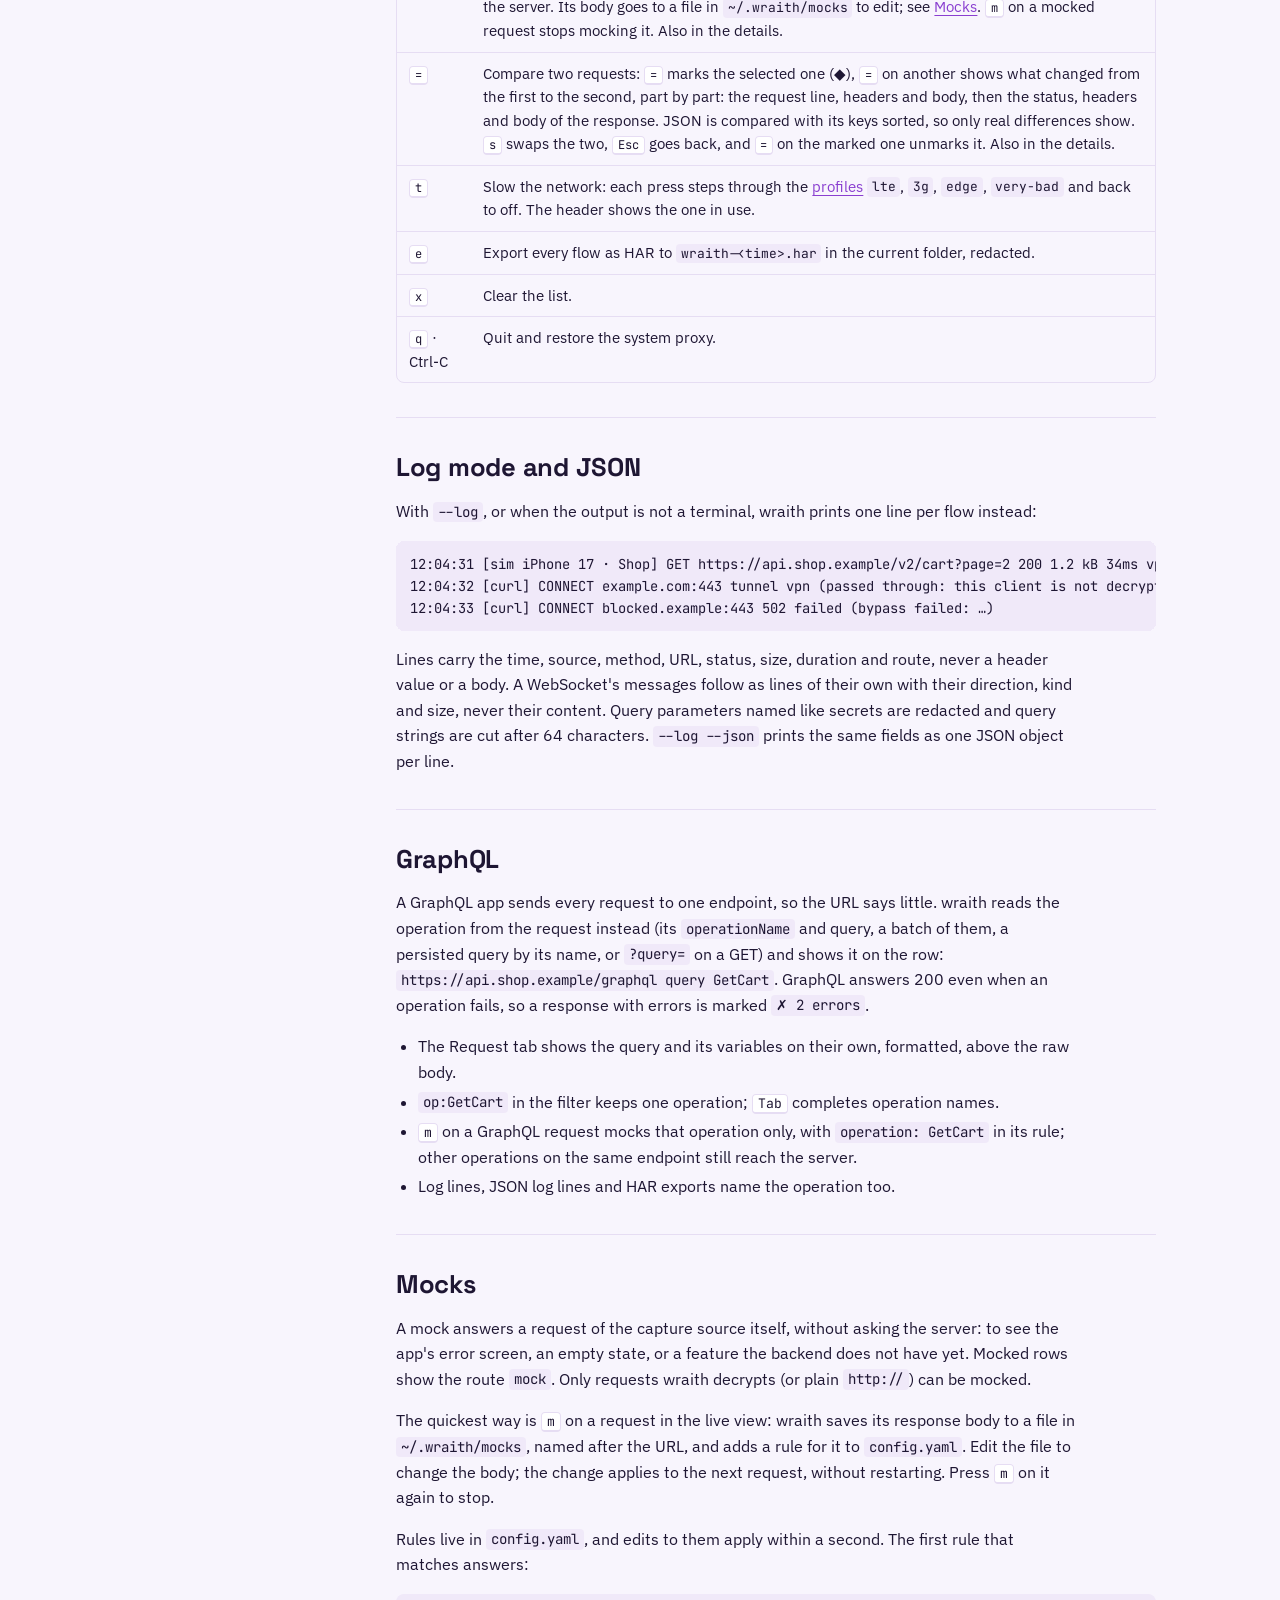
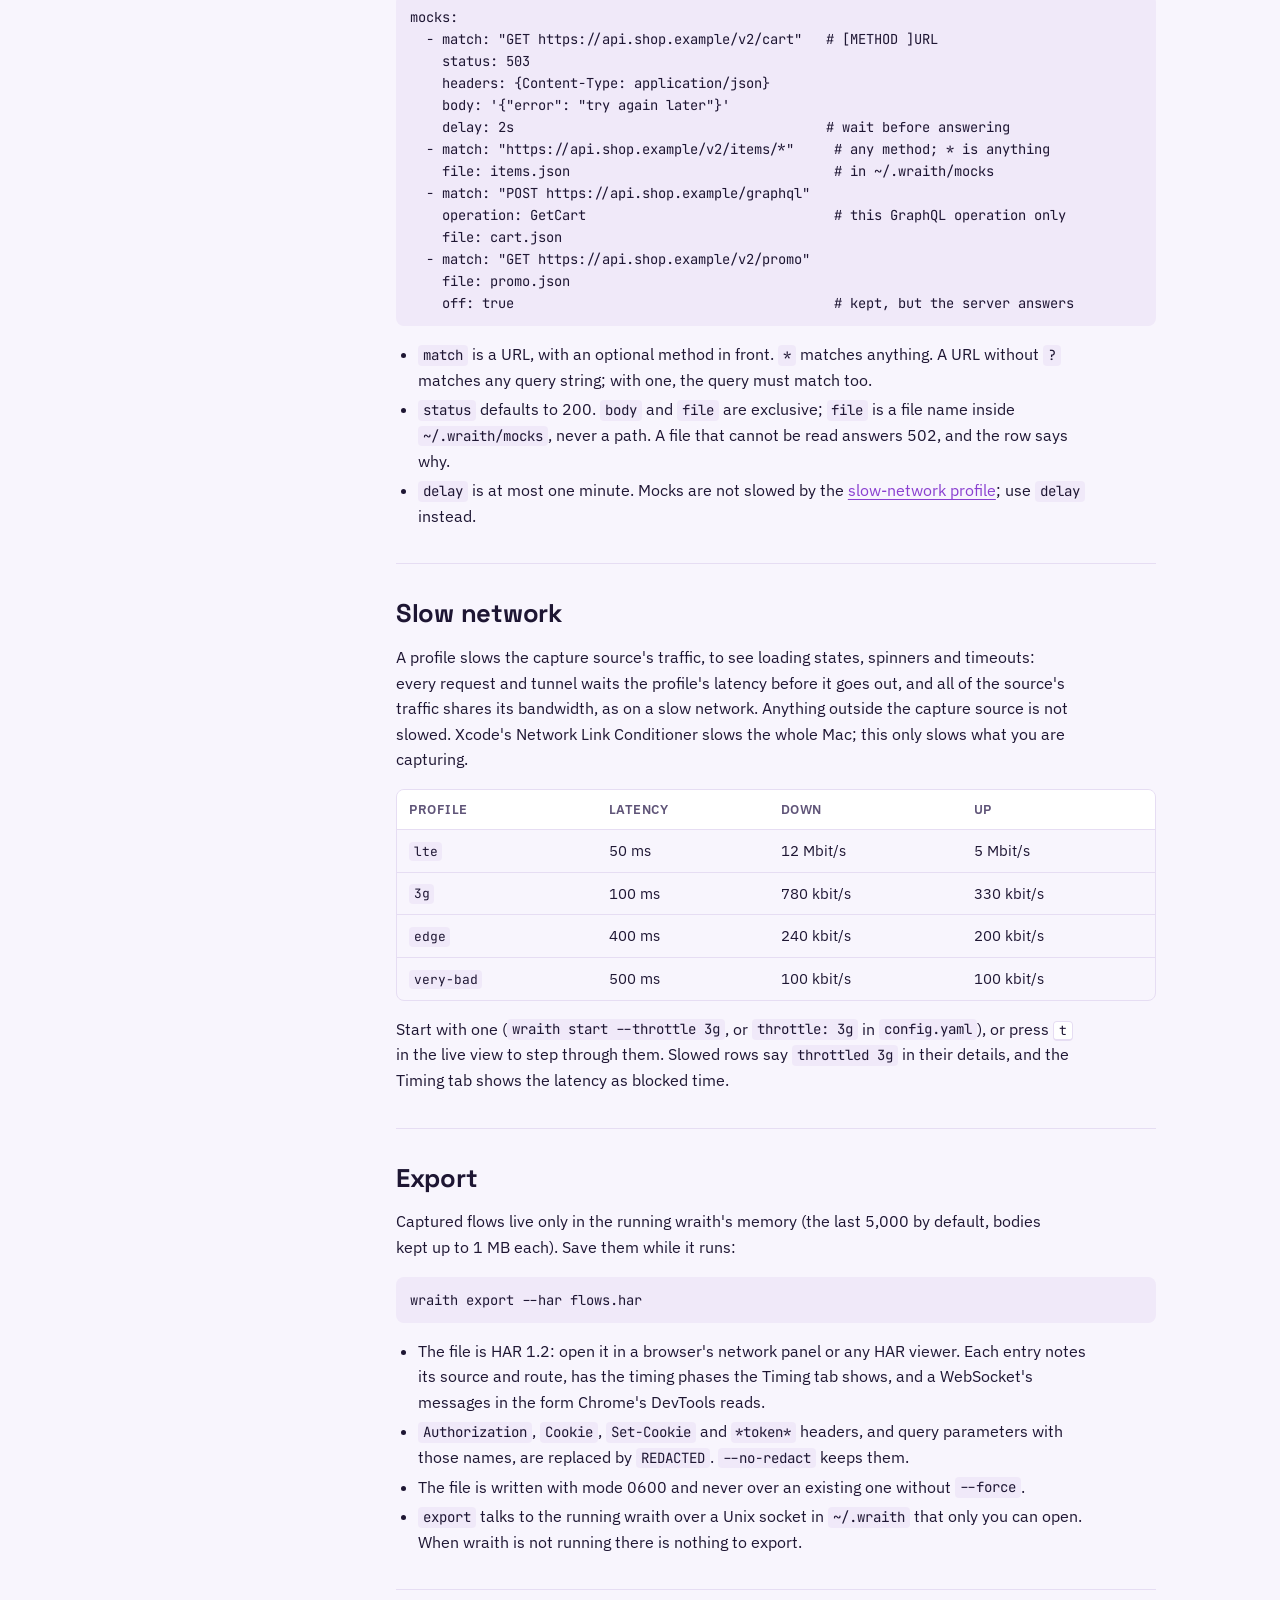
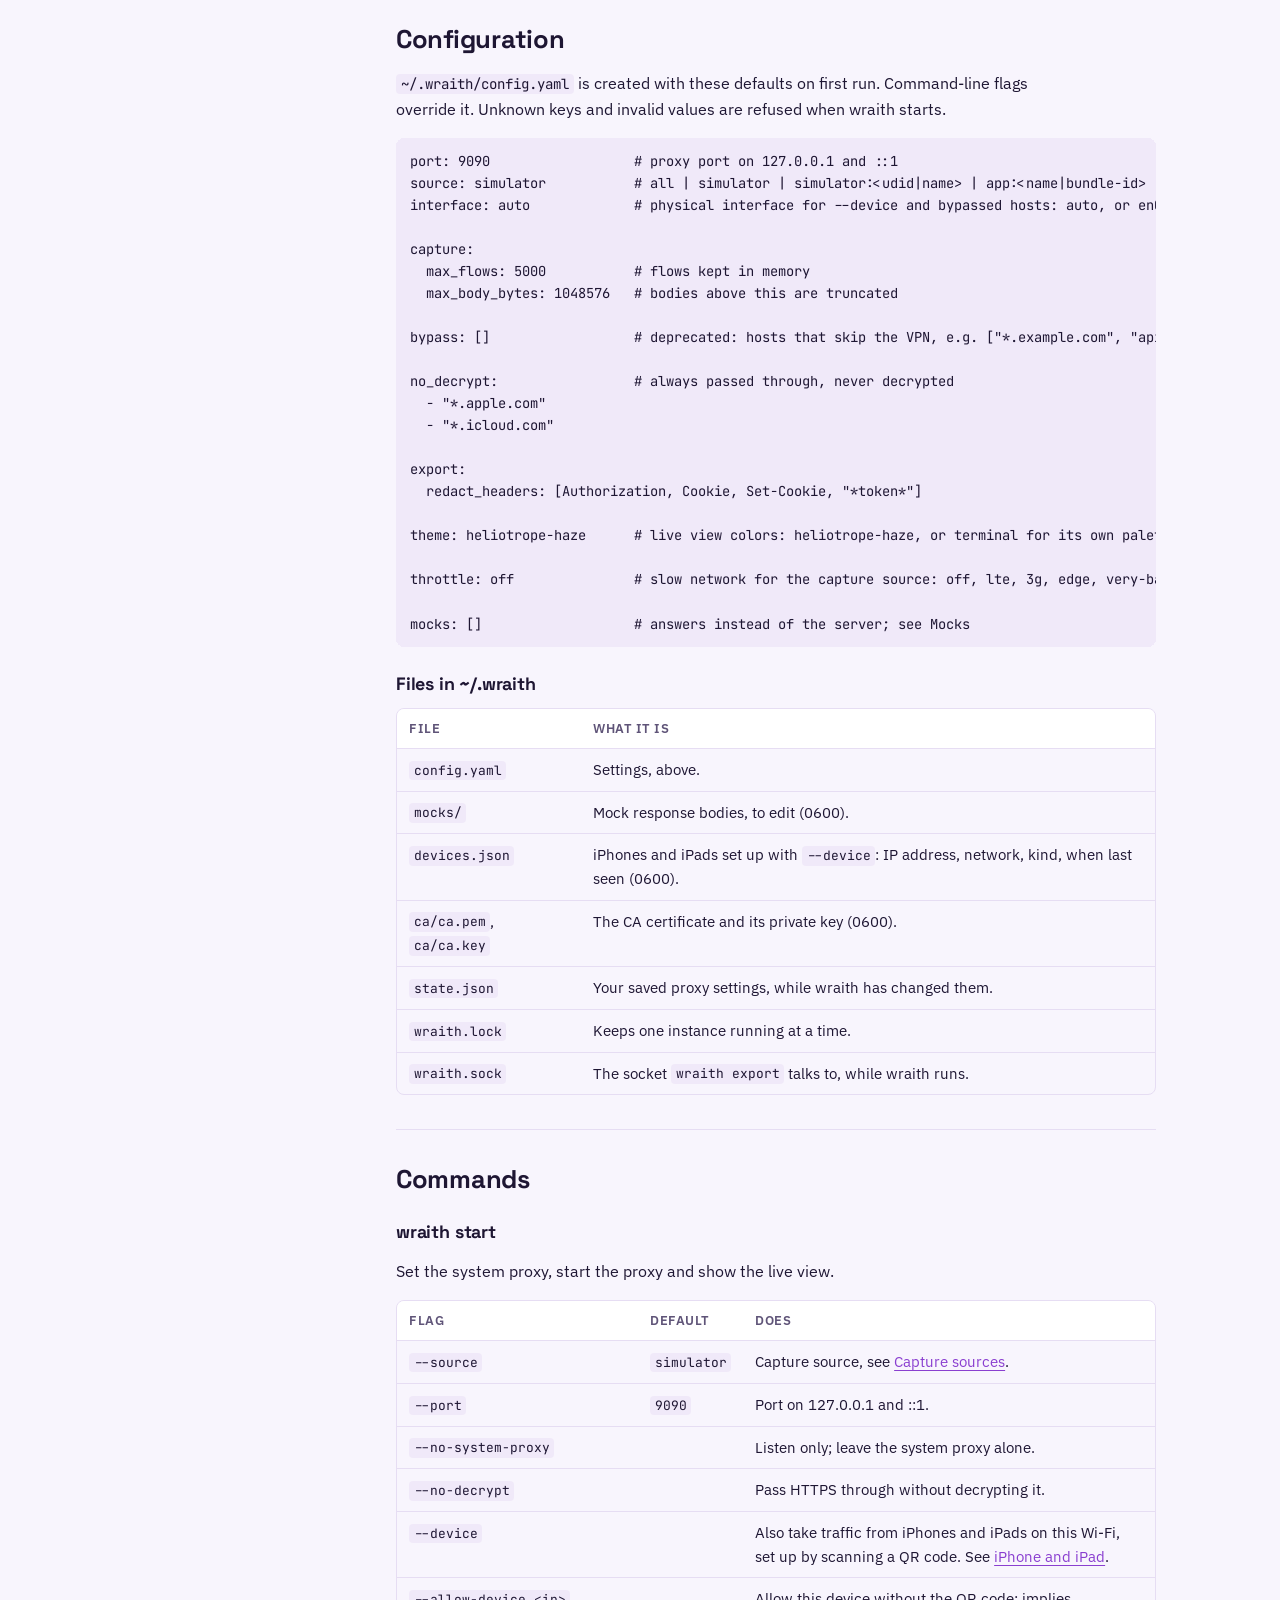
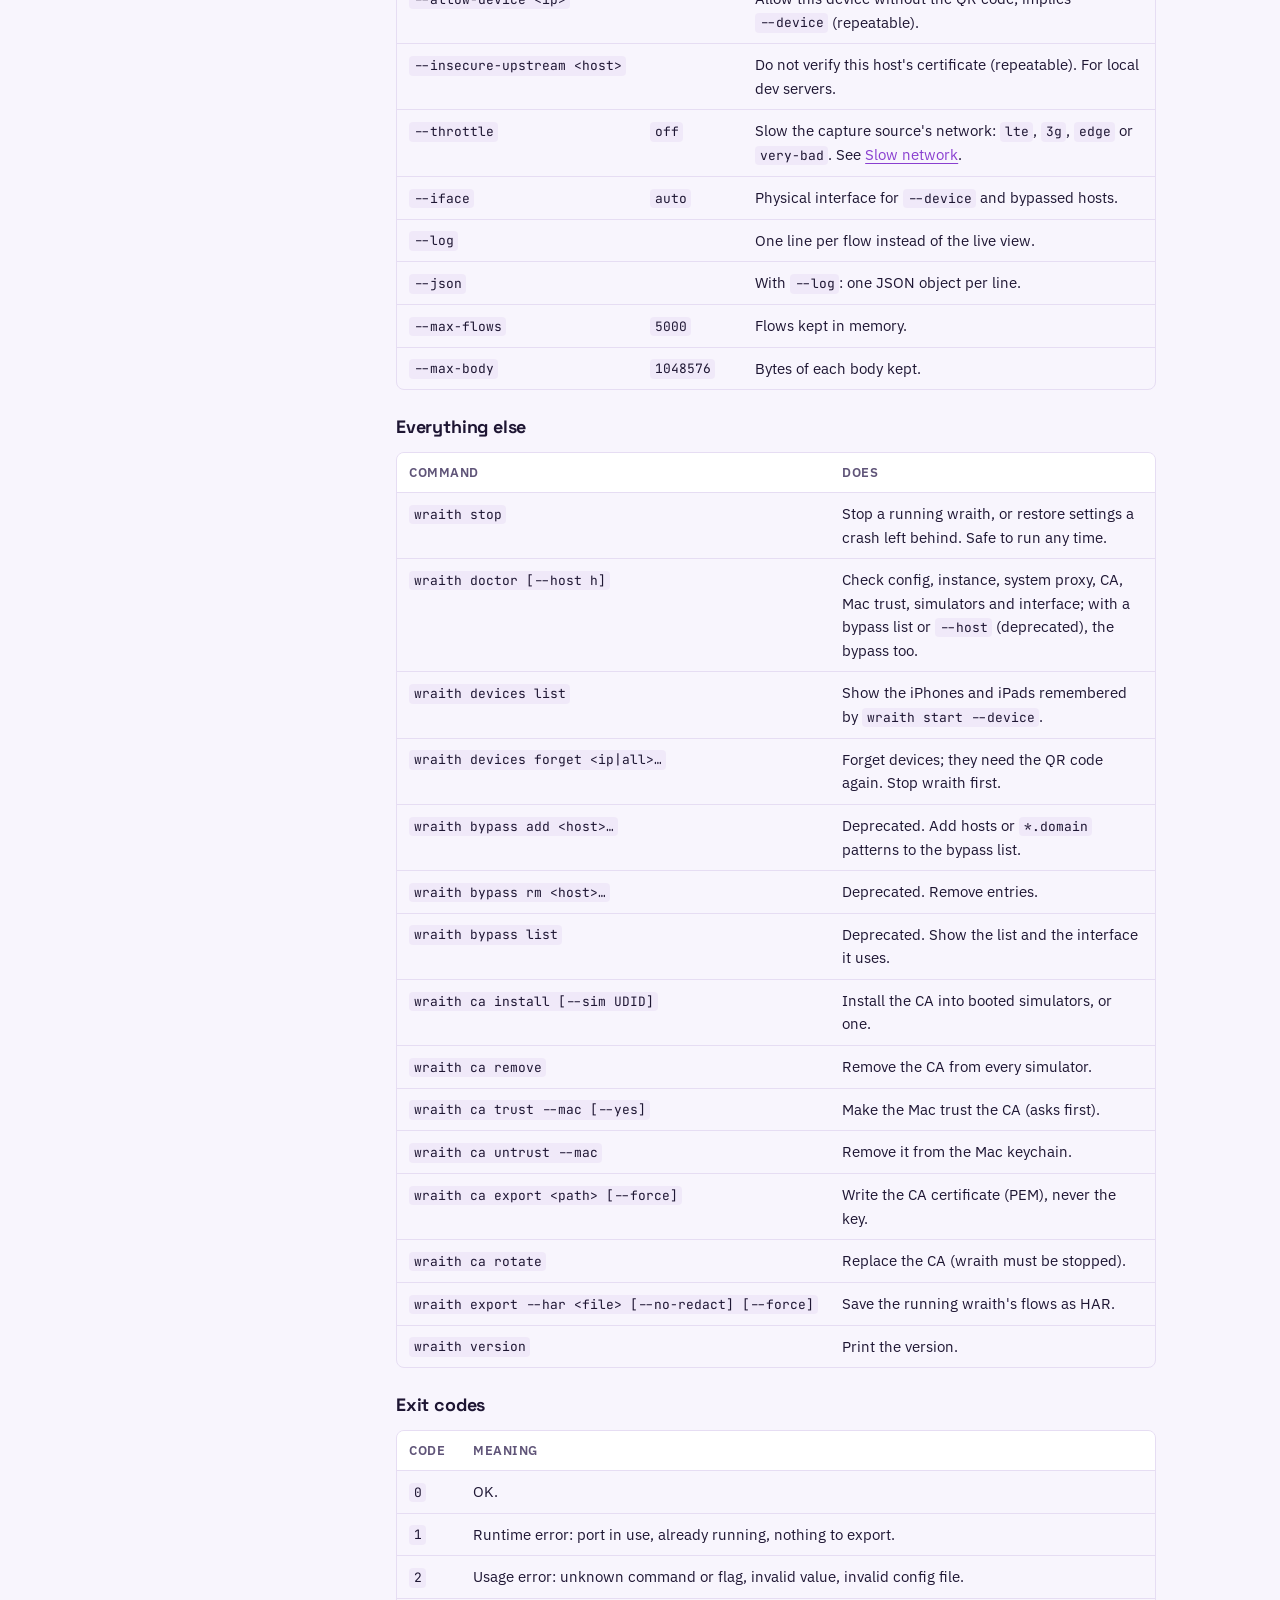
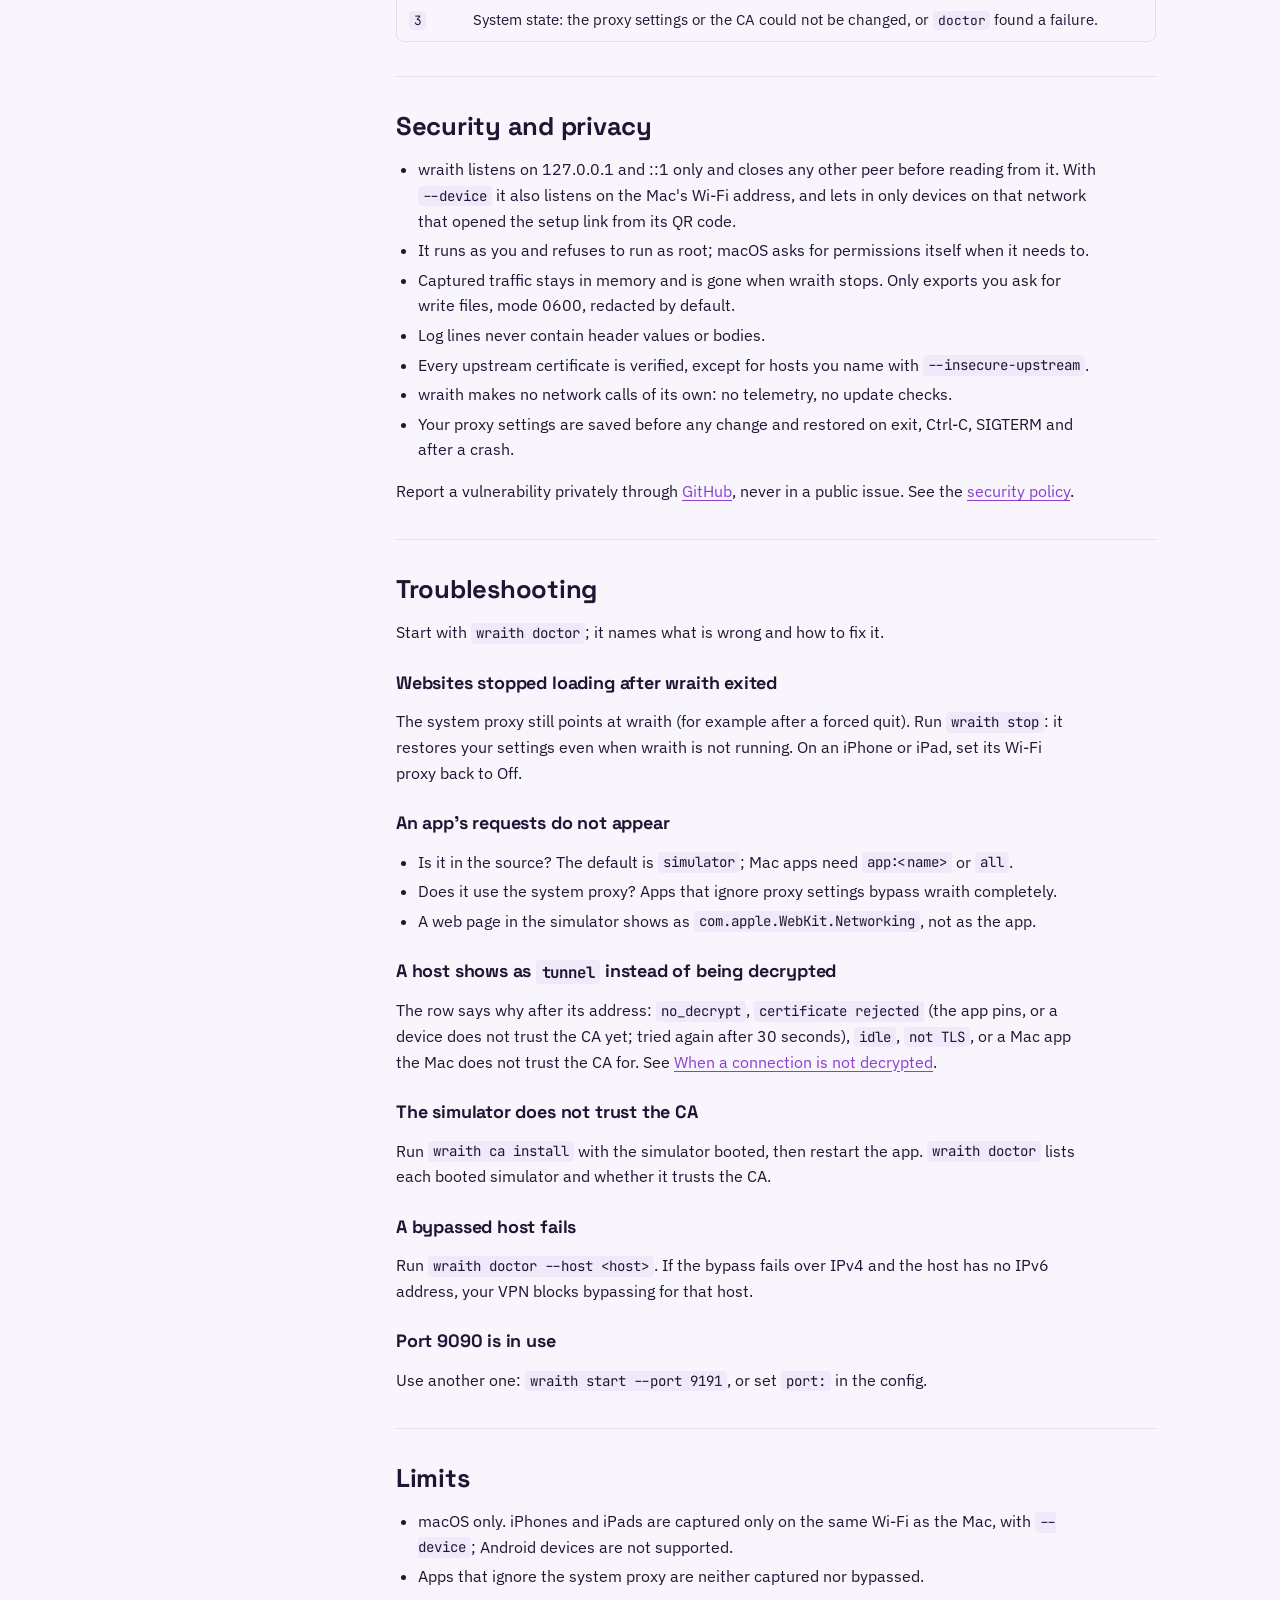
==== commit 678a6179: "feat: deprecate the VPN bypass, removed in v2.0.0 wraith is becoming an inspector only. A dial bound" ====
--- a/site/docs/index.html
+++ b/site/docs/index.html
@@ -44,7 +44,7 @@
           <li><a href="#sources">Capture sources</a></li>
           <li><a href="#devices">iPhone and iPad</a></li>
           <li><a href="#decryption">HTTPS and the CA</a></li>
-          <li><a href="#bypass">VPN bypass</a></li>
+          <li><a href="#bypass">VPN bypass (deprecated)</a></li>
           <li><a href="#live-view">Live view</a></li>
           <li><a href="#log">Log mode and JSON</a></li>
           <li><a href="#graphql">GraphQL</a></li>
@@ -72,7 +72,7 @@
         <p>wraith is a proxy you run from the terminal. While it runs, it is your Mac's HTTP and HTTPS proxy, and it does two things:</p>
         <ul>
           <li><strong>Inspect.</strong> It decrypts and shows traffic from one <a href="#sources">capture source</a>: the iOS Simulator, one Mac app, one process, or everything. Traffic from anything else passes through untouched: never decrypted, stored or shown.</li>
-          <li><strong>Route.</strong> Hosts on the <a href="#bypass">bypass list</a> are resolved and connected on the physical interface (Wi-Fi or Ethernet) instead of the VPN.</li>
+          <li><strong>Route</strong> (deprecated, removed in v2.0.0). Hosts on the <a href="#bypass">bypass list</a> are resolved and connected on the physical interface (Wi-Fi or Ethernet) instead of the VPN.</li>
         </ul>
         <p>Requirements: macOS 13 or later on Apple Silicon or Intel. Xcode with at least one iOS simulator to capture simulator traffic.</p>
         <p>wraith keeps its files in <code>~/.wraith</code>. Set <code>WRAITH_HOME</code> to use another folder, for example a throwaway one for testing.</p>
@@ -179,7 +179,8 @@
       </section>
 
       <section id="bypass">
-        <h2>VPN bypass</h2>
+        <h2>VPN bypass (deprecated)</h2>
+        <div class="callout"><p><strong>Deprecated in v1.6, removed in v2.0.0.</strong> wraith is becoming an inspector only. A bypass bound to Wi-Fi or Ethernet cannot get past VPNs that enforce their routes, and on some it works only because IPv6 is not tunnelled. Until v2.0.0 it works as described here, and <code>wraith bypass</code>, <code>wraith start</code> and <code>wraith doctor</code> warn while a bypass list is set. From v2.0.0 a leftover <code>bypass:</code> list in the config is ignored, with a warning.</p></div>
         <p>Hosts on the bypass list skip the VPN. wraith resolves them with DNS sent over the physical interface (its own DHCP resolver first, then public resolvers; never the VPN's DNS), then connects with sockets bound to that interface: IPv6 addresses first, IPv4 next. macOS keeps a route for the interface even while a VPN owns the default one.</p>
         <pre class="block">wraith bypass add api.partner.example '*.corp.example.com'
 wraith bypass list
@@ -211,7 +212,7 @@
             <tr><td><kbd>/</kbd></td><td>Filter. Every term must match: a plain word in the source, method, URL, status or route; <code>body:text</code> inside the request or response body, decoded as the details show it; <code>header:text</code> in any header name or value; <code>op:name</code> a GraphQL operation (<code>op:GetCart</code>, or <code>op:mutation</code>). Quotes keep a phrase together: <code>body:"user id"</code>. For example <code>api.shop body:A04FBEEB</code>. <kbd>Tab</kbd> completes the word you are typing from what has been captured (hosts, sources and apps, methods, statuses, header names after <code>header:</code>, and GraphQL operations after <code>op:</code>); with several matches it lists them, and each <kbd>Tab</kbd> steps to the next. <kbd>Esc</kbd> clears it.</td></tr>
             <tr><td><kbd>s</kbd></td><td>Pick the capture source for new connections: <code>all</code>, then a group each for Simulators (every one, or one with its iOS version and whether it has the CA, with the apps running in it listed under it), Mac apps and, with <code>--device</code>, iPhone &amp; iPad. Groups start folded, showing how many they hold; the one with the current source starts open. <kbd>Enter</kbd>, <kbd>→</kbd> or a click opens a group, <kbd>←</kbd> folds it, and a click or <kbd>Enter</kbd> on a source captures it. Typing searches every group at once; text that matches nothing is used as typed, e.g. <code>pid:1234</code>.</td></tr>
             <tr><td><kbd>d</kbd></td><td>With <code>--device</code>: show the QR code and steps to set up an iPhone or iPad again. <kbd>Esc</kbd> goes back to the flows.</td></tr>
-            <tr><td><kbd>b</kbd></td><td>Add the selected host to the bypass list (saved and applied at once).</td></tr>
+            <tr><td><kbd>b</kbd></td><td>Deprecated, removed in v2.0.0: add the selected host to the bypass list (saved and applied at once).</td></tr>
             <tr><td><kbd>n</kbd></td><td>Add the selected host to <code>no_decrypt</code>.</td></tr>
             <tr><td><kbd>c</kbd></td><td>Copy the request as a curl command, secrets redacted.</td></tr>
             <tr><td><kbd>r</kbd></td><td>Send the selected request again, also from the details: same method, URL, headers and body, through the same route (VPN or bypass), with the upstream certificate verified. The answer is a new row, its source marked <code>replay</code>. A request that may change data (anything but GET, HEAD and OPTIONS) asks for a second <kbd>r</kbd>. A tunnel, or a body cut at <code>capture.max_body_bytes</code>, cannot be sent again.</td></tr>
@@ -303,13 +304,13 @@
         <p><code>~/.wraith/config.yaml</code> is created with these defaults on first run. Command-line flags override it. Unknown keys and invalid values are refused when wraith starts.</p>
         <pre class="block">port: 9090                  # proxy port on 127.0.0.1 and ::1
 source: simulator           # all | simulator | simulator:&lt;udid|name&gt; | app:&lt;name|bundle-id&gt; | pid:&lt;pid&gt;
-interface: auto             # physical interface for bypassed hosts: auto, or en0, en1, ...
+interface: auto             # physical interface for --device and bypassed hosts: auto, or en0, en1, ...
 
 capture:
   max_flows: 5000           # flows kept in memory
   max_body_bytes: 1048576   # bodies above this are truncated
 
-bypass: []                  # hosts that skip the VPN, e.g. ["*.example.com", "api.partner.io"]
+bypass: []                  # deprecated: hosts that skip the VPN, e.g. ["*.example.com", "api.partner.io"]
 
 no_decrypt:                 # always passed through, never decrypted
   - "*.apple.com"
@@ -353,7 +354,7 @@
             <tr><td><code>--allow-device &lt;ip&gt;</code></td><td></td><td>Allow this device without the QR code; implies <code>--device</code> (repeatable).</td></tr>
             <tr><td><code>--insecure-upstream &lt;host&gt;</code></td><td></td><td>Do not verify this host's certificate (repeatable). For local dev servers.</td></tr>
             <tr><td><code>--throttle</code></td><td><code>off</code></td><td>Slow the capture source's network: <code>lte</code>, <code>3g</code>, <code>edge</code> or <code>very-bad</code>. See <a href="#slow-network">Slow network</a>.</td></tr>
-            <tr><td><code>--iface</code></td><td><code>auto</code></td><td>Physical interface for bypassed hosts.</td></tr>
+            <tr><td><code>--iface</code></td><td><code>auto</code></td><td>Physical interface for <code>--device</code> and bypassed hosts.</td></tr>
             <tr><td><code>--log</code></td><td></td><td>One line per flow instead of the live view.</td></tr>
             <tr><td><code>--json</code></td><td></td><td>With <code>--log</code>: one JSON object per line.</td></tr>
             <tr><td><code>--max-flows</code></td><td><code>5000</code></td><td>Flows kept in memory.</td></tr>
@@ -365,12 +366,12 @@
           <thead><tr><th>Command</th><th>Does</th></tr></thead>
           <tbody>
             <tr><td><code>wraith stop</code></td><td>Stop a running wraith, or restore settings a crash left behind. Safe to run any time.</td></tr>
-            <tr><td><code>wraith doctor [--host h]</code></td><td>Check config, instance, system proxy, CA, Mac trust, simulators, interface and bypass.</td></tr>
+            <tr><td><code>wraith doctor [--host h]</code></td><td>Check config, instance, system proxy, CA, Mac trust, simulators and interface; with a bypass list or <code>--host</code> (deprecated), the bypass too.</td></tr>
             <tr><td><code>wraith devices list</code></td><td>Show the iPhones and iPads remembered by <code>wraith start --device</code>.</td></tr>
             <tr><td><code>wraith devices forget &lt;ip|all&gt;…</code></td><td>Forget devices; they need the QR code again. Stop wraith first.</td></tr>
-            <tr><td><code>wraith bypass add &lt;host&gt;…</code></td><td>Add hosts or <code>*.domain</code> patterns to the bypass list.</td></tr>
-            <tr><td><code>wraith bypass rm &lt;host&gt;…</code></td><td>Remove entries.</td></tr>
-            <tr><td><code>wraith bypass list</code></td><td>Show the list and the interface it uses.</td></tr>
+            <tr><td><code>wraith bypass add &lt;host&gt;…</code></td><td>Deprecated. Add hosts or <code>*.domain</code> patterns to the bypass list.</td></tr>
+            <tr><td><code>wraith bypass rm &lt;host&gt;…</code></td><td>Deprecated. Remove entries.</td></tr>
+            <tr><td><code>wraith bypass list</code></td><td>Deprecated. Show the list and the interface it uses.</td></tr>
             <tr><td><code>wraith ca install [--sim UDID]</code></td><td>Install the CA into booted simulators, or one.</td></tr>
             <tr><td><code>wraith ca remove</code></td><td>Remove the CA from every simulator.</td></tr>
             <tr><td><code>wraith ca trust --mac [--yes]</code></td><td>Make the Mac trust the CA (asks first).</td></tr>
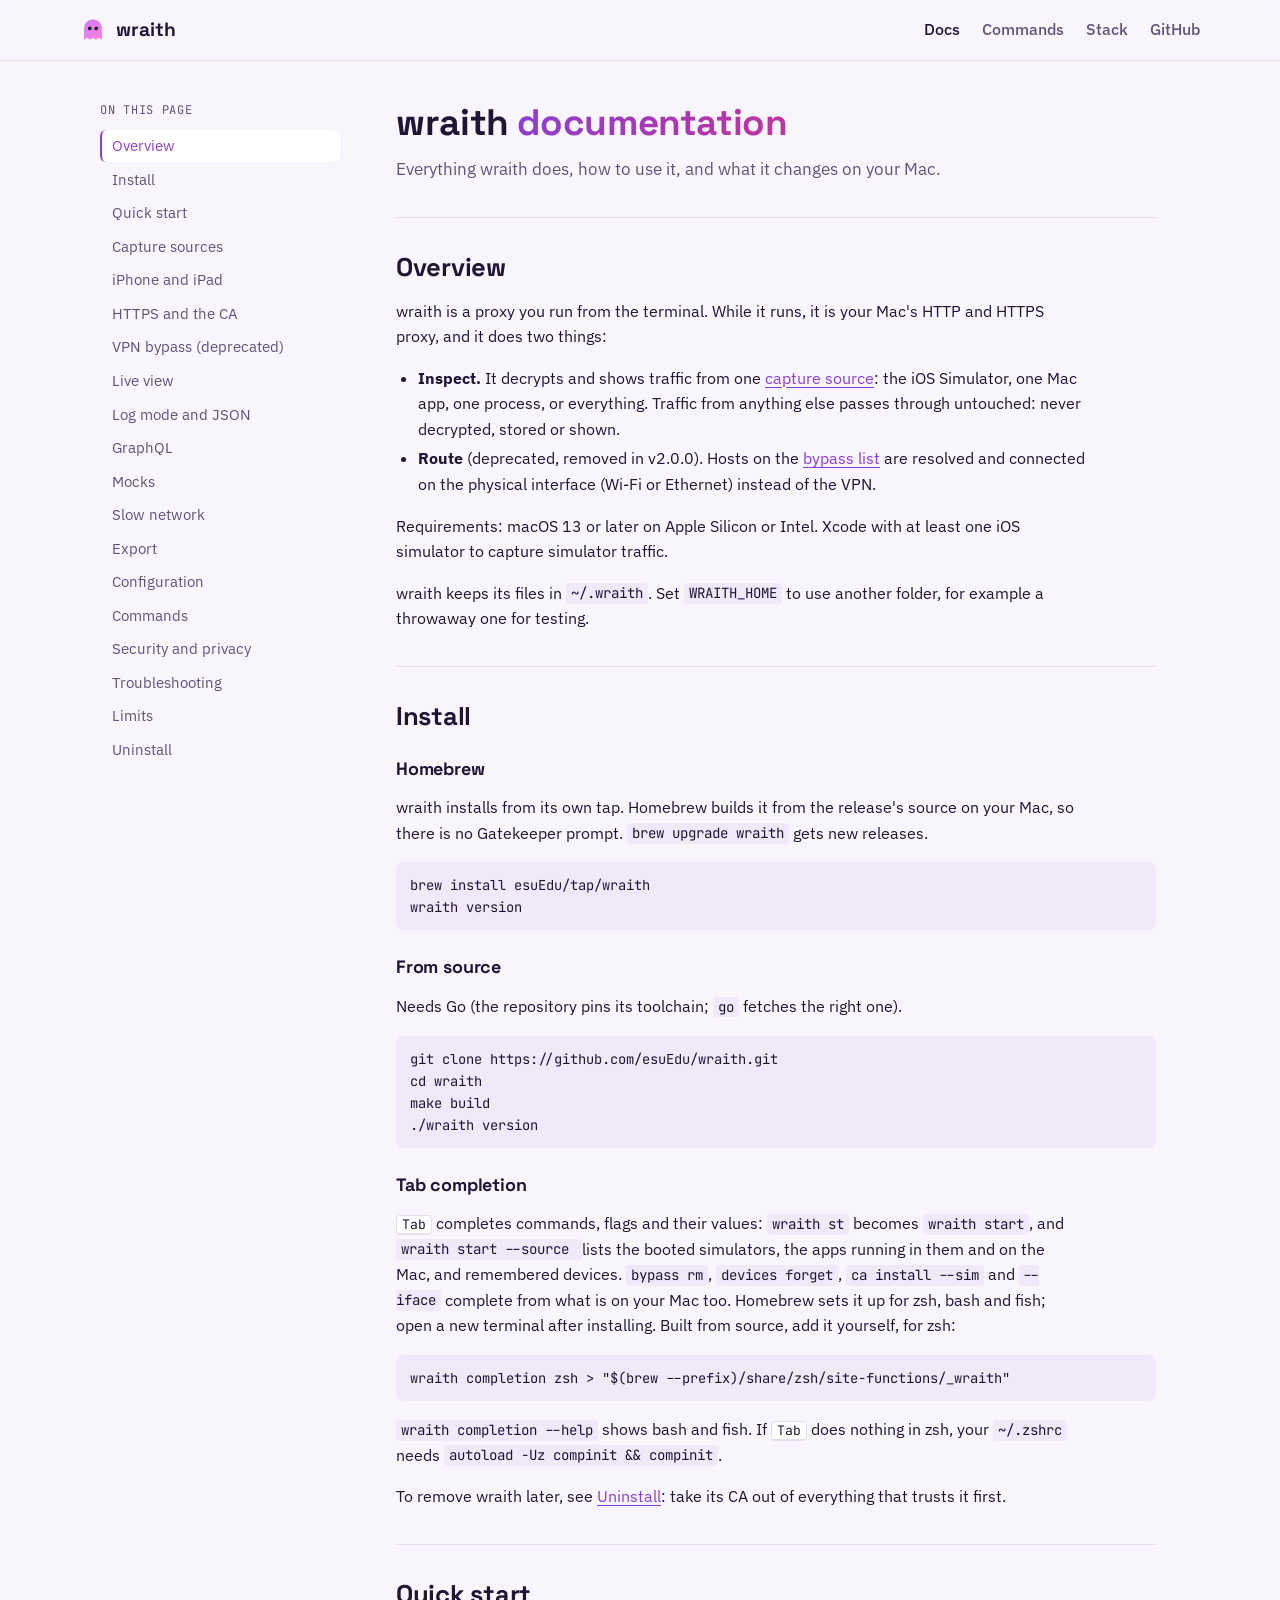
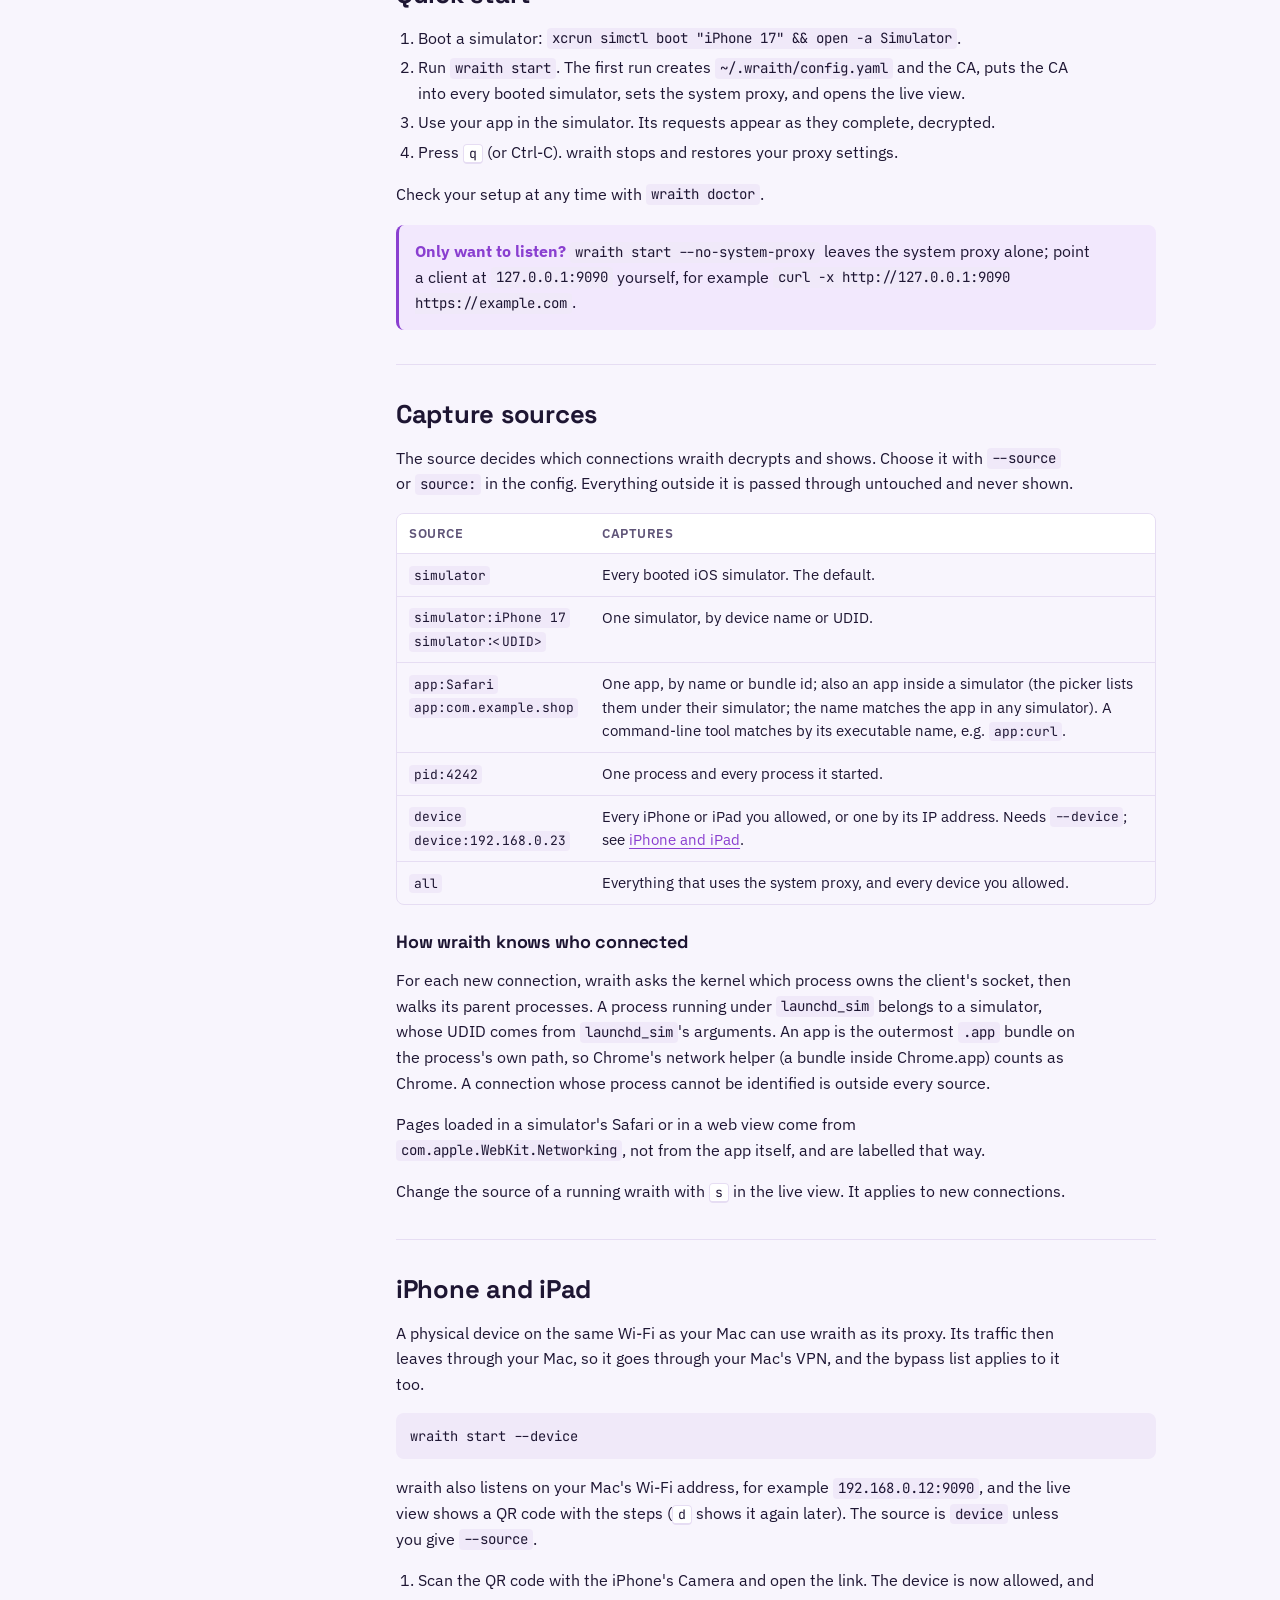
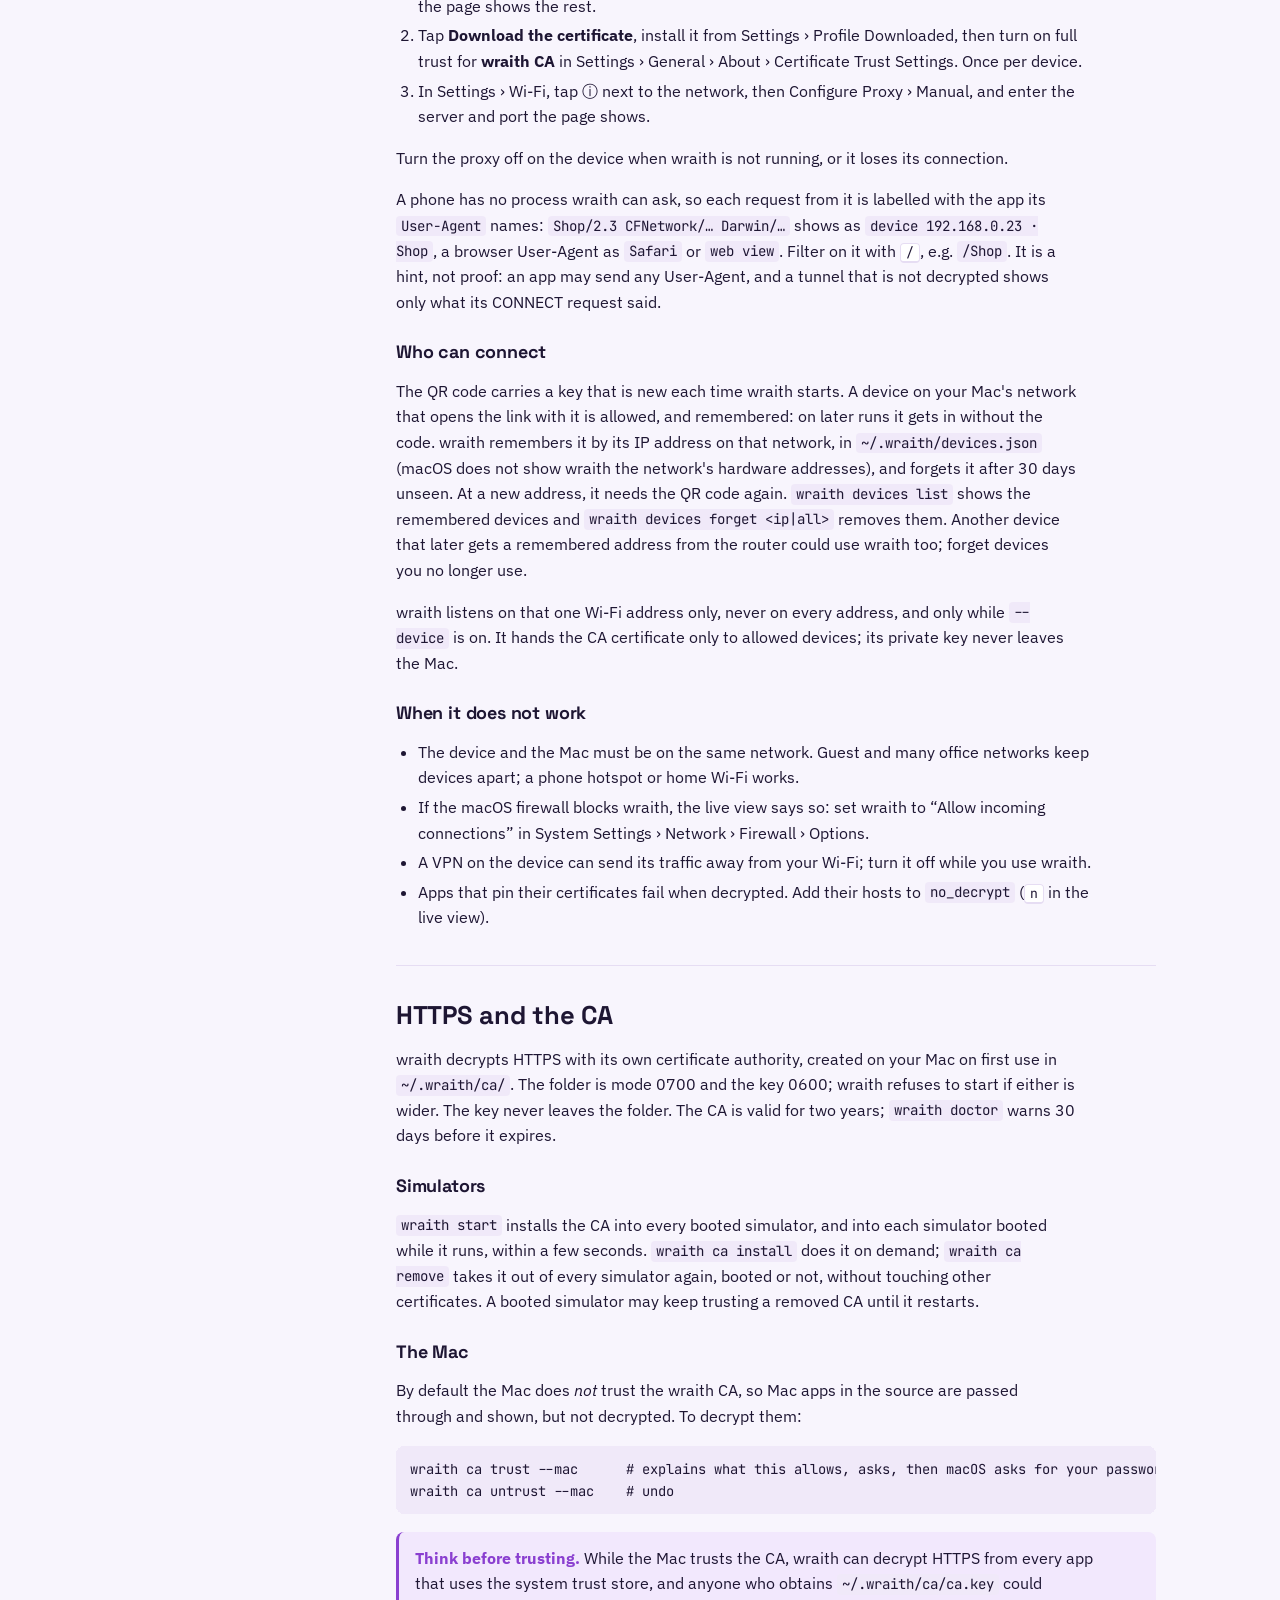
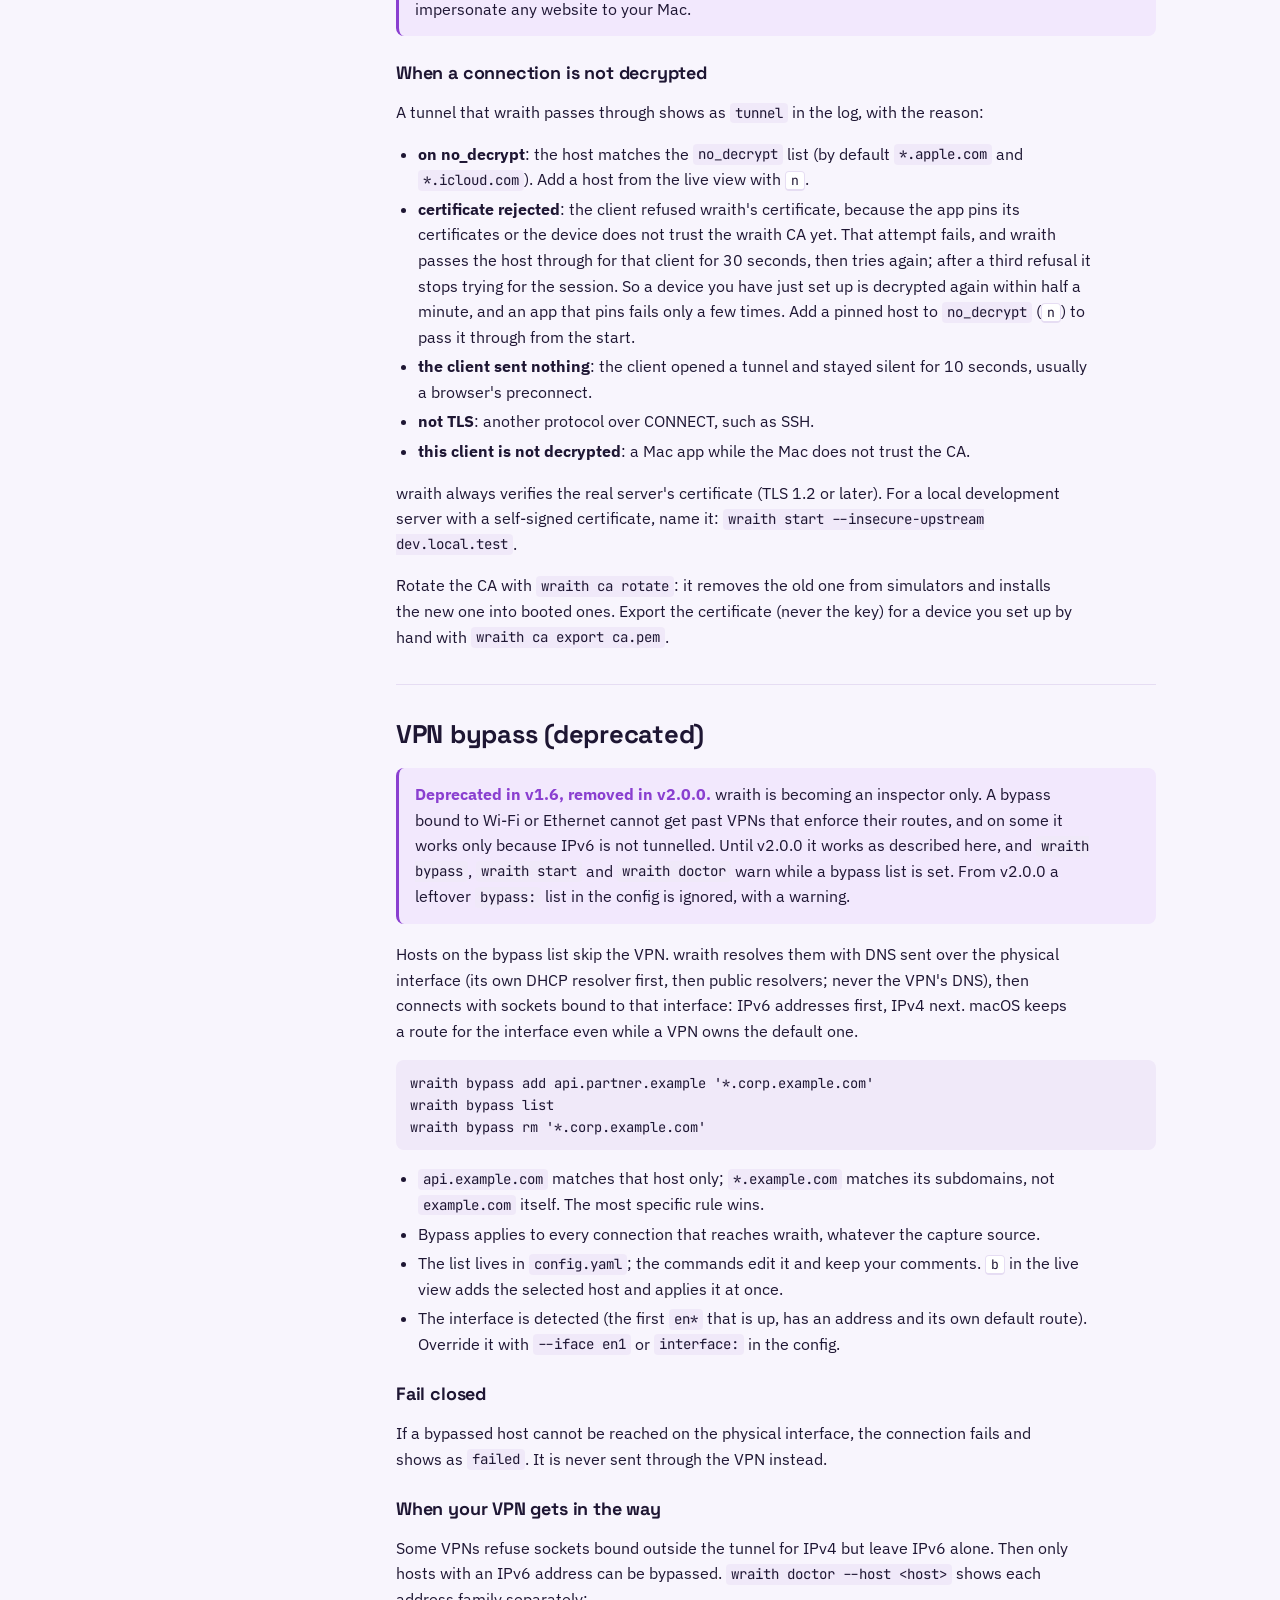
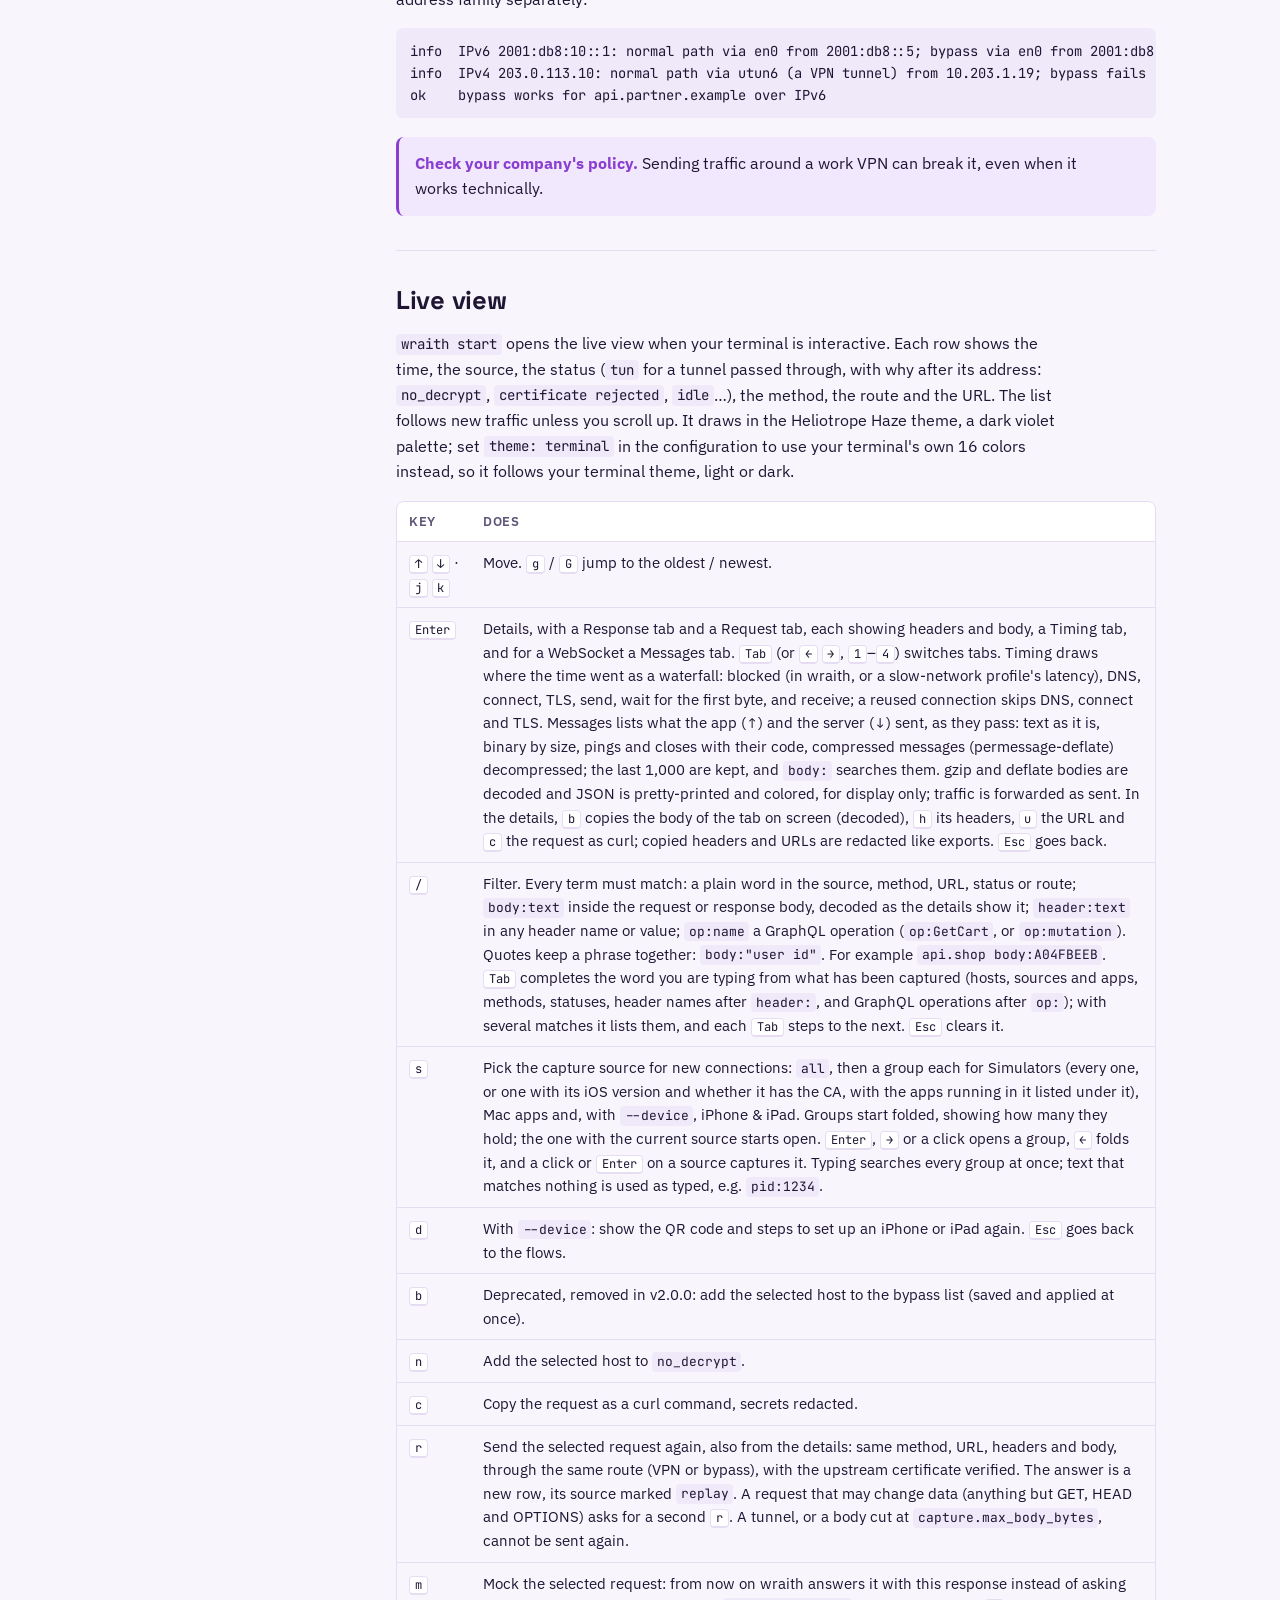
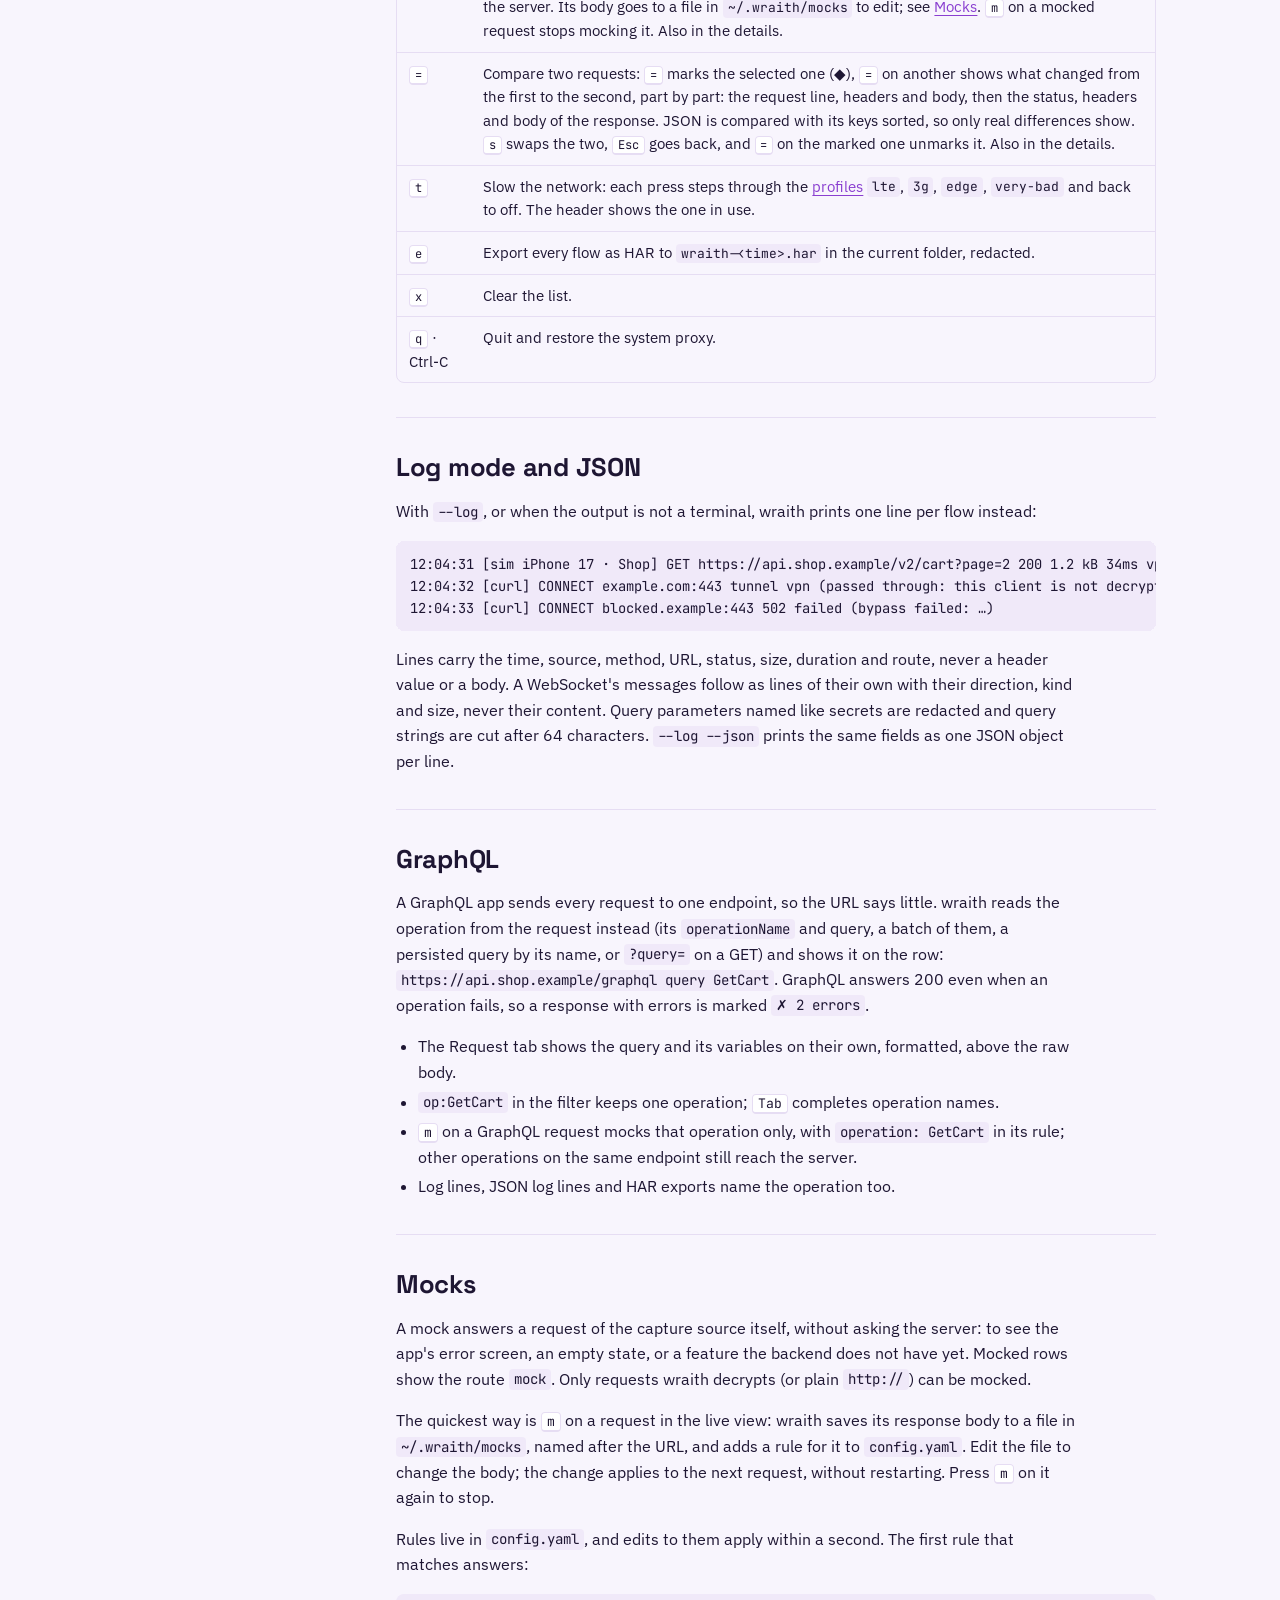
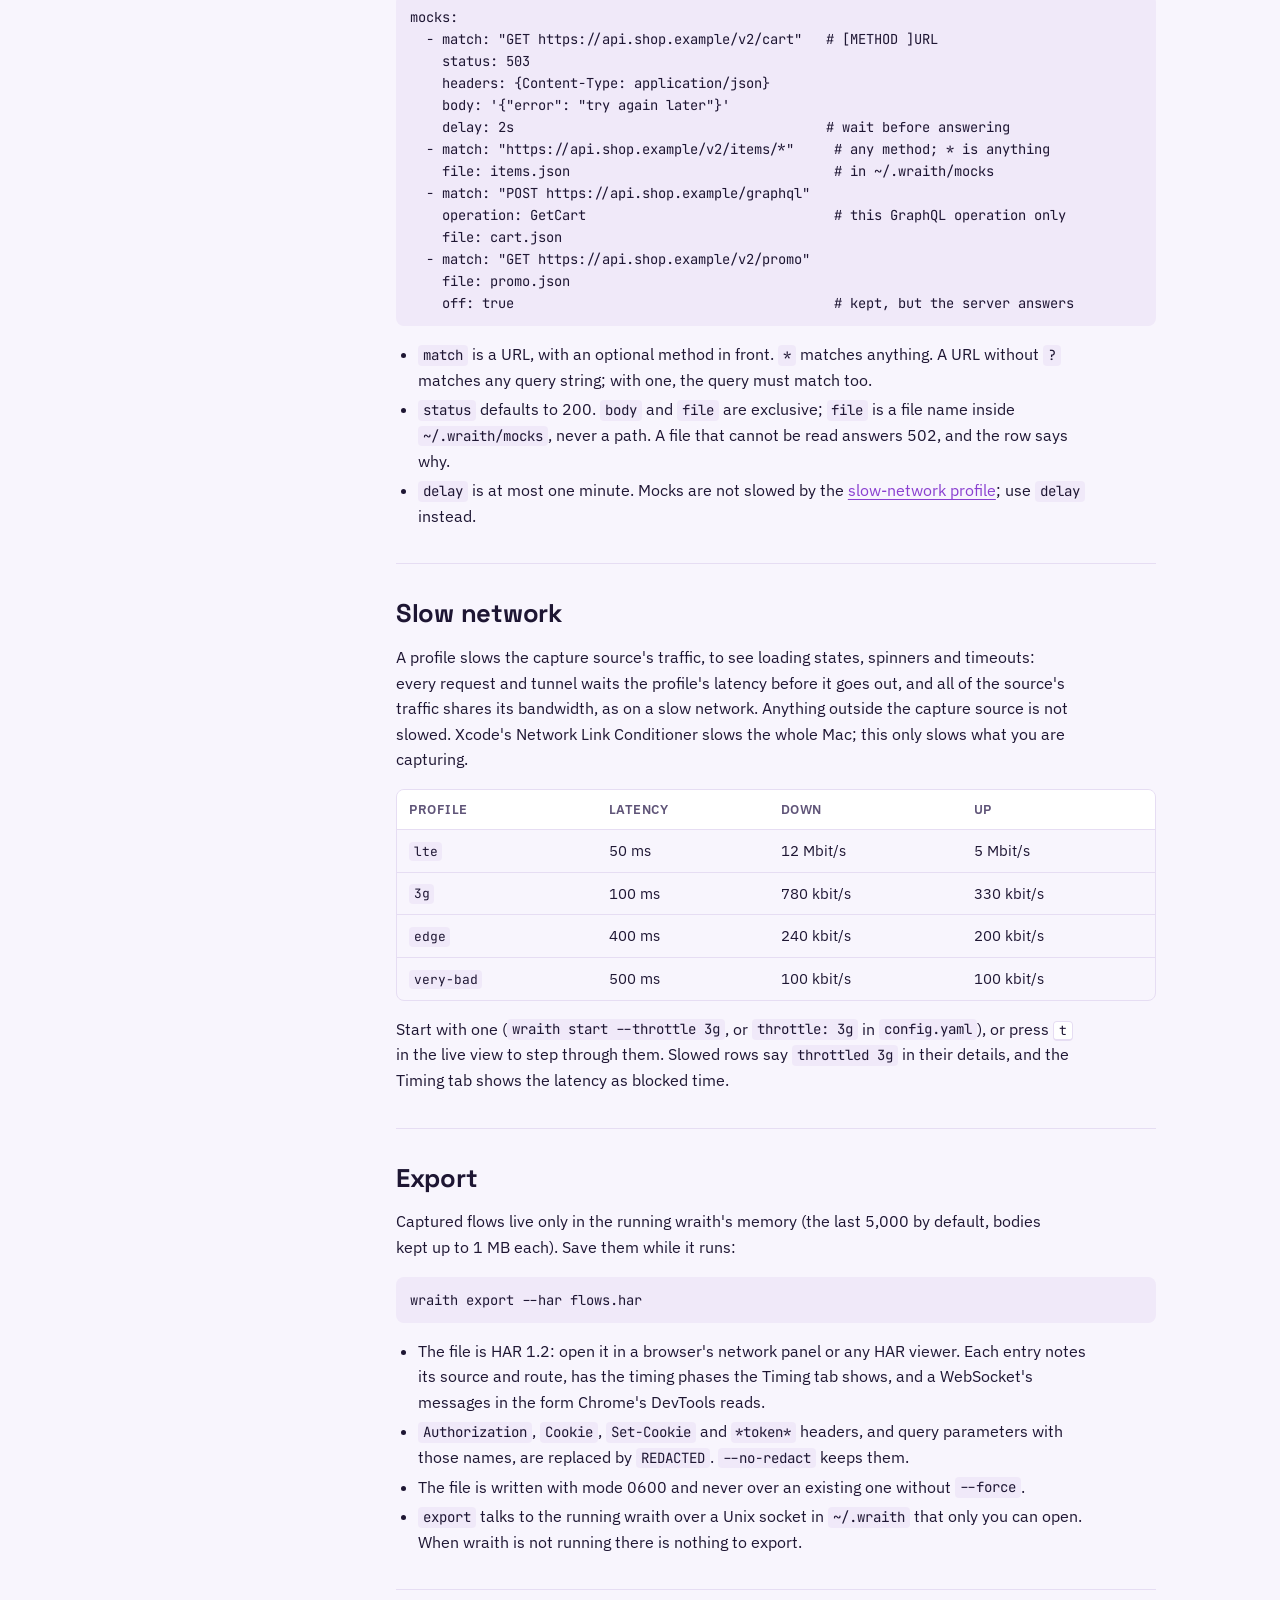
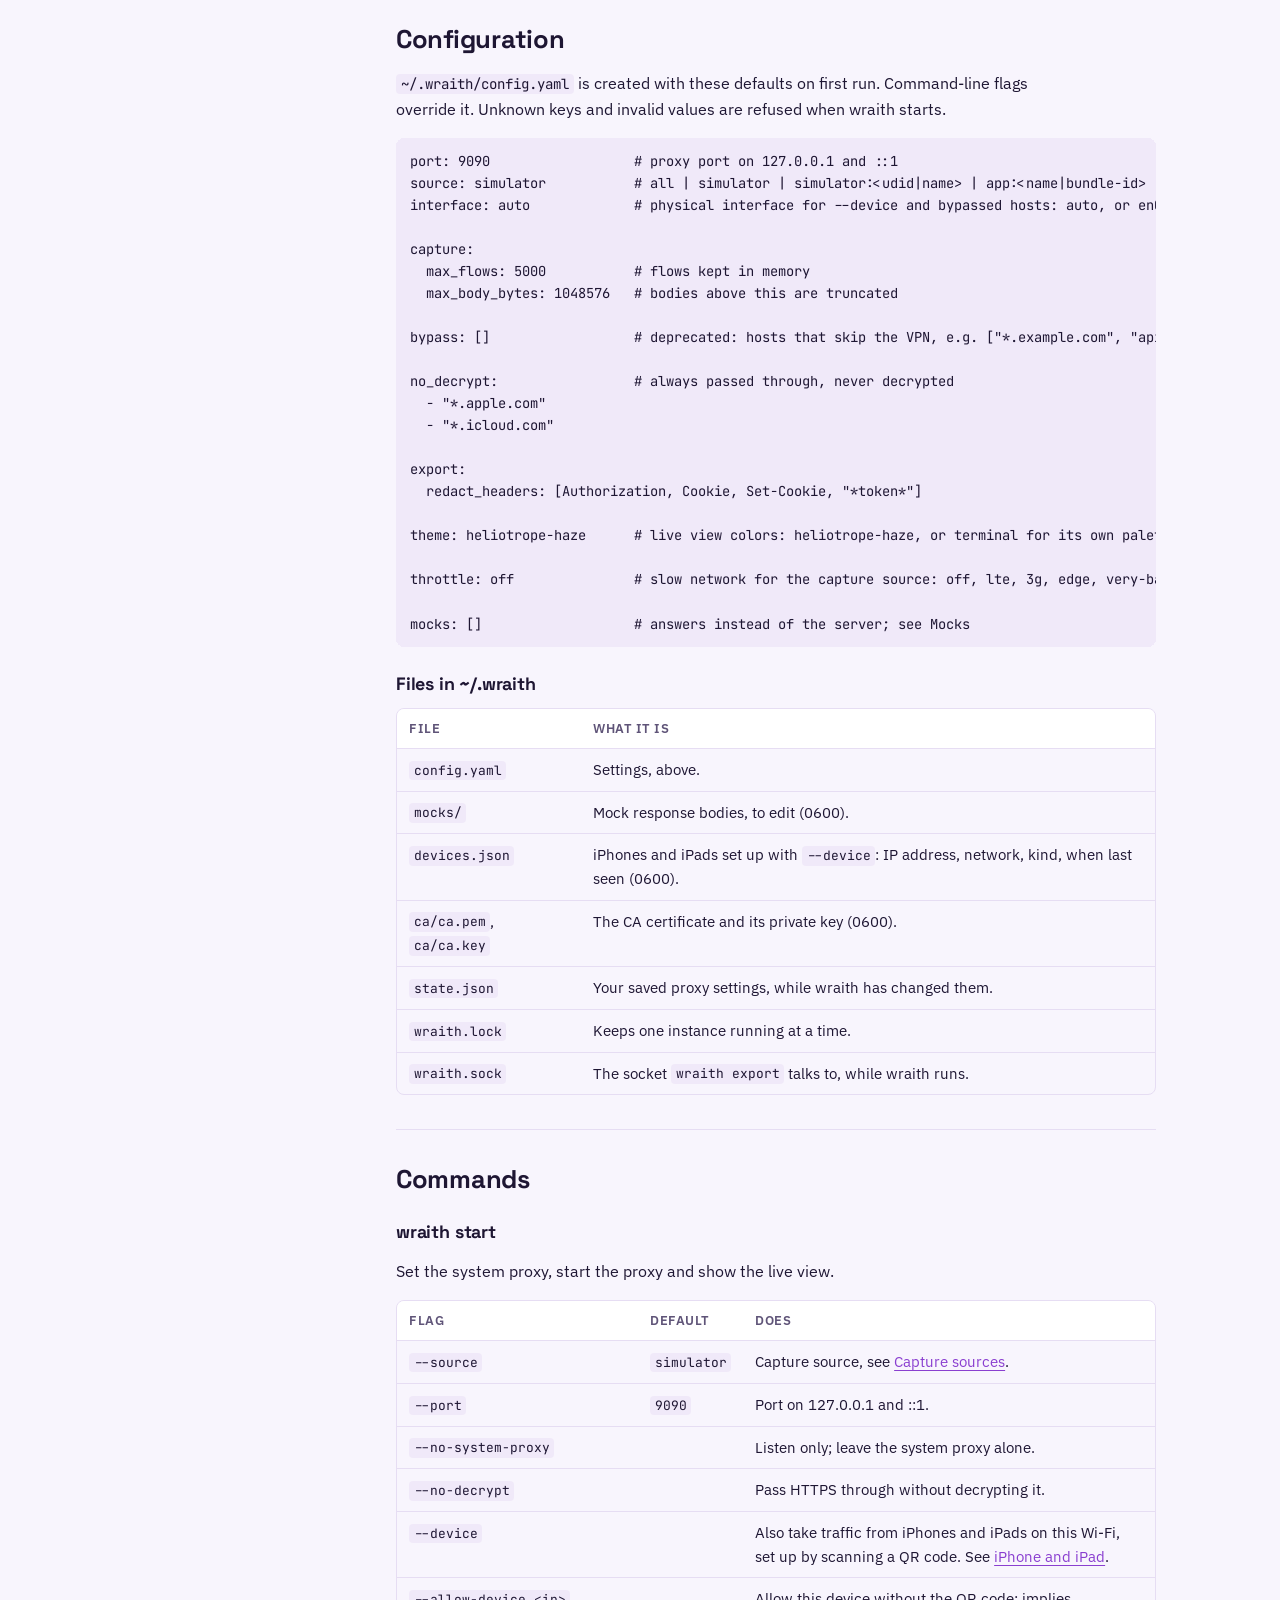
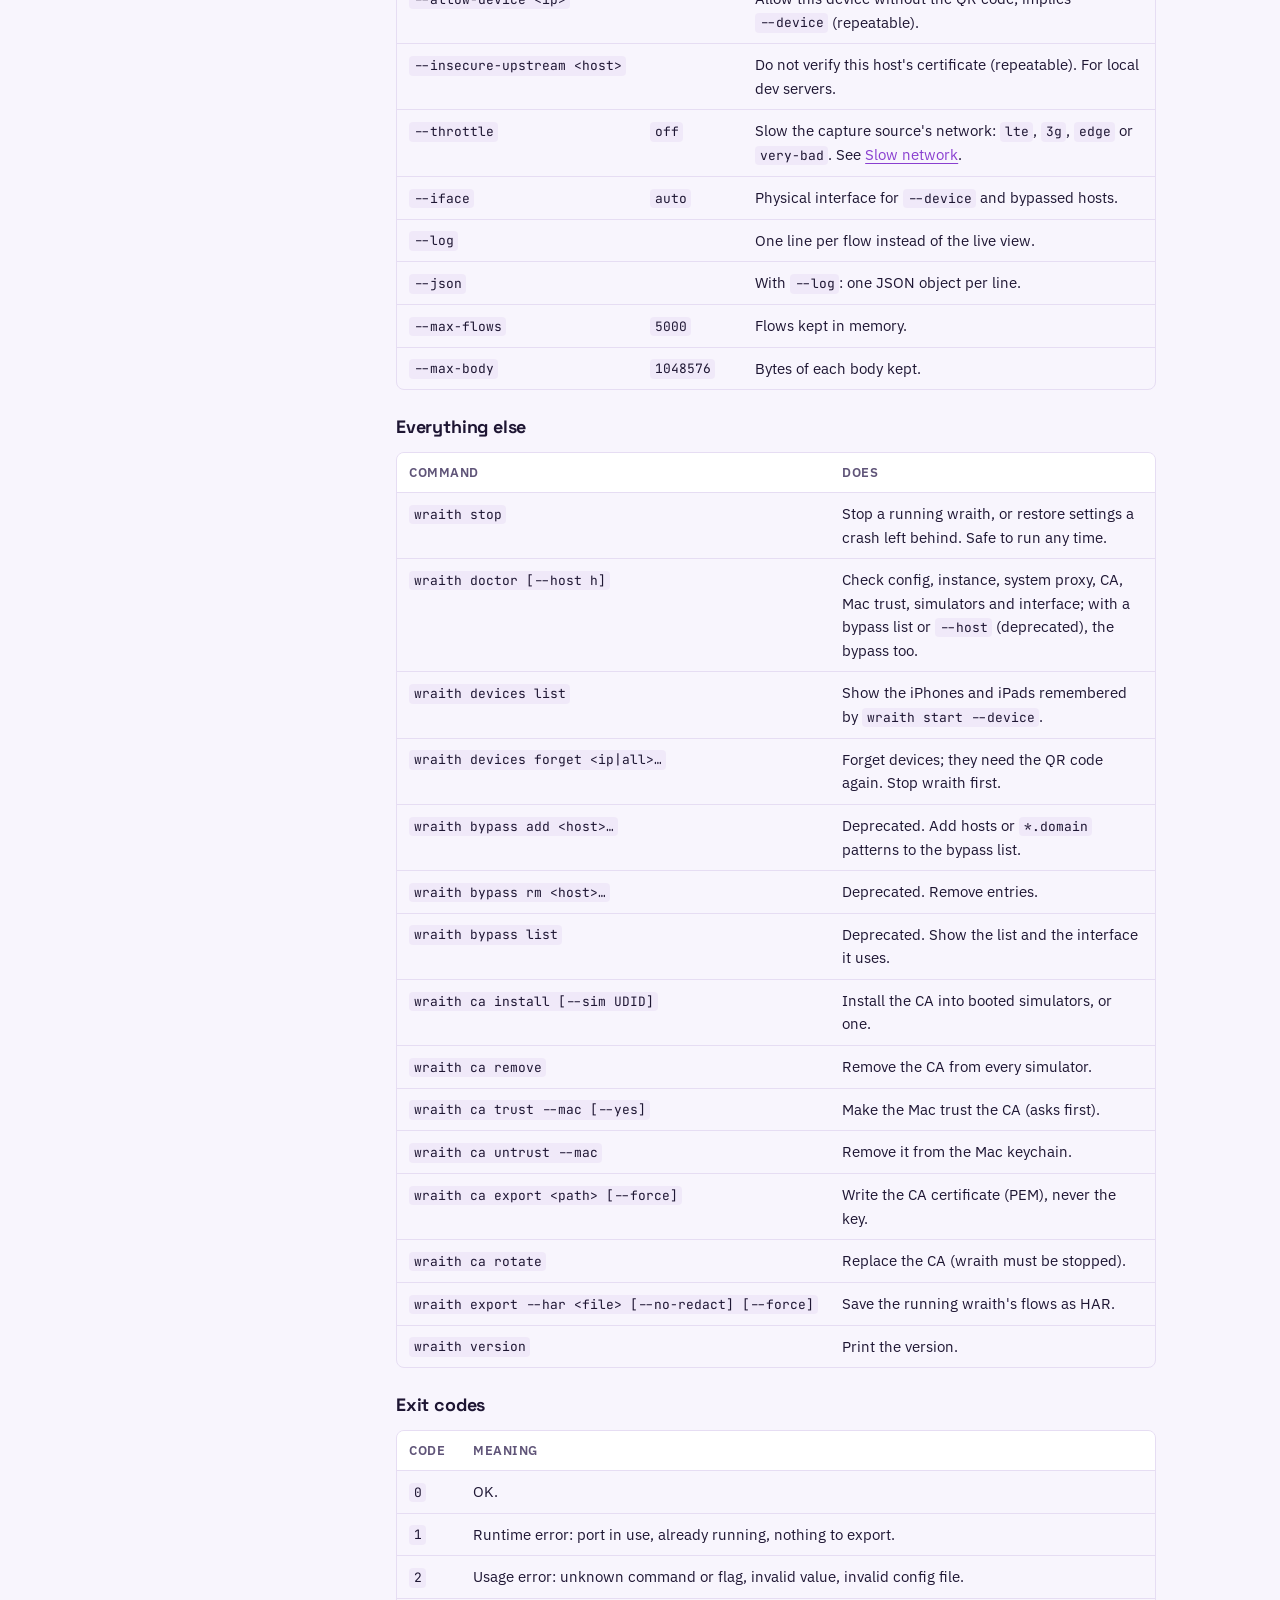
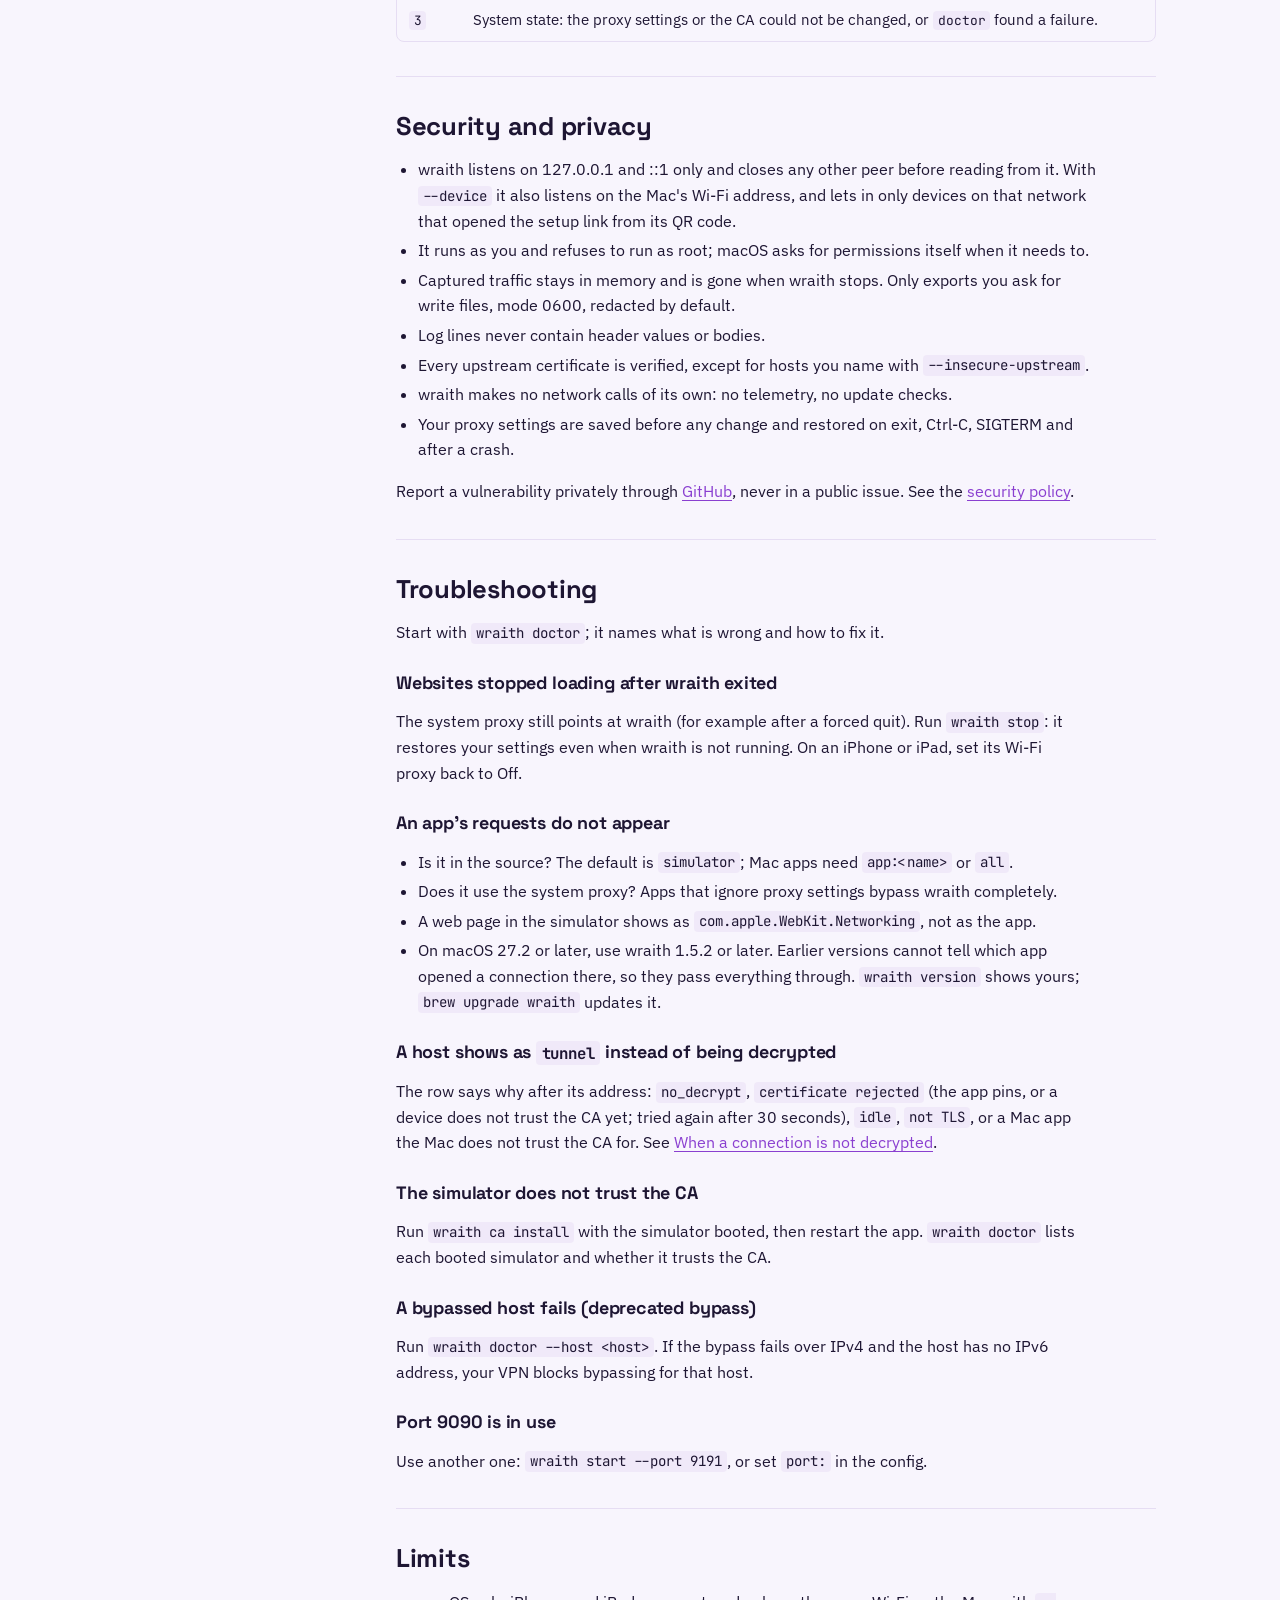
==== commit fe5040b4: "docs(site): macOS 27.2 and the deprecated bypass on home and docs - Home: who opened a connection co" ====
--- a/site/docs/index.html
+++ b/site/docs/index.html
@@ -418,12 +418,13 @@
           <li>Is it in the source? The default is <code>simulator</code>; Mac apps need <code>app:&lt;name&gt;</code> or <code>all</code>.</li>
           <li>Does it use the system proxy? Apps that ignore proxy settings bypass wraith completely.</li>
           <li>A web page in the simulator shows as <code>com.apple.WebKit.Networking</code>, not as the app.</li>
+          <li>On macOS 27.2 or later, use wraith 1.5.2 or later. Earlier versions cannot tell which app opened a connection there, so they pass everything through. <code>wraith version</code> shows yours; <code>brew upgrade wraith</code> updates it.</li>
         </ul>
         <h3>A host shows as <code>tunnel</code> instead of being decrypted</h3>
         <p>The row says why after its address: <code>no_decrypt</code>, <code>certificate rejected</code> (the app pins, or a device does not trust the CA yet; tried again after 30 seconds), <code>idle</code>, <code>not TLS</code>, or a Mac app the Mac does not trust the CA for. See <a href="#decryption">When a connection is not decrypted</a>.</p>
         <h3>The simulator does not trust the CA</h3>
         <p>Run <code>wraith ca install</code> with the simulator booted, then restart the app. <code>wraith doctor</code> lists each booted simulator and whether it trusts the CA.</p>
-        <h3>A bypassed host fails</h3>
+        <h3>A bypassed host fails (deprecated bypass)</h3>
         <p>Run <code>wraith doctor --host &lt;host&gt;</code>. If the bypass fails over IPv4 and the host has no IPv6 address, your VPN blocks bypassing for that host.</p>
         <h3>Port 9090 is in use</h3>
         <p>Use another one: <code>wraith start --port 9191</code>, or set <code>port:</code> in the config.</p>
@@ -437,7 +438,7 @@
           <li>wraith can answer requests with <a href="#mocks">mocks</a>, but does not edit traffic in flight: no breakpoints, and no rewriting of a real response.</li>
           <li>WebSockets are shown over HTTP/1.1, the way iOS opens them; WebSockets over HTTP/2 are not.</li>
           <li>HTTP/3 (QUIC) is not proxied; clients fall back to HTTP/2 or HTTP/1.1 through the proxy.</li>
-          <li>Bypass goes out on the physical interface only; SSH or WireGuard routes are not supported.</li>
+          <li>The VPN bypass is deprecated and goes away in v2.0.0. It goes out on the physical interface only, so a VPN that enforces its routes blocks it.</li>
         </ul>
       </section>
 
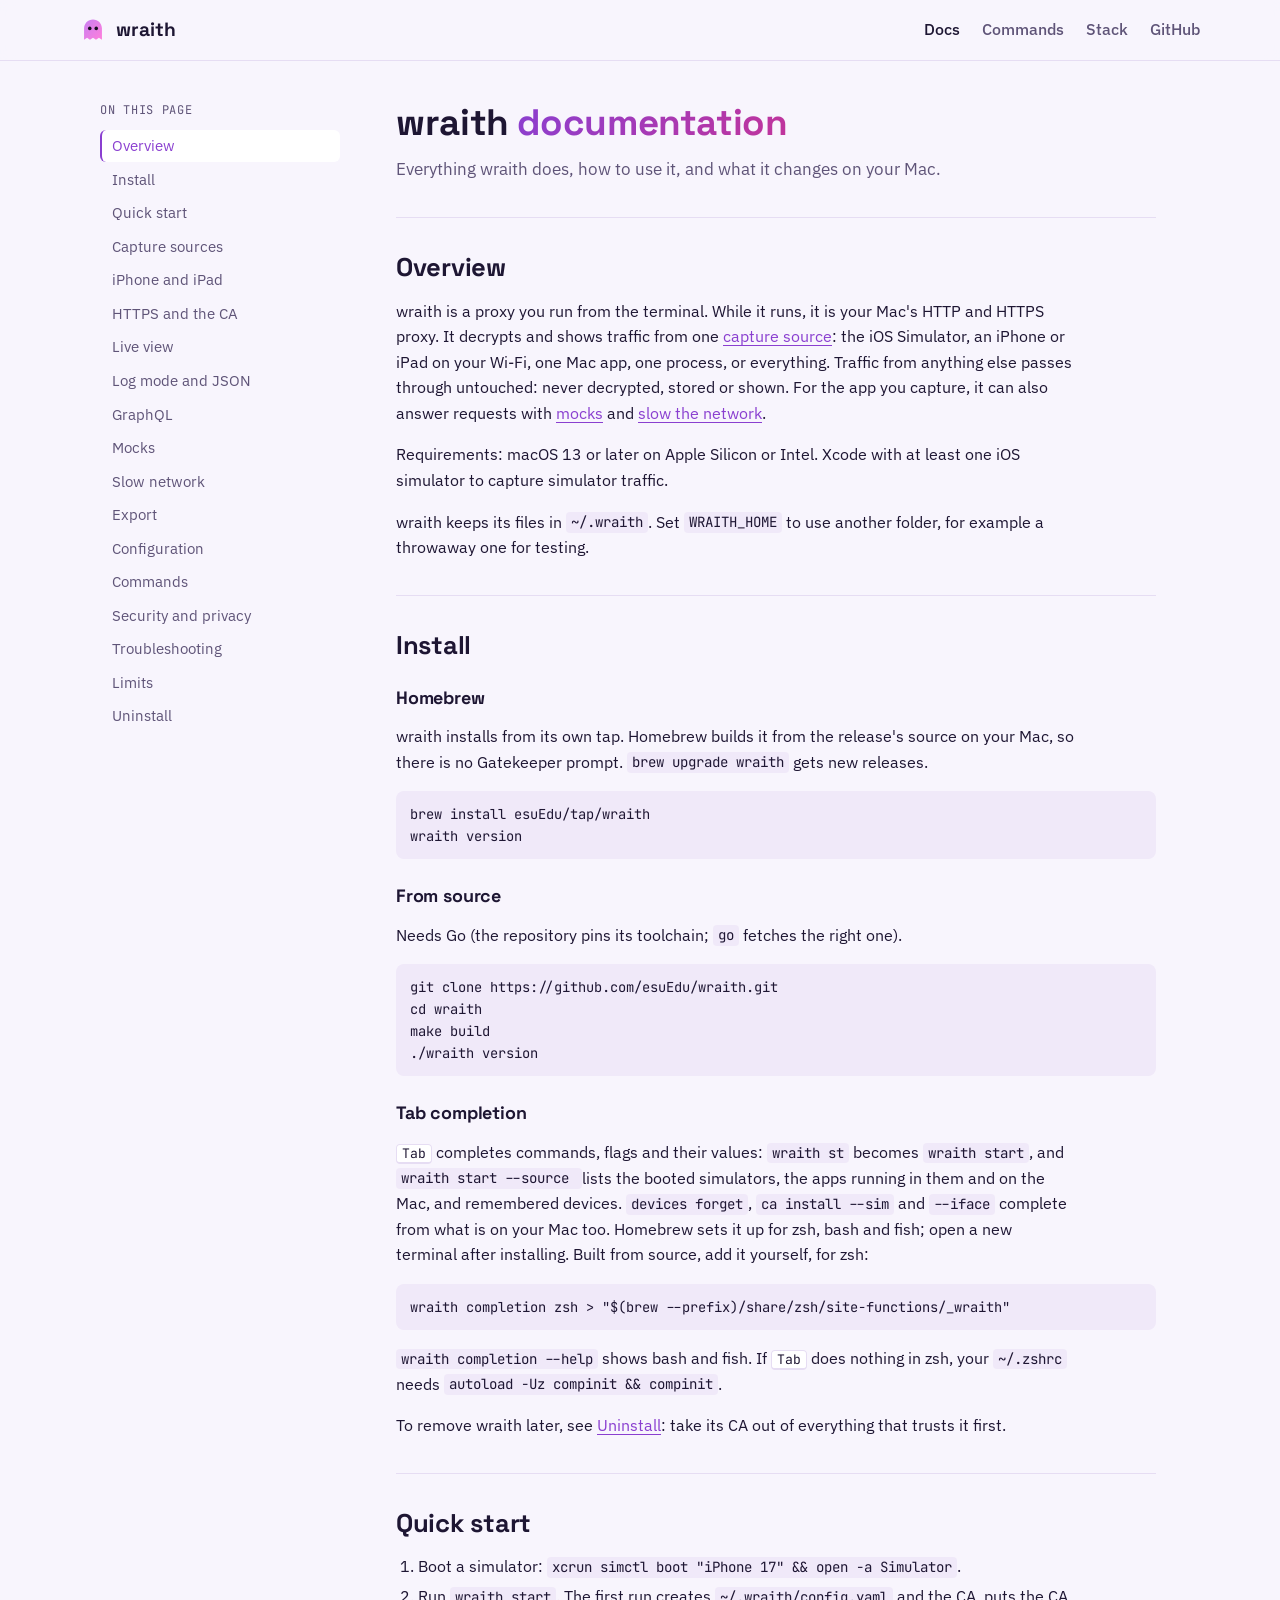
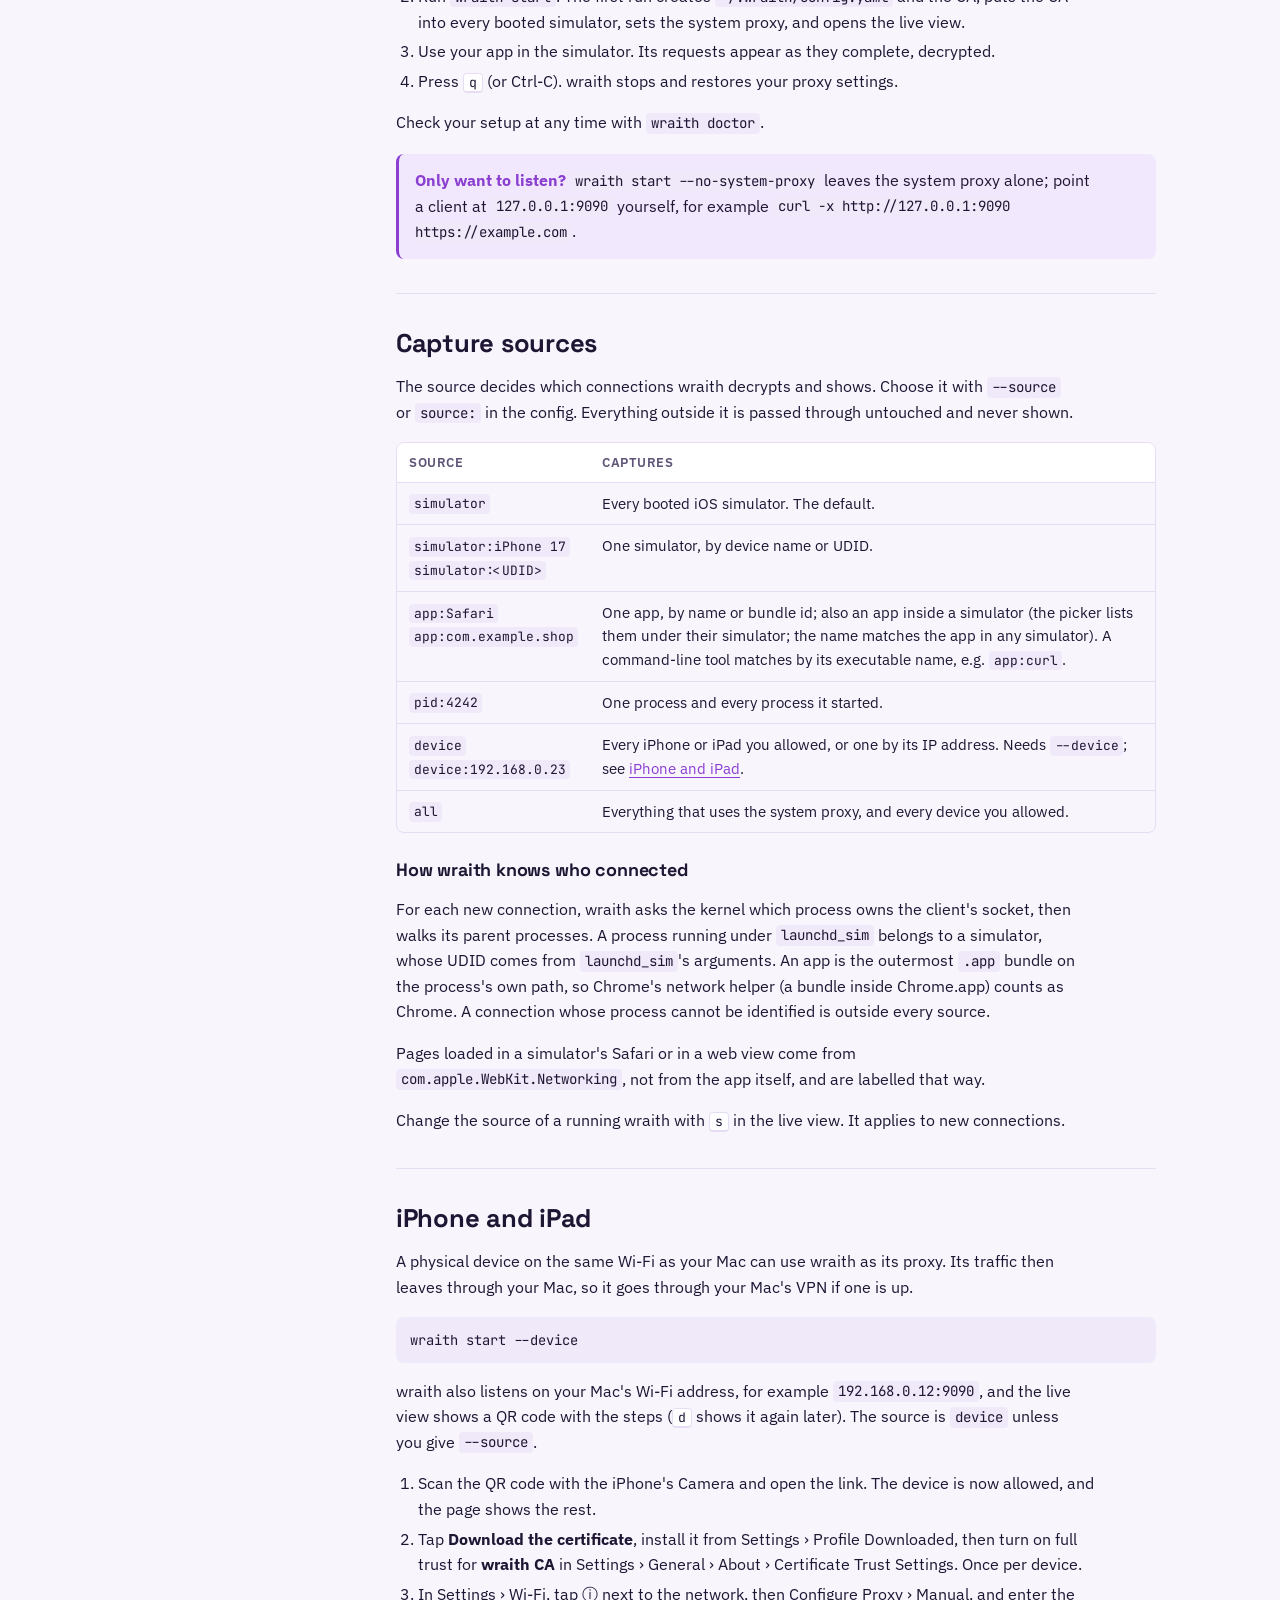
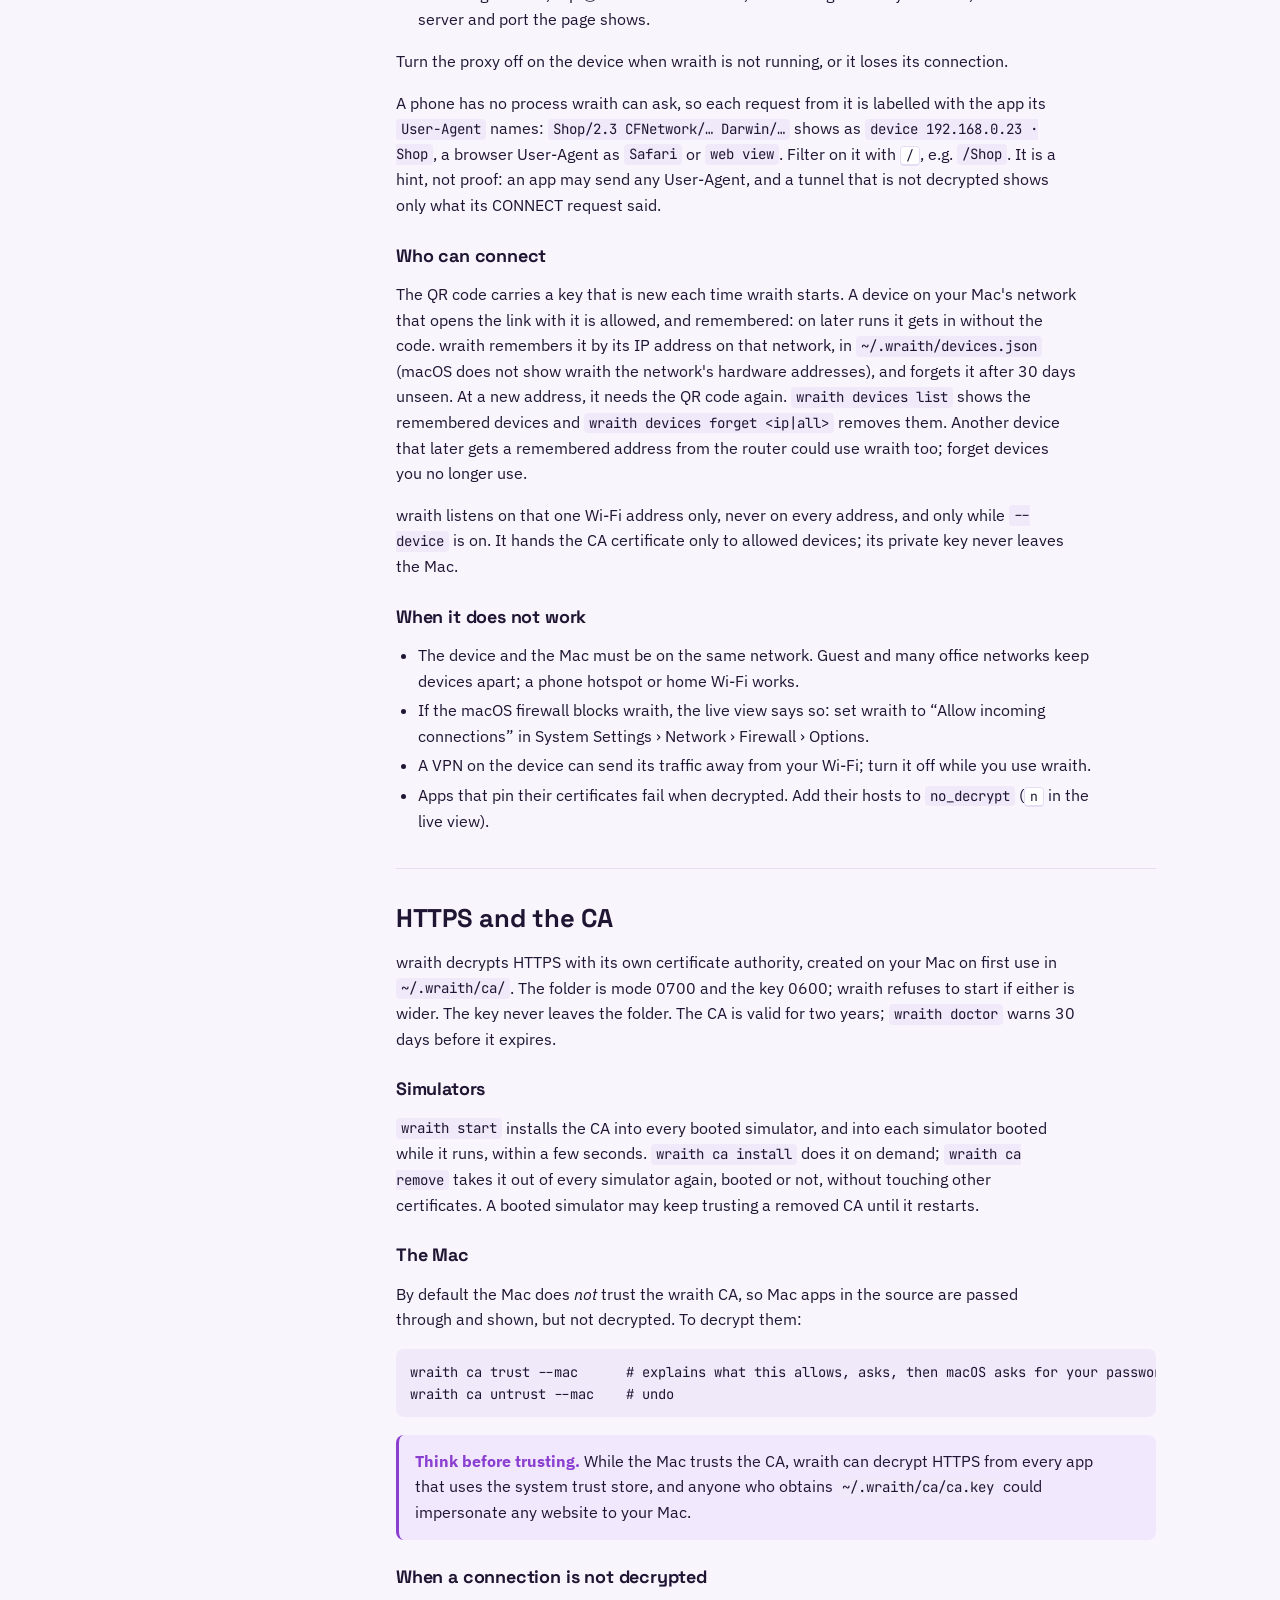
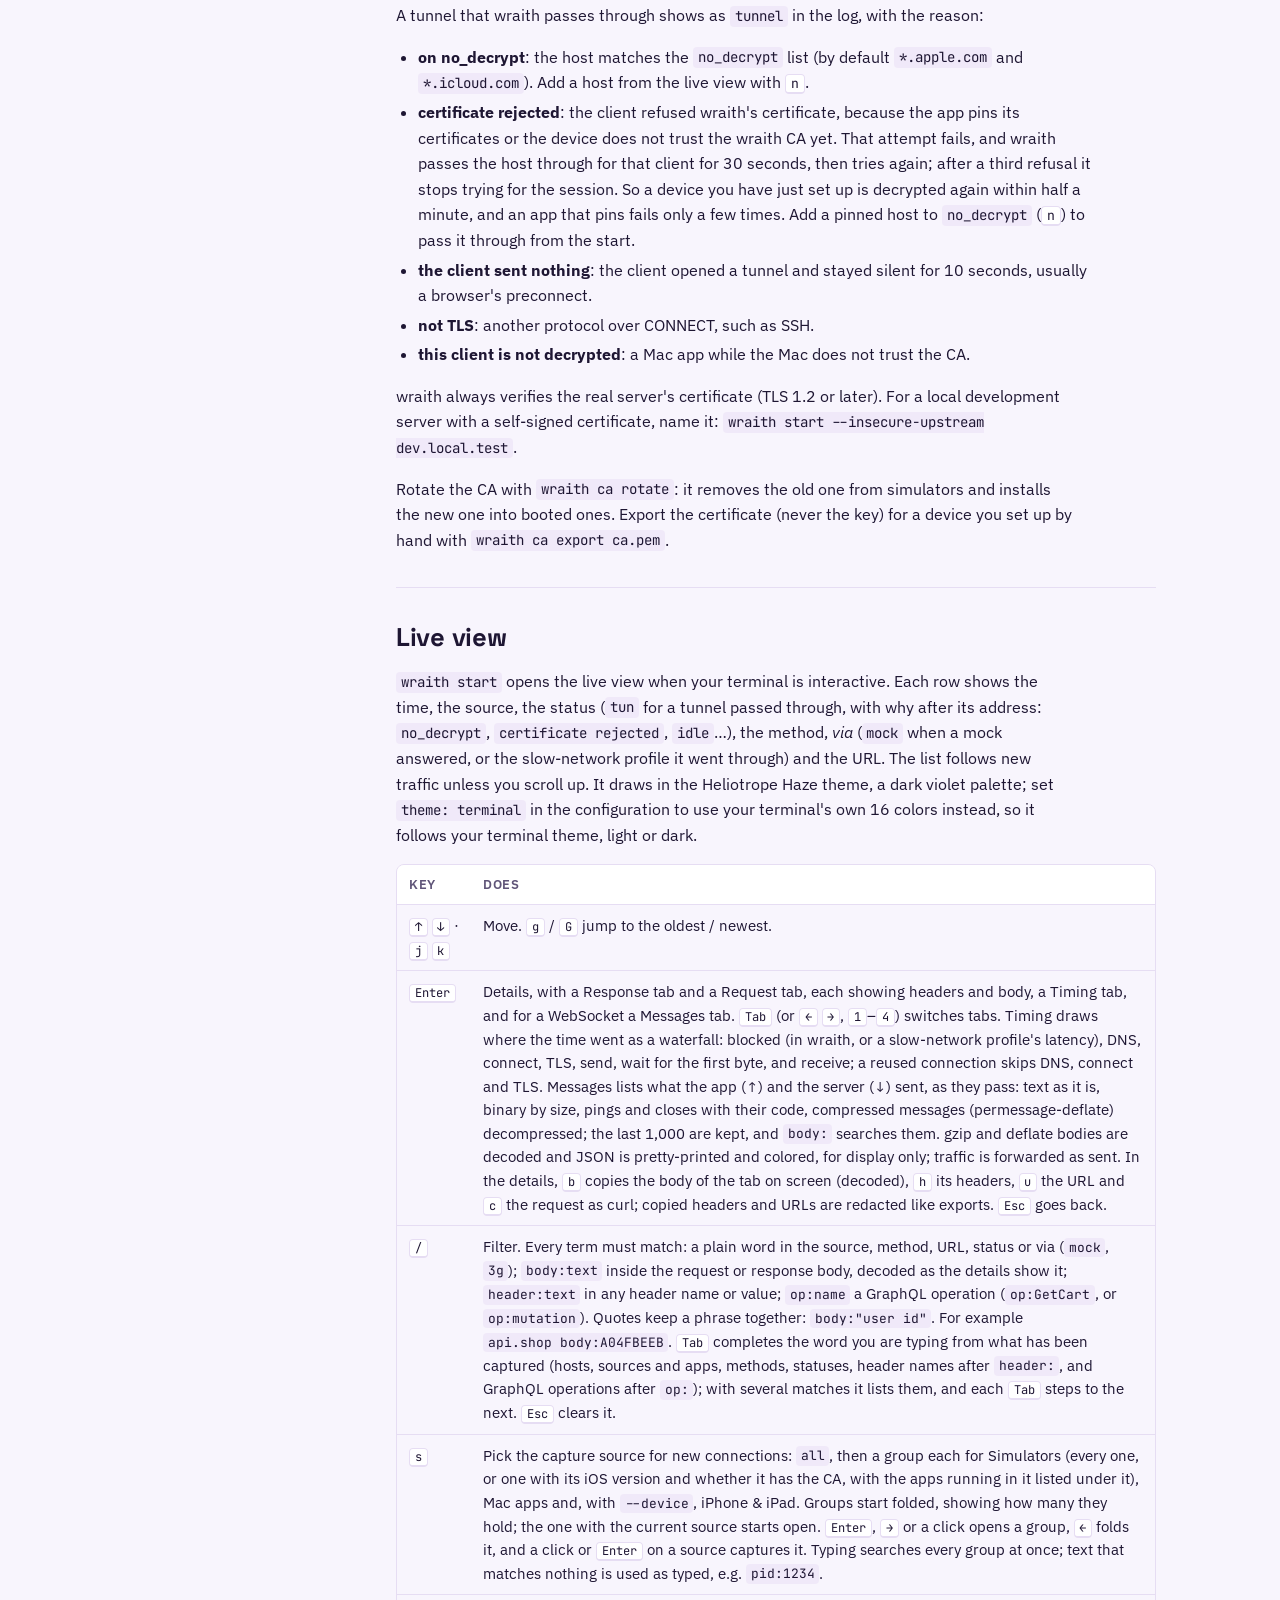
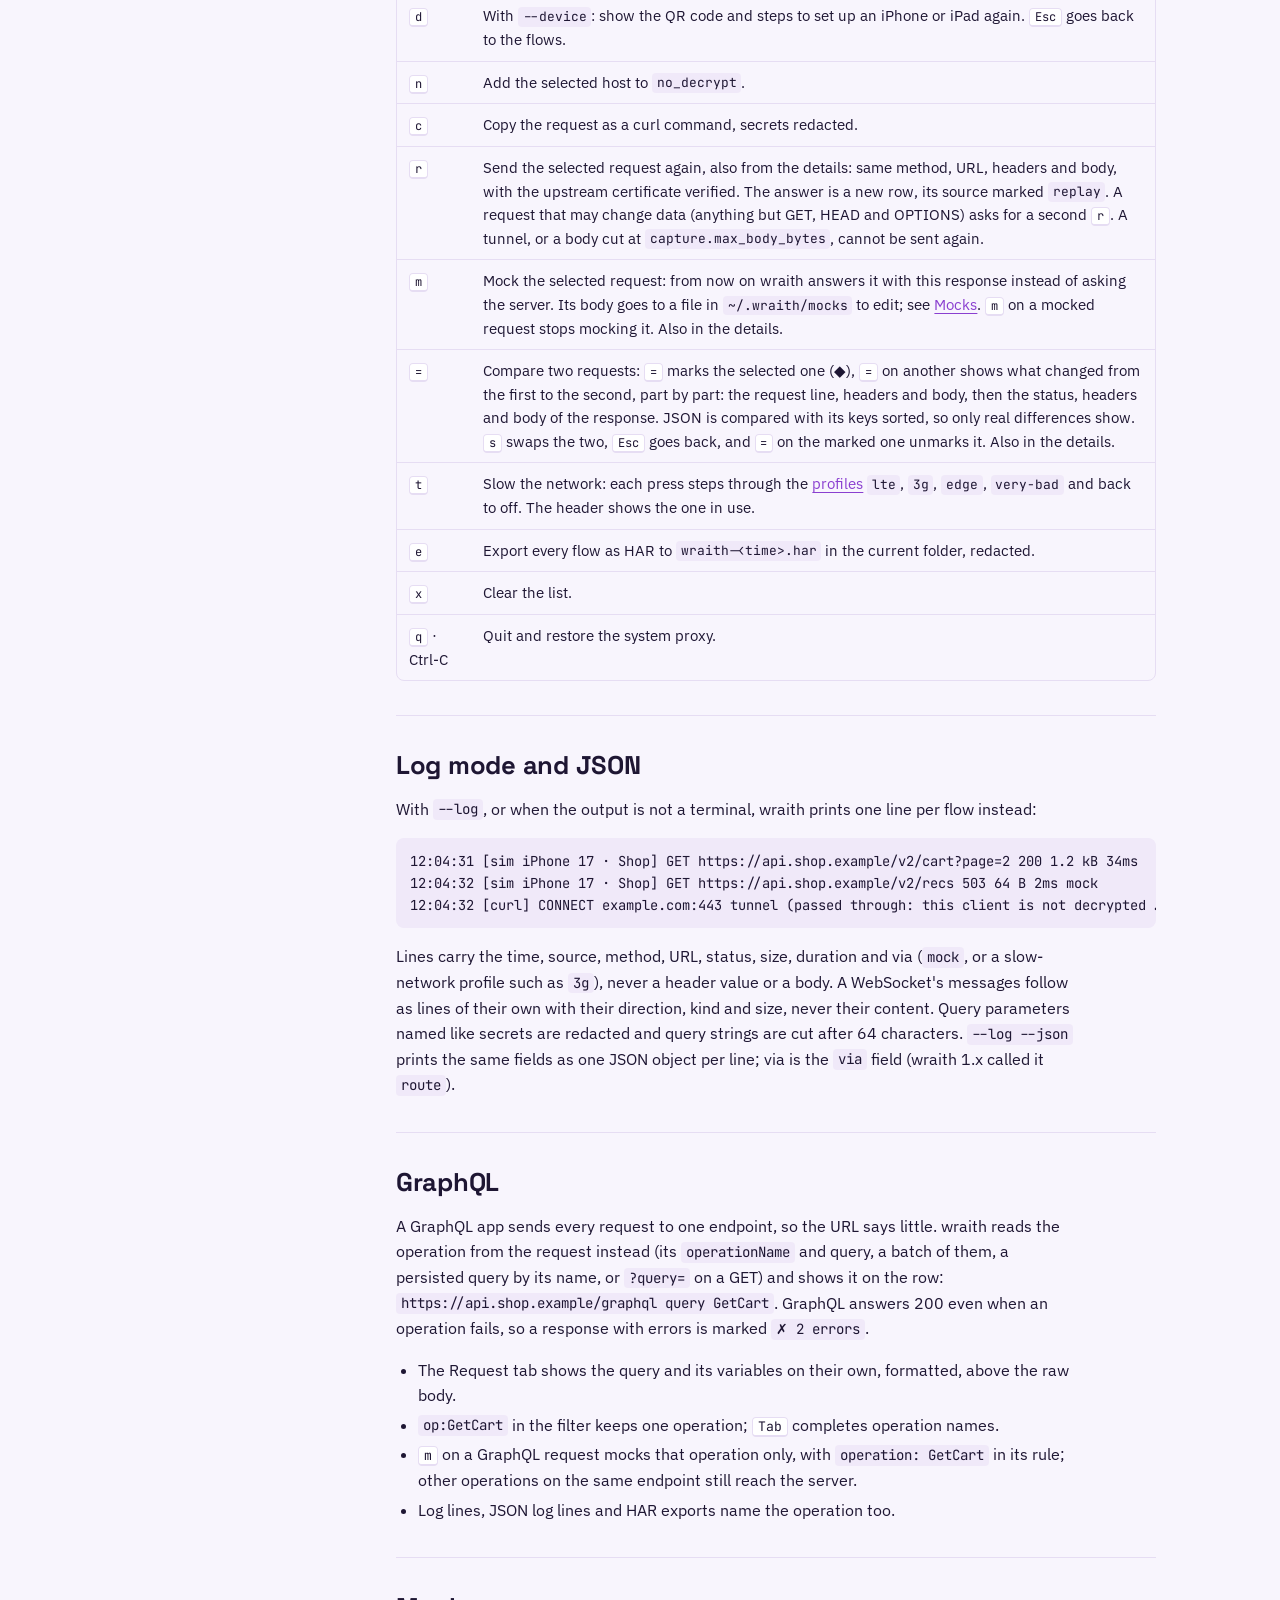
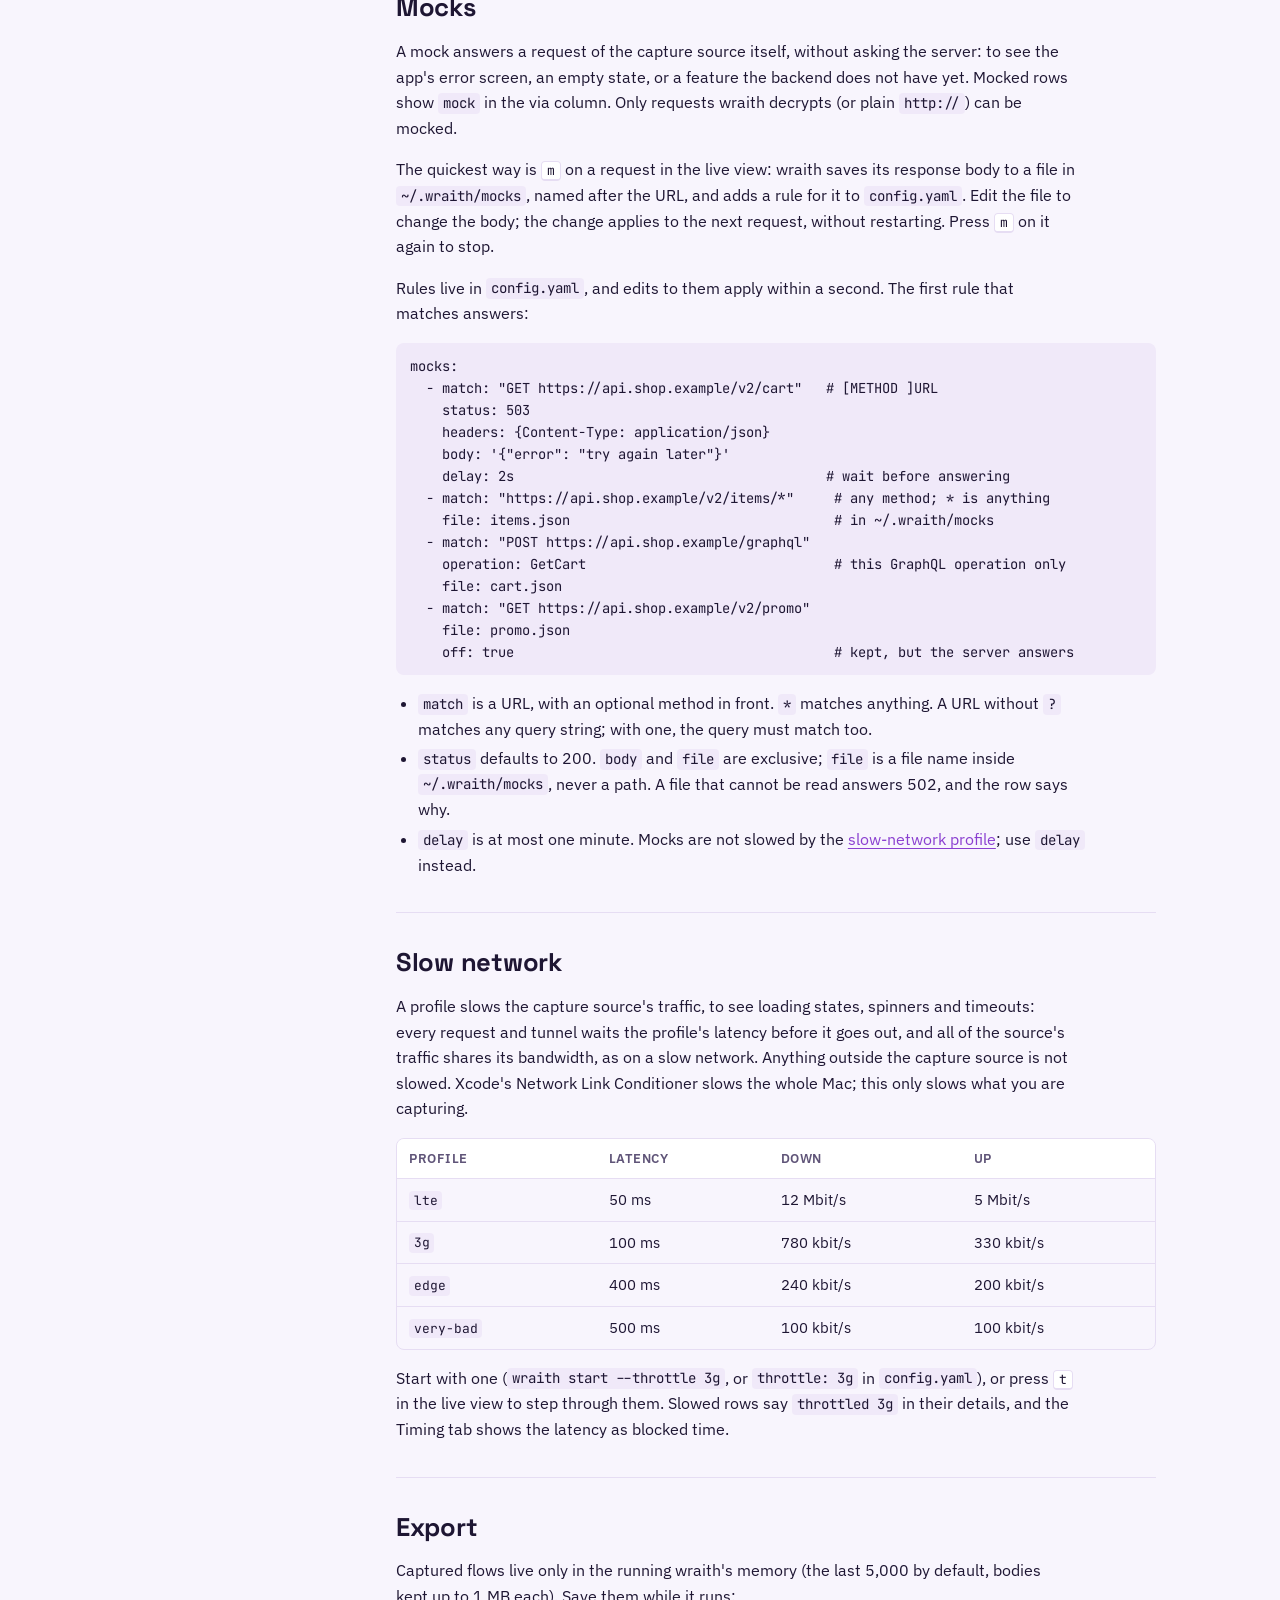
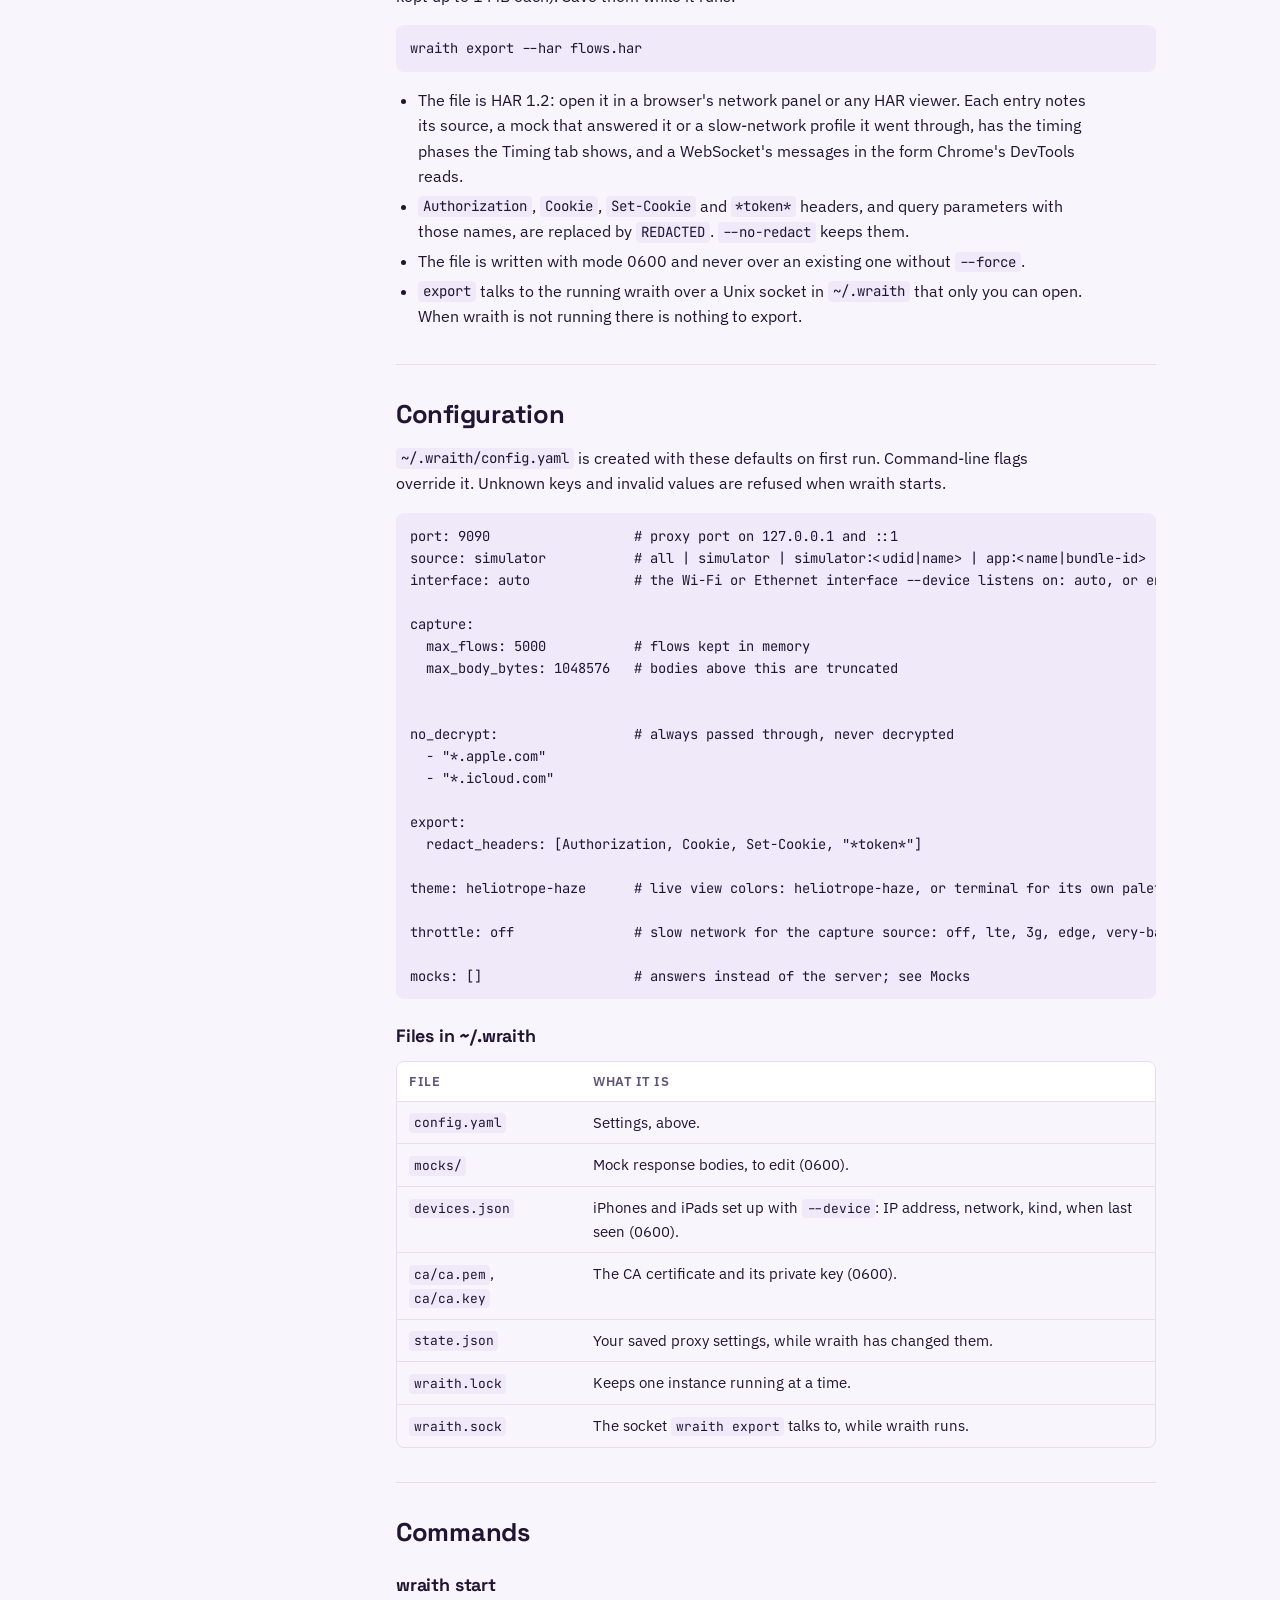
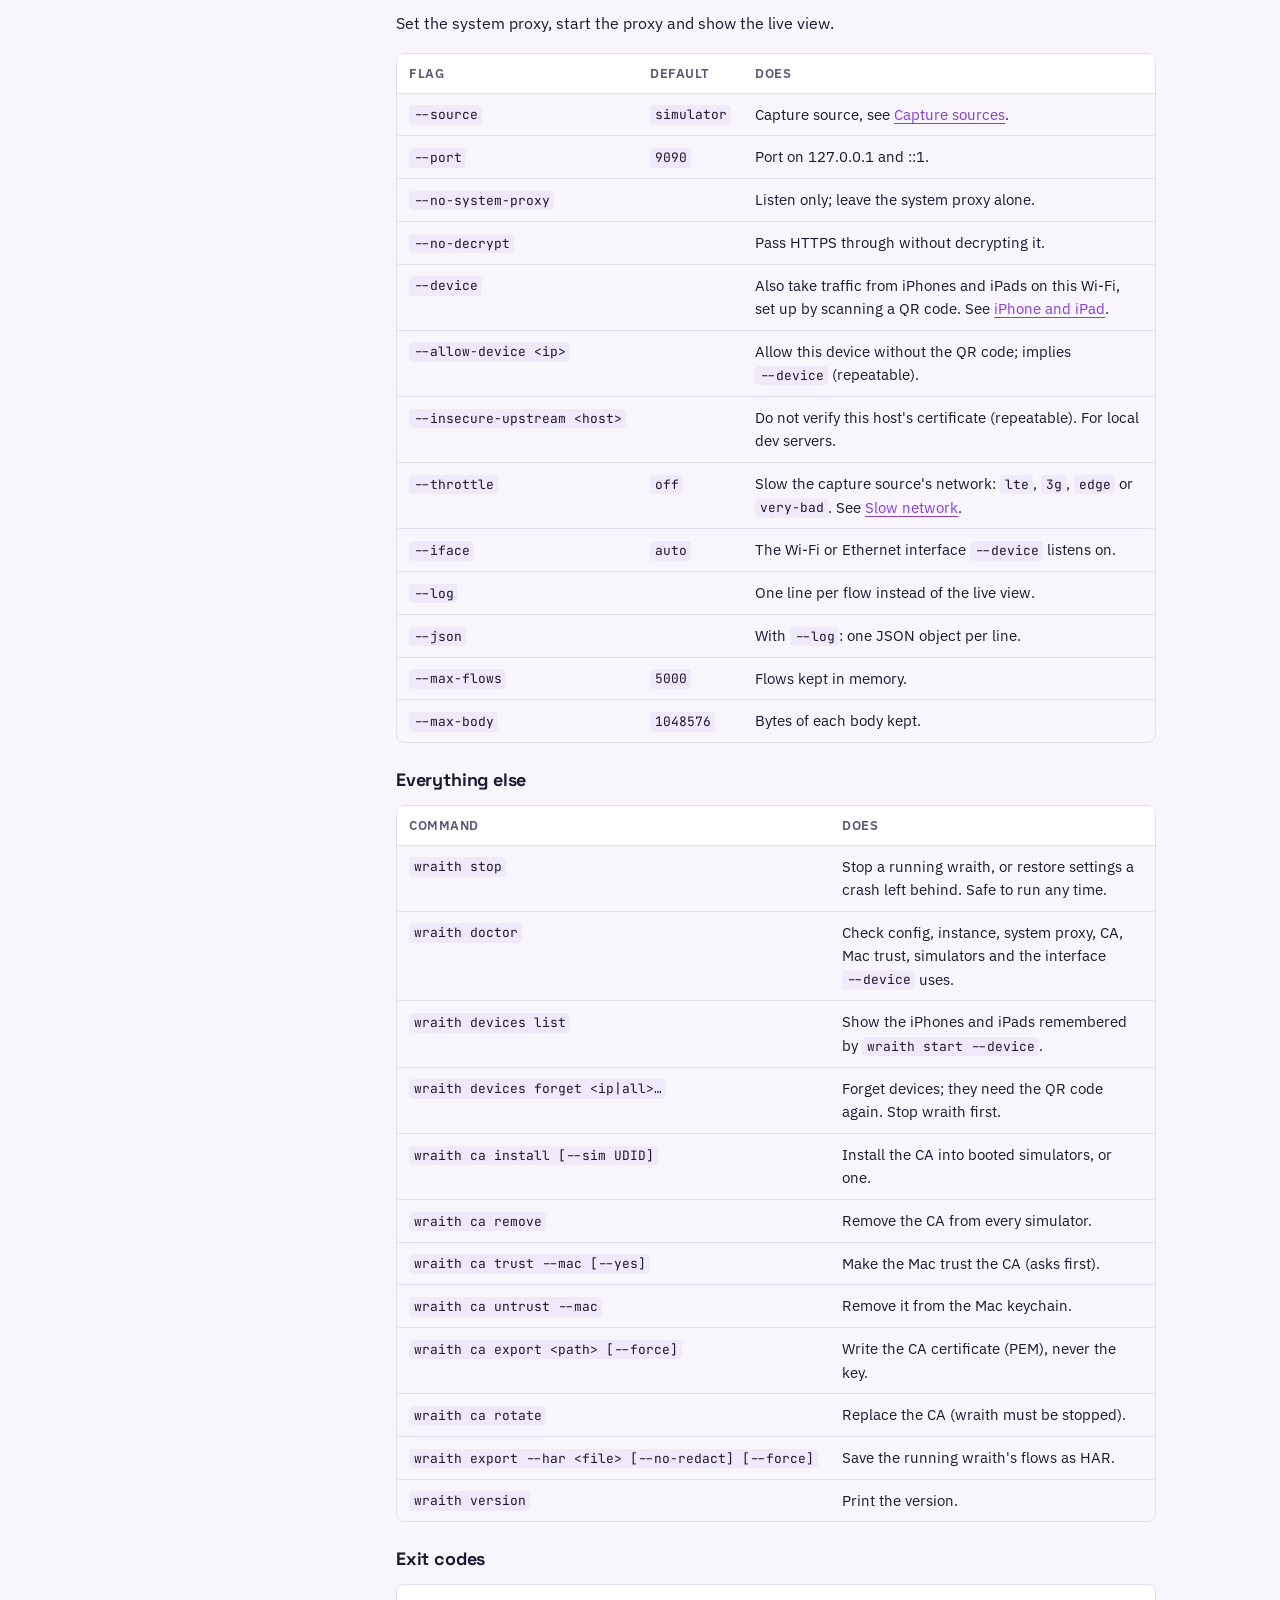
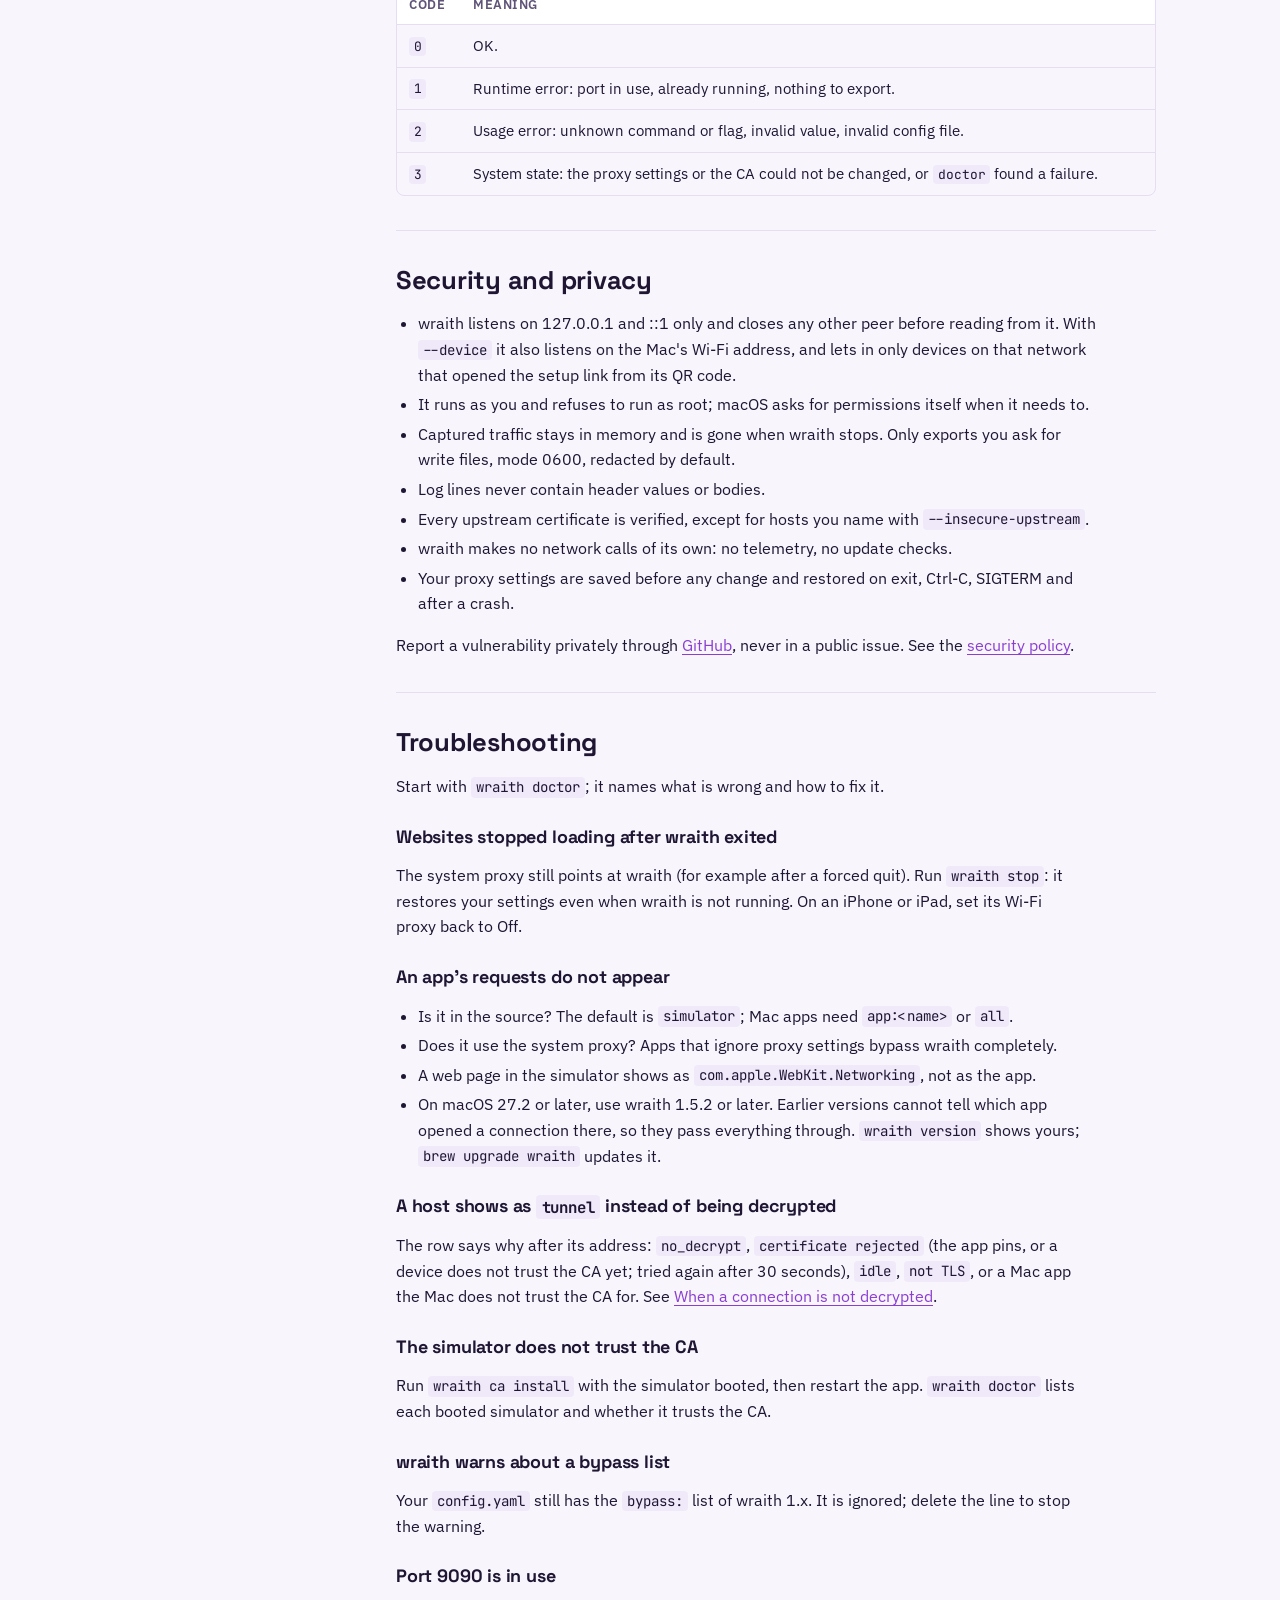
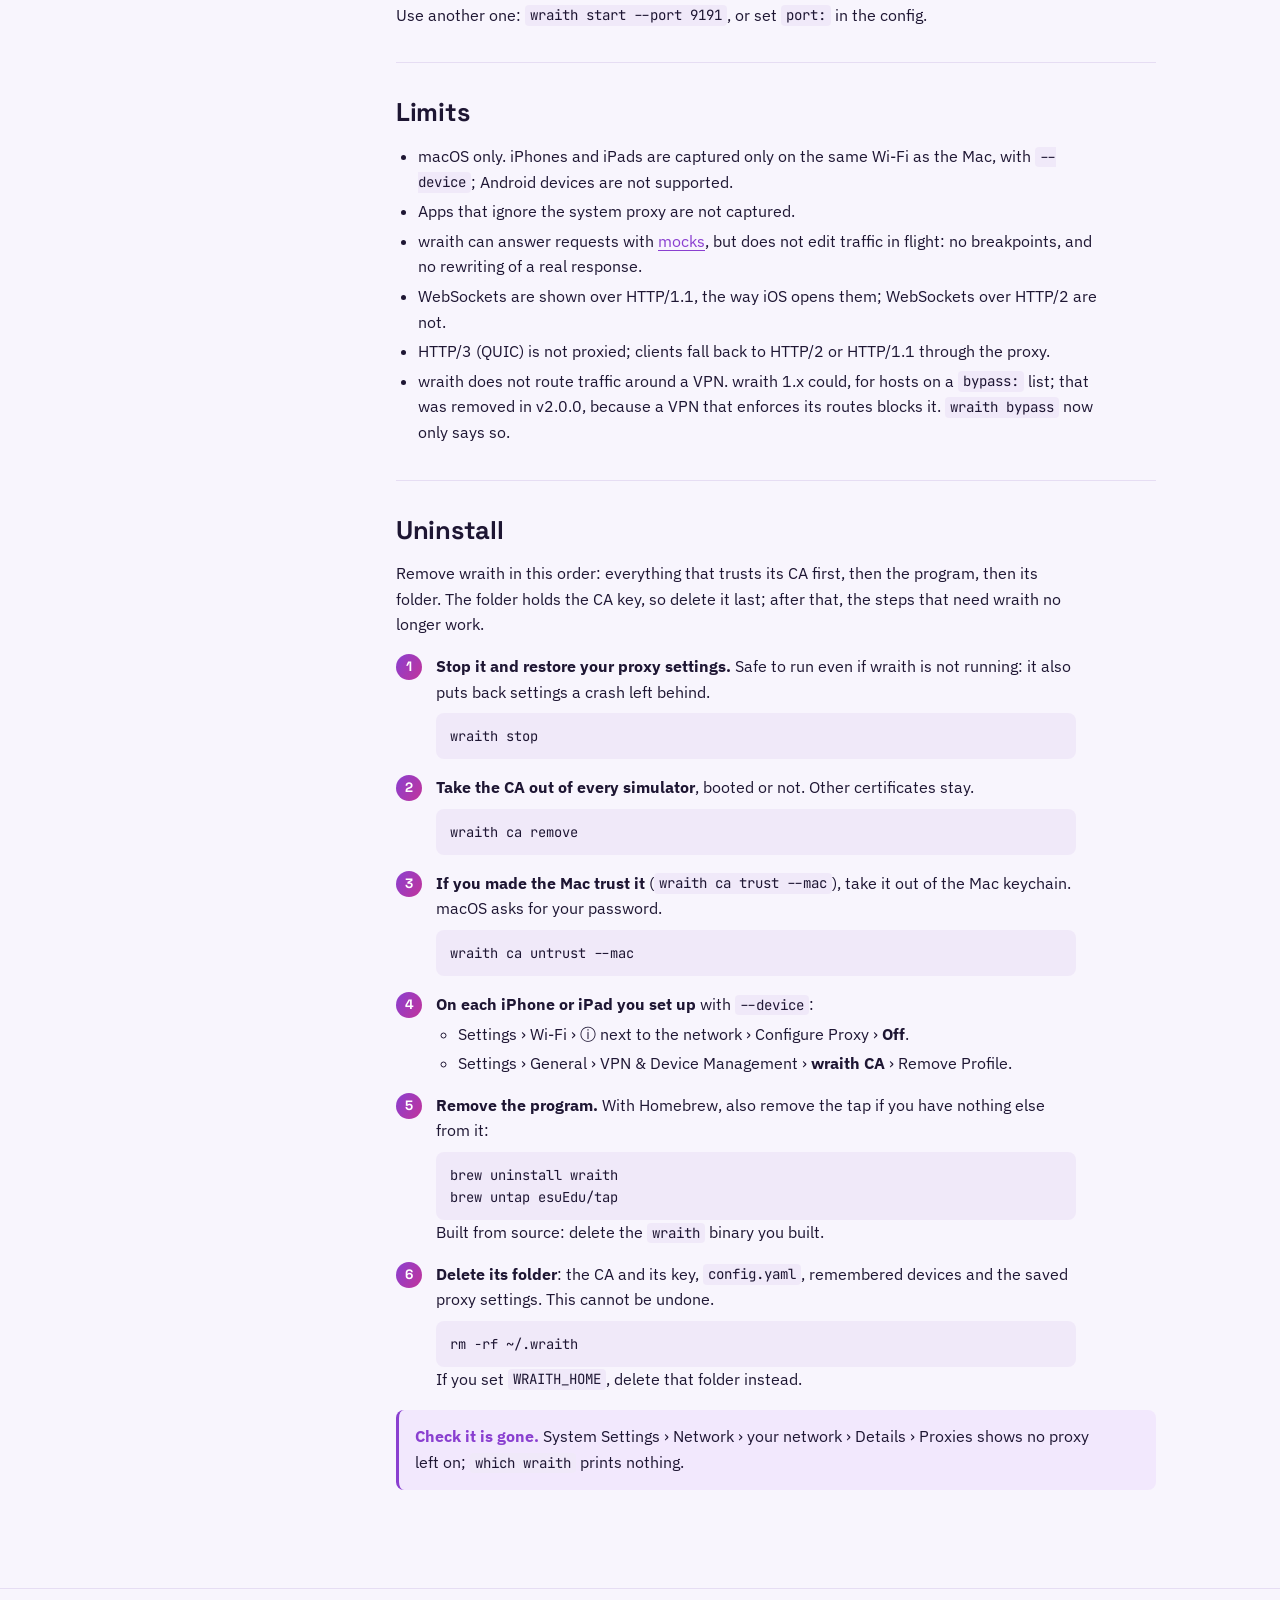
==== commit 77caa4bc: "docs(site): wraith only inspects: no VPN bypass - Home: "See it, then break it": Inspect one source," ====
--- a/site/docs/index.html
+++ b/site/docs/index.html
@@ -4,7 +4,7 @@
 <meta charset="utf-8">
 <meta name="viewport" content="width=device-width, initial-scale=1, viewport-fit=cover">
 <title>wraith docs</title>
-<meta name="description" content="How to install, use and uninstall wraith: capture sources, iPhones on your Wi-Fi, HTTPS decryption and the CA, VPN bypass, the live view, export, configuration and every command.">
+<meta name="description" content="How to install, use and uninstall wraith: capture sources, iPhones on your Wi-Fi, HTTPS decryption and the CA, the live view, mocks, slow network, export, configuration and every command.">
 <link rel="icon" href="../assets/favicon.png?v=3" type="image/png" sizes="64x64">
 <link rel="icon" href="../assets/favicon.svg?v=3" type="image/svg+xml">
 <link rel="apple-touch-icon" href="../assets/apple-touch-icon.png?v=3">
@@ -44,7 +44,6 @@
           <li><a href="#sources">Capture sources</a></li>
           <li><a href="#devices">iPhone and iPad</a></li>
           <li><a href="#decryption">HTTPS and the CA</a></li>
-          <li><a href="#bypass">VPN bypass (deprecated)</a></li>
           <li><a href="#live-view">Live view</a></li>
           <li><a href="#log">Log mode and JSON</a></li>
           <li><a href="#graphql">GraphQL</a></li>
@@ -69,11 +68,7 @@
 
       <section id="overview">
         <h2>Overview</h2>
-        <p>wraith is a proxy you run from the terminal. While it runs, it is your Mac's HTTP and HTTPS proxy, and it does two things:</p>
-        <ul>
-          <li><strong>Inspect.</strong> It decrypts and shows traffic from one <a href="#sources">capture source</a>: the iOS Simulator, one Mac app, one process, or everything. Traffic from anything else passes through untouched: never decrypted, stored or shown.</li>
-          <li><strong>Route</strong> (deprecated, removed in v2.0.0). Hosts on the <a href="#bypass">bypass list</a> are resolved and connected on the physical interface (Wi-Fi or Ethernet) instead of the VPN.</li>
-        </ul>
+        <p>wraith is a proxy you run from the terminal. While it runs, it is your Mac's HTTP and HTTPS proxy. It decrypts and shows traffic from one <a href="#sources">capture source</a>: the iOS Simulator, an iPhone or iPad on your Wi-Fi, one Mac app, one process, or everything. Traffic from anything else passes through untouched: never decrypted, stored or shown. For the app you capture, it can also answer requests with <a href="#mocks">mocks</a> and <a href="#slow-network">slow the network</a>.</p>
         <p>Requirements: macOS 13 or later on Apple Silicon or Intel. Xcode with at least one iOS simulator to capture simulator traffic.</p>
         <p>wraith keeps its files in <code>~/.wraith</code>. Set <code>WRAITH_HOME</code> to use another folder, for example a throwaway one for testing.</p>
       </section>
@@ -91,7 +86,7 @@
 make build
 ./wraith version</pre>
         <h3>Tab completion</h3>
-        <p><kbd>Tab</kbd> completes commands, flags and their values: <code>wraith st</code> becomes <code>wraith start</code>, and <code>wraith start --source </code> lists the booted simulators, the apps running in them and on the Mac, and remembered devices. <code>bypass rm</code>, <code>devices forget</code>, <code>ca install --sim</code> and <code>--iface</code> complete from what is on your Mac too. Homebrew sets it up for zsh, bash and fish; open a new terminal after installing. Built from source, add it yourself, for zsh:</p>
+        <p><kbd>Tab</kbd> completes commands, flags and their values: <code>wraith st</code> becomes <code>wraith start</code>, and <code>wraith start --source </code> lists the booted simulators, the apps running in them and on the Mac, and remembered devices. <code>devices forget</code>, <code>ca install --sim</code> and <code>--iface</code> complete from what is on your Mac too. Homebrew sets it up for zsh, bash and fish; open a new terminal after installing. Built from source, add it yourself, for zsh:</p>
         <pre class="block">wraith completion zsh &gt; "$(brew --prefix)/share/zsh/site-functions/_wraith"</pre>
         <p><code>wraith completion --help</code> shows bash and fish. If <kbd>Tab</kbd> does nothing in zsh, your <code>~/.zshrc</code> needs <code>autoload -Uz compinit &amp;&amp; compinit</code>.</p>
         <p>To remove wraith later, see <a href="#uninstall">Uninstall</a>: take its CA out of everything that trusts it first.</p>
@@ -133,7 +128,7 @@
 
       <section id="devices">
         <h2>iPhone and iPad</h2>
-        <p>A physical device on the same Wi-Fi as your Mac can use wraith as its proxy. Its traffic then leaves through your Mac, so it goes through your Mac's VPN, and the bypass list applies to it too.</p>
+        <p>A physical device on the same Wi-Fi as your Mac can use wraith as its proxy. Its traffic then leaves through your Mac, so it goes through your Mac's VPN if one is up.</p>
         <pre class="block">wraith start --device</pre>
         <p>wraith also listens on your Mac's Wi-Fi address, for example <code>192.168.0.12:9090</code>, and the live view shows a QR code with the steps (<kbd>d</kbd> shows it again later). The source is <code>device</code> unless you give <code>--source</code>.</p>
         <ol>
@@ -178,44 +173,20 @@
         <p>Rotate the CA with <code>wraith ca rotate</code>: it removes the old one from simulators and installs the new one into booted ones. Export the certificate (never the key) for a device you set up by hand with <code>wraith ca export ca.pem</code>.</p>
       </section>
 
-      <section id="bypass">
-        <h2>VPN bypass (deprecated)</h2>
-        <div class="callout"><p><strong>Deprecated in v1.6, removed in v2.0.0.</strong> wraith is becoming an inspector only. A bypass bound to Wi-Fi or Ethernet cannot get past VPNs that enforce their routes, and on some it works only because IPv6 is not tunnelled. Until v2.0.0 it works as described here, and <code>wraith bypass</code>, <code>wraith start</code> and <code>wraith doctor</code> warn while a bypass list is set. From v2.0.0 a leftover <code>bypass:</code> list in the config is ignored, with a warning.</p></div>
-        <p>Hosts on the bypass list skip the VPN. wraith resolves them with DNS sent over the physical interface (its own DHCP resolver first, then public resolvers; never the VPN's DNS), then connects with sockets bound to that interface: IPv6 addresses first, IPv4 next. macOS keeps a route for the interface even while a VPN owns the default one.</p>
-        <pre class="block">wraith bypass add api.partner.example '*.corp.example.com'
-wraith bypass list
-wraith bypass rm '*.corp.example.com'</pre>
-        <ul>
-          <li><code>api.example.com</code> matches that host only; <code>*.example.com</code> matches its subdomains, not <code>example.com</code> itself. The most specific rule wins.</li>
-          <li>Bypass applies to every connection that reaches wraith, whatever the capture source.</li>
-          <li>The list lives in <code>config.yaml</code>; the commands edit it and keep your comments. <kbd>b</kbd> in the live view adds the selected host and applies it at once.</li>
-          <li>The interface is detected (the first <code>en*</code> that is up, has an address and its own default route). Override it with <code>--iface en1</code> or <code>interface:</code> in the config.</li>
-        </ul>
-        <h3>Fail closed</h3>
-        <p>If a bypassed host cannot be reached on the physical interface, the connection fails and shows as <code>failed</code>. It is never sent through the VPN instead.</p>
-        <h3>When your VPN gets in the way</h3>
-        <p>Some VPNs refuse sockets bound outside the tunnel for IPv4 but leave IPv6 alone. Then only hosts with an IPv6 address can be bypassed. <code>wraith doctor --host &lt;host&gt;</code> shows each address family separately:</p>
-        <pre class="block">info  IPv6 2001:db8:10::1: normal path via en0 from 2001:db8::5; bypass via en0 from 2001:db8::5
-info  IPv4 203.0.113.10: normal path via utun6 (a VPN tunnel) from 10.203.1.19; bypass fails (connect: network is unreachable)
-ok    bypass works for api.partner.example over IPv6</pre>
-        <div class="callout"><p><strong>Check your company's policy.</strong> Sending traffic around a work VPN can break it, even when it works technically.</p></div>
-      </section>
-
       <section id="live-view">
         <h2>Live view</h2>
-        <p><code>wraith start</code> opens the live view when your terminal is interactive. Each row shows the time, the source, the status (<code>tun</code> for a tunnel passed through, with why after its address: <code>no_decrypt</code>, <code>certificate rejected</code>, <code>idle</code>…), the method, the route and the URL. The list follows new traffic unless you scroll up. It draws in the Heliotrope Haze theme, a dark violet palette; set <code>theme: terminal</code> in the configuration to use your terminal's own 16 colors instead, so it follows your terminal theme, light or dark.</p>
+        <p><code>wraith start</code> opens the live view when your terminal is interactive. Each row shows the time, the source, the status (<code>tun</code> for a tunnel passed through, with why after its address: <code>no_decrypt</code>, <code>certificate rejected</code>, <code>idle</code>…), the method, <em>via</em> (<code>mock</code> when a mock answered, or the slow-network profile it went through) and the URL. The list follows new traffic unless you scroll up. It draws in the Heliotrope Haze theme, a dark violet palette; set <code>theme: terminal</code> in the configuration to use your terminal's own 16 colors instead, so it follows your terminal theme, light or dark.</p>
         <div class="table-wrap"><table>
           <thead><tr><th>Key</th><th>Does</th></tr></thead>
           <tbody>
             <tr><td><kbd>↑</kbd> <kbd>↓</kbd> · <kbd>j</kbd> <kbd>k</kbd></td><td>Move. <kbd>g</kbd> / <kbd>G</kbd> jump to the oldest / newest.</td></tr>
             <tr><td><kbd>Enter</kbd></td><td>Details, with a Response tab and a Request tab, each showing headers and body, a Timing tab, and for a WebSocket a Messages tab. <kbd>Tab</kbd> (or <kbd>←</kbd> <kbd>→</kbd>, <kbd>1</kbd>–<kbd>4</kbd>) switches tabs. Timing draws where the time went as a waterfall: blocked (in wraith, or a slow-network profile's latency), DNS, connect, TLS, send, wait for the first byte, and receive; a reused connection skips DNS, connect and TLS. Messages lists what the app (↑) and the server (↓) sent, as they pass: text as it is, binary by size, pings and closes with their code, compressed messages (permessage-deflate) decompressed; the last 1,000 are kept, and <code>body:</code> searches them. gzip and deflate bodies are decoded and JSON is pretty-printed and colored, for display only; traffic is forwarded as sent. In the details, <kbd>b</kbd> copies the body of the tab on screen (decoded), <kbd>h</kbd> its headers, <kbd>u</kbd> the URL and <kbd>c</kbd> the request as curl; copied headers and URLs are redacted like exports. <kbd>Esc</kbd> goes back.</td></tr>
-            <tr><td><kbd>/</kbd></td><td>Filter. Every term must match: a plain word in the source, method, URL, status or route; <code>body:text</code> inside the request or response body, decoded as the details show it; <code>header:text</code> in any header name or value; <code>op:name</code> a GraphQL operation (<code>op:GetCart</code>, or <code>op:mutation</code>). Quotes keep a phrase together: <code>body:"user id"</code>. For example <code>api.shop body:A04FBEEB</code>. <kbd>Tab</kbd> completes the word you are typing from what has been captured (hosts, sources and apps, methods, statuses, header names after <code>header:</code>, and GraphQL operations after <code>op:</code>); with several matches it lists them, and each <kbd>Tab</kbd> steps to the next. <kbd>Esc</kbd> clears it.</td></tr>
+            <tr><td><kbd>/</kbd></td><td>Filter. Every term must match: a plain word in the source, method, URL, status or via (<code>mock</code>, <code>3g</code>); <code>body:text</code> inside the request or response body, decoded as the details show it; <code>header:text</code> in any header name or value; <code>op:name</code> a GraphQL operation (<code>op:GetCart</code>, or <code>op:mutation</code>). Quotes keep a phrase together: <code>body:"user id"</code>. For example <code>api.shop body:A04FBEEB</code>. <kbd>Tab</kbd> completes the word you are typing from what has been captured (hosts, sources and apps, methods, statuses, header names after <code>header:</code>, and GraphQL operations after <code>op:</code>); with several matches it lists them, and each <kbd>Tab</kbd> steps to the next. <kbd>Esc</kbd> clears it.</td></tr>
             <tr><td><kbd>s</kbd></td><td>Pick the capture source for new connections: <code>all</code>, then a group each for Simulators (every one, or one with its iOS version and whether it has the CA, with the apps running in it listed under it), Mac apps and, with <code>--device</code>, iPhone &amp; iPad. Groups start folded, showing how many they hold; the one with the current source starts open. <kbd>Enter</kbd>, <kbd>→</kbd> or a click opens a group, <kbd>←</kbd> folds it, and a click or <kbd>Enter</kbd> on a source captures it. Typing searches every group at once; text that matches nothing is used as typed, e.g. <code>pid:1234</code>.</td></tr>
             <tr><td><kbd>d</kbd></td><td>With <code>--device</code>: show the QR code and steps to set up an iPhone or iPad again. <kbd>Esc</kbd> goes back to the flows.</td></tr>
-            <tr><td><kbd>b</kbd></td><td>Deprecated, removed in v2.0.0: add the selected host to the bypass list (saved and applied at once).</td></tr>
             <tr><td><kbd>n</kbd></td><td>Add the selected host to <code>no_decrypt</code>.</td></tr>
             <tr><td><kbd>c</kbd></td><td>Copy the request as a curl command, secrets redacted.</td></tr>
-            <tr><td><kbd>r</kbd></td><td>Send the selected request again, also from the details: same method, URL, headers and body, through the same route (VPN or bypass), with the upstream certificate verified. The answer is a new row, its source marked <code>replay</code>. A request that may change data (anything but GET, HEAD and OPTIONS) asks for a second <kbd>r</kbd>. A tunnel, or a body cut at <code>capture.max_body_bytes</code>, cannot be sent again.</td></tr>
+            <tr><td><kbd>r</kbd></td><td>Send the selected request again, also from the details: same method, URL, headers and body, with the upstream certificate verified. The answer is a new row, its source marked <code>replay</code>. A request that may change data (anything but GET, HEAD and OPTIONS) asks for a second <kbd>r</kbd>. A tunnel, or a body cut at <code>capture.max_body_bytes</code>, cannot be sent again.</td></tr>
             <tr><td><kbd>m</kbd></td><td>Mock the selected request: from now on wraith answers it with this response instead of asking the server. Its body goes to a file in <code>~/.wraith/mocks</code> to edit; see <a href="#mocks">Mocks</a>. <kbd>m</kbd> on a mocked request stops mocking it. Also in the details.</td></tr>
             <tr><td><kbd>=</kbd></td><td>Compare two requests: <kbd>=</kbd> marks the selected one (◆), <kbd>=</kbd> on another shows what changed from the first to the second, part by part: the request line, headers and body, then the status, headers and body of the response. JSON is compared with its keys sorted, so only real differences show. <kbd>s</kbd> swaps the two, <kbd>Esc</kbd> goes back, and <kbd>=</kbd> on the marked one unmarks it. Also in the details.</td></tr>
             <tr><td><kbd>t</kbd></td><td>Slow the network: each press steps through the <a href="#slow-network">profiles</a> <code>lte</code>, <code>3g</code>, <code>edge</code>, <code>very-bad</code> and back to off. The header shows the one in use.</td></tr>
@@ -229,10 +200,10 @@
       <section id="log">
         <h2>Log mode and JSON</h2>
         <p>With <code>--log</code>, or when the output is not a terminal, wraith prints one line per flow instead:</p>
-        <pre class="block">12:04:31 [sim iPhone 17 · Shop] GET https://api.shop.example/v2/cart?page=2 200 1.2 kB 34ms vpn
-12:04:32 [curl] CONNECT example.com:443 tunnel vpn (passed through: this client is not decrypted …)
-12:04:33 [curl] CONNECT blocked.example:443 502 failed (bypass failed: …)</pre>
-        <p>Lines carry the time, source, method, URL, status, size, duration and route, never a header value or a body. A WebSocket's messages follow as lines of their own with their direction, kind and size, never their content. Query parameters named like secrets are redacted and query strings are cut after 64 characters. <code>--log --json</code> prints the same fields as one JSON object per line.</p>
+        <pre class="block">12:04:31 [sim iPhone 17 · Shop] GET https://api.shop.example/v2/cart?page=2 200 1.2 kB 34ms
+12:04:32 [sim iPhone 17 · Shop] GET https://api.shop.example/v2/recs 503 64 B 2ms mock
+12:04:32 [curl] CONNECT example.com:443 tunnel (passed through: this client is not decrypted …)</pre>
+        <p>Lines carry the time, source, method, URL, status, size, duration and via (<code>mock</code>, or a slow-network profile such as <code>3g</code>), never a header value or a body. A WebSocket's messages follow as lines of their own with their direction, kind and size, never their content. Query parameters named like secrets are redacted and query strings are cut after 64 characters. <code>--log --json</code> prints the same fields as one JSON object per line; via is the <code>via</code> field (wraith 1.x called it <code>route</code>).</p>
       </section>
 
       <section id="graphql">
@@ -248,7 +219,7 @@
 
       <section id="mocks">
         <h2>Mocks</h2>
-        <p>A mock answers a request of the capture source itself, without asking the server: to see the app's error screen, an empty state, or a feature the backend does not have yet. Mocked rows show the route <code>mock</code>. Only requests wraith decrypts (or plain <code>http://</code>) can be mocked.</p>
+        <p>A mock answers a request of the capture source itself, without asking the server: to see the app's error screen, an empty state, or a feature the backend does not have yet. Mocked rows show <code>mock</code> in the via column. Only requests wraith decrypts (or plain <code>http://</code>) can be mocked.</p>
         <p>The quickest way is <kbd>m</kbd> on a request in the live view: wraith saves its response body to a file in <code>~/.wraith/mocks</code>, named after the URL, and adds a rule for it to <code>config.yaml</code>. Edit the file to change the body; the change applies to the next request, without restarting. Press <kbd>m</kbd> on it again to stop.</p>
         <p>Rules live in <code>config.yaml</code>, and edits to them apply within a second. The first rule that matches answers:</p>
         <pre class="block">mocks:
@@ -292,7 +263,7 @@
         <p>Captured flows live only in the running wraith's memory (the last 5,000 by default, bodies kept up to 1 MB each). Save them while it runs:</p>
         <pre class="block">wraith export --har flows.har</pre>
         <ul>
-          <li>The file is HAR 1.2: open it in a browser's network panel or any HAR viewer. Each entry notes its source and route, has the timing phases the Timing tab shows, and a WebSocket's messages in the form Chrome's DevTools reads.</li>
+          <li>The file is HAR 1.2: open it in a browser's network panel or any HAR viewer. Each entry notes its source, a mock that answered it or a slow-network profile it went through, has the timing phases the Timing tab shows, and a WebSocket's messages in the form Chrome's DevTools reads.</li>
           <li><code>Authorization</code>, <code>Cookie</code>, <code>Set-Cookie</code> and <code>*token*</code> headers, and query parameters with those names, are replaced by <code>REDACTED</code>. <code>--no-redact</code> keeps them.</li>
           <li>The file is written with mode 0600 and never over an existing one without <code>--force</code>.</li>
           <li><code>export</code> talks to the running wraith over a Unix socket in <code>~/.wraith</code> that only you can open. When wraith is not running there is nothing to export.</li>
@@ -304,13 +275,12 @@
         <p><code>~/.wraith/config.yaml</code> is created with these defaults on first run. Command-line flags override it. Unknown keys and invalid values are refused when wraith starts.</p>
         <pre class="block">port: 9090                  # proxy port on 127.0.0.1 and ::1
 source: simulator           # all | simulator | simulator:&lt;udid|name&gt; | app:&lt;name|bundle-id&gt; | pid:&lt;pid&gt;
-interface: auto             # physical interface for --device and bypassed hosts: auto, or en0, en1, ...
+interface: auto             # the Wi-Fi or Ethernet interface --device listens on: auto, or en0, en1, ...
 
 capture:
   max_flows: 5000           # flows kept in memory
   max_body_bytes: 1048576   # bodies above this are truncated
 
-bypass: []                  # deprecated: hosts that skip the VPN, e.g. ["*.example.com", "api.partner.io"]
 
 no_decrypt:                 # always passed through, never decrypted
   - "*.apple.com"
@@ -354,7 +324,7 @@
             <tr><td><code>--allow-device &lt;ip&gt;</code></td><td></td><td>Allow this device without the QR code; implies <code>--device</code> (repeatable).</td></tr>
             <tr><td><code>--insecure-upstream &lt;host&gt;</code></td><td></td><td>Do not verify this host's certificate (repeatable). For local dev servers.</td></tr>
             <tr><td><code>--throttle</code></td><td><code>off</code></td><td>Slow the capture source's network: <code>lte</code>, <code>3g</code>, <code>edge</code> or <code>very-bad</code>. See <a href="#slow-network">Slow network</a>.</td></tr>
-            <tr><td><code>--iface</code></td><td><code>auto</code></td><td>Physical interface for <code>--device</code> and bypassed hosts.</td></tr>
+            <tr><td><code>--iface</code></td><td><code>auto</code></td><td>The Wi-Fi or Ethernet interface <code>--device</code> listens on.</td></tr>
             <tr><td><code>--log</code></td><td></td><td>One line per flow instead of the live view.</td></tr>
             <tr><td><code>--json</code></td><td></td><td>With <code>--log</code>: one JSON object per line.</td></tr>
             <tr><td><code>--max-flows</code></td><td><code>5000</code></td><td>Flows kept in memory.</td></tr>
@@ -366,12 +336,9 @@
           <thead><tr><th>Command</th><th>Does</th></tr></thead>
           <tbody>
             <tr><td><code>wraith stop</code></td><td>Stop a running wraith, or restore settings a crash left behind. Safe to run any time.</td></tr>
-            <tr><td><code>wraith doctor [--host h]</code></td><td>Check config, instance, system proxy, CA, Mac trust, simulators and interface; with a bypass list or <code>--host</code> (deprecated), the bypass too.</td></tr>
+            <tr><td><code>wraith doctor</code></td><td>Check config, instance, system proxy, CA, Mac trust, simulators and the interface <code>--device</code> uses.</td></tr>
             <tr><td><code>wraith devices list</code></td><td>Show the iPhones and iPads remembered by <code>wraith start --device</code>.</td></tr>
             <tr><td><code>wraith devices forget &lt;ip|all&gt;…</code></td><td>Forget devices; they need the QR code again. Stop wraith first.</td></tr>
-            <tr><td><code>wraith bypass add &lt;host&gt;…</code></td><td>Deprecated. Add hosts or <code>*.domain</code> patterns to the bypass list.</td></tr>
-            <tr><td><code>wraith bypass rm &lt;host&gt;…</code></td><td>Deprecated. Remove entries.</td></tr>
-            <tr><td><code>wraith bypass list</code></td><td>Deprecated. Show the list and the interface it uses.</td></tr>
             <tr><td><code>wraith ca install [--sim UDID]</code></td><td>Install the CA into booted simulators, or one.</td></tr>
             <tr><td><code>wraith ca remove</code></td><td>Remove the CA from every simulator.</td></tr>
             <tr><td><code>wraith ca trust --mac [--yes]</code></td><td>Make the Mac trust the CA (asks first).</td></tr>
@@ -424,8 +391,8 @@
         <p>The row says why after its address: <code>no_decrypt</code>, <code>certificate rejected</code> (the app pins, or a device does not trust the CA yet; tried again after 30 seconds), <code>idle</code>, <code>not TLS</code>, or a Mac app the Mac does not trust the CA for. See <a href="#decryption">When a connection is not decrypted</a>.</p>
         <h3>The simulator does not trust the CA</h3>
         <p>Run <code>wraith ca install</code> with the simulator booted, then restart the app. <code>wraith doctor</code> lists each booted simulator and whether it trusts the CA.</p>
-        <h3>A bypassed host fails (deprecated bypass)</h3>
-        <p>Run <code>wraith doctor --host &lt;host&gt;</code>. If the bypass fails over IPv4 and the host has no IPv6 address, your VPN blocks bypassing for that host.</p>
+        <h3>wraith warns about a bypass list</h3>
+        <p>Your <code>config.yaml</code> still has the <code>bypass:</code> list of wraith 1.x. It is ignored; delete the line to stop the warning.</p>
         <h3>Port 9090 is in use</h3>
         <p>Use another one: <code>wraith start --port 9191</code>, or set <code>port:</code> in the config.</p>
       </section>
@@ -434,11 +401,11 @@
         <h2>Limits</h2>
         <ul>
           <li>macOS only. iPhones and iPads are captured only on the same Wi-Fi as the Mac, with <code>--device</code>; Android devices are not supported.</li>
-          <li>Apps that ignore the system proxy are neither captured nor bypassed.</li>
+          <li>Apps that ignore the system proxy are not captured.</li>
           <li>wraith can answer requests with <a href="#mocks">mocks</a>, but does not edit traffic in flight: no breakpoints, and no rewriting of a real response.</li>
           <li>WebSockets are shown over HTTP/1.1, the way iOS opens them; WebSockets over HTTP/2 are not.</li>
           <li>HTTP/3 (QUIC) is not proxied; clients fall back to HTTP/2 or HTTP/1.1 through the proxy.</li>
-          <li>The VPN bypass is deprecated and goes away in v2.0.0. It goes out on the physical interface only, so a VPN that enforces its routes blocks it.</li>
+          <li>wraith does not route traffic around a VPN. wraith 1.x could, for hosts on a <code>bypass:</code> list; that was removed in v2.0.0, because a VPN that enforces its routes blocks it. <code>wraith bypass</code> now only says so.</li>
         </ul>
       </section>
 
